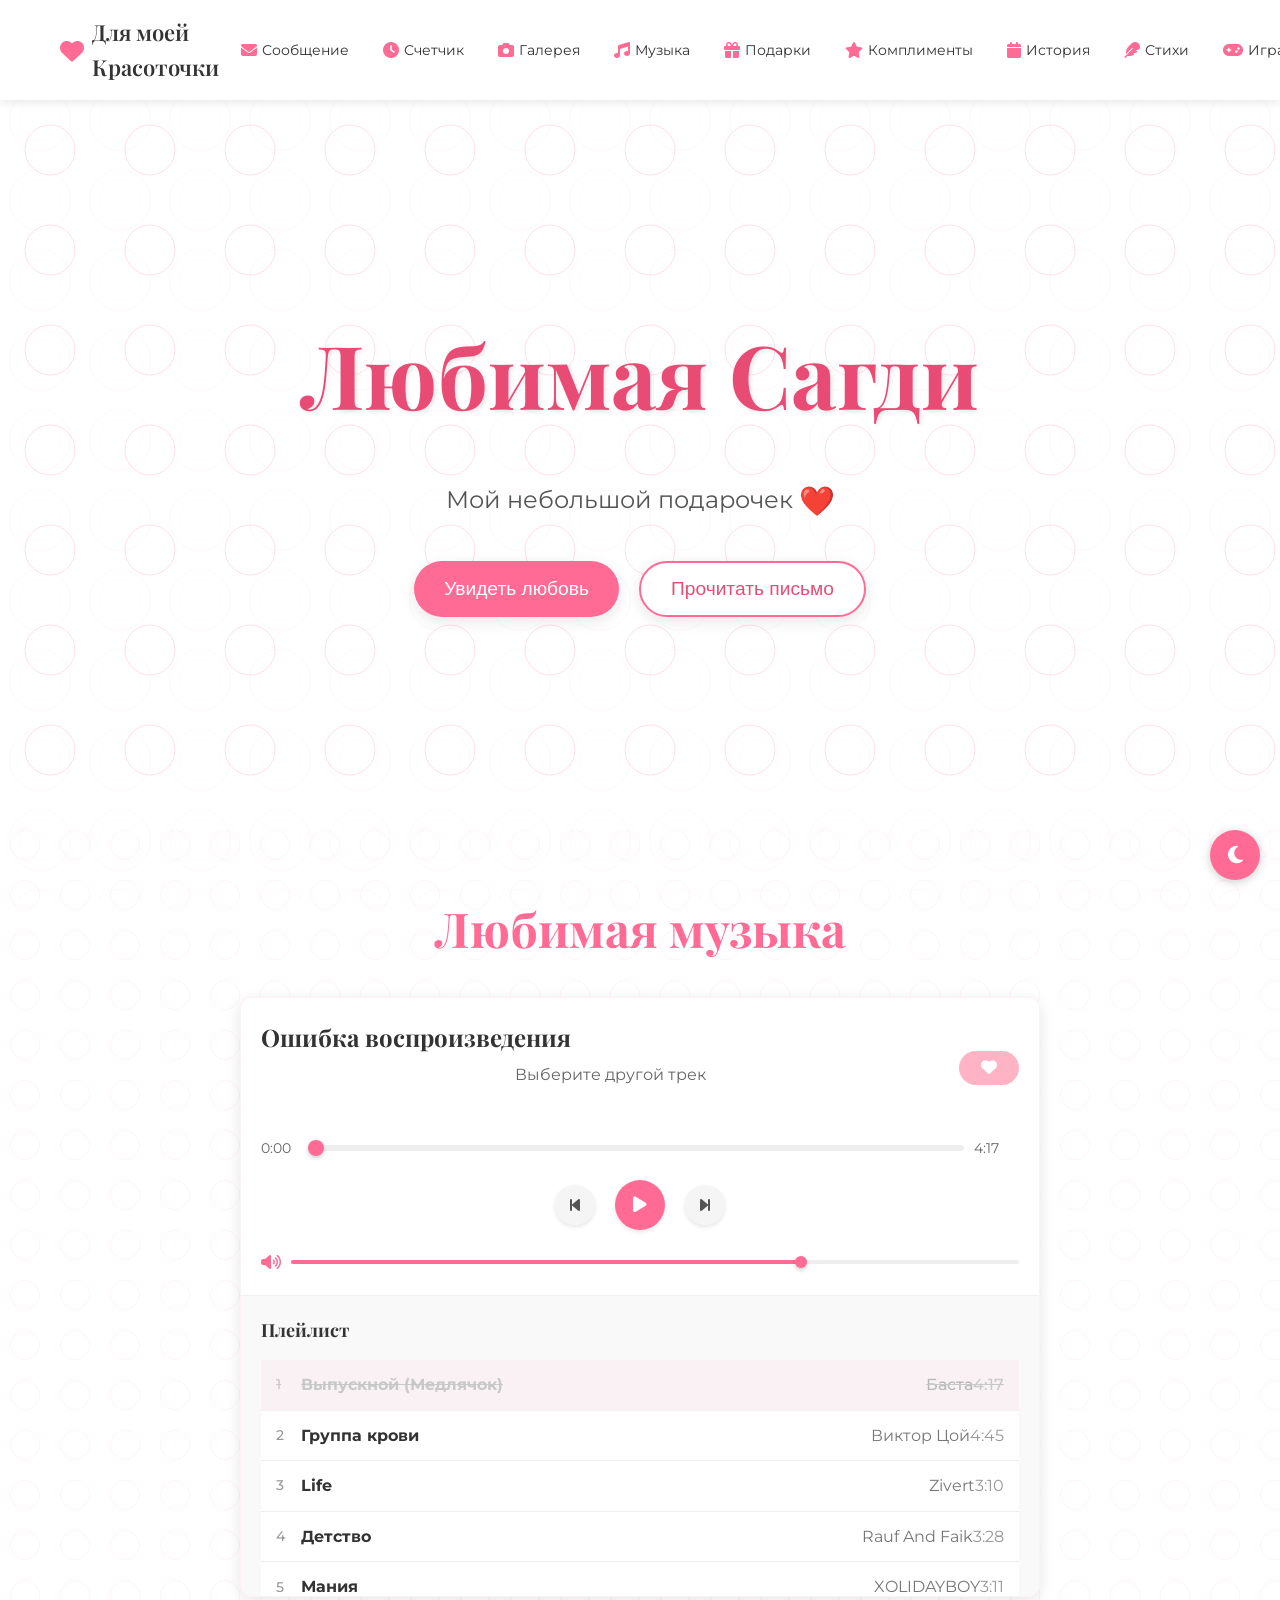
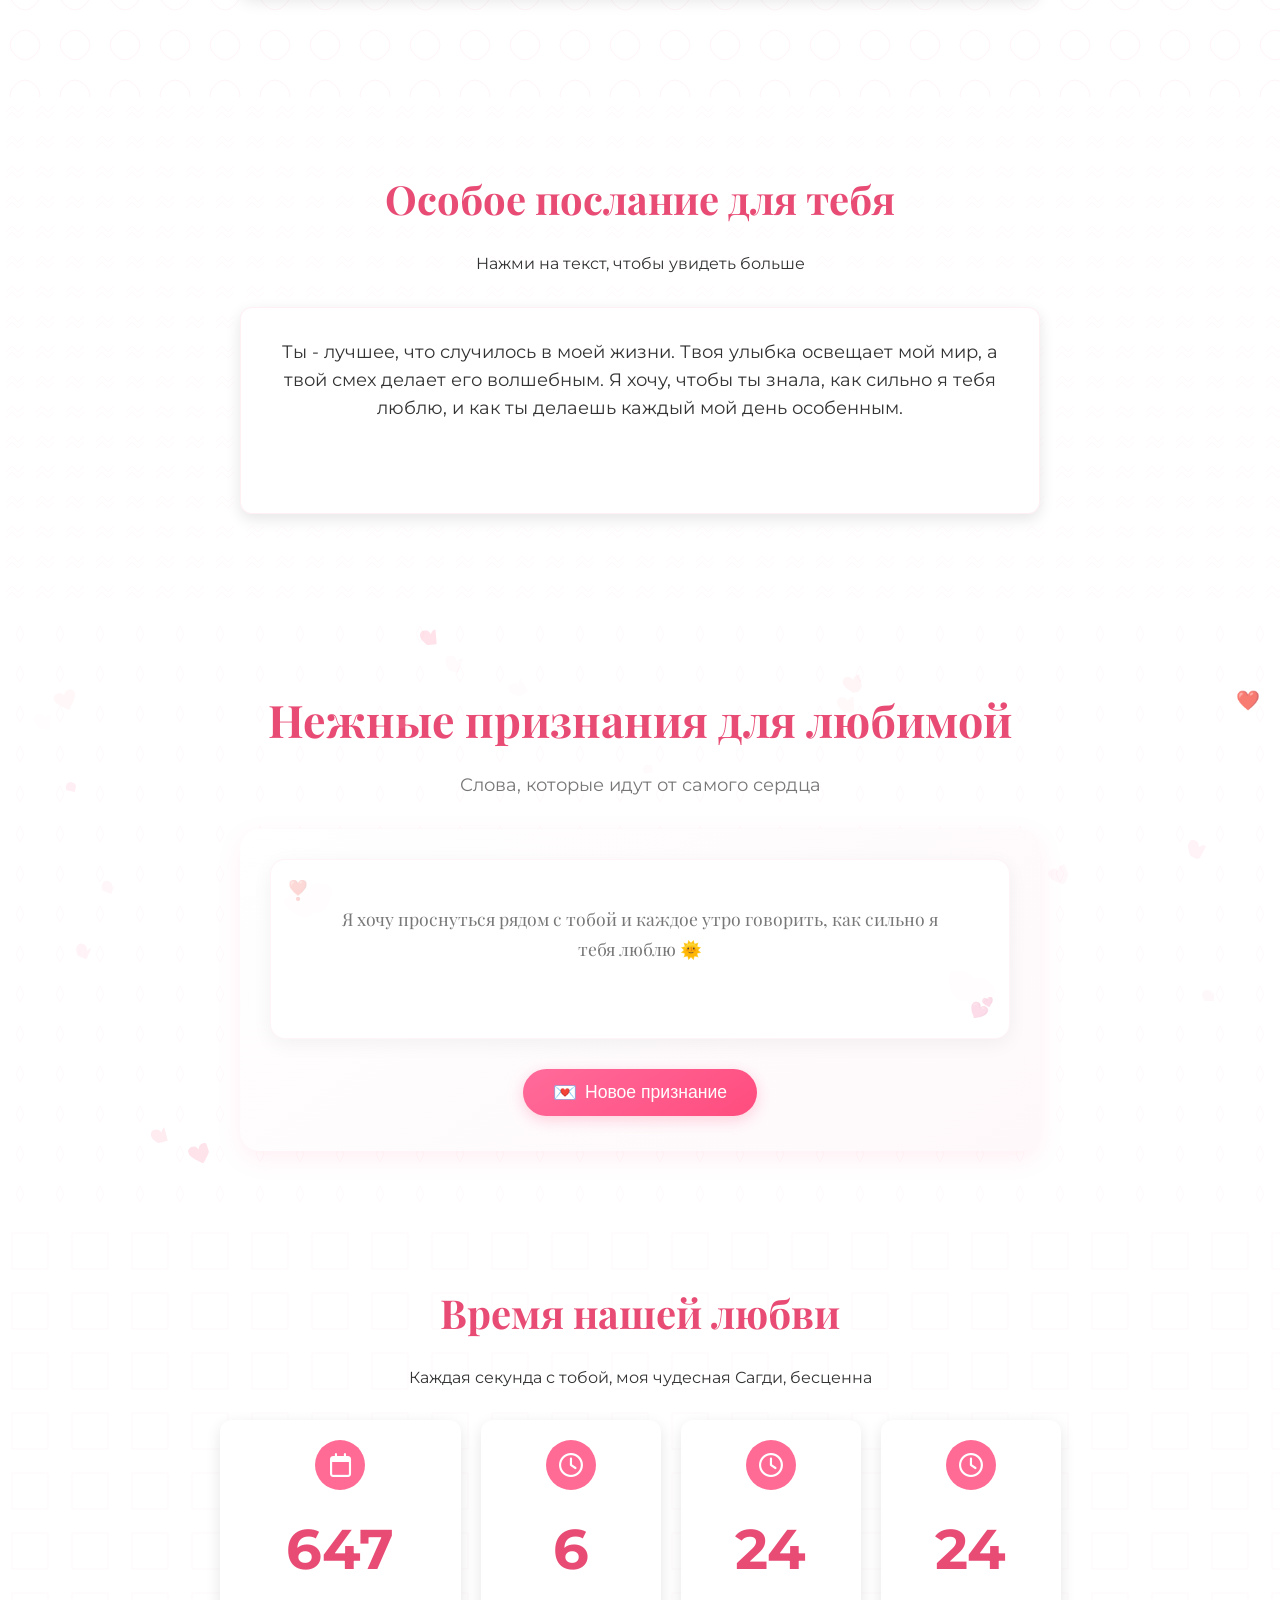
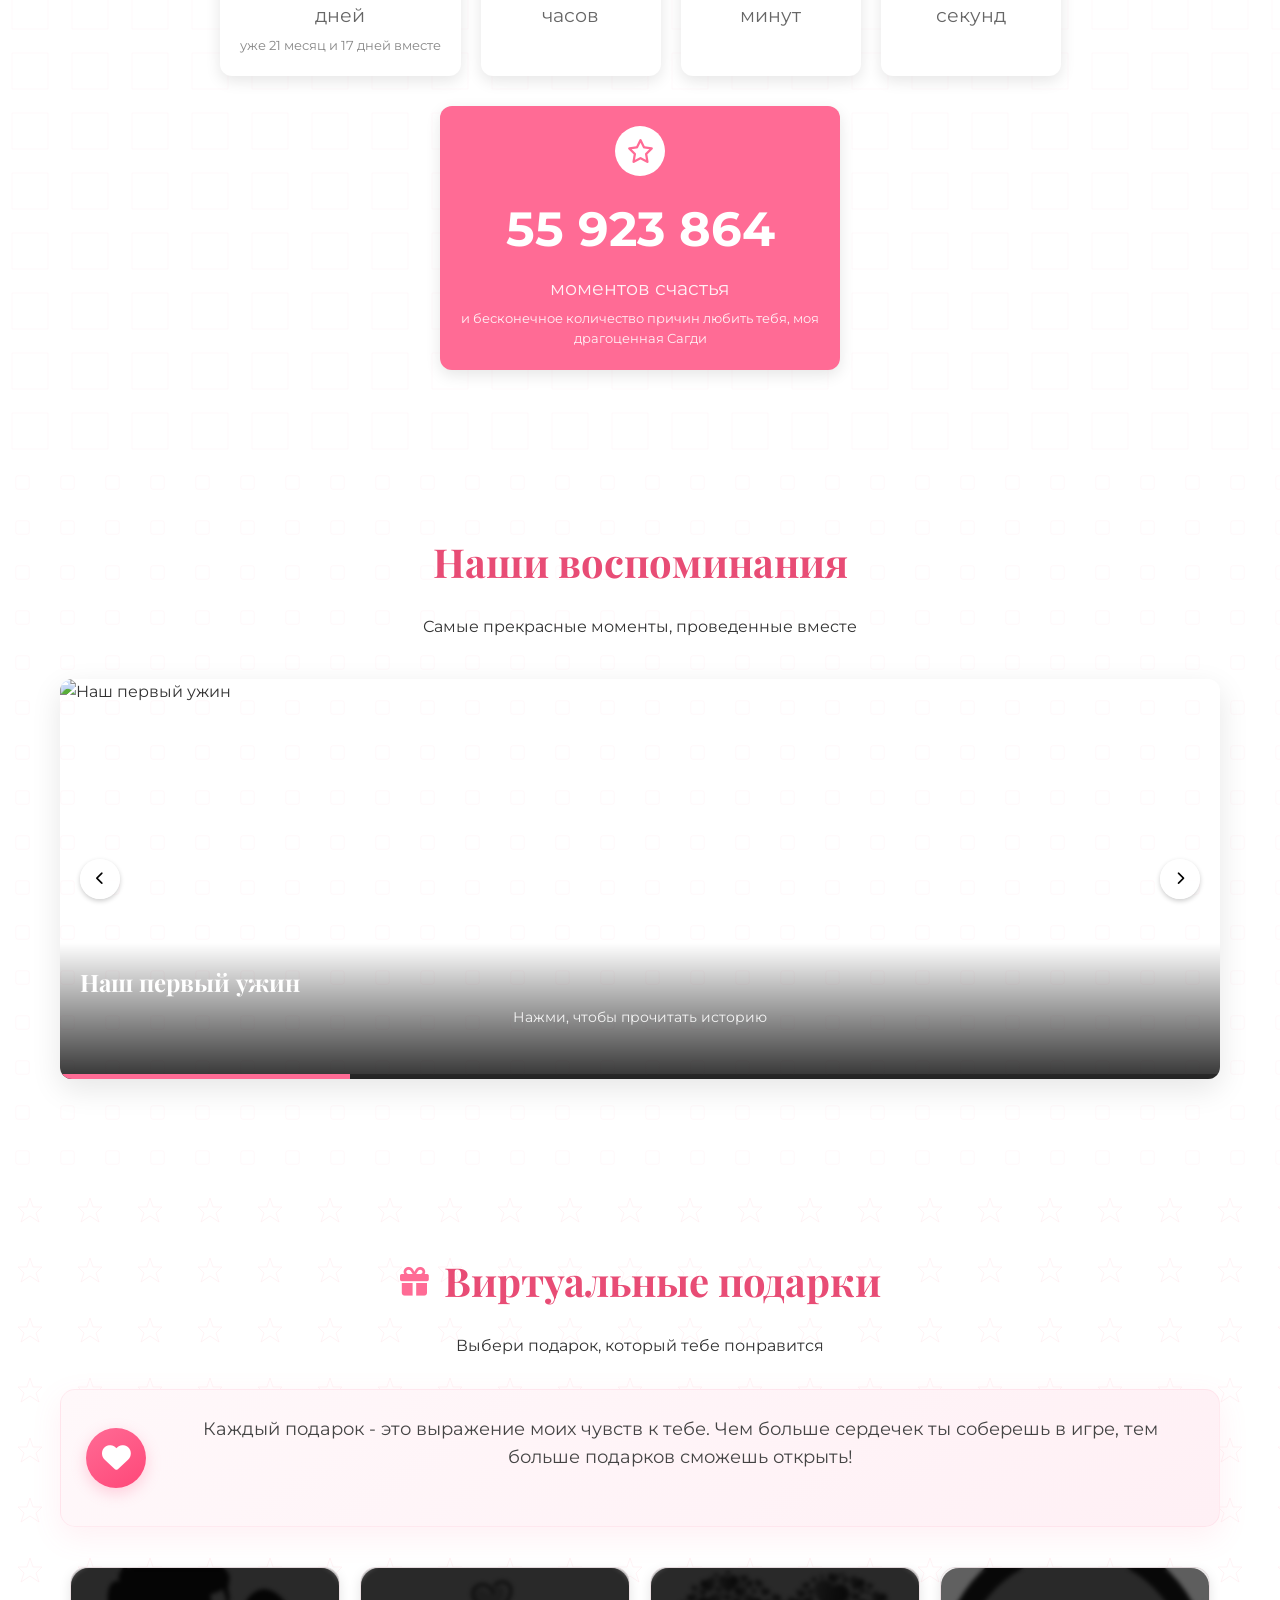
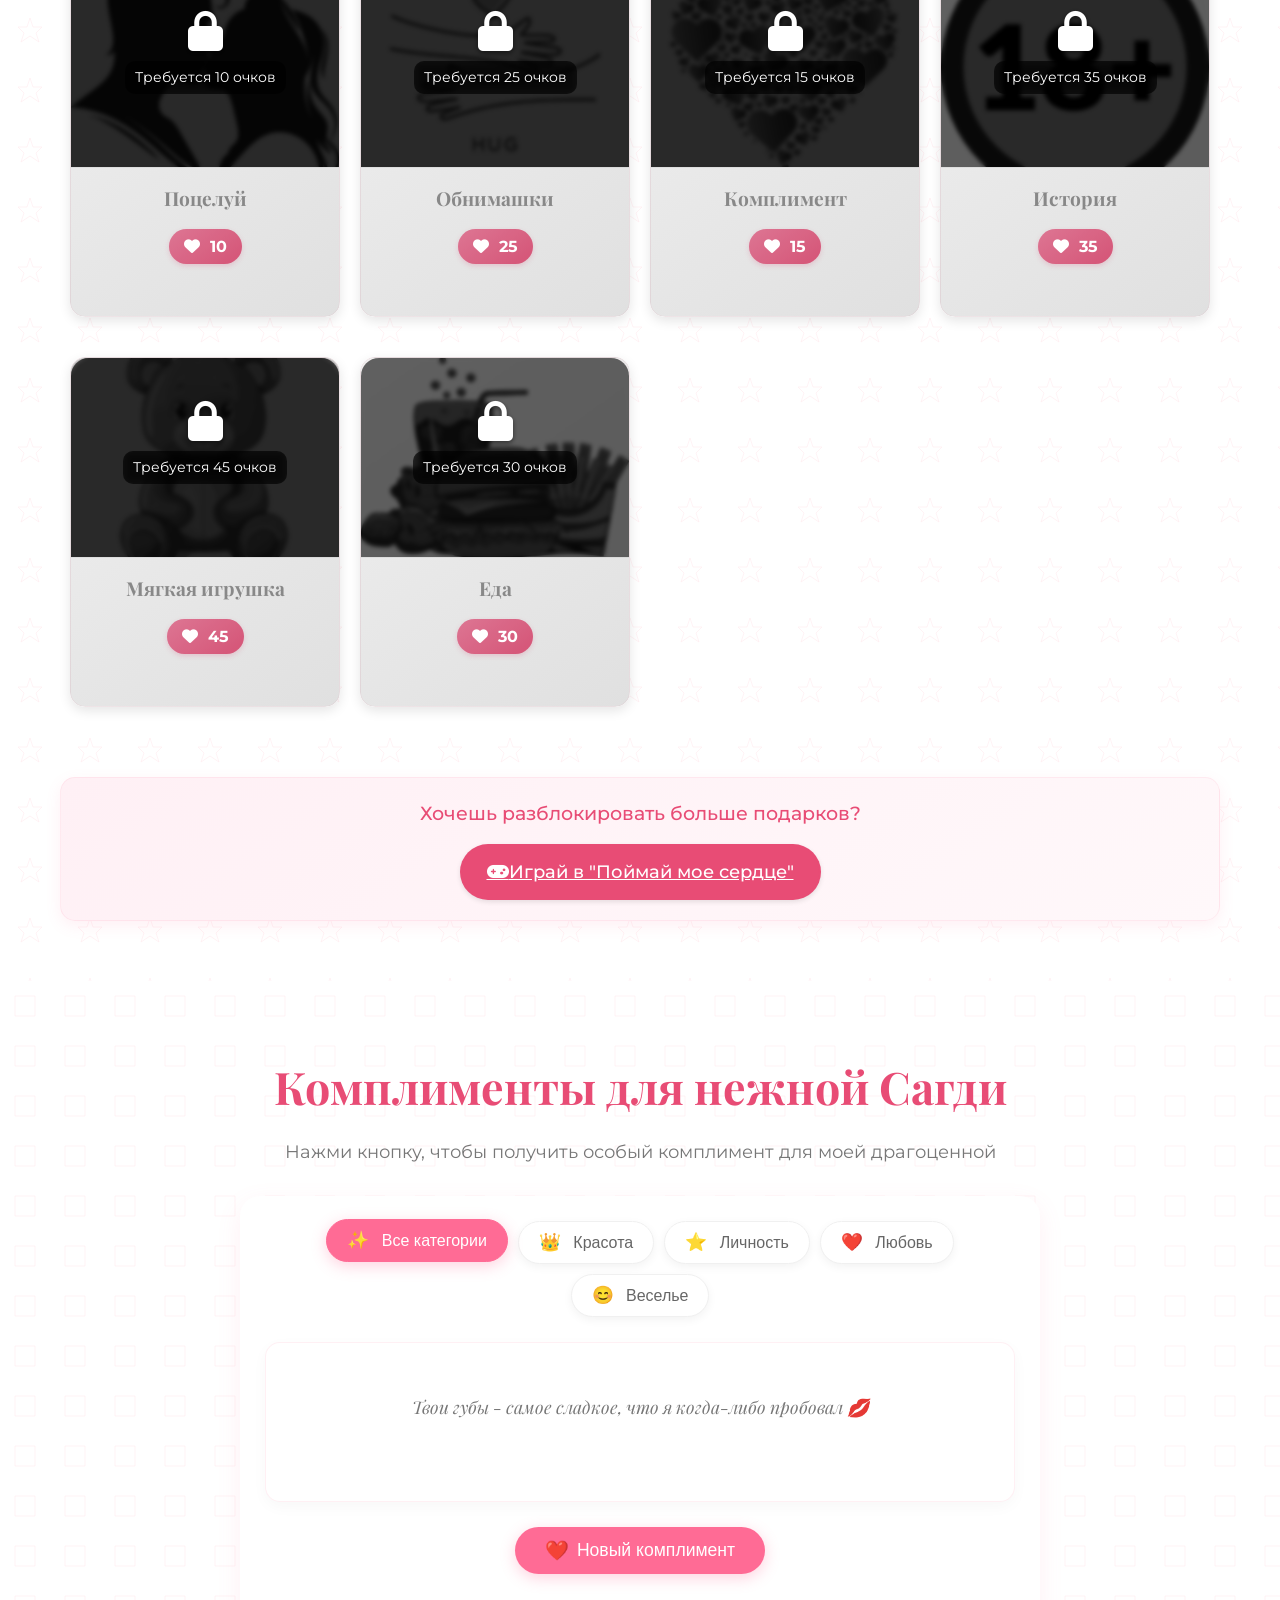
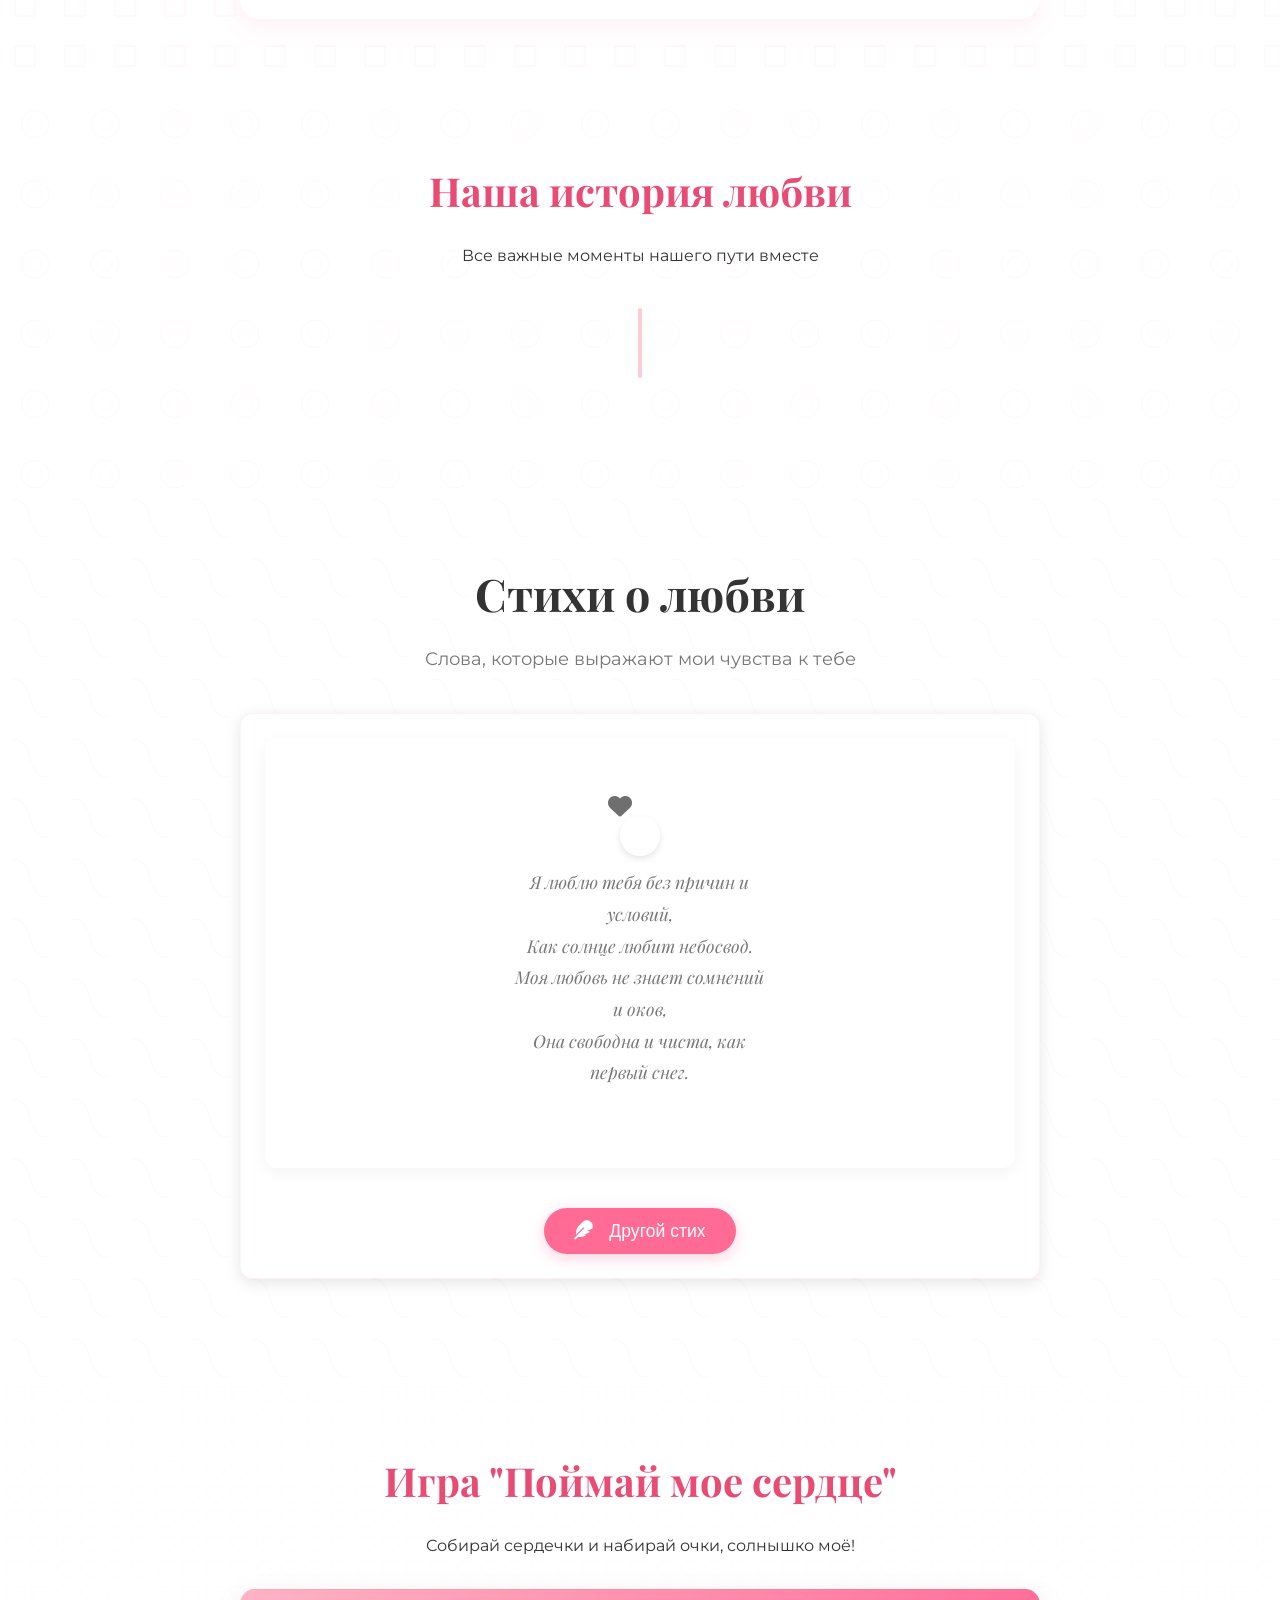
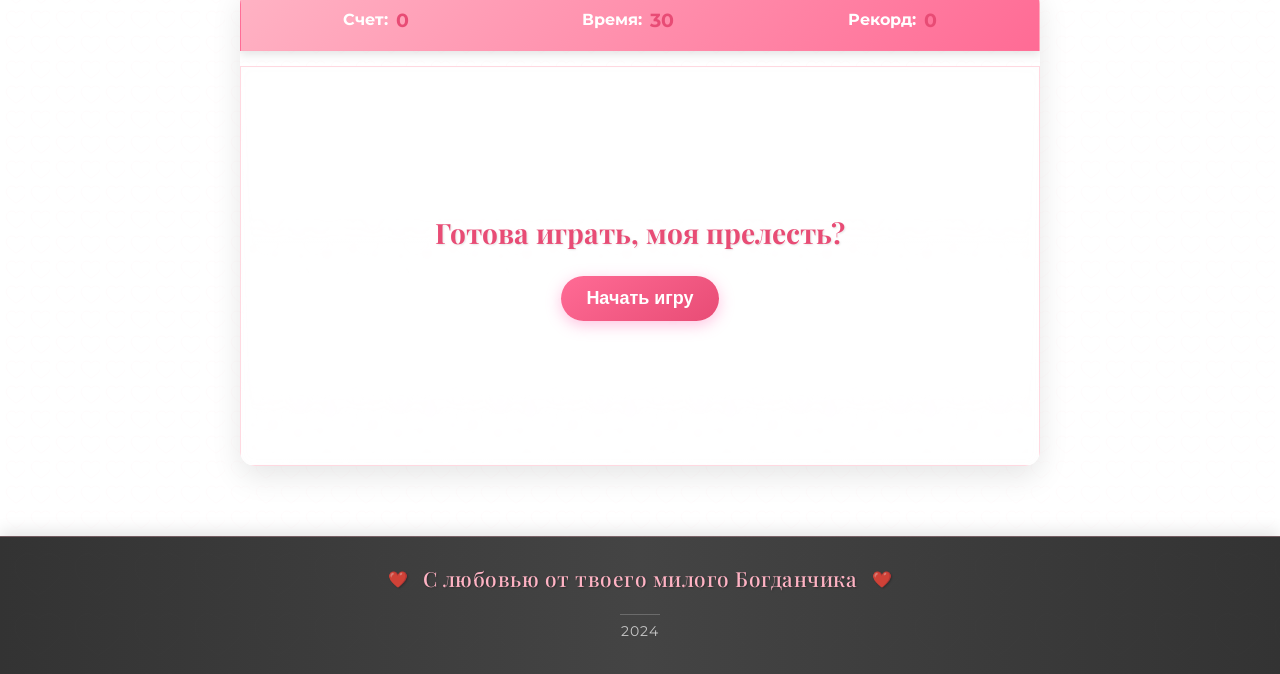
==== index.html @ 0696e30d "Add Site" ====
<!DOCTYPE html>
<html lang="ru">
<head>
  <meta charset="UTF-8">
  <meta name="viewport" content="width=device-width, initial-scale=1.0">
  <meta http-equiv="Cache-Control" content="no-cache, no-store, must-revalidate">
  <meta http-equiv="Pragma" content="no-cache">
  <meta http-equiv="Expires" content="0">
  <title>Для моей любимой Сагди</title>
  <link href="https://fonts.googleapis.com/css2?family=Montserrat:wght@400;500;600;700&family=Playfair+Display:wght@400;500;600;700&display=swap" rel="stylesheet">
  <link rel="stylesheet" href="https://cdnjs.cloudflare.com/ajax/libs/font-awesome/6.4.0/css/all.min.css">
  <link rel="stylesheet" href="styles.css">
  <script src="main.js" defer></script>
  <script src="game.js" defer></script>
  <script src="buttons.js" defer></script>
  <script src="debug.js" defer></script>
  <script src="relationship_counter.js" defer></script>
  <script src="love_messages.js" defer></script>
  <style>
    /* Стили для глобального контейнера сердечек */
    #global-hearts-container {
      pointer-events: none;
      position: fixed;
      top: 0;
      left: 0;
      width: 100%;
      height: 100%;
      z-index: -1; /* Позиционируем позади всего контента */
      overflow: hidden;
    }
    
    /* Стили для сердечек */
    #global-hearts-container .heart {
      position: absolute;
      color: #ff0000; /* Красный цвет как на обычном сердце */
      opacity: 0.7;
      transform-origin: center;
      font-size: 1.2em; /* Уменьшаем размер сердечек */
      text-shadow: 0 0 3px rgba(255, 0, 0, 0.3); /* Более легкое свечение */
      user-select: none;
      z-index: -1; /* Позиционируем позади всего контента */
      transition: opacity 0.8s ease-in-out; /* Более плавное исчезновение */
    }
    
    /* Анимации для сердечек */
    #global-hearts-container .heart-pulse {
      animation: heartPulse 8s ease-in-out infinite; /* Увеличиваем время для плавности */
    }
    
    #global-hearts-container .heart-fade {
      animation: heartFade 8s ease-in-out infinite; /* Увеличиваем время для плавности */
    }
    
    #global-hearts-container .heart-float {
      animation: heartFloat 10s ease-in-out infinite alternate; /* Более длительное плавное движение */
    }
    
    #global-hearts-container .heart-disappear {
      animation: heartDisappear 1.5s ease-out forwards; /* Более плавное исчезновение */
    }
    
    /* Анимация пульсации */
    @keyframes heartPulse {
      0% { transform: scale(1) rotate(var(--rotate, 0deg)); opacity: 0.5; }
      50% { transform: scale(1.08) rotate(var(--rotate, 0deg)); opacity: 0.8; } /* Уменьшаем размах пульсации */
      100% { transform: scale(1) rotate(var(--rotate, 0deg)); opacity: 0.5; }
    }
    
    /* Анимация появления/исчезновения */
    @keyframes heartFade {
      0% { opacity: 0.3; }
      50% { opacity: 0.7; }
      100% { opacity: 0.3; }
    }
    
    /* Анимация плавного движения */
    @keyframes heartFloat {
      0% { transform: translate(0, 0) rotate(var(--rotate, 0deg)); }
      100% { transform: translate(var(--float-x, 0), var(--float-y, -15px)) rotate(var(--rotate, 0deg)); } /* Уменьшаем амплитуду движения */
    }
    
    /* Анимация исчезновения */
    @keyframes heartDisappear {
      0% { opacity: 0.7; transform: translateY(0); }
      100% { opacity: 0; transform: translateY(-15px); }
    }
    
    /* Модификатор кнопки */
    #view-love-btn.active {
      background-color: #ff6666;
      box-shadow: 0 0 8px rgba(255, 102, 102, 0.6);
    }
    
    /* Стиль фона с сердечками */
    body.hearts-background {
      position: relative;
    }
    
    body.hearts-background:before {
      content: "";
      position: fixed;
      top: 0;
      left: 0;
      width: 100%;
      height: 100%;
      z-index: -10;
      pointer-events: none;
      background-color: rgba(255, 245, 245, 0.05); /* Очень легкий розовый фон */
    }

    /* Enhanced styles for the love message generator */
    #love-generator {
      position: relative;
      overflow: hidden;
    }

    #love-generator::before {
      content: '';
      background-image: url('data:image/svg+xml;utf8,<svg xmlns="http://www.w3.org/2000/svg" width="30" height="30" viewBox="0 0 100 100"><path d="M50,30 L60,50 L50,70 L40,50 Z" fill="none" stroke="%23ffb3c4" stroke-width="0.7"/></svg>');
      opacity: 0.3;
    }

    .love-message-card {
      border-radius: 20px;
      box-shadow: 0 10px 30px rgba(255, 105, 180, 0.15);
      transition: all 0.4s ease;
      background: linear-gradient(145deg, #ffffff, #fef8fa);
      border: 1px solid rgba(255, 182, 193, 0.2);
      padding: 30px;
    }

    .love-message-card:hover {
      box-shadow: 0 15px 40px rgba(255, 105, 180, 0.25);
      transform: translateY(-5px);
    }

    .love-message-display {
      background: #ffffff;
      min-height: 180px;
      border-radius: 15px;
      padding: 40px 35px;
      position: relative;
      margin-bottom: 30px;
      display: flex;
      align-items: center;
      justify-content: center;
      box-shadow: 0 5px 20px rgba(0, 0, 0, 0.05);
      border: 1px solid rgba(255, 182, 193, 0.15);
      overflow: hidden;
      transition: all 0.4s ease;
    }

    .love-message-display:before {
      content: "❣️";
      position: absolute;
      font-size: 1.2rem;
      opacity: 0.2;
      top: 15px;
      left: 15px;
      color: var(--pink);
    }

    .love-message-display:after {
      content: "💕";
      position: absolute;
      font-size: 1.2rem;
      opacity: 0.2;
      bottom: 15px;
      right: 15px;
      color: var(--pink);
    }

    .message-decoration {
      position: absolute;
      width: 50px;
      height: 50px;
      background-image: url('data:image/svg+xml;utf8,<svg xmlns="http://www.w3.org/2000/svg" viewBox="0 0 100 100"><path d="M50,20 Q70,5 90,20 T90,50 Q70,80 50,65 Q30,80 10,50 T10,20 Q30,5 50,20 Z" fill="%23ffb3c4" opacity="0.2"/></svg>');
      background-size: contain;
      background-repeat: no-repeat;
      opacity: 0.15;
    }

    .message-decoration.left {
      top: 20px;
      left: 15px;
      transform: rotate(-20deg);
    }

    .message-decoration.right {
      bottom: 20px;
      right: 15px;
      transform: rotate(20deg);
    }

    #love-message-text {
      font-size: 1.5rem;
      line-height: 1.7;
      color: #333;
      font-family: 'Playfair Display', serif;
      text-align: center;
      max-width: 90%;
      margin: 0 auto;
      transition: all 0.5s cubic-bezier(0.25, 0.46, 0.45, 0.94);
      position: relative;
      z-index: 5;
    }

    .love-btn {
      padding: 15px 30px;
      font-size: 1.1rem;
      background: linear-gradient(145deg, #ff6b9b, #ff4c7e);
      border: none;
      color: white;
      border-radius: 50px;
      box-shadow: 0 5px 20px rgba(255, 105, 180, 0.3);
      transition: all 0.3s ease;
      position: relative;
      overflow: hidden;
    }

    .love-btn:before {
      content: '';
      position: absolute;
      top: 0;
      left: -100%;
      width: 100%;
      height: 100%;
      background: linear-gradient(90deg, transparent, rgba(255,255,255,0.2), transparent);
      transition: all 0.4s ease;
    }

    .love-btn:hover {
      transform: translateY(-3px);
      box-shadow: 0 8px 25px rgba(255, 105, 180, 0.4);
      background: linear-gradient(145deg, #ff4c7e, #ff6b9b);
    }

    .love-btn:hover:before {
      left: 100%;
    }

    .love-btn:active {
      transform: translateY(0);
      box-shadow: 0 3px 10px rgba(255, 105, 180, 0.3);
    }

    .love-btn .icon {
      margin-right: 8px;
      font-size: 1.2rem;
      display: inline-block;
      vertical-align: middle;
      animation: subtle-pulse 2s infinite ease-in-out;
    }

    @keyframes subtle-pulse {
      0%, 100% { transform: scale(1); }
      50% { transform: scale(1.1); }
    }

    @keyframes fadeIn {
      from { opacity: 0; }
      to { opacity: 1; }
    }

    @keyframes fadeInDown {
      from { opacity: 0; transform: translateY(-20px); }
      to { opacity: 1; transform: translateY(0); }
    }

    .message-animation {
      animation: message-float 0.8s cubic-bezier(0.18, 0.89, 0.32, 1.28);
    }

    @keyframes message-float {
      0% { transform: translateY(15px) scale(0.98); opacity: 0; }
      70% { transform: translateY(-5px) scale(1.01); }
      100% { transform: translateY(0) scale(1); opacity: 1; }
    }

    #love-message-loader .loader-icon {
      font-size: 2.2rem;
      animation: loader-pulse 1.2s infinite ease-in-out;
    }

    @keyframes loader-pulse {
      0%, 100% { transform: scale(1); opacity: 0.7; }
      50% { transform: scale(1.3); opacity: 1; }
    }

    @media (max-width: 768px) {
      .love-message-display {
        padding: 30px 20px;
      }
      
      #love-message-text {
        font-size: 1.3rem;
      }
      
      .love-btn {
        padding: 12px 25px;
        font-size: 1rem;
      }
    }
  </style>
</head>
<body>
  <!-- Заставка для загрузки -->
  <div id="loading-screen" class="loading-screen">
    <div class="loading-content">
      <div class="loading-heart">
        <i class="fas fa-heart"></i>
      </div>
      <p>Загружаю нашу любовь...</p>
    </div>
  </div>
  
  <!-- Уведомление о режиме офлайн -->
  <div id="offline-notification" class="offline-notification hidden">
    <div class="offline-content">
      <i class="fas fa-wifi-slash"></i>
      <p>Нет подключения к интернету</p>
      <p class="offline-subtitle">Некоторые функции могут быть недоступны</p>
    </div>
  </div>

  <header>
    <div class="nav-container">
      <div class="logo">
        <a href="#"><span class="heart-icon"><i class="fas fa-heart"></i></span> Для моей Красоточки</a>
      </div>
      <nav>
        <ul class="nav-links" id="nav-links">
          <li><a href="#message-section"><i class="fas fa-envelope"></i> Сообщение</a></li>
          <li><a href="#relationship-counter"><i class="fas fa-clock"></i> Счетчик</a></li>
          <li><a href="#photo-gallery"><i class="fas fa-camera"></i> Галерея</a></li>
          <li><a href="#music-section"><i class="fas fa-music"></i> Музыка</a></li>
          <li><a href="#virtual-gifts"><i class="fas fa-gift"></i> Подарки</a></li>
          <li><a href="#compliment-generator"><i class="fas fa-star"></i> Комплименты</a></li>
          <li><a href="#relationship-timeline"><i class="fas fa-calendar"></i> История</a></li>
          <li><a href="#love-poems"><i class="fas fa-feather"></i> Стихи</a></li>
          <li><a href="#love-game"><i class="fas fa-gamepad"></i> Игра</a></li>
        </ul>
      </nav>
    </div>
  </header>

  <main>
    <!-- Приветственная секция -->
    <section id="hero-section" class="section">
      <div class="container">
        <div class="hero-content">
          <h1 class="hero-title">Любимая Сагди</h1>
          <p class="hero-description">Мой небольшой подарочек <span class="red-heart">❤️</span></p>
          
          <div class="hero-buttons">
            <button id="view-love-btn" class="btn-heart">Увидеть любовь</button>
            <button id="read-letter-btn" class="btn-letter">Прочитать письмо</button>
          </div>
        </div>
      </div>
      <div id="hearts-container" class="hearts-container"></div>
    </section>

    <!-- Любимая музыка -->
    <section id="music-section" class="section">
      <div class="container">
        <h2 class="music-title">Любимая музыка</h2>
        
        <div class="player-container">
          <div class="player-wrapper">
            <div class="current-track">
              <div class="track-info">
                <h3 id="track-title">Выберите песню</h3>
                <p id="track-artist"></p>
              </div>
              <div class="love-button">
                <span><i class="fas fa-heart"></i></span>
              </div>
            </div>
            
            <div class="progress-container">
              <span id="current-time">0:00</span>
              <div class="progress-bar">
                <div class="progress" id="progress"></div>
                <div class="progress-handle" id="progress-handle"></div>
              </div>
              <span id="duration">0:00</span>
            </div>
            
            <div class="player-controls">
              <button id="prev-track" class="control-btn">
                <span class="control-icon"><i class="fas fa-step-backward"></i></span>
              </button>
              <button id="play-pause" class="control-btn play-btn">
                <span class="control-icon"><i class="fas fa-play"></i></span>
              </button>
              <button id="next-track" class="control-btn">
                <span class="control-icon"><i class="fas fa-step-forward"></i></span>
              </button>
            </div>
            
            <div class="volume-container">
              <span class="volume-icon"><i class="fas fa-volume-up"></i></span>
              <div class="volume-bar">
                <div class="volume" id="volume"></div>
                <div class="volume-handle" id="volume-handle"></div>
              </div>
            </div>
          </div>
          
          <div class="playlist-section">
            <h4>Плейлист</h4>
            <ul id="track-list" class="track-list"></ul>
          </div>
        </div>
      </div>
    </section>

    <!-- Особое послание -->
    <section id="message-section" class="section">
      <div class="container">
        <h2>Особое послание для тебя</h2>
        <p>Нажми на текст, чтобы увидеть больше</p>
        
        <div class="special-message-container">
          <div id="special-message" class="special-message">
            <p>Ты - лучшее, что случилось в моей жизни. Твоя улыбка освещает мой мир, а твой смех делает его волшебным. Я хочу, чтобы ты знала, как сильно я тебя люблю, и как ты делаешь каждый мой день особенным.</p>
            <div class="signature">
              <span>Я твой навсегда</span> <span class="heart-emoji"><i class="fas fa-heart"></i></span>
            </div>
          </div>
        </div>
      </div>
    </section>

    <!-- Генератор любовных сообщений -->
    <section id="love-generator" class="section">
      <div class="container">
        <h2>Нежные признания для любимой</h2>
        <p>Слова, которые идут от самого сердца</p>
        
        <div class="card love-message-card">
          <div class="love-message-display">
            <div class="message-decoration left"></div>
            <div class="message-decoration right"></div>
            <p id="love-message-text"></p>
            <div id="love-message-loader" class="hidden">
              <span class="loader-icon">❤️</span>
            </div>
          </div>
          
          <div class="text-center">
            <button id="generate-love-message" class="btn-primary love-btn">
              <span class="icon">💌</span> Новое признание
            </button>
          </div>
        </div>
      </div>
    </section>

    <!-- Время нашей любви -->
    <section id="relationship-counter" class="section">
      <div class="container">
        <h2>Время нашей любви</h2>
        <p>Каждая секунда с тобой, моя чудесная Сагди, бесценна</p>
        
        <div class="counter-container">
          <div class="counter-item">
            <div class="counter-icon">
              <i class="far fa-calendar"></i>
            </div>
            <div class="counter" id="days-counter">775</div>
            <div class="counter-label">дней</div>
            <div class="counter-sublabel">примерно 25 месяцев и 1 дней</div>
          </div>
          <div class="counter-item">
            <div class="counter-icon">
              <i class="far fa-clock"></i>
            </div>
            <div class="counter" id="hours-counter">15</div>
            <div class="counter-label">часов</div>
          </div>
          <div class="counter-item">
            <div class="counter-icon">
              <i class="far fa-clock"></i>
            </div>
            <div class="counter" id="minutes-counter">46</div>
            <div class="counter-label">минут</div>
          </div>
          <div class="counter-item">
            <div class="counter-icon">
              <i class="far fa-clock"></i>
            </div>
            <div class="counter" id="seconds-counter">56</div>
            <div class="counter-label">секунд</div>
          </div>
        </div>
        
        <div class="counter-item moments-counter">
          <div class="counter-icon">
            <i class="far fa-star"></i>
          </div>
          <div class="counter" id="moments-counter">1 116 000</div>
          <div class="counter-label">моментов счастья</div>
          <div class="counter-sublabel">и бесконечное количество причин любить тебя, моя драгоценная Сагди</div>
        </div>
      </div>
    </section>
    
    <!-- Наши воспоминания -->
    <section id="photo-gallery" class="section pink-gradient">
      <div class="container">
        <h2>Наши воспоминания</h2>
        <p>Самые прекрасные моменты, проведенные вместе</p>
        
        <div class="memories-slider">
          <div class="memories-container">
            <div class="memory-slide">
              <img src="https://via.placeholder.com/500x300.png?text=Наш+первый+ужин" alt="Наш первый ужин">
              <div class="memory-caption">
                <h3>Наш первый ужин</h3>
                <p>Нажми, чтобы прочитать историю</p>
              </div>
            </div>
            
            <div class="memory-slide">
              <img src="https://via.placeholder.com/500x300.png?text=Весенний+парк" alt="Весенний парк">
              <div class="memory-caption">
                <h3>Весенний парк</h3>
                <p>Нажми, чтобы прочитать историю</p>
              </div>
            </div>
            
            <div class="memory-slide">
              <img src="https://via.placeholder.com/500x300.png?text=Наше+лето" alt="Наше лето">
              <div class="memory-caption">
                <h3>Наше лето</h3>
                <p>Нажми, чтобы прочитать историю</p>
              </div>
            </div>
            
            <div class="memory-slide">
              <img src="https://via.placeholder.com/500x300.png?text=Снежная+сказка" alt="Снежная сказка">
              <div class="memory-caption">
                <h3>Снежная сказка</h3>
                <p>Нажми, чтобы прочитать историю</p>
              </div>
            </div>
          </div>
          
          <button class="slider-nav prev-slide"><i class="fas fa-chevron-left"></i></button>
          <button class="slider-nav next-slide"><i class="fas fa-chevron-right"></i></button>
          
          <div class="slider-progress">
            <div class="slider-progress-bar"></div>
          </div>
        </div>
      </div>
    </section>

    <!-- Виртуальные подарки -->
    <section id="virtual-gifts" class="section">
      <div class="container">
        <h2><i class="fas fa-gift"></i> Виртуальные подарки</h2>
        <p>Выбери подарок, который тебе понравится</p>
        
        <div class="section-intro">
          <div class="gift-intro-icon">
            <i class="fas fa-heart"></i>
          </div>
          <p class="gift-intro-text">Каждый подарок - это выражение моих чувств к тебе. Чем больше сердечек ты соберешь в игре, тем больше подарков сможешь открыть!</p>
        </div>
        
        <div class="gifts-container">
          <!-- Подарки будут добавлены динамически через JavaScript -->
        </div>
        
        <div class="text-center gifts-game-link">
          <p>Хочешь разблокировать больше подарков?</p>
          <a href="#love-game" class="btn-primary">
            <i class="fas fa-gamepad"></i> Играй в "Поймай мое сердце"
          </a>
        </div>
      </div>
    </section>

    <!-- Комплименты для нежной Сагди -->
    <section id="compliment-generator" class="section pink-gradient">
      <div class="container">
        <h2>Комплименты для нежной Сагди</h2>
        <p>Нажми кнопку, чтобы получить особый комплимент для моей драгоценной</p>
        
        <div class="card">
          <div class="category-buttons">
            <button class="category-btn active" data-category="all">
              <span class="icon">✨</span> Все категории
            </button>
            <button class="category-btn" data-category="beauty">
              <span class="icon">👑</span> Красота
            </button>
            <button class="category-btn" data-category="personality">
              <span class="icon">⭐</span> Личность
            </button>
            <button class="category-btn" data-category="love">
              <span class="icon">❤️</span> Любовь
            </button>
            <button class="category-btn" data-category="fun">
              <span class="icon">😊</span> Веселье
            </button>
          </div>
          
          <div class="compliment-display">
            <p id="compliment-text">Нажми на кнопку ниже, чтобы получить случайный комплимент</p>
            <div id="compliment-loader" class="hidden">
              <span class="loader-icon">✨</span>
            </div>
          </div>
          
          <div class="text-center">
            <button id="generate-compliment" class="btn-primary">
              <span class="icon">❤️</span> Новый комплимент
            </button>
          </div>
        </div>
      </div>
    </section>

    <!-- История нашей любви -->
    <section id="relationship-timeline" class="section pink-gradient">
      <div class="container">
        <h2>Наша история любви</h2>
        <p>Все важные моменты нашего пути вместе</p>
        
        <div class="timeline-container">
          <div id="timeline-events" class="timeline-events"></div>
        </div>
      </div>
    </section>
    
    <!-- Стихи о любви -->
    <section id="love-poems" class="section">
      <div class="container">
        <h2>Стихи о любви</h2>
        <p>Слова, которые выражают мои чувства к тебе</p>
        
        <div class="card">
          <div id="poem-container" class="poem-container">
            <div id="poem-loader" class="poem-loader hidden">
              <span class="loader-icon"><i class="fas fa-feather"></i></span>
            </div>
            <div class="poem-content">
              <div class="poem-icon">
                <i class="fas fa-heart"></i>
              </div>
              <p id="poem-text" class="poem-text">
                Загрузка стиха...
              </p>
              <div class="poem-heart">
                <i class="fas fa-heart"></i>
              </div>
            </div>
          </div>
          
          <div class="text-center">
            <button id="generate-poem" class="btn-primary">
              <span class="icon"><i class="fas fa-feather"></i></span> Другой стих
            </button>
          </div>
        </div>
      </div>
    </section>
    
    <!-- Игра "Поймай мое сердце" -->
    <section id="love-game" class="section pink-gradient">
      <div class="container">
        <h2>Игра "Поймай мое сердце"</h2>
        <p>Собирай сердечки и набирай очки, солнышко моё!</p>
        
        <div class="game-container">
          <div class="game-stats">
            <div class="game-score">
              <span>Счет: </span>
              <span id="game-score">0</span>
            </div>
            <div class="game-time">
              <span>Время: </span>
              <span id="game-time">30</span>
            </div>
            <div class="game-record">
              <span>Рекорд: </span>
              <span id="game-record">0</span>
            </div>
          </div>
          
          <div id="game-area" class="game-area">
            <div id="game-start" class="game-overlay">
              <h3>Готова играть, моя прелесть?</h3>
              <button id="start-game" class="btn-primary" onclick="try { window.manualStartGame ? window.manualStartGame() : (window.startGame ? window.startGame() : (this.parentNode.classList.add('hidden'))); } catch(e) { console.error('Error starting game:', e); this.parentNode.classList.add('hidden'); }">Начать игру</button>
            </div>
            <div id="game-end" class="game-overlay hidden">
              <h3>Игра окончена!</h3>
              <p>Твой результат: <span id="final-score">0</span></p>
              <button id="restart-game" class="btn-primary">Играть снова</button>
            </div>
          </div>
        </div>
      </div>
    </section>
  </main>

  <footer>
    <div class="container">
      <p>С любовью от твоего милого Богданчика</p>
      <p>2024</p>
    </div>
  </footer>

  <!-- Модальное окно для временной линии -->
  <div id="timeline-modal" class="modal">
    <div class="modal-content">
      <span class="modal-close">&times;</span>
      <h3 id="modal-title"></h3>
      <p id="modal-date" class="modal-date"></p>
      <p id="modal-description"></p>
    </div>
  </div>
  
  <!-- Модальное окно для подарков -->
  <div id="gift-modal" class="modal">
    <div class="modal-content">
      <span id="close-gift" class="modal-close">&times;</span>
      <div class="gift-modal-header">
        <h3 id="gift-title"></h3>
      </div>
      <div class="gift-modal-body">
        <div class="gift-modal-image">
          <img id="gift-image" src="" alt="">
        </div>
        <p id="gift-message" class="gift-message"></p>
      </div>
      <div class="gift-modal-footer">
        <button id="send-gift-btn" class="btn-primary">Получить подарок</button>
      </div>
    </div>
  </div>
  
  <!-- Переключатель темы -->
  <div class="theme-toggle" id="theme-toggle">
    <i class="theme-icon fas fa-moon"></i>
  </div>

  <!-- Скрипты -->
  <script src="utils.js"></script>
  <script src="debug.js"></script>
  <script>
    // Перед загрузкой других скриптов добавляем отладочную функцию
    window.gameDebug = function(message) {
      console.log('%c[GAME DEBUG] ' + message, 'color: #ff69b4; font-weight: bold;');
    };
    
    // Глобальная функция для запуска игры (резервный вариант)
    window.manualStartGame = function() {
      gameDebug('Ручной запуск игры');
      const gameArea = document.getElementById('game-area');
      const startGameBtn = document.getElementById('start-game');
      const gameStart = document.getElementById('game-start');
      
      if (gameStart) {
        gameStart.classList.add('hidden');
      }
      
      if (typeof window.startGame === 'function') {
        window.startGame();
      } else if (typeof initLoveGame === 'function') {
        initLoveGame();
        setTimeout(function() {
          if (typeof window.startGame === 'function') {
            window.startGame();
          }
        }, 500);
      } else {
        alert('Функция запуска игры не найдена!');
      }
    };
    
    // Добавляем обработчик для кнопки начала игры после загрузки страницы
    window.addEventListener('load', function() {
      var startGameBtn = document.getElementById('start-game');
      if (startGameBtn) {
        gameDebug('Найдена кнопка "Начать игру", добавляем прямой обработчик');
        
        startGameBtn.onclick = function(e) {
          gameDebug('Клик по кнопке "Начать игру" через прямой onclick');
          e.preventDefault();
          window.manualStartGame();
          return false;
        };
      }
    });
  </script>
  <script src="letter.js"></script>
  <script src="poems.js"></script>
  <script src="gifts.js"></script>
  <script src="player.js"></script>
  <script src="compliments.js"></script>
  <script src="love_messages.js"></script>
  <script src="buttons.js"></script>
  <script src="relationship_counter.js"></script>
  <script src="game.js"></script>
  <script src="main.js"></script>
  
  <!-- Дополнительная инициализация для стихов -->
  <script>
    // Активирует функцию обработки стихов после загрузки DOM
    document.addEventListener('DOMContentLoaded', function() {
      console.log('Ручная инициализация стихов');
      
      // Деактивируем старые скрипты, чтобы они не конфликтовали
      // Теперь все управление стихами происходит в функции initLovePoems в poems.js
      
      // Проверяем работу кнопки начала игры
      setTimeout(function() {
        var startGameBtn = document.getElementById('start-game');
        if (startGameBtn) {
          gameDebug('Повторная проверка кнопки "Начать игру"');
          if (!startGameBtn.hasAttribute('data-initialized')) {
            gameDebug('Кнопка не инициализирована, добавляем резервный обработчик');
            startGameBtn.setAttribute('data-initialized', 'true');
            
            startGameBtn.addEventListener('click', function(e) {
              gameDebug('Клик по кнопке "Начать игру" через резервный обработчик');
              e.preventDefault();
              window.manualStartGame();
            });
          }
        }
      }, 1000);
    });
  </script>
  
  <!-- Скрытые полные стихи для работы переключателя -->
  <div style="display: none">
    <div class="full-poem">
      Я люблю тебя без причин и условий,<br>
      Как солнце любит небосвод.<br>
      Моя любовь не знает сомнений и оков,<br>
      Она свободна и чиста, как первый снег.
    </div>
    <div class="full-poem">
      Твои глаза как два озера,<br>
      В них утонуть готов любой.<br>
      Ты - вдохновение поэтов,<br>
      Я счастлив быть всегда с тобой.
    </div>
    <div class="full-poem">
      В мире, где судьбы сплетаются сложно,<br>
      Нашу любовь не измерить словами.<br>
      Я обещаю, что всё возможно,<br>
      Пока ты рядом, и пока мы вместе с тобой.
    </div>
    <div class="full-poem">
      Ты - мой свет в темноте ночи,<br>
      Мой маяк, что ведёт сквозь бури.<br>
      В твоих объятиях все невзгоды<br>
      Становятся легче и не страшны.
    </div>
    <div class="full-poem">
      Как сложно порой подобрать слова,<br>
      Чтоб выразить всю глубину чувств к тебе.<br>
      Но знай, что в сердце моём навсегда<br>
      Ты - главное сокровище в моей судьбе.
    </div>
  </div>
</body>
</html>
---- styles.css ----
/* Общие стили */
:root {
  --pink: #ff6b95;
  --pink-dark: #e84c75;
  --pink-light: #ffb3c4;
  --blue-light: #f0f9ff;
  --light-pink: #ffccd5;
  --card-shadow: 0 10px 20px rgba(255, 107, 149, 0.15);
  --card-hover-shadow: 0 15px 30px rgba(255, 107, 149, 0.25);
  --card-border-radius: 18px;
}

* {
  box-sizing: border-box;
  margin: 0;
  padding: 0;
}

body {
  font-family: 'Montserrat', sans-serif;
  line-height: 1.6;
  color: #333;
  background-color: #fff;
  position: relative;
}

/* Анимированный фон с узором для всего сайта */
body::before {
  content: "";
  position: fixed;
  top: 0;
  left: 0;
  width: 100%;
  height: 100%;
  z-index: -1;
  background-color: #fff;
  background-image: 
    url('data:image/svg+xml;utf8,<svg xmlns="http://www.w3.org/2000/svg" width="80" height="80" viewBox="0 0 100 100"><path d="M12,50a38,38 0 1,0 76,0a38,38 0 1,0 -76,0" fill="none" stroke="%23ffebf2" stroke-width="0.5"/><path d="M25,50a25,25 0 1,0 50,0a25,25 0 1,0 -50,0" fill="none" stroke="%23ffebf2" stroke-width="0.3"/></svg>');
  background-size: 80px 80px;
  animation: patternMove 30s linear infinite;
}

@keyframes patternMove {
  0% {
    background-position: 0 0;
  }
  50% {
    background-position: 40px 40px;
  }
  100% {
    background-position: 80px 80px;
  }
}

.container {
  max-width: 1200px;
  margin: 0 auto;
  padding: 0 20px;
}

h1, h2, h3, h4, h5, h6 {
  font-family: 'Playfair Display', serif;
  margin-bottom: 0.5em;
  color: #333;
}

h1 {
  font-size: 3rem;
}

h2 {
  font-size: 2.5rem;
  margin-bottom: 0.75rem;
  color: var(--pink-dark);
}

p {
  margin-bottom: 1rem;
}

.section {
  padding: 60px 0;
  position: relative;
  overflow: hidden;
}

/* Удаляем градиентный фон и заменяем на полупрозрачный базовый цвет */
.pink-gradient {
  background: rgba(255, 245, 248, 0.6);
  backdrop-filter: blur(5px);
  position: relative;
}

/* Добавляем дополнительные узоры для разных секций */
.section::before {
  content: "";
  position: absolute;
  top: 0;
  left: 0;
  width: 100%;
  height: 100%;
  z-index: -1;
  opacity: 0.4;
  pointer-events: none;
}

.section:nth-child(odd)::before {
  background-image: 
    url('data:image/svg+xml;utf8,<svg xmlns="http://www.w3.org/2000/svg" width="60" height="60" viewBox="0 0 100 100"><path d="M20,20 L80,20 L80,80 L20,80 Z" fill="none" stroke="%23ffccd5" stroke-width="0.5"/></svg>');
  background-size: 60px 60px;
  animation: patternRotate 30s linear infinite;
}

.section:nth-child(even)::before {
  background-image: 
    url('data:image/svg+xml;utf8,<svg xmlns="http://www.w3.org/2000/svg" width="40" height="40" viewBox="0 0 100 100"><circle cx="50" cy="50" r="10" fill="none" stroke="%23ffccd5" stroke-width="0.5"/></svg>');
  background-size: 40px 40px;
  animation: patternScale 25s ease-in-out infinite alternate;
}

@keyframes patternRotate {
  0% {
    transform: rotate(0deg);
  }
  100% {
    transform: rotate(360deg);
  }
}

@keyframes patternScale {
  0% {
    background-size: 40px 40px;
  }
  100% {
    background-size: 60px 60px;
  }
}

/* Для героя секции - стильный анимированный фон */
#hero-section {
  position: relative;
  overflow: hidden;
  background: rgba(255, 250, 252, 0.5);
  background-color: transparent;
  background-image: none;
}

#hero-section::before {
  content: "";
  position: absolute;
  top: 0;
  left: 0;
  width: 100%;
  height: 100%;
  z-index: -1;
  background-image: 
    url('data:image/svg+xml;utf8,<svg xmlns="http://www.w3.org/2000/svg" width="100" height="100" viewBox="0 0 100 100"><path d="M25,50a25,25 0 1,0 50,0a25,25 0 1,0 -50,0" fill="none" stroke="%23ffb3c4" stroke-width="0.7"/></svg>');
  background-size: 100px 100px;
  animation: heroPattern 30s linear infinite;
  opacity: 0.6;
}

@keyframes heroPattern {
  0% {
    background-position: 0 0;
    opacity: 0.4;
  }
  33% {
    opacity: 0.7;
  }
  66% {
    opacity: 0.5;
  }
  100% {
    background-position: 100px 100px;
    opacity: 0.4;
  }
}

.text-center {
  text-align: center;
}

.hidden {
  display: none !important;
}

/* Кнопки */
.btn-primary {
  background-color: var(--pink-dark);
  color: #fff;
  border: 2px solid rgba(232, 76, 117, 0.1);
  border-radius: 50px;
  padding: 10px 20px;
  font-weight: 500;
  cursor: pointer;
  transition: all 0.3s ease;
  display: inline-flex;
  align-items: center;
  justify-content: center;
  box-shadow: 0 2px 5px rgba(0,0,0,0.1);
}

.btn-primary:hover {
  background-color: rgba(232, 76, 117, 0.9);
  transform: scale(1.05);
  box-shadow: 0 4px 8px rgba(0,0,0,0.15);
}

.btn-primary .icon {
  margin-right: 8px;
}

/* Шапка */
header {
  background-color: white;
  box-shadow: 0 2px 10px rgba(0, 0, 0, 0.1);
  padding: 15px 0;
  position: sticky;
  top: 0;
  z-index: 1000;
}

.nav-container {
  display: flex;
  justify-content: space-between;
  align-items: center;
  max-width: 1200px;
  margin: 0 auto;
  padding: 0 20px;
}

.logo a {
  display: flex;
  align-items: center;
  font-family: 'Playfair Display', serif;
  font-size: 22px;
  font-weight: 600;
  color: #333;
  text-decoration: none;
}

.heart-icon {
  margin-right: 8px;
  font-size: 24px;
  color: var(--pink);
  animation: pulse-light 2s infinite;
}

@keyframes pulse-light {
  0% {
    transform: scale(1);
  }
  50% {
    transform: scale(1.1);
  }
  100% {
    transform: scale(1);
  }
}

.nav-links {
  display: flex;
  list-style: none;
  margin: 0;
  padding: 0;
}

.nav-links li {
  margin-left: 10px;
}

.nav-links a {
  display: flex;
  align-items: center;
  color: #333;
  text-decoration: none;
  padding: 8px 12px;
  border-radius: 4px;
  font-size: 14px;
  transition: all 0.2s ease;
}

.nav-links a:hover {
  background-color: #f7f7f7;
}

.nav-links a i {
  margin-right: 5px;
  font-size: 16px;
  color: var(--pink);
  transition: transform 0.2s ease;
}

.nav-links a:hover i {
  transform: scale(1.2);
}

/* Карточка */
.card {
  background-color: white;
  border-radius: 12px;
  box-shadow: 0 4px 16px rgba(0,0,0,0.1);
  padding: 24px;
  max-width: 800px;
  margin: 30px auto;
  border: 1px solid rgba(255, 179, 196, 0.2);
}

/* Счетчик отношений */
.counter-container {
  display: flex;
  justify-content: center;
  flex-wrap: wrap;
  gap: 20px;
  margin: 30px 0;
}

.counter-item {
  text-align: center;
  background-color: #fff;
  border-radius: 12px;
  padding: 20px;
  box-shadow: 0 5px 15px rgba(0,0,0,0.1);
  min-width: 180px;
  transition: transform 0.3s;
}

.counter-item:hover {
  transform: translateY(-5px);
}

.counter-icon {
  margin-bottom: 10px;
  font-size: 24px;
  color: #fff;
  width: 50px;
  height: 50px;
  border-radius: 50%;
  display: flex;
  align-items: center;
  justify-content: center;
  margin: 0 auto 15px auto;
  background-color: var(--pink);
}

.counter {
  font-size: 3.5rem;
  font-weight: bold;
  color: var(--pink-dark);
  margin-bottom: 5px;
}

.counter-label {
  font-size: 1.2rem;
  color: #666;
  margin-bottom: 5px;
}

.counter-sublabel {
  font-size: 0.8rem;
  color: #888;
  margin-top: 5px;
}

.moments-counter {
  width: 100%;
  max-width: 400px;
  margin: 30px auto;
  background-color: var(--pink);
  color: white;
}

.moments-counter .counter {
  color: white;
  font-size: 3rem;
}

.moments-counter .counter-label,
.moments-counter .counter-sublabel {
  color: rgba(255, 255, 255, 0.9);
}

.moments-counter .counter-icon {
  background-color: white;
  color: var(--pink);
}

/* Наши воспоминания */
.memories-slider {
  position: relative;
  margin: 40px 0;
  overflow: hidden;
  border-radius: 12px;
  box-shadow: 0 10px 30px rgba(0,0,0,0.1);
}

.memories-container {
  display: flex;
  transition: transform 0.5s ease;
}

.memory-slide {
  flex: 0 0 100%;
  position: relative;
  height: 400px;
  overflow: hidden;
}

.memory-slide img {
  width: 100%;
  height: 100%;
  object-fit: cover;
  transition: transform 0.5s ease;
}

.memory-slide:hover img {
  transform: scale(1.05);
}

.memory-caption {
  position: absolute;
  bottom: 0;
  left: 0;
  right: 0;
  background: linear-gradient(to top, rgba(0,0,0,0.8), transparent);
  padding: 20px;
  color: white;
  text-align: left;
}

.memory-caption h3 {
  font-size: 1.5rem;
  margin-bottom: 5px;
  color: white;
}

.memory-caption p {
  font-size: 0.9rem;
  opacity: 0.9;
  margin: 0;
}

.slider-nav {
  position: absolute;
  top: 50%;
  transform: translateY(-50%);
  width: 40px;
  height: 40px;
  border-radius: 50%;
  background-color: rgba(255, 255, 255, 0.8);
  border: none;
  display: flex;
  align-items: center;
  justify-content: center;
  cursor: pointer;
  z-index: 10;
  box-shadow: 0 2px 5px rgba(0,0,0,0.2);
  transition: all 0.3s ease;
}

.slider-nav:hover {
  background-color: white;
  transform: translateY(-50%) scale(1.1);
}

.prev-slide {
  left: 20px;
}

.next-slide {
  right: 20px;
}

.slider-progress {
  position: absolute;
  bottom: 0;
  left: 0;
  right: 0;
  height: 5px;
  background-color: rgba(0,0,0,0.3);
}

.slider-progress-bar {
  height: 100%;
  background-color: var(--pink);
  width: 25%; /* 1/4 for 4 slides */
}

/* Виртуальные подарки */
.gifts-container {
  display: flex;
  flex-wrap: wrap;
  justify-content: center;
  gap: 20px;
  margin-top: 30px;
}

.gift-card {
  width: 260px;
  background-color: white;
  border-radius: 8px;
  overflow: hidden;
  box-shadow: 0 3px 10px rgba(0,0,0,0.1);
  transition: transform 0.3s, box-shadow 0.3s;
  cursor: pointer;
}

.gift-card:hover {
  transform: translateY(-5px);
  box-shadow: 0 6px 14px rgba(0,0,0,0.15);
}

.gift-image {
  height: 180px;
  overflow: hidden;
  position: relative;
}

.gift-image img {
  width: 100%;
  height: 100%;
  object-fit: cover;
  transition: transform 0.3s;
}

.gift-title {
  padding: 15px 15px 5px;
  font-weight: 600;
  color: var(--pink-dark);
}

.gift-description {
  padding: 5px 15px 15px;
  font-size: 0.9rem;
  color: #555;
}

/* Стили для заблокированных подарков */
.gift-card.gift-locked {
  background-color: #f9f9f9;
  cursor: pointer;
}

.gift-locked .gift-image img {
  filter: blur(3px) grayscale(80%);
}

.gift-locked-overlay {
  position: absolute;
  top: 0;
  left: 0;
  width: 100%;
  height: 100%;
  background-color: rgba(0,0,0,0.3);
  display: flex;
  flex-direction: column;
  align-items: center;
  justify-content: center;
  z-index: 2;
  color: white;
  text-align: center;
  padding: 10px;
}

.gift-locked-overlay i {
  font-size: 32px;
  margin-bottom: 10px;
  text-shadow: 0 2px 4px rgba(0,0,0,0.3);
}

.gift-locked-overlay p {
  font-size: 0.9rem;
  margin: 0;
  background-color: rgba(0,0,0,0.5);
  padding: 5px 10px;
  border-radius: 4px;
}

.gift-locked .gift-title {
  color: #888;
}

/* Стили для уведомления о разблокировке */
.gift-unlock-hint {
  position: fixed;
  top: 20px;
  right: 20px;
  background-color: white;
  border-left: 4px solid var(--pink);
  box-shadow: 0 2px 8px rgba(0,0,0,0.2);
  padding: 15px 20px;
  border-radius: 4px;
  display: flex;
  align-items: center;
  max-width: 300px;
  z-index: 1000;
  transform: translateX(110%);
  transition: transform 0.3s ease-out;
}

.gift-unlock-hint.show {
  transform: translateX(0);
}

.gift-unlock-hint i {
  color: var(--pink);
  font-size: 20px;
  margin-right: 10px;
}

.gift-unlock-hint p {
  margin: 0;
  color: #333;
  font-size: 14px;
}

@media (max-width: 768px) {
  .counter-item {
    padding: 15px;
    min-width: 130px;
  }
  
  .counter {
    font-size: 2.5rem;
  }
  
  .counter-label {
    font-size: 1rem;
  }
  
  .moments-counter {
    margin: 20px auto;
  }
  
  .moments-counter .counter {
    font-size: 2.2rem;
  }
  
  .memory-slide {
    height: 300px;
  }
  
  .gift-card {
    max-width: 250px;
  }
  
  .gift-image {
    height: 150px;
  }
  
  .gift-title {
    font-size: 1.1rem;
    padding: 10px 15px 5px;
  }
  
  .gift-description {
    padding: 0 15px 15px;
    font-size: 0.8rem;
  }
}

/* Игра "Найди сердечко" */
.game-container {
  max-width: 800px;
  margin: 0 auto;
}

.game-stats {
  display: flex;
  justify-content: space-between;
  margin-bottom: 15px;
  padding: 12px 20px;
  background: linear-gradient(145deg, #ffffff, #f8f9fa);
  border-radius: 12px;
  box-shadow: 0 4px 15px rgba(255, 107, 149, 0.15);
  font-weight: 600;
  color: #333;
  position: relative;
  z-index: 10;
  border: 1px solid rgba(255, 107, 149, 0.1);
}

.game-score, .game-time, .game-record {
  display: flex;
  align-items: center;
  gap: 8px;
}

.game-score span:last-child, 
.game-time span:last-child, 
.game-record span:last-child {
  color: var(--pink-dark);
  font-size: 1.2rem;
}

.game-area {
  background: linear-gradient(145deg, #f0f9ff, #fff0f5);
  border-radius: 15px;
  height: 450px;
  position: relative;
  overflow: hidden;
  box-shadow: 0 10px 30px rgba(255, 107, 149, 0.2);
  border: 1px solid rgba(255, 179, 196, 0.5);
  transition: all 0.3s ease;
}

.game-area::before {
  content: "";
  position: absolute;
  top: 0;
  left: 0;
  width: 100%;
  height: 100%;
  background-image: url('data:image/svg+xml;utf8,<svg xmlns="http://www.w3.org/2000/svg" width="50" height="50" viewBox="0 0 100 100"><path d="M25,50a25,25 0 1,0 50,0a25,25 0 1,0 -50,0" fill="none" stroke="%23ffccd5" stroke-width="0.5"/></svg>');
  background-size: 50px 50px;
  opacity: 0.3;
  pointer-events: none;
  z-index: 1;
}

.game-overlay {
  position: absolute;
  top: 0;
  left: 0;
  width: 100%;
  height: 100%;
  background: rgba(255, 255, 255, 0.95);
  backdrop-filter: blur(5px);
  display: flex;
  flex-direction: column;
  align-items: center;
  justify-content: center;
  z-index: 20;
  text-align: center;
  padding: 30px;
  transition: all 0.5s cubic-bezier(0.175, 0.885, 0.32, 1.275);
}

.game-overlay h3 {
  margin-bottom: 25px;
  color: var(--pink-dark);
  font-size: 1.8rem;
  text-shadow: 0 2px 5px rgba(255, 107, 149, 0.2);
}

.game-overlay p {
  font-size: 1.2rem;
  margin-bottom: 20px;
  color: #444;
}

.game-overlay button {
  padding: 12px 25px;
  font-size: 1.1rem;
  box-shadow: 0 5px 15px rgba(255, 107, 149, 0.3);
  transition: all 0.3s ease;
}

.game-overlay button:hover {
  transform: translateY(-3px) scale(1.05);
  box-shadow: 0 8px 20px rgba(255, 107, 149, 0.4);
}

.heart {
  position: absolute;
  cursor: pointer;
  user-select: none;
  transition: transform 0.2s cubic-bezier(0.175, 0.885, 0.32, 1.275);
  z-index: 5;
}

.heart:hover {
  transform: scale(1.3);
}

/* Стили для игровых сердечек */
.game-heart {
  position: absolute;
  font-size: 28px;
  cursor: pointer;
  user-select: none;
  animation: fall linear forwards;
  z-index: 5;
  filter: drop-shadow(0 3px 5px rgba(0, 0, 0, 0.2));
  transition: transform 0.2s ease;
}

.game-heart:hover {
  transform: scale(1.2);
}

.game-heart.clicked {
  animation: pop 0.4s cubic-bezier(0.175, 0.885, 0.32, 1.275);
  opacity: 0;
}

.special-heart {
  filter: drop-shadow(0 0 8px gold);
  font-size: 36px;
  animation: pulsate 1s infinite alternate ease-in-out !important;
}

/* Пульсация для специальных сердец */
@keyframes pulsate {
  0% { transform: scale(1); }
  100% { transform: scale(1.2); }
}

/* Анимация падения сердечек */
@keyframes fall {
  0% { 
    transform: translateY(0) rotate(var(--rotation, 0deg)); 
    opacity: 1;
  }
  100% { 
    transform: translateY(calc(100vh)) rotate(var(--rotation, 0deg)); 
    opacity: 1;
  }
}

/* Анимация исчезновения при клике */
@keyframes pop {
  0% {
    transform: scale(1);
    opacity: 1;
  }
  50% {
    transform: scale(1.8);
    opacity: 0.8;
  }
  100% {
    transform: scale(3);
    opacity: 0;
  }
}

/* Стили для анимации очков */
.points-animation {
  position: absolute;
  color: var(--pink-dark);
  font-weight: bold;
  font-size: 18px;
  animation: points-float 1s ease-out forwards;
  z-index: 6;
  pointer-events: none;
  text-shadow: 0 0 5px white, 0 0 10px white;
}

@keyframes points-float {
  0% {
    transform: translateY(0) scale(1);
    opacity: 1;
  }
  100% {
    transform: translateY(-50px) scale(1.8);
    opacity: 0;
  }
}

/* Стили для уведомления о разблокировке подарка */
.gift-unlock-notification {
  position: fixed;
  top: 20px;
  right: 20px;
  background: linear-gradient(145deg, #ffffff, #fff8fa);
  border-left: 4px solid var(--pink);
  box-shadow: 0 5px 20px rgba(255, 107, 149, 0.25);
  padding: 15px 25px;
  border-radius: 10px;
  display: flex;
  align-items: center;
  max-width: 350px;
  z-index: 1000;
  transform: translateX(110%);
  transition: transform 0.5s cubic-bezier(0.175, 0.885, 0.32, 1.275);
}

.gift-unlock-notification.show {
  transform: translateX(0);
}

.gift-unlock-notification i {
  color: var(--pink);
  font-size: 24px;
  margin-right: 15px;
  animation: gift-bounce 2s infinite ease-in-out;
}

@keyframes gift-bounce {
  0%, 100% { transform: translateY(0); }
  50% { transform: translateY(-5px); }
}

.gift-unlock-notification p {
  margin: 0;
  color: #333;
  font-size: 16px;
  line-height: 1.4;
}

/* Стили для сообщения о доступных подарках */
.available-gifts-message {
  background: linear-gradient(145deg, #fff6f9, #ffebf1);
  border-radius: 15px;
  padding: 25px;
  margin-top: 25px;
  text-align: center;
  box-shadow: 0 10px 30px rgba(255, 107, 149, 0.2);
  animation: fadeIn 0.8s ease-out;
  border: 1px solid rgba(255, 107, 149, 0.1);
}

.available-gifts-message p {
  color: #333;
  margin-bottom: 15px;
  font-size: 1.1rem;
  line-height: 1.5;
}

.available-gifts-message strong {
  color: var(--pink-dark);
  font-weight: 600;
}

.available-gifts-message button {
  margin-top: 15px;
  padding: 12px 25px;
  font-size: 1.1rem;
  transition: all 0.3s ease;
}

.available-gifts-message button:hover {
  transform: translateY(-3px) scale(1.05);
  box-shadow: 0 8px 20px rgba(255, 107, 149, 0.3);
}

/* Адаптивность для мобильных устройств */
@media (max-width: 768px) {
  .game-stats {
    flex-direction: row;
    flex-wrap: wrap;
    padding: 10px 15px;
  }
  
  .game-score, .game-time, .game-record {
    flex: 1 0 30%;
    margin-bottom: 5px;
  }
  
  .game-area {
    height: 400px;
  }
  
  .game-overlay h3 {
    font-size: 1.5rem;
  }
  
  .game-overlay p {
    font-size: 1rem;
  }
  
  .game-overlay button {
    padding: 10px 20px;
    font-size: 1rem;
  }
  
  .available-gifts-message {
    padding: 20px;
  }
  
  .available-gifts-message p {
    font-size: 1rem;
  }
}

/* Музыкальный плеер */
.player-container {
  max-width: 800px;
  margin: 30px auto;
  background-color: white;
  border-radius: 12px;
  box-shadow: 0 4px 16px rgba(0,0,0,0.1);
  overflow: hidden;
  border: 1px solid rgba(255, 179, 196, 0.2);
}

.player-wrapper {
  padding: 20px;
  background-color: #fff;
  border-bottom: 1px solid #f0f0f0;
}

.current-track {
  display: flex;
  justify-content: space-between;
  align-items: center;
  margin-bottom: 20px;
}

.track-info {
  flex: 1;
}

.track-info h3 {
  margin-bottom: 5px;
  color: #333;
  font-size: 24px;
}

.track-info p {
  color: #666;
  margin: 0;
}

.love-button {
  width: 60px;
  height: 34px;
  border-radius: 17px;
  background-color: var(--pink-light);
  display: flex;
  align-items: center;
  justify-content: center;
  cursor: pointer;
  transition: all 0.2s ease;
}

.love-button:hover {
  background-color: var(--pink);
}

.love-button i {
  font-size: 16px;
  color: white;
}

.love-button.active {
  background-color: #ff2c62;
  transform: scale(1.05);
  animation: pulse 1.5s infinite;
}

@keyframes pulse {
  0% {
    box-shadow: 0 0 0 0 rgba(255, 44, 98, 0.5);
  }
  70% {
    box-shadow: 0 0 0 10px rgba(255, 44, 98, 0);
  }
  100% {
    box-shadow: 0 0 0 0 rgba(255, 44, 98, 0);
  }
}

.progress-container {
  display: flex;
  align-items: center;
  margin-bottom: 20px;
}

#current-time, #duration {
  font-size: 14px;
  color: #666;
  min-width: 45px;
}

.progress-bar {
  flex: 1;
  height: 6px;
  background-color: #eee;
  border-radius: 3px;
  margin: 0 10px;
  position: relative;
  cursor: pointer;
}

.progress {
  height: 100%;
  background-color: var(--pink);
  border-radius: 3px;
  width: 0%;
}

.progress-handle {
  width: 16px;
  height: 16px;
  background-color: var(--pink);
  border-radius: 50%;
  position: absolute;
  top: 50%;
  left: 0%;
  transform: translate(-50%, -50%);
  cursor: pointer;
  box-shadow: 0 2px 4px rgba(0,0,0,0.2);
}

.player-controls {
  display: flex;
  justify-content: center;
  align-items: center;
  gap: 20px;
  margin-bottom: 20px;
}

.control-btn {
  width: 40px;
  height: 40px;
  border-radius: 50%;
  border: none;
  background-color: #f5f5f5;
  display: flex;
  align-items: center;
  justify-content: center;
  cursor: pointer;
  transition: all 0.2s ease;
  box-shadow: 0 2px 4px rgba(0,0,0,0.1);
}

.control-btn:hover {
  background-color: #e8e8e8;
  transform: scale(1.1);
  box-shadow: 0 3px 6px rgba(0,0,0,0.15);
}

.play-btn {
  width: 50px;
  height: 50px;
  background-color: var(--pink);
  color: white;
}

.play-btn:hover {
  background-color: var(--pink-dark);
  transform: scale(1.1);
}

.control-icon {
  display: flex;
  align-items: center;
  justify-content: center;
  width: 100%;
  height: 100%;
}

.control-icon i {
  font-size: 16px;
  color: #555;
}

.play-btn .control-icon i {
  color: white;
  font-size: 18px;
}

.volume-container {
  display: flex;
  align-items: center;
}

.volume-icon {
  margin-right: 10px;
  color: #666;
  font-size: 16px;
}

.volume-icon i {
  color: var(--pink);
  transition: color 0.2s ease;
}

.volume-icon:hover i {
  color: var(--pink-dark);
}

.volume-bar {
  flex: 1;
  height: 4px;
  background-color: #eee;
  border-radius: 2px;
  position: relative;
  cursor: pointer;
}

.volume {
  height: 100%;
  background-color: var(--pink);
  border-radius: 2px;
  width: 70%;
}

.volume-handle {
  width: 12px;
  height: 12px;
  background-color: var(--pink);
  border-radius: 50%;
  position: absolute;
  top: 50%;
  left: 70%;
  transform: translate(-50%, -50%);
  cursor: pointer;
  box-shadow: 0 2px 4px rgba(0,0,0,0.2);
}

.playlist-section {
  padding: 20px;
  background-color: #f9f9f9;
  max-height: 300px;
  overflow-y: auto;
}

.playlist-section h4 {
  margin-bottom: 15px;
  color: #333;
  font-size: 18px;
}

.track-list {
  list-style: none;
  counter-reset: item;
}

.track-list li {
  padding: 12px 15px;
  border-bottom: 1px solid #eee;
  background-color: #fff;
  cursor: pointer;
  transition: background-color 0.2s;
  display: flex;
  align-items: center;
  position: relative;
  counter-increment: item;
}

.track-list li:before {
  content: counter(item);
  min-width: 25px;
  color: #999;
  font-weight: 500;
  font-size: 0.9em;
}

.track-list li strong {
  margin-right: 10px;
  flex: 1;
}

.track-list li span {
  color: #777;
}

.track-list li .track-duration {
  margin-left: auto;
  color: #999;
}

.track-list li:hover {
  background-color: #f5f5f5;
}

.track-list li.active {
  background-color: rgba(255, 107, 149, 0.1);
  color: var(--pink-dark);
  font-weight: 500;
}

/* Временная линия отношений */
.timeline-container {
  position: relative;
  max-width: 1000px;
  margin: 40px auto;
  position: relative;
  padding: 20px 0;
}

.timeline-container::before {
  content: '';
  position: absolute;
  width: 4px;
  background-color: var(--light-pink);
  top: 0;
  bottom: 0;
  left: 50%;
  margin-left: -2px;
  border-radius: 4px;
}

.timeline-events {
  position: relative;
  width: 100%;
  display: flex;
  flex-direction: column;
  margin-top: 30px;
}

.timeline-event {
  margin-bottom: 60px;
  position: relative;
  width: 50%;
  opacity: 0;
  transform: translateY(30px);
  transition: all 0.6s ease;
}

.timeline-event.visible {
  opacity: 1;
  transform: translateY(0);
}

.timeline-event.left-event {
  left: 0;
  padding-right: 40px;
  text-align: right;
}

.timeline-event.right-event {
  left: 50%;
  padding-left: 40px;
}

.timeline-event::before {
  content: '';
  position: absolute;
  width: 20px;
  height: 20px;
  background-color: white;
  border: 4px solid var(--pink);
  border-radius: 50%;
  top: 15px;
}

.timeline-event.left-event::before {
  right: -14px;
}

.timeline-event.right-event::before {
  left: -14px;
}

.timeline-content {
  background-color: #fff;
  padding: 20px;
  border-radius: 10px;
  box-shadow: 0 5px 15px rgba(0, 0, 0, 0.1);
  position: relative;
  transition: all 0.3s ease;
  border-top: 3px solid #ff6b95;
}

.timeline-content:hover {
  transform: translateY(-5px);
  box-shadow: 0 8px 20px rgba(0, 0, 0, 0.15);
}

.timeline-date {
  font-size: 0.9rem;
  color: #888;
  margin-bottom: 10px;
  font-weight: 500;
  display: flex;
  align-items: center;
}

.timeline-event.right-event .timeline-date {
  justify-content: flex-end;
}

.timeline-date i {
  margin-right: 5px;
  color: #ff6b95;
}

.timeline-event.right-event .timeline-date i {
  margin-right: 5px;
  margin-left: 0;
}

.timeline-title {
  margin-bottom: 10px;
  color: #333;
  font-weight: 600;
}

/* Стили для иконки события */
.timeline-icon {
  position: absolute;
  top: -15px;
  left: 20px;
  width: 40px;
  height: 40px;
  background-color: #ff6b95;
  border-radius: 50%;
  display: flex;
  align-items: center;
  justify-content: center;
  color: white;
  font-size: 1.2rem;
  box-shadow: 0 2px 10px rgba(255, 107, 149, 0.3);
  z-index: 1;
}

.timeline-event.right-event .timeline-icon {
  left: auto;
  right: 20px;
}

/* Стили для превью описания */
.timeline-preview {
  font-size: 0.9rem;
  color: #666;
  margin-bottom: 15px;
  line-height: 1.5;
}

/* Стили для кнопки "Читать подробнее" */
.timeline-read-more {
  background-color: transparent;
  border: none;
  color: #ff6b95;
  font-size: 0.9rem;
  font-weight: 600;
  cursor: pointer;
  display: flex;
  align-items: center;
  padding: 5px 0;
  transition: all 0.3s ease;
}

.timeline-read-more:hover {
  color: #e84c75;
  transform: translateX(5px);
}

.timeline-read-more i {
  margin-left: 5px;
  font-size: 0.8rem;
  transition: transform 0.3s ease;
}

.timeline-read-more:hover i {
  transform: translateX(3px);
}

/* Улучшенные стили для модального окна */
.modal-content {
  background-color: #fff;
  margin: auto;
  padding: 25px;
  border-radius: 15px;
  width: 80%;
  max-width: 600px;
  box-shadow: 0 10px 30px rgba(0, 0, 0, 0.2);
  transform: translateY(-30px);
  opacity: 0;
  transition: all 0.4s ease-out;
  position: relative;
  overflow: hidden;
}

.modal.active .modal-content {
  transform: translateY(0);
  opacity: 1;
}

.modal-title {
  font-size: 1.8rem;
  margin-bottom: 10px;
  color: #ff6b95;
  font-weight: 700;
}

.modal-date {
  font-size: 1rem;
  color: #666;
  padding-bottom: 10px;
  margin-bottom: 15px;
  border-bottom: 2px solid #ff6b95;
  font-weight: 500;
  display: inline-block;
}

#modal-description {
  font-size: 1rem;
  line-height: 1.6;
  color: #444;
  margin-top: 20px;
}

.modal-close {
  position: absolute;
  top: 15px;
  right: 15px;
  font-size: 1.5rem;
  color: #999;
  cursor: pointer;
  transition: color 0.3s ease;
}

.modal-close:hover {
  color: #ff6b95;
}

/* Медиа-запросы для модального окна на мобильных устройствах */
@media (max-width: 768px) {
  .modal-content {
    width: 90%;
    padding: 20px;
  }
  
  .modal-title {
    font-size: 1.5rem;
  }
}

/* Модальное окно для временной линии */
.modal {
  display: none;
  position: fixed;
  top: 0;
  left: 0;
  width: 100%;
  height: 100%;
  background-color: rgba(0,0,0,0.6);
  justify-content: center;
  align-items: center;
  z-index: 1001;
  opacity: 0;
  transition: opacity 0.3s ease;
}

.modal.active {
  opacity: 1;
}

.modal-content {
  background-color: white;
  border-radius: 12px;
  width: 90%;
  max-width: 500px;
  padding: 30px;
  position: relative;
  transform: translateY(20px);
  transition: transform 0.3s ease;
  box-shadow: 0 10px 30px rgba(0,0,0,0.2);
}

.modal.active .modal-content {
  transform: translateY(0);
}

.modal-close {
  position: absolute;
  top: 15px;
  right: 20px;
  font-size: 24px;
  cursor: pointer;
  color: #aaa;
  transition: color 0.2s;
}

.modal-close:hover {
  color: var(--pink-dark);
}

.modal-title {
  font-size: 1.8rem;
  color: var(--pink-dark);
  margin-bottom: 5px;
}

.modal-date {
  color: var(--pink);
  font-weight: 500;
  margin-bottom: 20px;
  display: inline-block;
  padding: 5px 10px;
  background-color: rgba(255, 107, 149, 0.1);
  border-radius: 20px;
  font-size: 0.9rem;
}

#modal-description {
  line-height: 1.6;
  color: #333;
  font-size: 1.1rem;
}

@media (max-width: 768px) {
  .timeline-container::before {
    left: 30px;
  }
  
  .timeline-event {
    width: 100%;
    padding-left: 70px !important;
    padding-right: 0 !important;
    text-align: left !important;
  }
  
  .timeline-event.left-event,
  .timeline-event.right-event {
    left: 0;
  }
  
  .timeline-event::before {
    left: 16px !important;
    right: auto !important;
  }
  
  .timeline-date {
    justify-content: flex-start !important;
  }
  
  .modal-content {
    width: 95%;
    padding: 20px;
  }
  
  .modal-title {
    font-size: 1.5rem;
  }
  
  #modal-description {
    font-size: 1rem;
  }
}

/* Подвал */
footer {
  background: linear-gradient(to right, #333, #444, #333);
  color: white;
  padding: 25px 0 15px; /* Уменьшен верхний и нижний отступ */
  text-align: center;
  position: relative;
  box-shadow: 0 -5px 15px rgba(0, 0, 0, 0.1);
  border-top: 1px solid rgba(255, 179, 196, 0.3);
  overflow: hidden;
}

footer::before {
  content: "";
  position: absolute;
  top: 0;
  left: 0;
  width: 100%;
  height: 100%;
  background-image: url('data:image/svg+xml;utf8,<svg xmlns="http://www.w3.org/2000/svg" width="60" height="60" viewBox="0 0 100 100"><path d="M25,50 C25,37.87 34.87,28 47,28 C54.27,28 60.7,31.5 64.5,37 C68.3,31.5 74.73,28 82,28 C94.13,28 104,37.87 104,50 C104,70 82,85 64.5,97 C47,85 25,70 25,50 Z" fill="none" stroke="%23555" stroke-width="0.5"/></svg>');
  background-size: 60px 60px;
  opacity: 0.1;
  z-index: 0;
}

footer .container {
  position: relative;
  z-index: 1;
  display: flex;
  flex-direction: column;
  align-items: center;
}

footer p:first-child {
  font-size: 1.3rem; /* Уменьшен размер шрифта */
  font-family: 'Playfair Display', serif;
  margin-bottom: 10px; /* Уменьшен отступ снизу */
  color: var(--pink-light);
  font-weight: 500;
  text-shadow: 1px 1px 2px rgba(0, 0, 0, 0.3);
  letter-spacing: 0.5px;
  position: relative;
  display: inline-block;
  padding: 0 10px;
}

footer p:first-child::before,
footer p:first-child::after {
  content: "❤️";
  font-size: 1rem;
  position: absolute;
  top: 50%;
  transform: translateY(-50%);
  opacity: 0.8;
}

footer p:first-child::before {
  left: -25px;
  animation: footer-heart-beat 1.5s infinite ease-in-out;
}

footer p:first-child::after {
  right: -25px;
  animation: footer-heart-beat 1.5s infinite ease-in-out 0.5s;
}

footer p:last-child {
  font-size: 0.9rem; /* Уменьшен размер шрифта */
  opacity: 0.7;
  margin-top: 3px; /* Уменьшен отступ сверху */
  letter-spacing: 1px;
  position: relative;
}

footer p:last-child::before {
  content: "";
  display: block;
  width: 40px; /* Уменьшена ширина разделителя */
  height: 1px;
  background: rgba(255, 255, 255, 0.3);
  margin: 5px auto; /* Уменьшен отступ у разделителя */
}

@keyframes footer-heart-beat {
  0%, 100% { transform: translateY(-50%) scale(1); }
  50% { transform: translateY(-50%) scale(1.2); }
}

/* Адаптивные стили для футера */
@media (max-width: 768px) {
  footer {
    padding: 30px 0 20px;
  }
  
  footer p:first-child {
    font-size: 1.3rem;
  }
  
  footer p:first-child::before,
  footer p:first-child::after {
    font-size: 0.8rem;
  }
}

@media (max-width: 480px) {
  footer p:first-child {
    font-size: 1.2rem;
  }
  
  footer p:first-child::before {
    left: -20px;
  }
  
  footer p:first-child::after {
    right: -20px;
  }
}

/* Адаптивные стили */
@media (max-width: 768px) {
  h1 {
    font-size: 2.5rem;
  }
  
  h2 {
    font-size: 2rem;
  }
  
  .section {
    padding: 40px 0;
  }
  
  .current-track {
    flex-direction: column;
    align-items: center;
    text-align: center;
  }
  
  .track-info {
    margin-bottom: 15px;
  }
  
  .timeline-container::before {
    left: 30px;
  }
  
  .timeline-event {
    width: 100%;
    padding-left: 70px;
    padding-right: 0;
    text-align: left;
  }
  
  .timeline-event:nth-child(odd) {
    left: 0;
    padding-right: 0;
    text-align: left;
  }
  
  .timeline-event:nth-child(even) {
    left: 0;
  }
  
  .timeline-event::before {
    left: 20px !important;
    right: auto !important;
  }
  
  /* Мобильная навигация */
  .nav-container {
    flex-direction: column;
    padding: 10px;
  }
  
  .logo {
    margin-bottom: 10px;
  }
  
  .nav-links {
    flex-wrap: wrap;
    justify-content: center;
  }
  
  .nav-links li {
    margin: 5px;
  }
  
  /* Адаптация для кнопок героя */
  .hero-buttons {
    flex-direction: column;
    gap: 15px;
  }
  
  .btn-heart, .btn-letter {
    width: 100%;
    max-width: 300px;
  }
  
  /* Улучшенный музыкальный плеер для мобильных */
  .player-controls {
    gap: 10px;
  }
  
  .control-btn {
    width: 36px;
    height: 36px;
  }
  
  .play-btn {
    width: 46px;
    height: 46px;
  }
  
  .track-list li {
    padding: 10px;
  }
  
  /* Адаптация конверта */
  .envelope {
    width: 90%;
    max-width: 350px;
    height: 200px;
  }
}

@media (max-width: 576px) {
  .counter-container {
    gap: 10px;
  }
  
  .counter-item {
    width: 80px;
  }
  
  .counter {
    font-size: 2rem;
  }
  
  .btn-primary, .category-btn {
    padding: 8px 16px;
    font-size: 0.9rem;
  }
  
  .game-stats {
    flex-direction: column;
    gap: 5px;
  }
  
  .game-area {
    height: 300px;
  }
  
  .hero-title {
    font-size: 3rem;
  }
  
  .hero-description {
    font-size: 1.2rem;
  }
  
  /* Улучшенные карточки */
  .card {
    padding: 15px;
  }
  
  /* Категории комплиментов */
  .category-buttons {
    justify-content: flex-start;
    overflow-x: auto;
    padding-bottom: 10px;
    flex-wrap: nowrap;
  }
  
  .category-btn {
    white-space: nowrap;
    flex-shrink: 0;
  }
  
  /* Стиль модального окна */
  .modal-content {
    width: 95%;
    padding: 15px;
  }
}

/* Добавляем стили для очень малых экранов */
@media (max-width: 375px) {
  .hero-title {
    font-size: 2.5rem;
  }
  
  .music-title {
    font-size: 2.2rem;
  }
  
  .counter-item {
    width: 70px;
  }
  
  .counter {
    font-size: 1.8rem;
  }
  
  .envelope {
    height: 180px;
  }
  
  .letter-text h3 {
    font-size: 1.2rem;
  }
  
  .letter-text p {
    font-size: 0.9rem;
  }
}

/* Новые стили для улучшения UI и добавления темной темы */
.dark-mode {
  --pink: #ff6b95;
  --pink-dark: #e84c75;
  --pink-light: #ffb3c4;
  --blue-light: #222;
  background-color: #121212;
  color: #f0f0f0;
}

.dark-mode .card, 
.dark-mode .player-container, 
.dark-mode header, 
.dark-mode .track-list li,
.dark-mode .envelope,
.dark-mode .envelope-content,
.dark-mode .timeline-content,
.dark-mode .modal-content {
  background-color: #222;
  border-color: rgba(255, 179, 196, 0.1);
  color: #f0f0f0;
}

.dark-mode h1, .dark-mode h2, .dark-mode h3, .dark-mode h4 {
  color: #f0f0f0;
}

.dark-mode .nav-links a {
  color: #f0f0f0;
}

.dark-mode .nav-links a:hover {
  background-color: #333;
}

.dark-mode #hero-section {
  background-color: #121212;
}

/* Переключатель темы */
.theme-toggle {
  position: fixed;
  bottom: 20px;
  right: 20px;
  width: 50px;
  height: 50px;
  border-radius: 50%;
  background-color: var(--pink);
  color: white;
  display: flex;
  align-items: center;
  justify-content: center;
  cursor: pointer;
  z-index: 1000;
  box-shadow: 0 2px 10px rgba(0, 0, 0, 0.2);
  transition: all 0.3s ease;
}

.theme-toggle:hover {
  transform: scale(1.1);
  background-color: var(--pink-dark);
}

.theme-icon {
  font-size: 20px;
}

/* Улучшение скроллбара */
::-webkit-scrollbar {
  width: 8px;
  height: 8px;
}

::-webkit-scrollbar-track {
  background: #f1f1f1;
}

::-webkit-scrollbar-thumb {
  background: var(--pink-light);
  border-radius: 4px;
}

::-webkit-scrollbar-thumb:hover {
  background: var(--pink);
}

.dark-mode ::-webkit-scrollbar-track {
  background: #333;
}

/* Улучшение доступности для интерактивных элементов */
button, .btn-primary, .control-btn, .category-btn, .game-area, .envelope {
  transition: transform 0.2s ease, box-shadow 0.2s ease;
}

button:focus, .btn-primary:focus, .control-btn:focus, .category-btn:focus {
  outline: 2px solid var(--pink);
  outline-offset: 2px;
}

/* Новая секция фотогалереи */
.gallery-container {
  display: grid;
  grid-template-columns: repeat(auto-fill, minmax(250px, 1fr));
  gap: 15px;
  margin-top: 30px;
}

.gallery-item {
  height: 250px;
  border-radius: 8px;
  overflow: hidden;
  position: relative;
  cursor: pointer;
  box-shadow: 0 4px 8px rgba(0,0,0,0.1);
  transition: transform 0.3s ease, box-shadow 0.3s ease;
}

.gallery-item:hover {
  transform: translateY(-5px);
  box-shadow: 0 8px 16px rgba(0,0,0,0.2);
}

.gallery-item img {
  width: 100%;
  height: 100%;
  object-fit: cover;
  transition: transform 0.5s ease;
}

.gallery-item:hover img {
  transform: scale(1.05);
}

.gallery-caption {
  position: absolute;
  bottom: 0;
  left: 0;
  right: 0;
  background: rgba(0,0,0,0.7);
  color: white;
  padding: 10px;
  transform: translateY(100%);
  transition: transform 0.3s ease;
}

.gallery-item:hover .gallery-caption {
  transform: translateY(0);
}

@media (max-width: 768px) {
  .gallery-container {
    grid-template-columns: repeat(auto-fill, minmax(150px, 1fr));
  }
  
  .gallery-item {
    height: 180px;
  }
}

/* Мобильное меню */
.mobile-menu-toggle {
  display: none;
  font-size: 24px;
  background: none;
  border: none;
  color: var(--pink);
  cursor: pointer;
}

@media (max-width: 768px) {
  .mobile-menu-toggle {
    display: block;
  }
  
  .nav-links {
    display: none;
    flex-direction: column;
    width: 100%;
    margin-top: 10px;
  }
  
  .nav-links.active {
    display: flex;
  }
  
  .nav-links li {
    margin: 5px 0;
    width: 100%;
  }
  
  .nav-links a {
    width: 100%;
    justify-content: center;
  }
}

/* Герой-секция */
#hero-section {
  min-height: 80vh;
  display: flex;
  align-items: center;
  justify-content: center;
  position: relative;
  background-image: none;
  background-size: auto;
  background-color: transparent;
  overflow: hidden;
}

.hero-content {
  text-align: center;
  max-width: 800px;
  position: relative;
  z-index: 2;
}

.hero-title {
  font-size: 5.5rem;
  margin-bottom: 30px;
  color: var(--pink-dark);
  font-family: 'Playfair Display', serif;
  text-shadow: 2px 2px 4px rgba(0, 0, 0, 0.1);
  animation: fadeInDown 1.2s ease-out;
}

@keyframes fadeInDown {
  0% { 
    opacity: 0;
    transform: translateY(-30px);
  }
  100% { 
    opacity: 1;
    transform: translateY(0);
  }
}

.hero-description {
  font-size: 1.5rem;
  margin-bottom: 40px;
  color: #555;
  line-height: 1.6;
}

.red-heart {
  color: var(--pink);
  font-size: 1.8rem;
  position: relative;
  top: 3px;
}

/* Музыка нашей любви */
#music-section {
  padding: 70px 0;
  position: relative;
  background-color: transparent;
}

#music-section::before {
  content: "";
  position: absolute;
  top: 0;
  left: 0;
  width: 100%;
  height: 100%;
  z-index: -1;
  opacity: 0.4;
  background-image: 
    url('data:image/svg+xml;utf8,<svg xmlns="http://www.w3.org/2000/svg" width="50" height="50" viewBox="0 0 100 100"><path d="M30,30 Q50,10 70,30 T70,70 Q50,90 30,70 T30,30" fill="none" stroke="%23ffb3c4" stroke-width="0.8"/></svg>');
  background-size: 50px 50px;
  animation: musicPattern 30s linear infinite;
}

@keyframes musicPattern {
  0% {
    background-position: 0 0;
  }
  100% {
    background-position: 50px 50px;
  }
}

.music-title {
  font-size: 3rem;
  font-family: 'Playfair Display', serif;
  color: var(--pink);
  text-align: center;
  margin-bottom: 40px;
}

/* Анимированные сердечки */
.hearts-container {
  position: absolute;
  top: 0;
  left: 0;
  width: 100%;
  height: 100%;
  z-index: 1;
  pointer-events: none;
  display: none;
  overflow: hidden;
  opacity: 1;
  transition: opacity 0.5s ease-in-out;
}

.hearts-background {
  background: linear-gradient(to bottom, #ffeff4, #fff9fa) !important;
  transition: background 0.5s ease-in-out;
}

.heart {
  position: absolute;
  width: 30px;
  height: 30px;
  display: flex;
  align-items: center;
  justify-content: center;
  color: #ff6b95;
  font-size: 30px;
  text-align: center;
  will-change: transform, opacity;
  transform-origin: center;
  transition: opacity 0.5s ease-in-out;
  opacity: 0; /* Начинаем с невидимого состояния */
}

.heart i {
  display: block;
  line-height: 1;
  font-size: 1em;
}

.heart svg {
  display: block;
  width: 100%;
  height: 100%;
}

@keyframes pulsate {
  0% { 
    transform: scale(1);
    opacity: 0;
  }
  50% { 
    transform: scale(1.2);
    opacity: 1;
  }
  100% { 
    transform: scale(1);
    opacity: 0;
  }
}

@keyframes slowFade {
  0% { opacity: 0; }
  25% { opacity: 0.7; }
  75% { opacity: 0.7; }
  100% { opacity: 0; }
}

@keyframes heartBeat {
  0% { 
    transform: scale(1);
    opacity: 0.2;
  }
  25% { 
    transform: scale(1.2);
    opacity: 0.8;
  }
  40% { 
    transform: scale(1);
    opacity: 0.6;
  }
  60% { 
    transform: scale(1.15);
    opacity: 0.9;
  }
  100% { 
    transform: scale(1);
    opacity: 0.2;
  }
}

/* Анимация исчезновения */
@keyframes disappear {
  from { opacity: 1; }
  to { opacity: 0; }
}

/* Классы для разных типов анимации */
.heart-pulse {
  animation: pulsate 4s ease-in-out;
}

.heart-fade {
  animation: slowFade 5s ease-in-out;
}

.heart-beat {
  animation: heartBeat 3s;
}

.heart-disappear {
  animation: disappear 0.5s forwards;
}

/* Эффект вращения для некоторых сердечек */
@keyframes spin {
  0% {
    transform: rotate(0deg);
  }
  100% {
    transform: rotate(360deg);
  }
}

/* Эффект зигзага для сердечек */
@keyframes zigzag {
  0% {
    transform: translateX(0);
  }
  25% {
    transform: translateX(20px);
  }
  50% {
    transform: translateX(0);
  }
  75% {
    transform: translateX(-20px);
  }
  100% {
    transform: translateX(0);
  }
}

/* Эффект свечения для сердечек */
@keyframes sparkle {
  0%, 100% {
    filter: drop-shadow(0 0 3px rgba(255, 255, 255, 0.7));
  }
  50% {
    filter: drop-shadow(0 0 8px rgba(255, 255, 255, 0.9));
  }
}

/* Комбинированные классы анимации */
.float-zigzag {
  animation: float 5s ease-in-out infinite, zigzag 3s ease-in-out infinite !important;
}

.float-spin {
  animation: float 6s ease-in-out infinite, spin 6s linear infinite !important;
}

.float-pulsate {
  animation: float 5s ease-in-out infinite, pulsate 1.5s ease-in-out infinite alternate !important;
}

.float-sparkle {
  animation: float 7s ease-in-out infinite, sparkle 2s ease-in-out infinite !important;
}

/* Особое послание */
#message-section {
  padding: 70px 0;
  position: relative;
  background-color: transparent;
}

#message-section::before {
  content: "";
  position: absolute;
  top: 0;
  left: 0;
  width: 100%;
  height: 100%;
  z-index: -1;
  opacity: 0.4;
  background-image: 
    url('data:image/svg+xml;utf8,<svg xmlns="http://www.w3.org/2000/svg" width="30" height="30" viewBox="0 0 100 100"><path d="M20,50 L40,30 L60,50 L80,30" fill="none" stroke="%23ffb3c4" stroke-width="0.7"/><path d="M20,70 L40,50 L60,70 L80,50" fill="none" stroke="%23ffb3c4" stroke-width="0.7"/></svg>');
  background-size: 30px 30px;
  animation: messagePattern 25s linear infinite;
}

@keyframes messagePattern {
  0% {
    background-position: 0 0;
  }
  100% {
    background-position: 30px 30px;
  }
}

.special-message-container {
  max-width: 800px;
  margin: 30px auto;
}

.special-message {
  background-color: white;
  border-radius: 12px;
  padding: 30px;
  box-shadow: 0 5px 15px rgba(0,0,0,0.1);
  position: relative;
  cursor: pointer;
  overflow: hidden;
  transition: transform 0.3s, box-shadow 0.3s;
  border: 1px solid rgba(255, 179, 196, 0.2);
}

.special-message:hover {
  transform: translateY(-5px);
  box-shadow: 0 8px 25px rgba(0,0,0,0.15);
}

.special-message p {
  font-size: 1.1rem;
  margin-bottom: 20px;
  position: relative;
  z-index: 1;
}

.signature {
  text-align: right;
  font-family: 'Playfair Display', serif;
  font-style: italic;
  font-size: 1.2rem;
  margin-top: 20px;
  opacity: 0;
  transition: opacity 0.5s ease, transform 0.5s ease;
  transform: translateY(20px);
}

.signature.visible {
  opacity: 1;
  transform: translateY(0);
}

.special-message.clicked p {
  animation: message-glow 1.5s ease;
}

.heart-emoji {
  display: inline-block;
  margin-left: 8px;
  color: var(--pink-dark);
  font-size: 1.2rem;
  animation: beat 1.2s infinite;
  width: 25px;
  height: 25px;
  background-color: rgba(255, 107, 149, 0.1);
  border-radius: 50%;
  display: inline-flex;
  align-items: center;
  justify-content: center;
}

.heart-emoji i {
  display: block;
}

@keyframes message-glow {
  0% {
    text-shadow: 0 0 0 rgba(0,0,0,0);
  }
  50% {
    text-shadow: 0 0 15px rgba(255, 107, 149, 0.7);
  }
  100% {
    text-shadow: 0 0 0 rgba(0,0,0,0);
  }
}

@keyframes beat {
  0% {
    transform: scale(1);
  }
  25% {
    transform: scale(1.3);
  }
  50% {
    transform: scale(1);
  }
  75% {
    transform: scale(1.3);
  }
  100% {
    transform: scale(1);
  }
}

.envelope-container {
  max-width: 500px;
  margin: 30px auto;
  text-align: center;
  perspective: 1000px;
}

.envelope {
  position: relative;
  width: 100%;
  max-width: 500px;
  background-color: #fff;
  border-radius: 10px;
  box-shadow: 0 10px 30px rgba(0,0,0,0.15);
  padding: 30px;
  cursor: pointer;
  transition: transform 0.5s ease, box-shadow 0.5s ease;
  transform-style: preserve-3d;
}

.envelope:before {
  content: '';
  position: absolute;
  top: 0;
  left: 0;
  width: 100%;
  height: 100%;
  background-color: var(--pink-light);
  border-radius: 10px;
  transform: translateZ(-1px);
  z-index: -1;
}

.envelope:after {
  content: '✉️';
  font-size: 40px;
  position: absolute;
  top: 50%;
  left: 50%;
  transform: translate(-50%, -50%);
  transition: opacity 0.3s ease;
}

.envelope-content {
  opacity: 0;
  transform: translateY(20px);
  transition: opacity 0.5s ease, transform 0.5s ease;
}

.envelope.opened .envelope-content {
  opacity: 1;
  transform: translateY(0);
}

.envelope.opened {
  transform: rotateY(180deg);
}

.letter-text {
  text-align: center;
  transform: rotateY(180deg);
}

.letter-text p {
  font-size: 1.2rem;
  line-height: 1.8;
  margin-bottom: 30px;
  color: #333;
}

.letter-signature {
  text-align: center;
  margin-top: 30px;
  font-size: 1.2rem;
  font-weight: 500;
  opacity: 0;
  transform: translateY(10px);
  transition: opacity 0.5s ease 0.3s, transform 0.5s ease 0.3s;
}

.letter-signature.visible {
  opacity: 1;
  transform: translateY(0);
}

.heart-emoji {
  color: var(--pink);
  font-size: 1.4rem;
  animation: pulse 1.5s infinite;
}

.hidden {
  display: none;
}

.hero-buttons {
  display: flex;
  justify-content: center;
  gap: 20px;
  margin-top: 40px;
}

.btn-heart, .btn-letter {
  padding: 15px 30px;
  font-size: 1.2rem;
  font-weight: 500;
  border: none;
  border-radius: 50px;
  cursor: pointer;
  transition: all 0.3s ease;
  box-shadow: 0 4px 15px rgba(0, 0, 0, 0.1);
}

.btn-heart {
  background-color: var(--pink);
  color: white;
}

.btn-heart:hover {
  background-color: var(--pink-dark);
  transform: translateY(-3px);
  box-shadow: 0 6px 20px rgba(232, 76, 117, 0.3);
}

.btn-letter {
  background-color: white;
  color: var(--pink-dark);
  border: 2px solid var(--pink);
}

.btn-letter:hover {
  background-color: var(--pink-light);
  transform: translateY(-3px);
  box-shadow: 0 6px 20px rgba(232, 76, 117, 0.2);
}

/* Стили для модального окна фотогалереи */
.photo-modal {
  position: fixed;
  top: 0;
  left: 0;
  width: 100%;
  height: 100%;
  background-color: rgba(0, 0, 0, 0.9);
  z-index: 2000;
  display: flex;
  flex-direction: column;
  align-items: center;
  justify-content: center;
  opacity: 0;
  transition: opacity 0.3s ease;
}

.photo-modal.active {
  opacity: 1;
}

.photo-modal-content {
  max-width: 90%;
  max-height: 80%;
  object-fit: contain;
  margin-bottom: 20px;
  box-shadow: 0 0 30px rgba(255, 255, 255, 0.1);
  transform: scale(0.9);
  transition: transform 0.3s ease;
}

.photo-modal.active .photo-modal-content {
  transform: scale(1);
}

.photo-modal-caption {
  color: white;
  font-size: 1.2rem;
  margin-top: 15px;
  text-align: center;
  max-width: 80%;
}

.photo-modal-close {
  position: absolute;
  top: 20px;
  right: 30px;
  color: white;
  font-size: 40px;
  font-weight: bold;
  cursor: pointer;
  transition: color 0.2s ease;
}

.photo-modal-close:hover {
  color: var(--pink);
}

@media (max-width: 768px) {
  .photo-modal-content {
    max-width: 95%;
    max-height: 70%;
  }
  
  .photo-modal-caption {
    font-size: 1rem;
  }
  
  .photo-modal-close {
    top: 15px;
    right: 15px;
    font-size: 30px;
  }
}

/* Раздел стихов о любви */
#love-poems {
  padding: 70px 0;
  position: relative;
  background-color: transparent;
}

#love-poems::before {
  content: "";
  position: absolute;
  top: 0;
  left: 0;
  width: 100%;
  height: 100%;
  z-index: -1;
  opacity: 0.3;
  background-image: 
    url('data:image/svg+xml;utf8,<svg xmlns="http://www.w3.org/2000/svg" width="60" height="60" viewBox="0 0 100 100"><path d="M20,20 C20,20 40,10 50,50 C60,90 80,80 80,80" fill="none" stroke="%23ffb3c4" stroke-width="0.6"/></svg>');
  background-size: 60px 60px;
  animation: poemsPattern 35s linear infinite alternate;
}

@keyframes poemsPattern {
  0% { background-position: 0 0; }
  100% { background-position: 60px 60px; }
}

#love-poems h2 {
  font-size: 2.8rem;
  color: #333;
  margin-bottom: 15px;
  font-family: 'Playfair Display', serif;
}

#love-poems p {
  color: #777;
  margin-bottom: 40px;
  font-size: 1.1rem;
}

.poem-container {
  position: relative;
  padding: 30px;
  text-align: center;
  margin-bottom: 20px;
  background: white;
  border-radius: 12px;
  box-shadow: 0 4px 15px rgba(0, 0, 0, 0.05);
  transition: all 0.3s ease;
  overflow: hidden;
}

.poem-container:hover {
  transform: translateY(-5px);
  box-shadow: 0 8px 25px rgba(0, 0, 0, 0.1);
}

.poem-text {
  font-size: 1.2rem;
  line-height: 1.8;
  color: #333;
  margin: 30px auto;
  max-width: 80%;
  opacity: 1;
  transition: all 0.5s ease;
  font-family: 'Playfair Display', serif;
  font-style: italic;
}

.poem-content {
  position: relative;
  padding: 20px;
  min-height: 200px;
  display: flex;
  flex-direction: column;
  justify-content: center;
}

.poem-icon {
  position: absolute;
  top: -20px;
  left: 50%;
  transform: translateX(-50%);
  width: 40px;
  height: 40px;
  background-color: var(--pink);
  color: white;
  border-radius: 50%;
  display: flex;
  align-items: center;
  justify-content: center;
  box-shadow: 0 3px 10px rgba(255, 107, 149, 0.3);
  z-index: 2;
  transition: all 0.3s ease;
}

.poem-icon:hover {
  transform: translateX(-50%) scale(1.1);
  box-shadow: 0 5px 15px rgba(255, 107, 149, 0.4);
}

.poem-heart {
  position: absolute;
  bottom: -15px;
  right: 20px;
  color: var(--pink);
  font-size: 24px;
  opacity: 0.7;
  transition: all 0.3s ease;
  cursor: pointer;
}

.poem-heart:hover {
  transform: scale(1.2);
  opacity: 1;
}

.poem-loader {
  display: flex;
  align-items: center;
  justify-content: center;
  height: 100%;
  width: 100%;
  position: absolute;
  top: 0;
  left: 0;
  z-index: 2;
  background-color: rgba(255, 255, 255, 0.9);
  border-radius: 12px;
  transition: all 0.3s ease;
}

.poem-loader .loader-icon {
  font-size: 30px;
  color: var(--pink);
  animation: rotate 2s linear infinite;
}

@keyframes rotate {
  0% { transform: rotate(0deg); }
  100% { transform: rotate(360deg); }
}

#generate-poem {
  margin-top: 20px;
  padding: 12px 30px;
  font-size: 1.1rem;
  background-color: var(--pink);
  color: white;
  border: none;
  border-radius: 50px;
  cursor: pointer;
  transition: all 0.3s ease;
  box-shadow: 0 4px 15px rgba(255, 107, 149, 0.3);
  display: inline-flex;
  align-items: center;
  gap: 8px;
}

#generate-poem:hover {
  background-color: var(--pink-dark);
  transform: translateY(-2px);
  box-shadow: 0 6px 20px rgba(255, 107, 149, 0.4);
}

#generate-poem .icon {
  font-size: 1.2rem;
}

.dark-mode .poem-container {
  background-color: #2a2a2a;
}

.dark-mode .poem-text {
  color: #f0f0f0;
}

@media (max-width: 768px) {
  .poem-text {
    font-size: 1.1rem;
    max-width: 95%;
  }
  
  .poem-container {
    padding: 20px;
  }
  
  #generate-poem {
    padding: 10px 20px;
    font-size: 1rem;
  }
}

/* Заставка для загрузки */
.loading-screen {
  position: fixed;
  top: 0;
  left: 0;
  width: 100%;
  height: 100%;
  background-color: white;
  display: flex;
  justify-content: center;
  align-items: center;
  z-index: 9999;
  transition: opacity 0.5s ease, visibility 0.5s ease;
}

.loading-content {
  text-align: center;
}

.loading-heart {
  font-size: 60px;
  color: var(--pink);
  margin-bottom: 20px;
  animation: pulse-loading 1.5s infinite;
}

.loading-content p {
  font-size: 18px;
  color: #333;
  font-family: 'Montserrat', sans-serif;
}

@keyframes pulse-loading {
  0% {
    transform: scale(1);
    opacity: 1;
  }
  50% {
    transform: scale(1.2);
    opacity: 0.8;
  }
  100% {
    transform: scale(1);
    opacity: 1;
  }
}

.loading-screen.hidden {
  opacity: 0;
  visibility: hidden;
}

/* Уведомление о режиме офлайн */
.offline-notification {
  position: fixed;
  top: 20px;
  left: 50%;
  transform: translateX(-50%);
  background-color: #333;
  color: white;
  padding: 15px 25px;
  border-radius: 8px;
  z-index: 9000;
  box-shadow: 0 4px 15px rgba(0, 0, 0, 0.2);
  text-align: center;
  opacity: 1;
  transition: opacity 0.3s ease, transform 0.3s ease;
}

.offline-content {
  display: flex;
  flex-direction: column;
  align-items: center;
}

.offline-notification i {
  font-size: 24px;
  margin-bottom: 10px;
  color: var(--pink-light);
}

.offline-notification p {
  margin: 5px 0;
}

.offline-subtitle {
  font-size: 12px;
  opacity: 0.8;
}

.offline-notification.hidden {
  opacity: 0;
  transform: translateX(-50%) translateY(-100%);
  pointer-events: none;
}

.dark-mode .loading-screen {
  background-color: #121212;
}

.dark-mode .loading-content p {
  color: #f0f0f0;
}

/* Генератор комплиментов */
#compliment-generator {
  padding: 70px 0;
  position: relative;
  background: transparent;
  background-image: none;
}

#compliment-generator::before {
  content: '';
  position: absolute;
  top: 0;
  left: 0;
  width: 100%;
  height: 100%;
  z-index: -1;
  opacity: 0.5;
  background-image: 
    url('data:image/svg+xml;utf8,<svg xmlns="http://www.w3.org/2000/svg" width="50" height="50" viewBox="0 0 100 100"><path d="M30,30 L70,30 L70,70 L30,70 Z" fill="none" stroke="%23ffb3c4" stroke-width="0.7"/></svg>');
  background-size: 50px 50px;
  animation: complimentPattern 30s linear infinite;
}

@keyframes complimentPattern {
  0% {
    background-position: 0 0;
  }
  100% {
    background-position: 50px 50px;
  }
}

#compliment-generator h2 {
  font-size: 2.8rem;
  color: var(--pink-dark);
  margin-bottom: 15px;
  font-family: 'Playfair Display', serif;
}

#compliment-generator p {
  color: #777;
  margin-bottom: 30px;
  font-size: 1.1rem;
}

#compliment-generator .card {
  max-width: 800px;
  margin: 0 auto;
  background-color: white;
  border-radius: 20px;
  overflow: hidden;
  border: none;
  box-shadow: 0 8px 25px rgba(255, 107, 149, 0.1);
  padding: 25px;
}

/* Кнопки категорий */
.category-buttons {
  display: flex;
  justify-content: center;
  flex-wrap: wrap;
  gap: 10px;
  margin-bottom: 25px;
}

.category-btn {
  background-color: white;
  color: #666;
  border: 1px solid #f0f0f0;
  border-radius: 50px;
  padding: 10px 20px;
  font-size: 1rem;
  cursor: pointer;
  transition: all 0.3s ease;
  box-shadow: 0 3px 10px rgba(0, 0, 0, 0.05);
}

.category-btn .icon {
  margin-right: 8px;
  font-size: 1.1rem;
}

.category-btn:hover {
  transform: translateY(-2px);
  box-shadow: 0 5px 15px rgba(0, 0, 0, 0.1);
}

.category-btn.active {
  background-color: var(--pink);
  color: white;
  border-color: var(--pink);
  box-shadow: 0 5px 15px rgba(255, 107, 149, 0.2);
}

/* Дисплей комплимента */
.compliment-display {
  background: #fff;
  border-radius: 15px;
  padding: 40px 30px;
  min-height: 160px;
  display: flex;
  align-items: center;
  justify-content: center;
  text-align: center;
  position: relative;
  margin-bottom: 25px;
  border: 1px solid rgba(255, 107, 149, 0.1);
  box-shadow: 0 5px 15px rgba(0, 0, 0, 0.03);
}

#compliment-text {
  font-size: 1.4rem;
  color: #333;
  font-family: 'Playfair Display', serif;
  font-style: italic;
  line-height: 1.6;
  max-width: 95%;
  margin: 0 auto;
}

#compliment-loader {
  position: absolute;
  top: 0;
  left: 0;
  width: 100%;
  height: 100%;
  display: flex;
  align-items: center;
  justify-content: center;
  background-color: rgba(255, 255, 255, 0.7);
  border-radius: 8px;
  z-index: 2;
}

#compliment-loader .loader-icon {
  font-size: 2rem;
  animation: spin 1.5s infinite linear;
  display: block;
}

#generate-compliment {
  background-color: var(--pink);
  color: white;
  border: none;
  border-radius: 50px;
  padding: 12px 30px;
  font-size: 1.1rem;
  cursor: pointer;
  transition: all 0.3s ease;
  margin-bottom: 20px;
  box-shadow: 0 4px 15px rgba(255, 107, 149, 0.3);
  display: inline-flex;
  align-items: center;
  font-weight: 500;
}

#generate-compliment:hover {
  background-color: var(--pink-dark);
  transform: translateY(-3px);
  box-shadow: 0 6px 20px rgba(255, 107, 149, 0.4);
}

#generate-compliment .icon {
  margin-right: 8px;
  font-size: 1.2rem;
}

.compliment-footer {
  margin-top: 20px;
  color: #888;
  font-size: 0.9rem;
  font-style: italic;
}

/* Генератор любовных сообщений */
#love-generator {
  padding: 70px 0;
  position: relative;
  background: transparent;
  background-image: none;
}

#love-generator::before {
  content: '';
  position: absolute;
  top: 0;
  left: 0;
  width: 100%;
  height: 100%;
  z-index: -1;
  opacity: 0.5;
  background-image: 
    url('data:image/svg+xml;utf8,<svg xmlns="http://www.w3.org/2000/svg" width="40" height="40" viewBox="0 0 100 100"><path d="M50,30 L60,50 L50,70 L40,50 Z" fill="none" stroke="%23ffb3c4" stroke-width="0.7"/></svg>');
  background-size: 40px 40px;
  animation: loveGenPattern 25s linear infinite;
}

@keyframes loveGenPattern {
  0% {
    background-position: 0 0;
  }
  100% {
    background-position: 40px 40px;
  }
}

#love-generator h2 {
  font-size: 2.8rem;
  color: var(--pink-dark);
  margin-bottom: 15px;
  font-family: 'Playfair Display', serif;
  position: relative;
  animation: fadeInDown 0.8s ease-out;
}

#love-generator h2::after {
  content: "❤️";
  position: absolute;
  font-size: 1.2rem;
  opacity: 0.7;
  animation: floatHeart 3s ease-in-out infinite;
  right: -40px;
  top: 0;
}

@keyframes floatHeart {
  0%, 100% { transform: translateY(0) rotate(0); }
  50% { transform: translateY(-15px) rotate(10deg); }
}

#love-generator p {
  color: #777;
  margin-bottom: 30px;
  font-size: 1.1rem;
  animation: fadeIn 1s ease-out;
}

#love-generator .card {
  max-width: 800px;
  margin: 0 auto;
  background-color: white;
  border-radius: 20px;
  overflow: hidden;
  border: none;
  box-shadow: 0 8px 25px rgba(255, 107, 149, 0.1);
  padding: 30px;
  transform: translateY(0);
  transition: transform 0.4s ease, box-shadow 0.4s ease;
  animation: cardAppear 1s ease-out;
  position: relative;
  z-index: 1;
}

#love-generator .card:hover {
  transform: translateY(-5px);
  box-shadow: 0 15px 35px rgba(255, 107, 149, 0.15);
}

@keyframes cardAppear {
  0% { transform: translateY(30px); opacity: 0; }
  100% { transform: translateY(0); opacity: 1; }
}

#love-generator .compliment-display {
  background: #fff;
  border-radius: 15px;
  padding: 40px 30px;
  min-height: 160px;
  display: flex;
  align-items: center;
  justify-content: center;
  text-align: center;
  position: relative;
  margin-bottom: 25px;
  border: 1px solid rgba(255, 107, 149, 0.1);
  box-shadow: 0 5px 15px rgba(0, 0, 0, 0.03);
  font-style: italic;
  overflow: hidden;
  transition: all 0.3s ease;
}

#love-generator .compliment-display::before,
#love-generator .compliment-display::after {
  content: "❤️";
  font-size: 1.5rem;
  position: absolute;
  opacity: 0.1;
  color: var(--pink);
}

#love-generator .compliment-display::before {
  top: 15px;
  left: 15px;
}

#love-generator .compliment-display::after {
  bottom: 15px;
  right: 15px;
}

#love-message-text {
  font-size: 1.4rem;
  color: #333;
  font-family: 'Playfair Display', serif;
  line-height: 1.6;
  max-width: 95%;
  margin: 0 auto;
  transition: opacity 0.3s ease, transform 0.5s ease;
}

.message-animation {
  animation: messageAppear 0.7s ease-out;
}

@keyframes messageAppear {
  0% { transform: translateY(20px); opacity: 0; }
  100% { transform: translateY(0); opacity: 1; }
}

#love-message-loader {
  position: absolute;
  top: 0;
  left: 0;
  width: 100%;
  height: 100%;
  display: flex;
  align-items: center;
  justify-content: center;
  background-color: rgba(255, 255, 255, 0.7);
  border-radius: 8px;
  z-index: 2;
}

#love-message-loader .loader-icon {
  font-size: 2rem;
  color: var(--pink);
  animation: heartbeat 1.5s infinite ease-in-out;
  display: block;
}

@keyframes heartbeat {
  0%, 100% { transform: scale(1); }
  20% { transform: scale(1.3); }
  40% { transform: scale(1); }
  60% { transform: scale(1.2); }
  80% { transform: scale(1); }
}

#generate-love-message {
  background-color: var(--pink);
  color: white;
  border: none;
  border-radius: 50px;
  padding: 12px 30px;
  font-size: 1.1rem;
  cursor: pointer;
  transition: all 0.3s ease;
  margin-bottom: 5px;
  box-shadow: 0 4px 15px rgba(255, 107, 149, 0.3);
  display: inline-flex;
  align-items: center;
  font-weight: 500;
  position: relative;
  overflow: hidden;
}

#generate-love-message::before {
  content: "";
  position: absolute;
  top: 0;
  left: -100%;
  width: 100%;
  height: 100%;
  background: linear-gradient(
    90deg, 
    rgba(255, 255, 255, 0) 0%, 
    rgba(255, 255, 255, 0.2) 50%, 
    rgba(255, 255, 255, 0) 100%
  );
  transition: left 0.7s ease;
}

#generate-love-message:hover::before {
  left: 100%;
}

#generate-love-message:hover {
  background-color: var(--pink-dark);
  transform: translateY(-3px) scale(1.03);
  box-shadow: 0 6px 20px rgba(255, 107, 149, 0.4);
}

#generate-love-message:active {
  transform: translateY(1px) scale(0.98);
  box-shadow: 0 2px 10px rgba(255, 107, 149, 0.3);
}

#generate-love-message .icon {
  margin-right: 8px;
  font-size: 1.2rem;
  animation: subtle-pulse 2s infinite;
}

@keyframes subtle-pulse {
  0% { transform: scale(1); }
  50% { transform: scale(1.1); }
  100% { transform: scale(1); }
}

@keyframes fadeIn {
  0% { opacity: 0; }
  100% { opacity: 1; }
}

@keyframes fadeInDown {
  0% { opacity: 0; transform: translateY(-20px); }
  100% { opacity: 1; transform: translateY(0); }
}

.floating-heart {
  position: absolute;
  font-size: 1.5rem;
  pointer-events: none;
  user-select: none;
  z-index: 10;
  animation: float-up 4s ease-out forwards;
}

@keyframes float-up {
  0% { 
    transform: translateY(0) scale(0.3) rotate(0deg); 
    opacity: 0; 
  }
  10% { 
    opacity: 1; 
  }
  50% {
    transform: translateY(-100px) scale(0.9) rotate(10deg);
  }
  90% { 
    opacity: 1; 
  }
  100% { 
    transform: translateY(-200px) scale(1.2) rotate(25deg); 
    opacity: 0;
  }
}

#relationship-timeline {
  padding: 70px 0;
  position: relative;
  background: transparent;
}

#relationship-timeline::before {
  content: "";
  position: absolute;
  top: 0;
  left: 0;
  width: 100%;
  height: 100%;
  z-index: -1;
  opacity: 0.3;
  background-image: 
    url('data:image/svg+xml;utf8,<svg xmlns="http://www.w3.org/2000/svg" width="70" height="70" viewBox="0 0 100 100"><circle cx="50" cy="50" r="20" fill="none" stroke="%23ffb3c4" stroke-width="0.5"/><circle cx="50" cy="50" r="10" fill="none" stroke="%23ffb3c4" stroke-width="0.3"/></svg>');
  background-size: 70px 70px;
  animation: timelinePattern 40s linear infinite;
}

@keyframes timelinePattern {
  0% {
    background-position: 0 0;
    transform: rotate(0deg);
  }
  100% {
    background-position: 70px 70px;
    transform: rotate(360deg);
  }
}

#love-game {
  padding: 70px 0;
  position: relative;
  background: transparent;
}

#love-game::before {
  content: "";
  position: absolute;
  top: 0;
  left: 0;
  width: 100%;
  height: 100%;
  z-index: -1;
  opacity: 0.4;
  background-image: 
    url('data:image/svg+xml;utf8,<svg xmlns="http://www.w3.org/2000/svg" width="25" height="25" viewBox="0 0 100 100"><path d="M25,50 C25,37.87 34.87,28 47,28 C54.27,28 60.7,31.5 64.5,37 C68.3,31.5 74.73,28 82,28 C94.13,28 104,37.87 104,50 C104,70 82,85 64.5,97 C47,85 25,70 25,50 Z" fill="none" stroke="%23ffb3c4" stroke-width="0.5"/></svg>');
  background-size: 25px 25px;
  animation: gamePattern 20s linear infinite;
}

@keyframes gamePattern {
  0% {
    background-position: 0 0;
  }
  100% {
    background-position: 25px 25px;
  }
}

#photo-gallery {
  padding: 70px 0;
  position: relative;
  background: transparent;
}

#photo-gallery::before {
  content: "";
  position: absolute;
  top: 0;
  left: 0;
  width: 100%;
  height: 100%;
  z-index: -1;
  opacity: 0.3;
  background-image: 
    url('data:image/svg+xml;utf8,<svg xmlns="http://www.w3.org/2000/svg" width="45" height="45" viewBox="0 0 100 100"><rect x="35" y="35" width="30" height="30" rx="5" ry="5" fill="none" stroke="%23ffb3c4" stroke-width="0.7"/></svg>');
  background-size: 45px 45px;
  animation: galleryPattern 30s linear infinite;
}

@keyframes galleryPattern {
  0% {
    background-position: 0 0;
  }
  100% {
    background-position: 45px 45px;
  }
}

/* Section Headings */
.section h2 {
  text-align: center;
  margin-bottom: 20px;
}

.section p {
  text-align: center;
  margin-bottom: 30px;
}

/* Ссылка на игру в разделе подарков */
.gifts-game-link {
  margin-top: 30px;
  padding: 20px;
  background-color: rgba(255, 192, 203, 0.1);
  border-radius: 8px;
  border: 1px dashed var(--pink-light);
}

.gifts-game-link p {
  margin-bottom: 10px;
  font-weight: 500;
}

/* Стили для модальных окон */
.modal {
  position: fixed;
  top: 0;
  left: 0;
  width: 100%;
  height: 100%;
  background-color: rgba(0, 0, 0, 0.5);
  display: none;
  align-items: center;
  justify-content: center;
  z-index: 1000;
  opacity: 0;
  transition: opacity 0.3s;
}

.modal.active {
  display: flex;
  opacity: 1;
}

.modal-content {
  background-color: white;
  border-radius: 8px;
  box-shadow: 0 10px 30px rgba(0, 0, 0, 0.2);
  width: 90%;
  max-width: 500px;
  max-height: 85vh;
  overflow-y: auto;
  position: relative;
}

.modal-close {
  position: absolute;
  top: 15px;
  right: 15px;
  font-size: 24px;
  color: #999;
  cursor: pointer;
  transition: color 0.2s;
}

.modal-close:hover {
  color: #333;
}

/* Стили для модального окна подарков */
.gift-modal-header {
  padding: 20px 20px 10px;
  text-align: center;
  border-bottom: 1px solid #f0f0f0;
}

.gift-modal-header h3 {
  margin: 0;
  color: var(--pink-dark);
  font-size: 1.5rem;
}

.gift-modal-body {
  padding: 20px;
}

.gift-modal-image {
  width: 100%;
  height: 250px;
  overflow: hidden;
  border-radius: 8px;
  margin-bottom: 20px;
  box-shadow: 0 4px 10px rgba(0,0,0,0.1);
}

.gift-modal-image img {
  width: 100%;
  height: 100%;
  object-fit: cover;
}

.gift-message {
  text-align: center;
  font-size: 1.1rem;
  color: #555;
  line-height: 1.5;
  font-style: italic;
}

.gift-modal-footer {
  padding: 10px 20px 20px;
  text-align: center;
}

/* Стили для временной линии (уже существующие) */
.modal-date {
  color: #666;
  font-style: italic;
  margin-bottom: 15px;
}

/* Стили для раздела стихов */
.poem-container {
  position: relative;
  padding: 20px;
  text-align: center;
  margin-bottom: 20px;
}

.poem-text {
  font-size: 1.1rem;
  line-height: 1.8;
  color: var(--text-color);
  margin: 20px auto;
  max-width: 80%;
  opacity: 1;
  transition: opacity 0.3s ease;
  font-style: italic;
}

.poem-content {
  position: relative;
  padding: 20px;
}

.poem-icon {
  position: absolute;
  top: -10px;
  left: 50%;
  transform: translateX(-50%);
  width: 40px;
  height: 40px;
  background-color: var(--primary-color);
  color: white;
  border-radius: 50%;
  display: flex;
  align-items: center;
  justify-content: center;
  box-shadow: 0 3px 6px rgba(0, 0, 0, 0.1);
}

.poem-heart {
  position: absolute;
  bottom: -15px;
  right: 20px;
  color: var(--accent-color);
  font-size: 24px;
  opacity: 0.7;
  animation: pulse 2s infinite;
}

.poem-loader {
  display: flex;
  align-items: center;
  justify-content: center;
  height: 150px;
  width: 100%;
  position: absolute;
  top: 0;
  left: 0;
  z-index: 2;
  background-color: var(--background-color);
}

.poem-loader .loader-icon {
  font-size: 30px;
  color: var(--primary-color);
  animation: rotate 2s linear infinite;
}

@keyframes rotate {
  0% {
    transform: rotate(0deg);
  }
  100% {
    transform: rotate(360deg);
  }
}

/* Скрываем индикатор загрузки */
.hidden {
  display: none !important;
}

/* Стиль для выделения секции при скроллинге */
.highlight-section {
  animation: highlight-pulse 2s ease-in-out;
}

/* Анимация пульсации выделения */
@keyframes highlight-pulse {
  0% {
    box-shadow: 0 0 0 0 rgba(255, 107, 149, 0);
  }
  25% {
    box-shadow: 0 0 0 15px rgba(255, 107, 149, 0.3);
  }
  50% {
    box-shadow: 0 0 0 20px rgba(255, 107, 149, 0.2);
  }
  75% {
    box-shadow: 0 0 0 15px rgba(255, 107, 149, 0.1);
  }
  100% {
    box-shadow: 0 0 0 0 rgba(255, 107, 149, 0);
  }
}

/* Улучшение стилей для секции с особым сообщением */
#message-section {
  position: relative;
  transition: all 0.5s ease;
}

#message-section.highlight-section .special-message {
  transform: scale(1.03);
}

/* Стили для усиленной пульсации сердечка */
.heart-pulse-strong {
  animation: heartPulseStrong 1s ease-in-out infinite;
}

@keyframes heartPulseStrong {
  0% { transform: scale(1); }
  50% { transform: scale(1.3); }
  100% { transform: scale(1); }
}

.floating-heart {
  position: absolute;
  font-size: 24px;
  pointer-events: none;
  animation: float-up 2s ease-out forwards;
  opacity: 0;
}

@keyframes float-up {
  0% {
    transform: translate(0, 0) scale(0.5);
    opacity: 0;
  }
  10% {
    opacity: 1;
  }
  100% {
    transform: translate(var(--float-x, 0), var(--float-y, -100px)) scale(1);
    opacity: 0;
  }
}

/* Стили для особого послания */
.special-message {
  position: relative;
  overflow: visible;
}

.special-message-container {
  position: relative;
  overflow: visible;
}

.message-clicked {
  animation: messageClick 0.3s ease-out;
}

@keyframes messageClick {
  0% { transform: scale(1); }
  50% { transform: scale(0.95); }
  100% { transform: scale(1); }
}

/* Стили для фона с сердечками */
.hearts-background {
  position: relative;
}

.heart {
  position: absolute;
  font-size: 24px;
  color: #ff6b95;
  opacity: 0.7;
  pointer-events: none;
  transition: opacity 0.5s ease-out;
}

.heart-pulse {
  animation: heartPulse 3s ease-in-out infinite;
}

.heart-fade {
  animation: heartFade 4s ease-in-out infinite;
}

.heart-beat {
  animation: heartBeat 5s ease-in-out infinite;
}

.heart-disappear {
  animation: heartDisappear 0.5s ease-out forwards;
}

@keyframes heartPulse {
  0%, 100% { transform: scale(1); opacity: 0.7; }
  50% { transform: scale(1.2); opacity: 1; }
}

@keyframes heartFade {
  0%, 100% { opacity: 0.7; }
  50% { opacity: 0.3; }
}

@keyframes heartBeat {
  0%, 100% { transform: scale(1); }
  25% { transform: scale(1.1); }
  50% { transform: scale(1); }
  75% { transform: scale(1.2); }
}

@keyframes heartDisappear {
  to {
    opacity: 0;
    transform: scale(0.5);
  }
}

/* Стили для мобильного меню */
.mobile-menu-toggle {
  display: none;
  cursor: pointer;
  padding: 10px;
}

@media (max-width: 768px) {
  .mobile-menu-toggle {
    display: block;
  }
  
  .nav-links {
    display: none;
    position: absolute;
    top: 100%;
    left: 0;
    width: 100%;
    background: #fff;
    box-shadow: 0 2px 5px rgba(0,0,0,0.1);
  }
  
  .nav-links.active {
    display: block;
  }
  
  .nav-links li {
    display: block;
    margin: 0;
    padding: 10px 20px;
    border-bottom: 1px solid #eee;
  }
}

/* Стили для темной темы */
.dark-mode {
  background-color: #1a1a1a;
  color: #fff;
}

.dark-mode .nav-links {
  background: #2a2a2a;
}

.dark-mode .nav-links li {
  border-color: #3a3a3a;
}

.dark-mode .card {
  background: #2a2a2a;
  box-shadow: 0 2px 5px rgba(0,0,0,0.2);
}

.dark-mode .btn-primary {
  background: #ff6b95;
  color: #fff;
}

.dark-mode .modal-content {
  background: #2a2a2a;
}

/* Стили для подсветки секции */
.highlight-section {
  animation: highlightSection 2s ease-out;
}

@keyframes highlightSection {
  0% { background-color: transparent; }
  50% { background-color: rgba(255, 107, 149, 0.1); }
  100% { background-color: transparent; }
}

/* Стили для виртуальных подарков */
#virtual-gifts {
  position: relative;
  overflow: hidden;
}

#virtual-gifts::before {
  content: "";
  position: absolute;
  top: 0;
  left: 0;
  width: 100%;
  height: 100%;
  z-index: -1;
  background-image: url('data:image/svg+xml;utf8,<svg xmlns="http://www.w3.org/2000/svg" width="40" height="40" viewBox="0 0 100 100"><path d="M50,15 L55,30 L70,30 L60,40 L65,55 L50,45 L35,55 L40,40 L30,30 L45,30 Z" fill="none" stroke="%23ffccd5" stroke-width="0.8"/></svg>');
  background-size: 60px 60px;
  animation: giftsPattern 25s linear infinite;
  opacity: 0.5;
}

@keyframes giftsPattern {
  0% {
    background-position: 0 0;
  }
  100% {
    background-position: 60px 60px;
  }
}

.gifts-container {
  display: grid;
  grid-template-columns: repeat(auto-fill, minmax(280px, 1fr));
  gap: 30px;
  margin-top: 40px;
  padding: 10px;
}

.flip-card {
  perspective: 1000px;
  height: 380px;
  cursor: pointer;
  transition: all 0.4s cubic-bezier(0.175, 0.885, 0.32, 1.275);
  border-radius: var(--card-border-radius);
  box-shadow: var(--card-shadow);
  background: transparent;
}

.flip-card:hover {
  transform: translateY(-10px) scale(1.02);
  box-shadow: var(--card-hover-shadow);
}

.flip-card-inner {
  position: relative;
  width: 100%;
  height: 100%;
  text-align: center;
  transition: transform 0.8s cubic-bezier(0.175, 0.885, 0.32, 1.275);
  transform-style: preserve-3d;
  border-radius: var(--card-border-radius);
}

.flip-card.flipped .flip-card-inner {
  transform: rotateY(180deg);
}

.flip-card-front, .flip-card-back {
  position: absolute;
  width: 100%;
  height: 100%;
  -webkit-backface-visibility: hidden;
  backface-visibility: hidden;
  border-radius: var(--card-border-radius);
  overflow: hidden;
}

.flip-card-front {
  background: linear-gradient(145deg, #ffffff, #f9f5f7);
  display: flex;
  flex-direction: column;
  border: 1px solid rgba(255, 107, 149, 0.1);
}

.flip-card-back {
  background: linear-gradient(145deg, #ff6b95, #ff4778);
  color: white;
  transform: rotateY(180deg);
  display: flex;
  align-items: center;
  justify-content: center;
  padding: 25px;
  border: 1px solid rgba(255, 255, 255, 0.2);
}

.gift-image {
  height: 220px;
  width: 100%;
  overflow: hidden;
  position: relative;
  border-top-left-radius: var(--card-border-radius);
  border-top-right-radius: var(--card-border-radius);
}

.gift-image img {
  width: 100%;
  height: 100%;
  object-fit: cover;
  transition: transform 0.5s ease;
}

.flip-card:hover .gift-image img {
  transform: scale(1.1);
}

.gift-title {
  padding: 18px 0 8px;
  font-size: 1.4rem;
  font-weight: 700;
  color: var(--pink-dark);
  font-family: 'Playfair Display', serif;
}

.gift-price {
  display: inline-flex;
  align-items: center;
  background: linear-gradient(145deg, #ff6b95, #ff4778);
  color: white;
  padding: 8px 18px;
  border-radius: 50px;
  margin: 10px auto;
  font-weight: bold;
  box-shadow: 0 4px 10px rgba(255, 107, 149, 0.3);
  transition: transform 0.3s ease, box-shadow 0.3s ease;
}

.flip-card:hover .gift-price {
  transform: scale(1.05);
  box-shadow: 0 6px 12px rgba(255, 107, 149, 0.4);
}

.gift-price i {
  margin-right: 8px;
  animation: heartbeat 1.5s ease-in-out infinite;
}

@keyframes heartbeat {
  0% { transform: scale(1); }
  15% { transform: scale(1.2); }
  30% { transform: scale(1); }
  45% { transform: scale(1.1); }
  60% { transform: scale(1); }
  100% { transform: scale(1); }
}

.gift-view-more {
  margin-top: auto;
  padding: 12px;
  color: #888;
  font-size: 0.95rem;
  font-style: italic;
  background-color: rgba(255, 245, 248, 0.7);
  border-bottom-left-radius: var(--card-border-radius);
  border-bottom-right-radius: var(--card-border-radius);
}

.gift-details {
  padding: 25px;
}

.gift-details h3 {
  margin-bottom: 15px;
  font-size: 1.7rem;
  text-shadow: 0 2px 4px rgba(0, 0, 0, 0.1);
}

.gift-details p {
  margin-bottom: 25px;
  line-height: 1.6;
  font-size: 1.1rem;
}

.gift-locked .flip-card-front {
  background: linear-gradient(145deg, #f0f0f0, #e6e6e6);
  filter: grayscale(30%);
}

.gift-locked-overlay {
  position: absolute;
  top: 0;
  left: 0;
  width: 100%;
  height: 100%;
  background: rgba(0, 0, 0, 0.5);
  backdrop-filter: blur(2px);
  display: flex;
  flex-direction: column;
  align-items: center;
  justify-content: center;
  z-index: 1;
}

.gift-locked-overlay i {
  font-size: 3rem;
  color: white;
  margin-bottom: 15px;
  animation: lockShake 2s ease-in-out infinite;
}

@keyframes lockShake {
  0% { transform: rotate(0); }
  10% { transform: rotate(-10deg); }
  20% { transform: rotate(10deg); }
  30% { transform: rotate(0); }
  100% { transform: rotate(0); }
}

.gift-locked-overlay p {
  color: white;
  max-width: 80%;
  text-align: center;
  font-size: 1rem;
  background: rgba(0, 0, 0, 0.3);
  padding: 10px 15px;
  border-radius: 8px;
  backdrop-filter: blur(4px);
}

.send-gift-btn {
  padding: 12px 24px;
  border-radius: 50px;
  border: none;
  background: white;
  color: var(--pink-dark);
  font-weight: bold;
  font-size: 1.1rem;
  cursor: pointer;
  transition: all 0.3s;
  box-shadow: 0 4px 10px rgba(0, 0, 0, 0.1);
  margin-top: 10px;
}

.send-gift-btn:hover {
  background: #fff0f3;
  transform: translateY(-3px) scale(1.05);
  box-shadow: 0 6px 15px rgba(0, 0, 0, 0.15);
}

.unlock-info {
  background: rgba(255, 255, 255, 0.15);
  padding: 15px;
  border-radius: 10px;
  font-size: 1rem;
  backdrop-filter: blur(2px);
  box-shadow: 0 4px 10px rgba(0, 0, 0, 0.1);
  border: 1px solid rgba(255, 255, 255, 0.2);
}

/* Стили для подсказки о разблокировке */
.gift-unlock-hint {
  position: fixed;
  bottom: 30px;
  left: 50%;
  transform: translateX(-50%) translateY(100px);
  background: linear-gradient(145deg, #ff6b95, #ff4778);
  color: white;
  padding: 15px 25px;
  border-radius: 10px;
  box-shadow: 0 5px 20px rgba(255, 107, 149, 0.3);
  display: flex;
  align-items: center;
  z-index: 9999;
  transition: transform 0.5s cubic-bezier(0.175, 0.885, 0.32, 1.275);
  max-width: 90%;
  backdrop-filter: blur(5px);
  border: 1px solid rgba(255, 255, 255, 0.2);
}

.gift-unlock-hint.show {
  transform: translateX(-50%) translateY(0);
}

.gift-unlock-hint i {
  font-size: 1.5rem;
  margin-right: 15px;
}

.gift-unlock-hint p {
  margin: 0;
  font-size: 1rem;
}

/* Адаптивность для мобильных устройств */
@media (max-width: 768px) {
  .gifts-container {
    grid-template-columns: repeat(auto-fill, minmax(250px, 1fr));
    gap: 20px;
  }
  
  .flip-card {
    height: 340px;
  }
  
  .gift-image {
    height: 180px;
  }
  
  .gift-title {
    font-size: 1.2rem;
    padding: 15px 0 5px;
  }
  
  .gift-details h3 {
    font-size: 1.4rem;
  }
  
  .gift-details p {
    font-size: 1rem;
  }
  
  .send-gift-btn {
    padding: 10px 20px;
    font-size: 1rem;
  }
}

@media (max-width: 480px) {
  .gifts-container {
    grid-template-columns: 1fr;
  }
  
  .flip-card {
    height: 320px;
  }
  
  .gift-unlock-hint {
    flex-direction: column;
    text-align: center;
    padding: 15px;
  }
  
  .gift-unlock-hint i {
    margin-right: 0;
    margin-bottom: 10px;
  }
}

/* Стили для заголовка секции подарков */
#virtual-gifts h2 {
  display: flex;
  align-items: center;
  justify-content: center;
  gap: 15px;
}

#virtual-gifts h2 i {
  font-size: 1.8rem;
  color: var(--pink);
  animation: giftBounce 3s ease-in-out infinite;
}

@keyframes giftBounce {
  0%, 100% { transform: translateY(0); }
  50% { transform: translateY(-10px) rotate(5deg); }
}

/* Стили для вводного текста */
.section-intro {
  background: linear-gradient(145deg, #fff8fa, #fff0f5);
  border-radius: 15px;
  padding: 25px;
  margin: 30px 0;
  display: flex;
  align-items: center;
  gap: 20px;
  box-shadow: 0 10px 30px rgba(255, 107, 149, 0.1);
  border: 1px solid rgba(255, 107, 149, 0.1);
  transition: transform 0.3s ease, box-shadow 0.3s ease;
}

.section-intro:hover {
  transform: translateY(-5px);
  box-shadow: 0 15px 40px rgba(255, 107, 149, 0.15);
}

.gift-intro-icon {
  flex-shrink: 0;
  width: 60px;
  height: 60px;
  background: linear-gradient(145deg, #ff6b95, #ff4778);
  border-radius: 50%;
  display: flex;
  align-items: center;
  justify-content: center;
  box-shadow: 0 5px 15px rgba(255, 107, 149, 0.3);
}

.gift-intro-icon i {
  font-size: 1.8rem;
  color: white;
  animation: heartPulse 1.5s ease-in-out infinite;
}

@keyframes heartPulse {
  0% { transform: scale(1); }
  50% { transform: scale(1.2); }
  100% { transform: scale(1); }
}

.gift-intro-text {
  font-size: 1.1rem;
  line-height: 1.6;
  color: #444;
  margin: 0;
}

/* Стили для ссылки на игру */
.gifts-game-link {
  margin-top: 40px;
  padding: 20px;
  background: linear-gradient(145deg, #fff0f5, #fff8fa);
  border-radius: 15px;
  box-shadow: 0 5px 15px rgba(255, 107, 149, 0.1);
  border: 1px solid rgba(255, 107, 149, 0.1);
  transition: transform 0.3s ease;
}

.gifts-game-link:hover {
  transform: translateY(-5px);
}

.gifts-game-link p {
  font-size: 1.2rem;
  color: var(--pink-dark);
  margin-bottom: 15px;
  font-weight: 500;
}

.gifts-game-link .btn-primary {
  padding: 12px 25px;
  font-size: 1.1rem;
  transition: all 0.3s ease;
}

.gifts-game-link .btn-primary:hover {
  transform: scale(1.05);
  box-shadow: 0 10px 20px rgba(255, 107, 149, 0.2);
}

/* Адаптивность для вводного блока */
@media (max-width: 768px) {
  .section-intro {
    flex-direction: column;
    text-align: center;
    padding: 20px;
  }
  
  .gift-intro-text {
    font-size: 1rem;
  }
  
  .gifts-game-link p {
    font-size: 1.1rem;
  }
  
  .gifts-game-link .btn-primary {
    padding: 10px 20px;
    font-size: 1rem;
  }
}

/* Game Button Styles */
.button-click {
  transform: scale(0.95);
  box-shadow: 0 2px 5px rgba(0, 0, 0, 0.2) !important;
  transition: all 0.1s ease !important;
}

#start-game, #restart-game {
  background: linear-gradient(145deg, var(--pink), var(--pink-dark));
  color: white;
  border: none;
  padding: 12px 25px;
  border-radius: 30px;
  font-size: 18px;
  font-weight: bold;
  box-shadow: 0 4px 15px rgba(255, 105, 180, 0.4);
  transition: all 0.3s ease;
  position: relative;
  overflow: hidden;
  z-index: 1;
}

#start-game:before, #restart-game:before {
  content: '';
  position: absolute;
  top: 0;
  left: -100%;
  width: 100%;
  height: 100%;
  background: linear-gradient(90deg, rgba(255,255,255,0.1), rgba(255,255,255,0.4), rgba(255,255,255,0.1));
  transition: all 0.4s ease;
  z-index: -1;
}

#start-game:hover, #restart-game:hover {
  transform: translateY(-3px);
  box-shadow: 0 7px 20px rgba(255, 105, 180, 0.5);
}

#start-game:hover:before, #restart-game:hover:before {
  left: 100%;
}

/* Enhanced Game Heart Styles */
.game-heart {
  position: absolute;
  cursor: pointer;
  font-size: 2em;
  transition: transform 0.2s ease;
  animation: fall linear forwards, pulsate 1s infinite alternate;
  will-change: transform;
  backface-visibility: hidden;
  transform-style: preserve-3d;
  z-index: 10;
}

.game-heart:hover {
  transform: scale(1.2) rotate(var(--rotation, 0deg)) !important;
  filter: brightness(1.2);
}

.game-heart.clicked {
  animation: pop 0.3s forwards !important;
}

.special-heart {
  font-size: 2.5em;
  text-shadow: 0 0 10px gold, 0 0 15px white;
  filter: drop-shadow(0 0 5px rgba(255, 215, 0, 0.7));
  animation: fall linear forwards, pulsateSpecial 1.2s infinite alternate;
}

@keyframes pulsateSpecial {
  0% { transform: scale(1) rotate(var(--rotation, 0deg)); filter: brightness(1); }
  100% { transform: scale(1.1) rotate(calc(var(--rotation, 0deg) + 10deg)); filter: brightness(1.3); }
}

@keyframes pulsate {
  0% { transform: scale(1) rotate(var(--rotation, 0deg)); }
  100% { transform: scale(1.1) rotate(calc(var(--rotation, 0deg) + 5deg)); }
}

@keyframes fall {
  0% { 
    transform: translateY(0) rotate(var(--rotation, 0deg)); 
    opacity: 1;
  }
  100% { 
    transform: translateY(calc(100vh)) rotate(var(--rotation, 0deg)); 
    opacity: 1;
  }
}

@keyframes pop {
  0% { transform: scale(1); opacity: 1; }
  50% { transform: scale(1.5); opacity: 0.7; }
  100% { transform: scale(0); opacity: 0; }
}

/* Points Animation */
.points-animation {
  position: absolute;
  color: white;
  font-weight: bold;
  font-size: 18px;
  text-shadow: 0 0 5px rgba(0, 0, 0, 0.5);
  pointer-events: none;
  animation: floatUp 1s ease-out forwards;
  z-index: 12;
}

@keyframes floatUp {
  0% { transform: translateY(0); opacity: 1; }
  100% { transform: translateY(-40px); opacity: 0; }
}

/* Game Container Enhanced Styles */
.game-container {
  position: relative;
  max-width: 800px;
  margin: 0 auto;
  border-radius: 15px;
  box-shadow: 0 10px 30px rgba(0, 0, 0, 0.1);
  overflow: hidden;
}

.game-stats {
  display: flex;
  justify-content: space-around;
  padding: 15px;
  background: linear-gradient(135deg, var(--pink-light), var(--pink));
  color: white;
  font-weight: bold;
  border-radius: 10px 10px 0 0;
  box-shadow: 0 4px 10px rgba(0, 0, 0, 0.1);
}

.game-area {
  position: relative;
  height: 400px;
  background: linear-gradient(180deg, rgba(255,255,255,0.9), rgba(255,255,255,0.7)), 
              url("data:image/svg+xml,%3Csvg width='100' height='100' viewBox='0 0 100 100' xmlns='http://www.w3.org/2000/svg'%3E%3Cpath d='M11 18c3.866 0 7-3.134 7-7s-3.134-7-7-7-7 3.134-7 7 3.134 7 7 7zm48 25c3.866 0 7-3.134 7-7s-3.134-7-7-7-7 3.134-7 7 3.134 7 7 7zm-43-7c1.657 0 3-1.343 3-3s-1.343-3-3-3-3 1.343-3 3 1.343 3 3 3zm63 31c1.657 0 3-1.343 3-3s-1.343-3-3-3-3 1.343-3 3 1.343 3 3 3zM34 90c1.657 0 3-1.343 3-3s-1.343-3-3-3-3 1.343-3 3 1.343 3 3 3zm56-76c1.657 0 3-1.343 3-3s-1.343-3-3-3-3 1.343-3 3 1.343 3 3 3zM12 86c2.21 0 4-1.79 4-4s-1.79-4-4-4-4 1.79-4 4 1.79 4 4 4zm28-65c2.21 0 4-1.79 4-4s-1.79-4-4-4-4 1.79-4 4 1.79 4 4 4zm23-11c2.76 0 5-2.24 5-5s-2.24-5-5-5-5 2.24-5 5 2.24 5 5 5zm-6 60c2.21 0 4-1.79 4-4s-1.79-4-4-4-4 1.79-4 4 1.79 4 4 4zm29 22c2.76 0 5-2.24 5-5s-2.24-5-5-5-5 2.24-5 5 2.24 5 5 5zM32 63c2.76 0 5-2.24 5-5s-2.24-5-5-5-5 2.24-5 5 2.24 5 5 5zm57-13c2.76 0 5-2.24 5-5s-2.24-5-5-5-5 2.24-5 5 2.24 5 5 5zm-9-21c1.105 0 2-.895 2-2s-.895-2-2-2-2 .895-2 2 .895 2 2 2zM60 91c1.105 0 2-.895 2-2s-.895-2-2-2-2 .895-2 2 .895 2 2 2zM35 41c1.105 0 2-.895 2-2s-.895-2-2-2-2 .895-2 2 .895 2 2 2zM12 60c1.105 0 2-.895 2-2s-.895-2-2-2-2 .895-2 2 .895 2 2 2z' fill='%23ff69b4' fill-opacity='0.1' fill-rule='evenodd'/%3E%3C/svg%3E");
  border-radius: 0 0 10px 10px;
  box-shadow: inset 0 2px 10px rgba(0, 0, 0, 0.05);
  overflow: hidden;
}

.game-overlay {
  position: absolute;
  top: 0;
  left: 0;
  width: 100%;
  height: 100%;
  display: flex;
  flex-direction: column;
  justify-content: center;
  align-items: center;
  background-color: rgba(255, 255, 255, 0.9);
  backdrop-filter: blur(5px);
  padding: 30px;
  text-align: center;
  z-index: 20;
}

.game-overlay h3 {
  color: var(--pink-dark);
  font-size: 28px;
  margin-bottom: 20px;
  text-shadow: 1px 1px 2px rgba(0,0,0,0.1);
}

.game-overlay p {
  margin-bottom: 25px;
  font-size: 18px;
  line-height: 1.6;
  color: #666;
}

.gift-unlock-notification {
  position: fixed;
  bottom: 30px;
  right: 30px;
  background: linear-gradient(135deg, var(--pink), var(--pink-dark));
  color: white;
  padding: 15px 20px;
  border-radius: 10px;
  box-shadow: 0 5px 15px rgba(255, 105, 180, 0.4);
  display: flex;
  align-items: center;
  gap: 15px;
  z-index: 9999;
  transform: translateY(100px);
  opacity: 0;
  transition: all 0.5s cubic-bezier(0.175, 0.885, 0.32, 1.275);
}

.gift-unlock-notification.show {
  transform: translateY(0);
  opacity: 1;
}

.gift-unlock-notification i {
  font-size: 24px;
  animation: bounce 0.6s infinite alternate;
}

@keyframes bounce {
  from { transform: translateY(0); }
  to { transform: translateY(-5px); }
}

/* Responsive adjustments for mobile */
@media (max-width: 768px) {
  .game-area {
    height: 350px;
  }
  
  .game-heart {
    font-size: 1.8em;
  }
  
  .special-heart {
    font-size: 2.2em;
  }
  
  .game-stats {
    padding: 10px;
    font-size: 14px;
  }
  
  .gift-unlock-notification {
    bottom: 20px;
    right: 20px;
    padding: 10px 15px;
  }
}

/* Highlight section effect */
.highlight-section {
  animation: highlight 2s ease-in-out;
}

@keyframes highlight {
  0%, 100% { box-shadow: none; }
  50% { box-shadow: 0 0 30px var(--pink), 0 0 60px rgba(255, 105, 180, 0.3); }
}
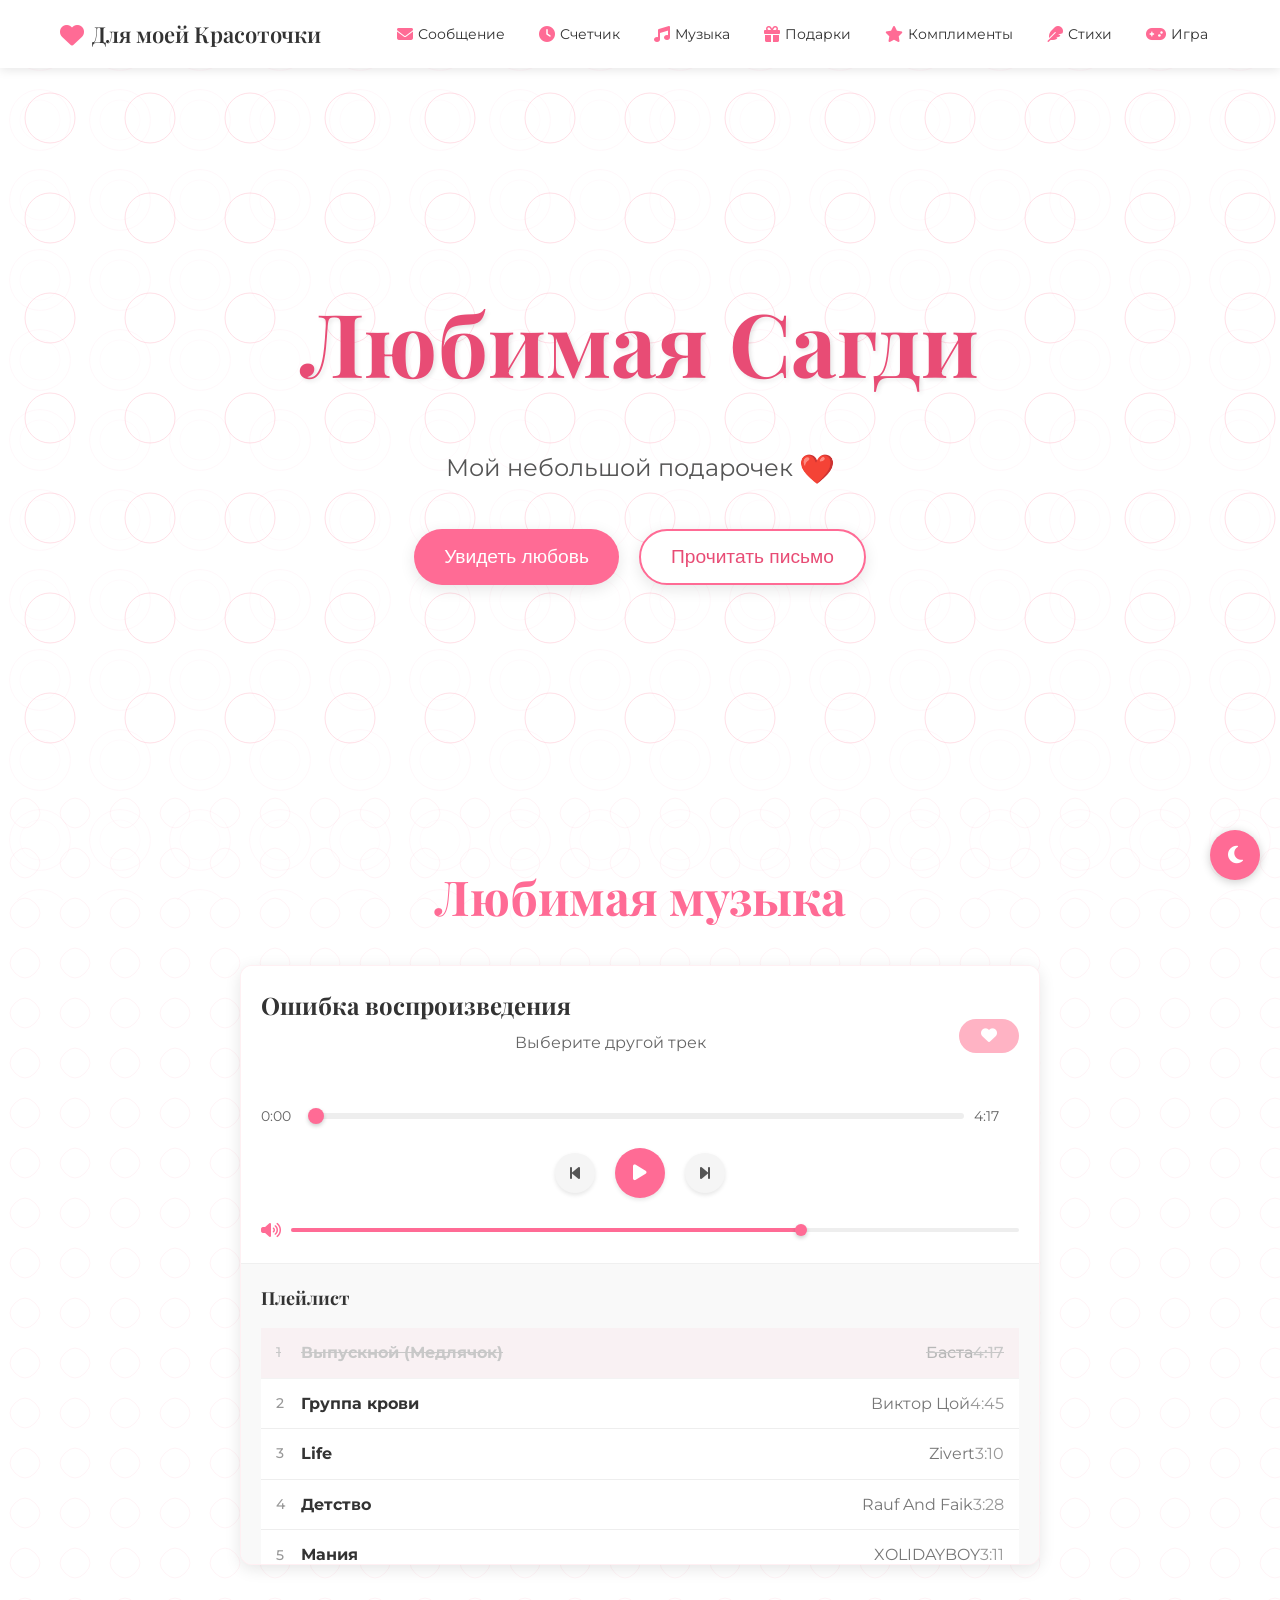
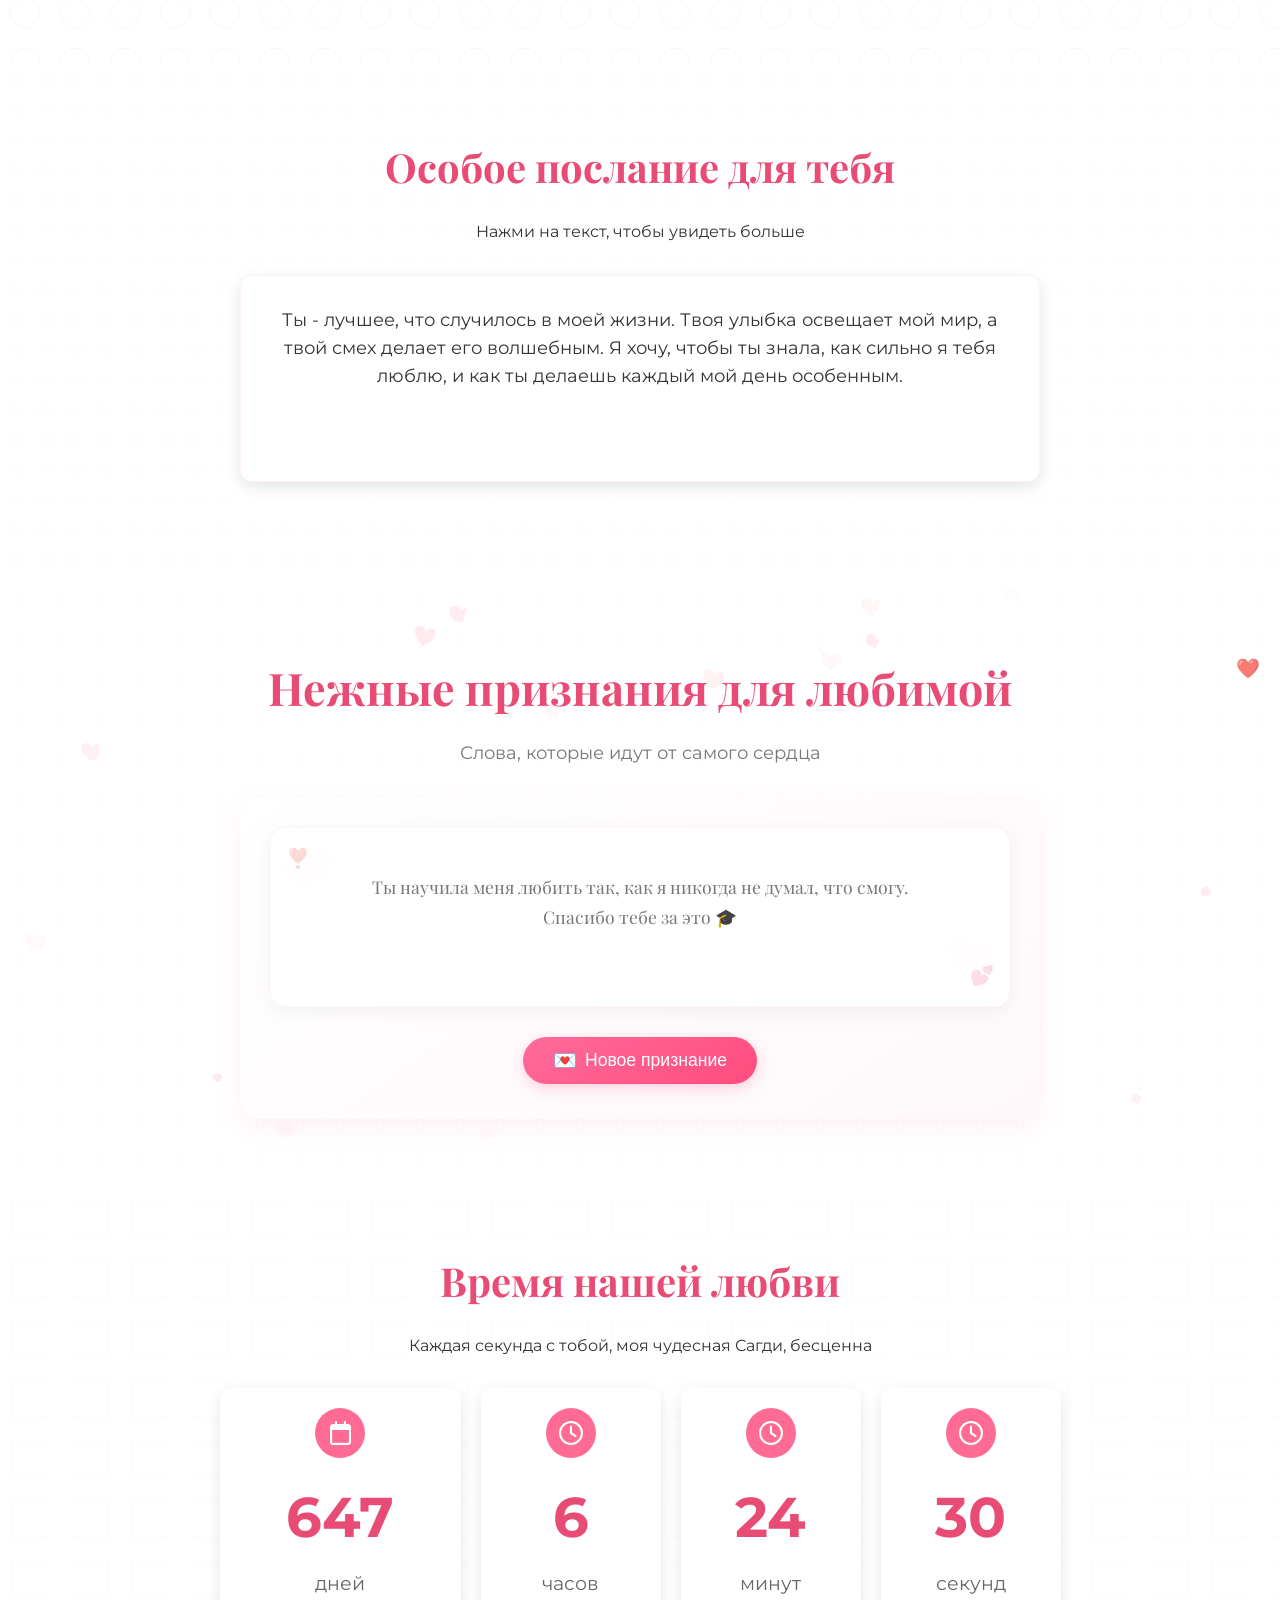
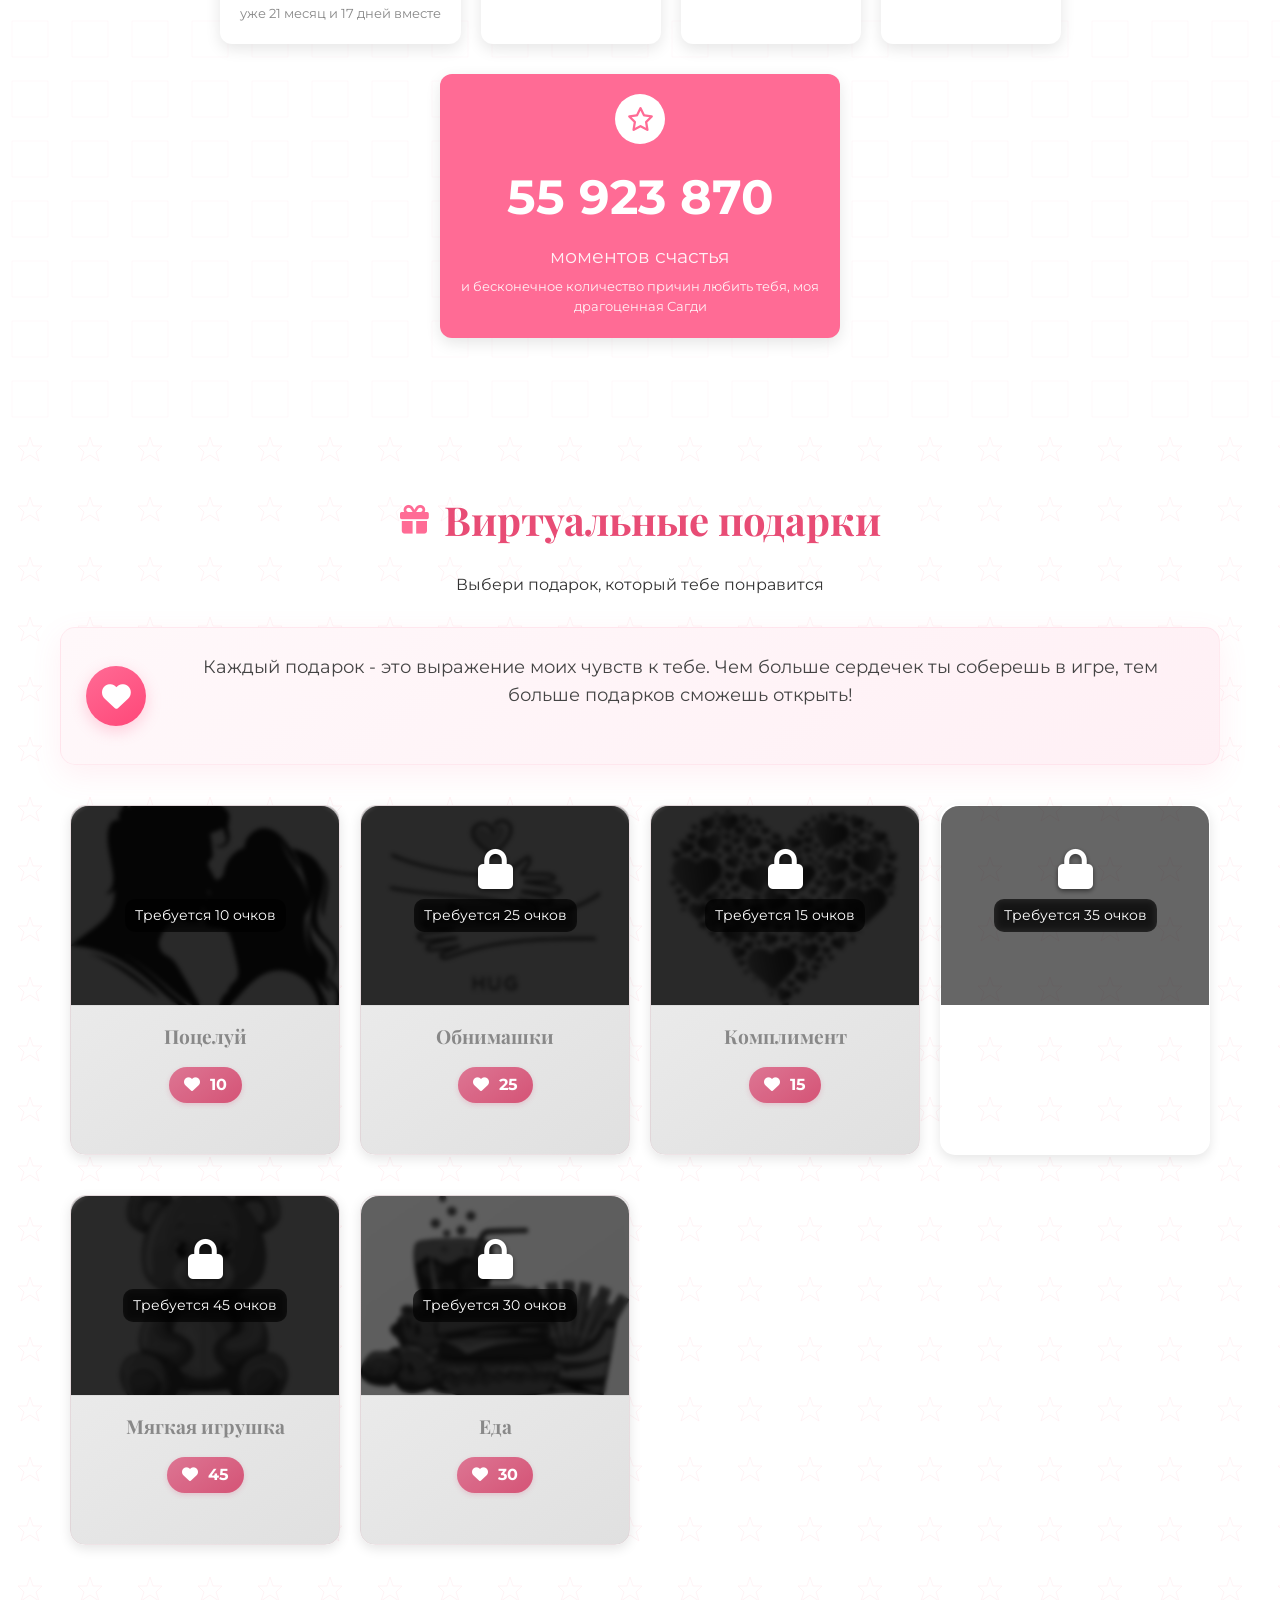
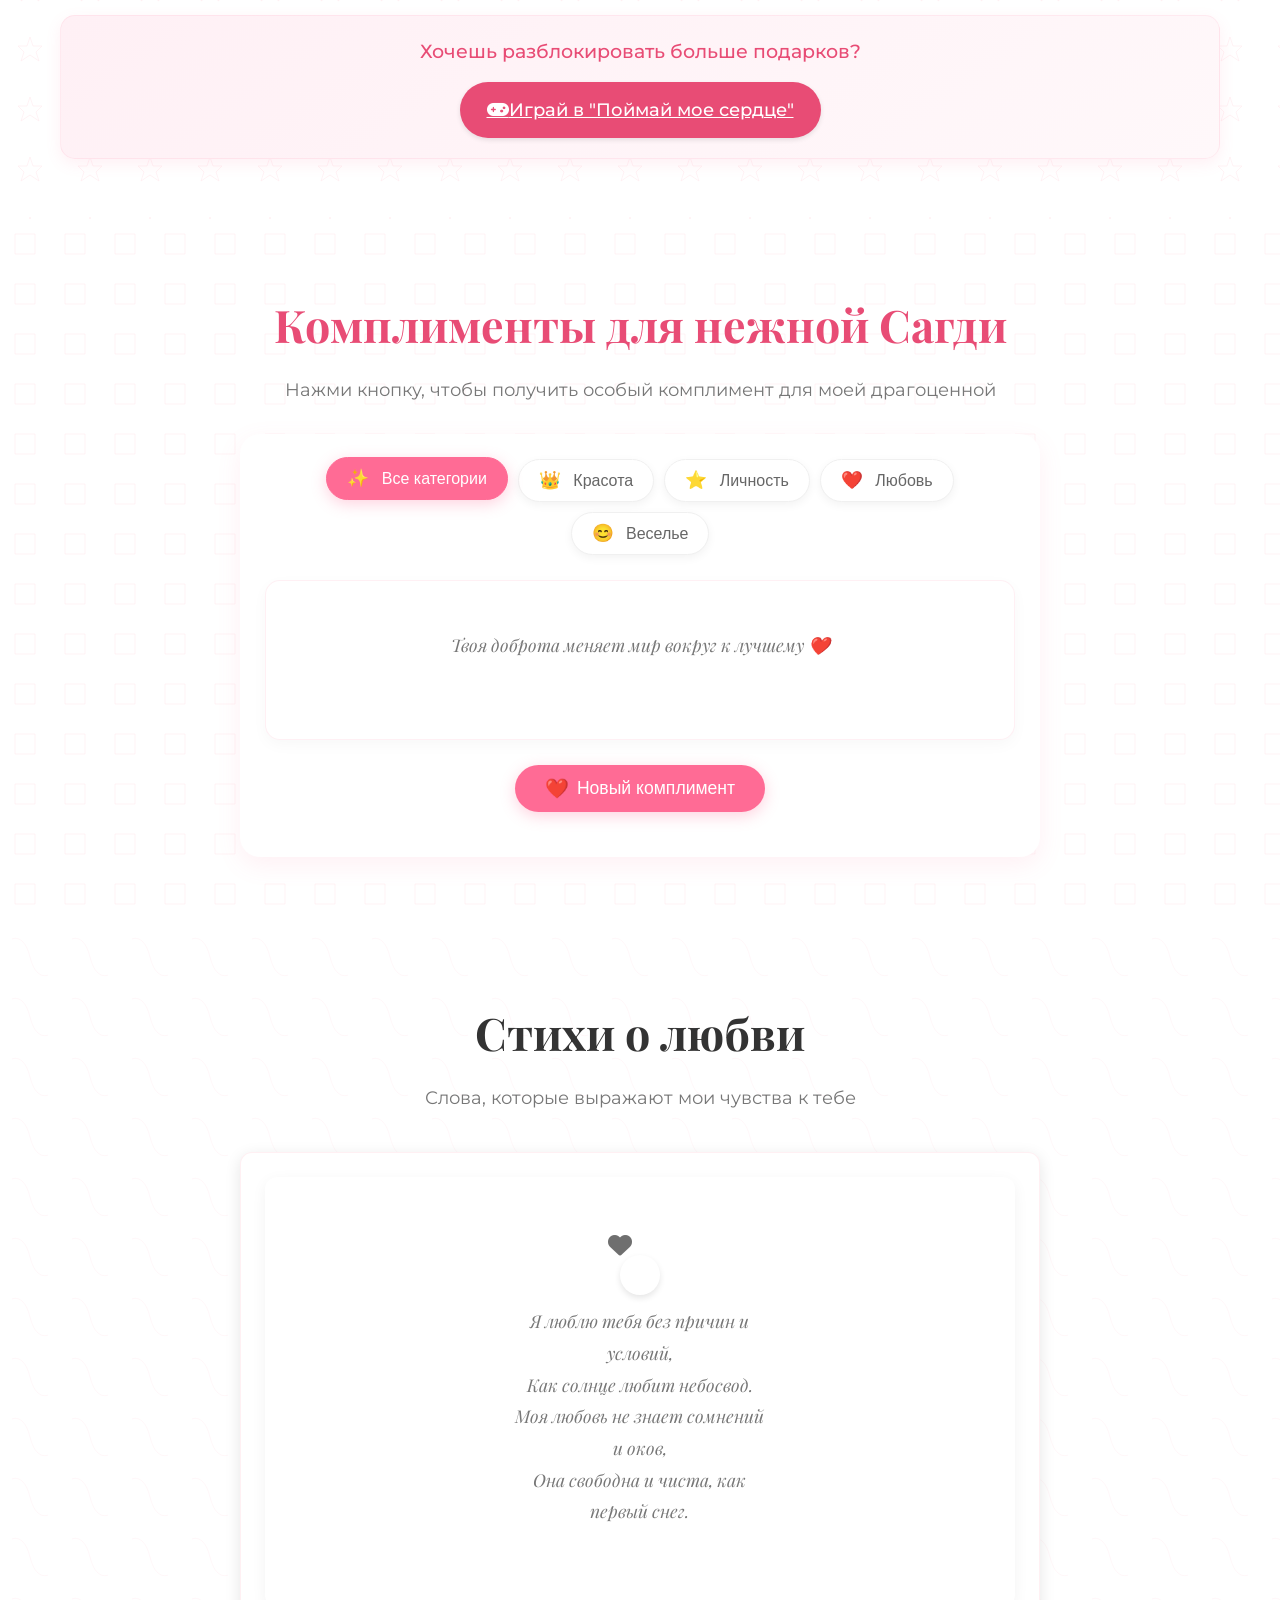
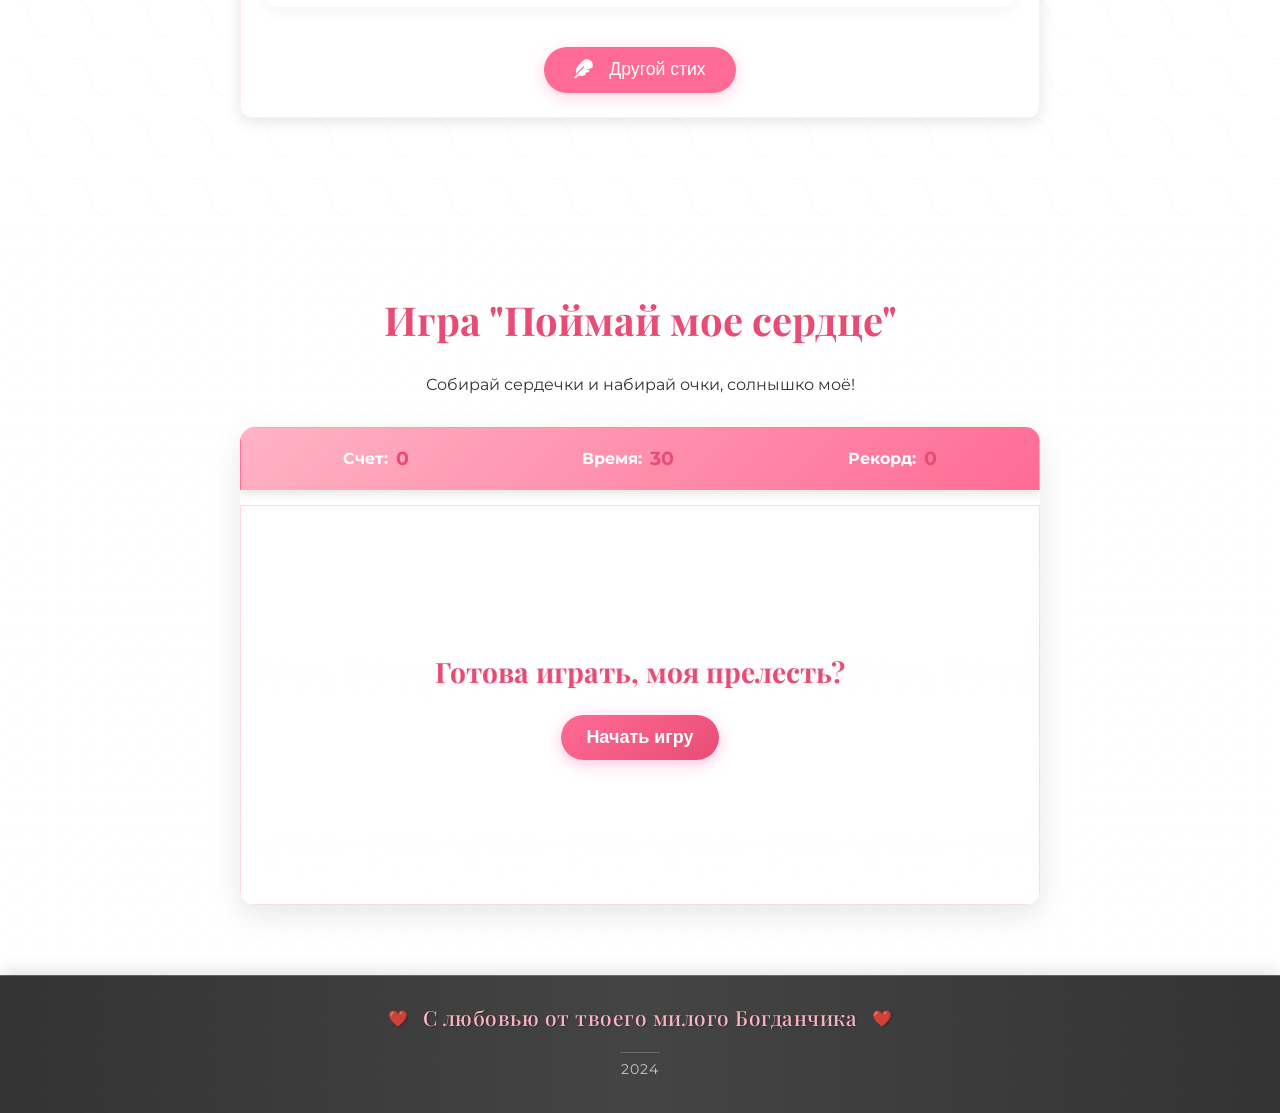
==== commit 46be01c2: "delete 2 sections" ====
--- a/index.html
+++ b/index.html
@@ -332,11 +332,9 @@
         <ul class="nav-links" id="nav-links">
           <li><a href="#message-section"><i class="fas fa-envelope"></i> Сообщение</a></li>
           <li><a href="#relationship-counter"><i class="fas fa-clock"></i> Счетчик</a></li>
-          <li><a href="#photo-gallery"><i class="fas fa-camera"></i> Галерея</a></li>
           <li><a href="#music-section"><i class="fas fa-music"></i> Музыка</a></li>
           <li><a href="#virtual-gifts"><i class="fas fa-gift"></i> Подарки</a></li>
           <li><a href="#compliment-generator"><i class="fas fa-star"></i> Комплименты</a></li>
-          <li><a href="#relationship-timeline"><i class="fas fa-calendar"></i> История</a></li>
           <li><a href="#love-poems"><i class="fas fa-feather"></i> Стихи</a></li>
           <li><a href="#love-game"><i class="fas fa-gamepad"></i> Игра</a></li>
         </ul>
@@ -507,57 +505,6 @@
       </div>
     </section>
     
-    <!-- Наши воспоминания -->
-    <section id="photo-gallery" class="section pink-gradient">
-      <div class="container">
-        <h2>Наши воспоминания</h2>
-        <p>Самые прекрасные моменты, проведенные вместе</p>
-        
-        <div class="memories-slider">
-          <div class="memories-container">
-            <div class="memory-slide">
-              <img src="https://via.placeholder.com/500x300.png?text=Наш+первый+ужин" alt="Наш первый ужин">
-              <div class="memory-caption">
-                <h3>Наш первый ужин</h3>
-                <p>Нажми, чтобы прочитать историю</p>
-              </div>
-            </div>
-            
-            <div class="memory-slide">
-              <img src="https://via.placeholder.com/500x300.png?text=Весенний+парк" alt="Весенний парк">
-              <div class="memory-caption">
-                <h3>Весенний парк</h3>
-                <p>Нажми, чтобы прочитать историю</p>
-              </div>
-            </div>
-            
-            <div class="memory-slide">
-              <img src="https://via.placeholder.com/500x300.png?text=Наше+лето" alt="Наше лето">
-              <div class="memory-caption">
-                <h3>Наше лето</h3>
-                <p>Нажми, чтобы прочитать историю</p>
-              </div>
-            </div>
-            
-            <div class="memory-slide">
-              <img src="https://via.placeholder.com/500x300.png?text=Снежная+сказка" alt="Снежная сказка">
-              <div class="memory-caption">
-                <h3>Снежная сказка</h3>
-                <p>Нажми, чтобы прочитать историю</p>
-              </div>
-            </div>
-          </div>
-          
-          <button class="slider-nav prev-slide"><i class="fas fa-chevron-left"></i></button>
-          <button class="slider-nav next-slide"><i class="fas fa-chevron-right"></i></button>
-          
-          <div class="slider-progress">
-            <div class="slider-progress-bar"></div>
-          </div>
-        </div>
-      </div>
-    </section>
-
     <!-- Виртуальные подарки -->
     <section id="virtual-gifts" class="section">
       <div class="container">
@@ -621,18 +568,6 @@
               <span class="icon">❤️</span> Новый комплимент
             </button>
           </div>
-        </div>
-      </div>
-    </section>
-
-    <!-- История нашей любви -->
-    <section id="relationship-timeline" class="section pink-gradient">
-      <div class="container">
-        <h2>Наша история любви</h2>
-        <p>Все важные моменты нашего пути вместе</p>
-        
-        <div class="timeline-container">
-          <div id="timeline-events" class="timeline-events"></div>
         </div>
       </div>
     </section>
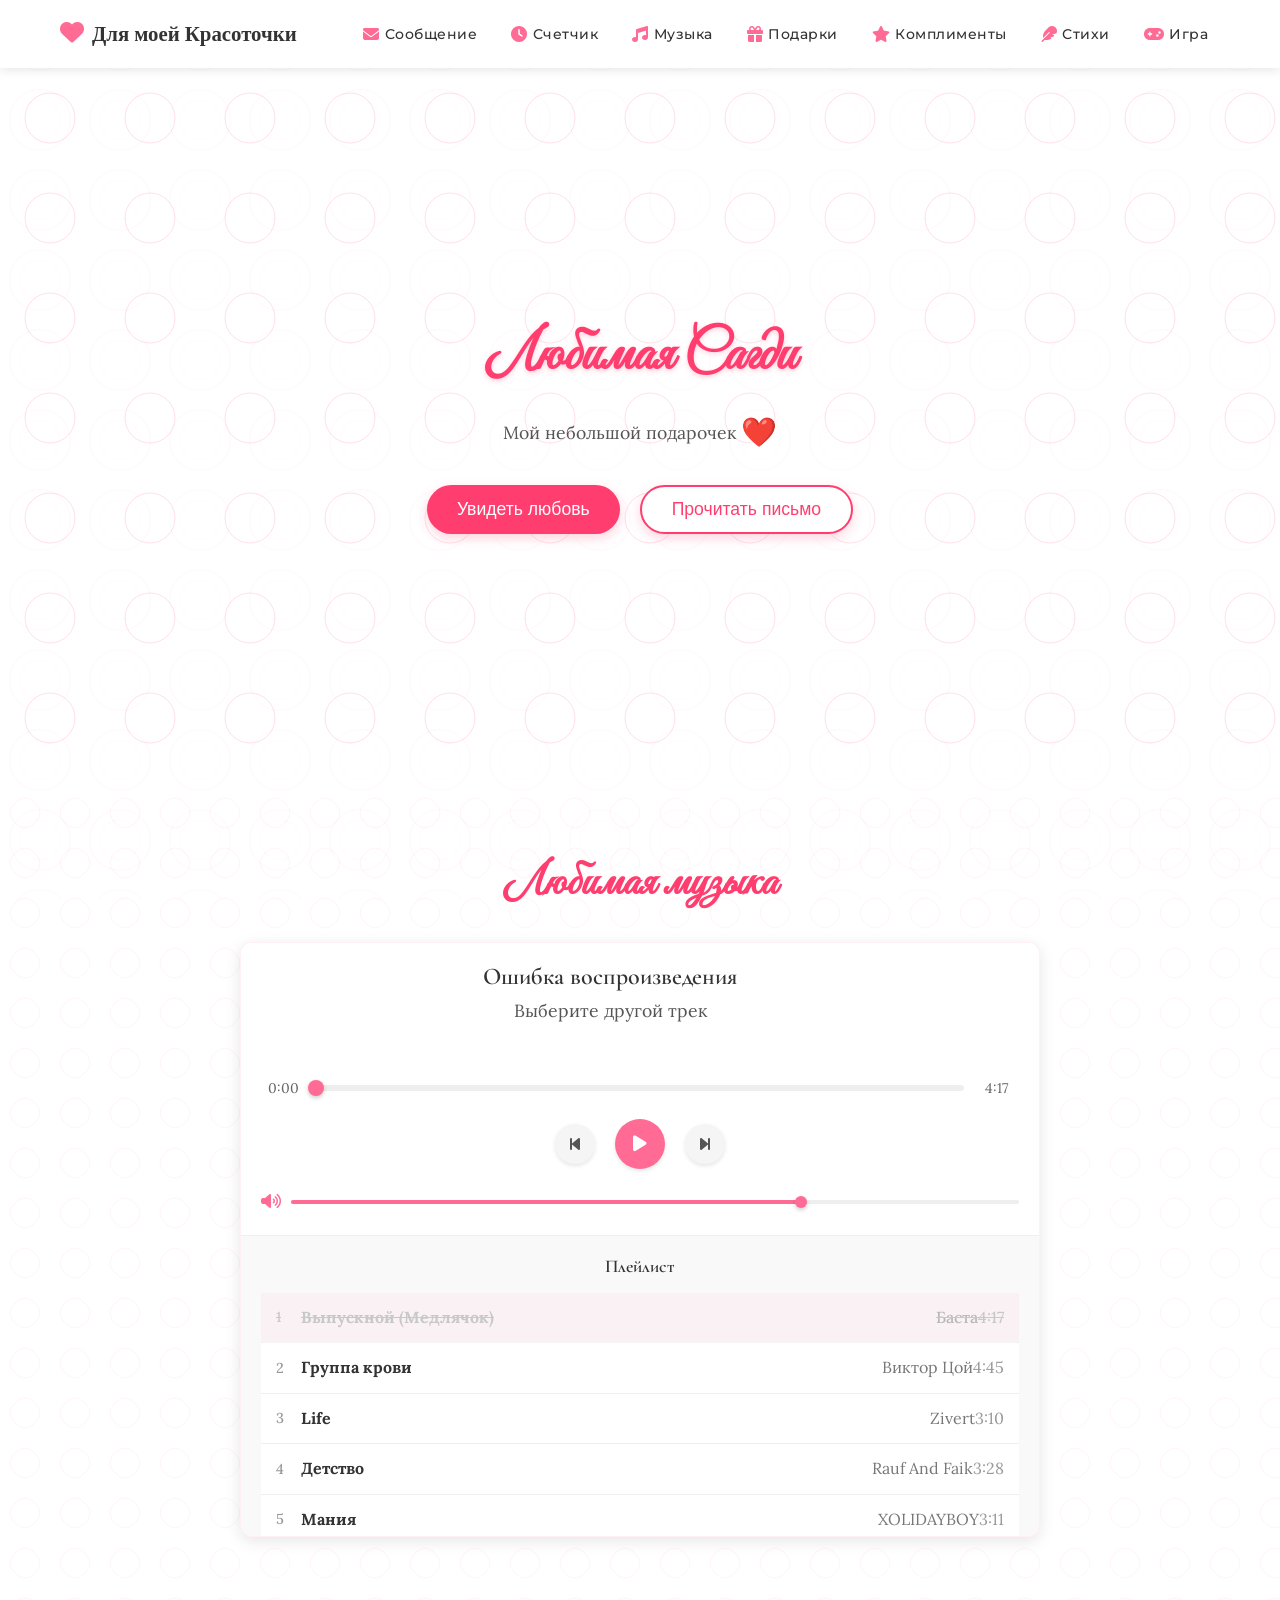
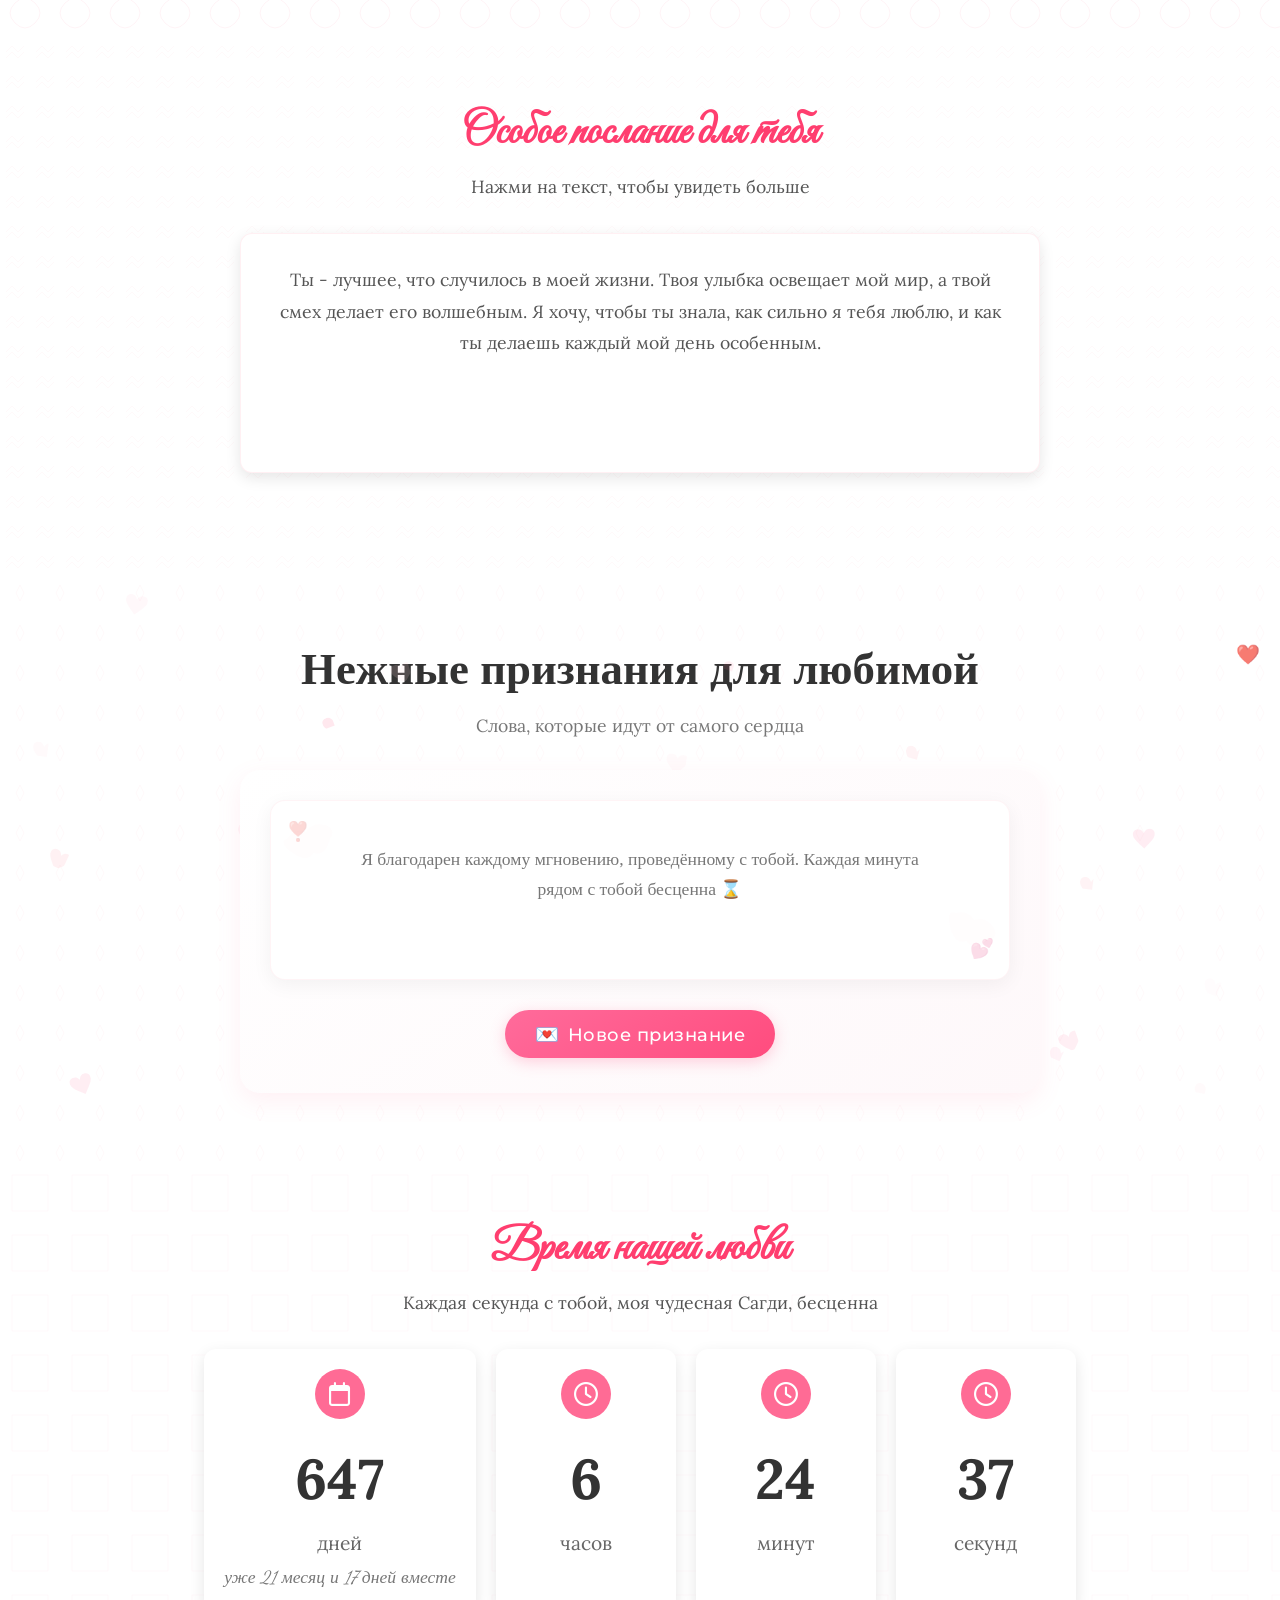
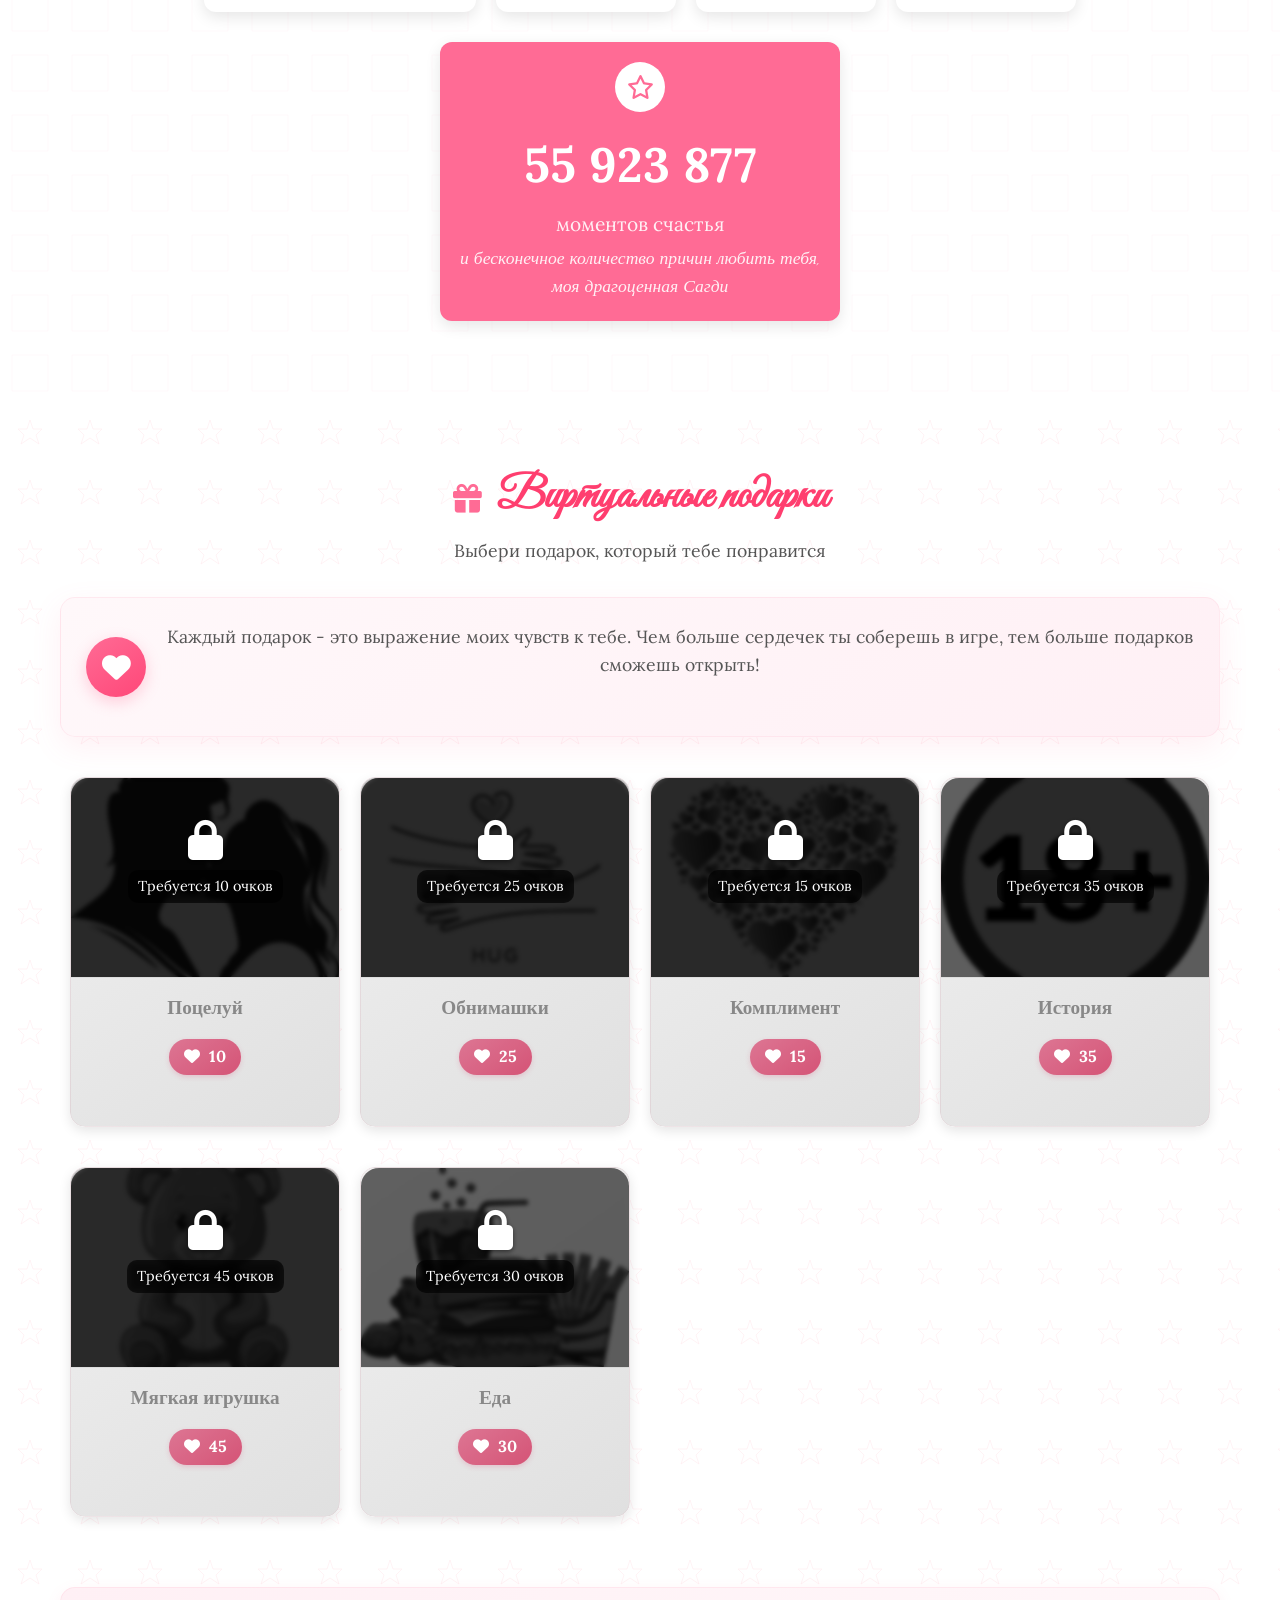
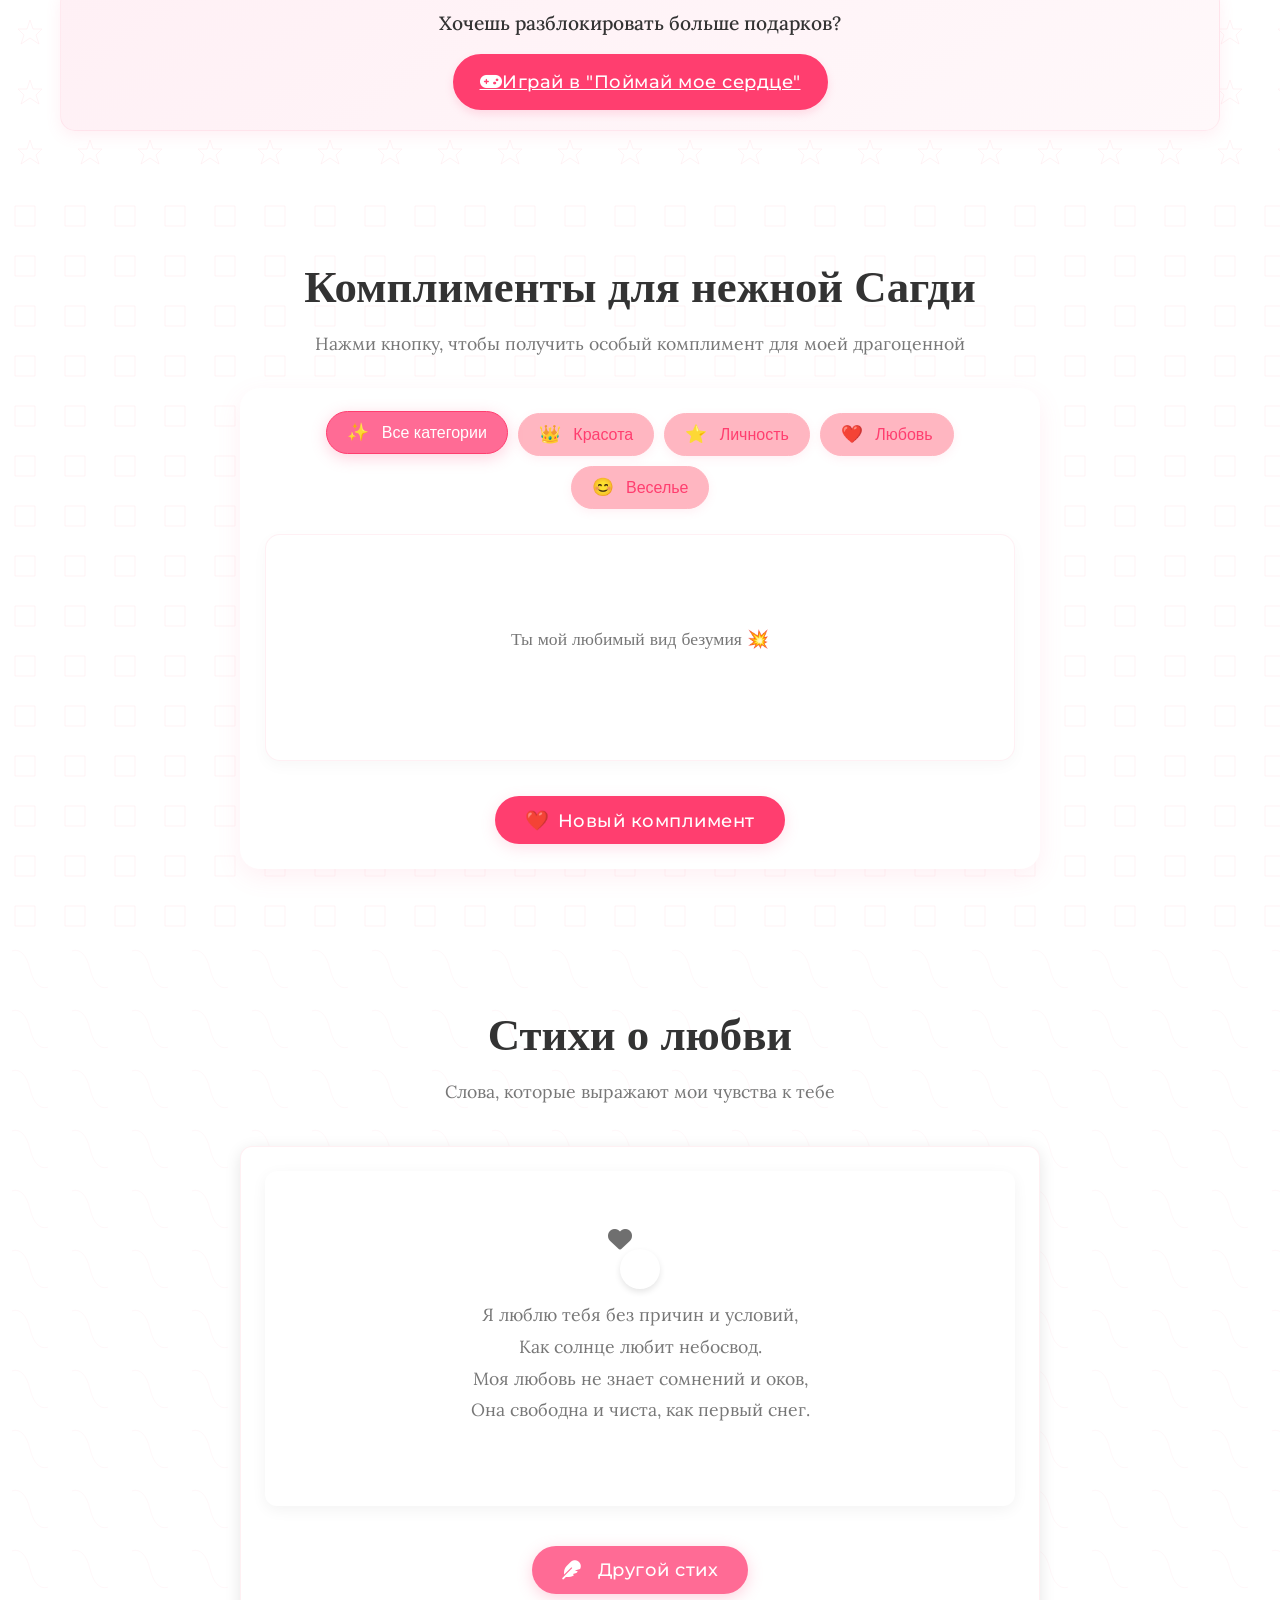
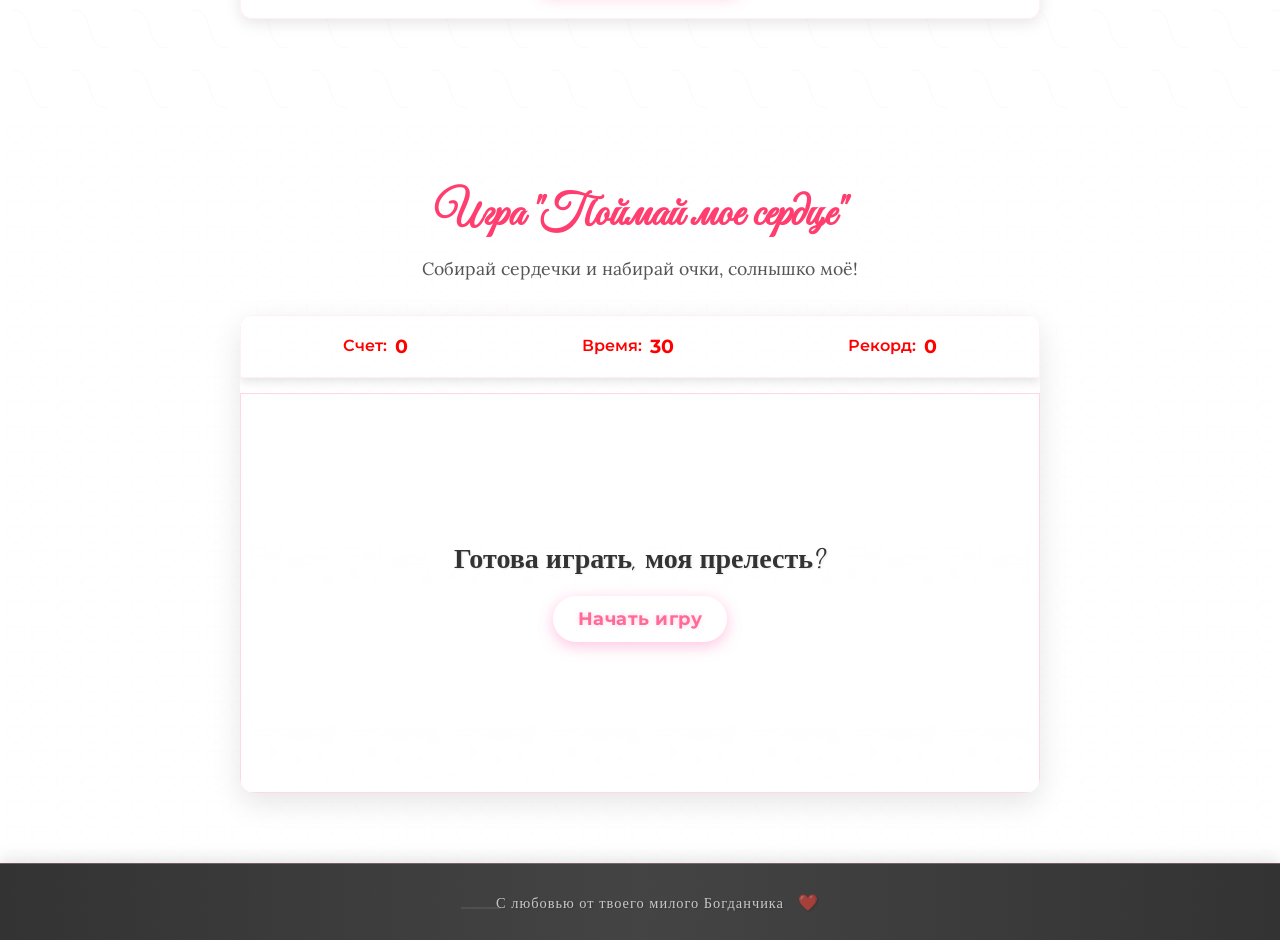
==== commit c3f7365a: "Update Game & UI" ====
--- a/index.html
+++ b/index.html
@@ -7,7 +7,7 @@
   <meta http-equiv="Pragma" content="no-cache">
   <meta http-equiv="Expires" content="0">
   <title>Для моей любимой Сагди</title>
-  <link href="https://fonts.googleapis.com/css2?family=Montserrat:wght@400;500;600;700&family=Playfair+Display:wght@400;500;600;700&display=swap" rel="stylesheet">
+  <link href="https://fonts.googleapis.com/css2?family=Dancing+Script:wght@400;600;700&family=Great+Vibes&family=Cormorant+Garamond:wght@400;500;600;700&family=Lora:wght@400;500;600;700&family=Montserrat:wght@300;400;500;600;700&family=Parisienne&display=swap" rel="stylesheet">
   <link rel="stylesheet" href="https://cdnjs.cloudflare.com/ajax/libs/font-awesome/6.4.0/css/all.min.css">
   <link rel="stylesheet" href="styles.css">
   <script src="main.js" defer></script>
@@ -630,11 +630,11 @@
           <div id="game-area" class="game-area">
             <div id="game-start" class="game-overlay">
               <h3>Готова играть, моя прелесть?</h3>
-              <button id="start-game" class="btn-primary" onclick="try { window.manualStartGame ? window.manualStartGame() : (window.startGame ? window.startGame() : (this.parentNode.classList.add('hidden'))); } catch(e) { console.error('Error starting game:', e); this.parentNode.classList.add('hidden'); }">Начать игру</button>
+              <button id="start-game" class="btn-primary">Начать игру</button>
             </div>
             <div id="game-end" class="game-overlay hidden">
               <h3>Игра окончена!</h3>
-              <p>Твой результат: <span id="final-score">0</span></p>
+              <p>Твой результат: <span id="final-score" class="red-score">0</span></p>
               <button id="restart-game" class="btn-primary">Играть снова</button>
             </div>
           </div>
@@ -646,7 +646,6 @@
   <footer>
     <div class="container">
       <p>С любовью от твоего милого Богданчика</p>
-      <p>2024</p>
     </div>
   </footer>
 
@@ -680,9 +679,7 @@
   </div>
   
   <!-- Переключатель темы -->
-  <div class="theme-toggle" id="theme-toggle">
-    <i class="theme-icon fas fa-moon"></i>
-  </div>
+  
 
   <!-- Скрипты -->
   <script src="utils.js"></script>
--- a/styles.css
+++ b/styles.css
@@ -1,10 +1,19 @@
 /* Общие стили */
 :root {
   --pink: #ff6b95;
-  --pink-dark: #e84c75;
-  --pink-light: #ffb3c4;
-  --blue-light: #f0f9ff;
-  --light-pink: #ffccd5;
+  --light-pink: #ffb6c1;
+  --dark-pink: #ff3e6f;
+  --light-gray: #f8f9fa;
+  --gray: #6c757d;
+  --dark-gray: #343a40;
+  --purple: #9b59b6;
+  --blue: #3498db;
+  --primary-font: 'Montserrat', sans-serif;
+  --heading-font: 'Cormorant Garamond', serif;
+  --script-font: 'Dancing Script', cursive;
+  --elegant-font: 'Great Vibes', cursive;
+  --special-font: 'Parisienne', cursive;
+  --body-font: 'Lora', serif;
   --card-shadow: 0 10px 20px rgba(255, 107, 149, 0.15);
   --card-hover-shadow: 0 15px 30px rgba(255, 107, 149, 0.25);
   --card-border-radius: 18px;
@@ -17,11 +26,13 @@
 }
 
 body {
-  font-family: 'Montserrat', sans-serif;
+  font-family: var(--body-font);
+  font-size: 16px;
   line-height: 1.6;
   color: #333;
   background-color: #fff;
   position: relative;
+  overflow-x: hidden;
 }
 
 /* Анимированный фон с узором для всего сайта */
@@ -59,19 +70,24 @@
 }
 
 h1, h2, h3, h4, h5, h6 {
-  font-family: 'Playfair Display', serif;
+  font-weight: 600;
+  line-height: 1.2;
+  font-family: var(--heading-font);
+  color: #333;
   margin-bottom: 0.5em;
-  color: #333;
 }
 
 h1 {
-  font-size: 3rem;
+  font-size: 2.5rem;
+  font-family: var(--elegant-font);
 }
 
 h2 {
-  font-size: 2.5rem;
-  margin-bottom: 0.75rem;
-  color: var(--pink-dark);
+  font-size: 2rem;
+  margin-bottom: 1rem;
+  position: relative;
+  display: inline-block;
+  font-family: var(--heading-font);
 }
 
 p {
@@ -187,9 +203,9 @@
 
 /* Кнопки */
 .btn-primary {
-  background-color: var(--pink-dark);
+  background-color: var(--dark-pink);
   color: #fff;
-  border: 2px solid rgba(232, 76, 117, 0.1);
+  border: 2px solid var(--dark-pink);
   border-radius: 50px;
   padding: 10px 20px;
   font-weight: 500;
@@ -198,13 +214,14 @@
   display: inline-flex;
   align-items: center;
   justify-content: center;
-  box-shadow: 0 2px 5px rgba(0,0,0,0.1);
+  box-shadow: 0 4px 8px rgba(255, 107, 149, 0.2);
+  font-family: var(--primary-font);
+  letter-spacing: 0.5px;
 }
 
 .btn-primary:hover {
-  background-color: rgba(232, 76, 117, 0.9);
-  transform: scale(1.05);
-  box-shadow: 0 4px 8px rgba(0,0,0,0.15);
+  transform: translateY(-3px);
+  box-shadow: 0 6px 12px rgba(255, 107, 149, 0.3);
 }
 
 .btn-primary .icon {
@@ -233,8 +250,8 @@
 .logo a {
   display: flex;
   align-items: center;
-  font-family: 'Playfair Display', serif;
-  font-size: 22px;
+  font-family: var(--script-font);
+  font-size: 1.3rem;
   font-weight: 600;
   color: #333;
   text-decoration: none;
@@ -279,6 +296,9 @@
   border-radius: 4px;
   font-size: 14px;
   transition: all 0.2s ease;
+  font-family: var(--primary-font);
+  font-weight: 500;
+  letter-spacing: 0.5px;
 }
 
 .nav-links a:hover {
@@ -358,9 +378,11 @@
 }
 
 .counter-sublabel {
-  font-size: 0.8rem;
-  color: #888;
+  font-size: 1.1rem;
+  color: #777;
+  font-style: italic;
   margin-top: 5px;
+  font-family: var(--script-font);
 }
 
 .moments-counter {
@@ -685,13 +707,17 @@
   display: flex;
   align-items: center;
   gap: 8px;
+  font-family: var(--primary-font);
+  font-weight: 600;
+  color: red;
 }
 
 .game-score span:last-child, 
 .game-time span:last-child, 
 .game-record span:last-child {
-  color: var(--pink-dark);
+  color: red;
   font-size: 1.2rem;
+  font-weight: bold;
 }
 
 .game-area {
@@ -742,15 +768,26 @@
   color: var(--pink-dark);
   font-size: 1.8rem;
   text-shadow: 0 2px 5px rgba(255, 107, 149, 0.2);
+  font-family: var(--script-font);
 }
 
 .game-overlay p {
   font-size: 1.2rem;
   margin-bottom: 20px;
-  color: #444;
+  color: #333;
+  font-family: var(--body-font);
+}
+
+.game-overlay p span {
+  color: red;
+  font-weight: bold;
 }
 
 .game-overlay button {
+  background-color: var(--dark-pink);
+  color: white;
+  border: none;
+  border-radius: 50px;
   padding: 12px 25px;
   font-size: 1.1rem;
   box-shadow: 0 5px 15px rgba(255, 107, 149, 0.3);
@@ -758,7 +795,7 @@
 }
 
 .game-overlay button:hover {
-  transform: translateY(-3px) scale(1.05);
+  transform: translateY(-3px);
   box-shadow: 0 8px 20px rgba(255, 107, 149, 0.4);
 }
 
@@ -1229,6 +1266,7 @@
   align-items: center;
   position: relative;
   counter-increment: item;
+  text-align: left;
 }
 
 .track-list li:before {
@@ -1242,6 +1280,7 @@
 .track-list li strong {
   margin-right: 10px;
   flex: 1;
+  text-align: left;
 }
 
 .track-list li span {
@@ -2158,12 +2197,12 @@
 }
 
 .hero-title {
-  font-size: 5.5rem;
-  margin-bottom: 30px;
-  color: var(--pink-dark);
-  font-family: 'Playfair Display', serif;
-  text-shadow: 2px 2px 4px rgba(0, 0, 0, 0.1);
-  animation: fadeInDown 1.2s ease-out;
+  font-family: var(--elegant-font);
+  font-size: 3.5rem;
+  color: #ff3e6f;
+  margin-bottom: 1rem;
+  text-shadow: 0 2px 5px rgba(255, 107, 149, 0.3);
+  animation: fadeInDown 1s ease-out;
 }
 
 @keyframes fadeInDown {
@@ -2178,10 +2217,23 @@
 }
 
 .hero-description {
-  font-size: 1.5rem;
-  margin-bottom: 40px;
-  color: #555;
-  line-height: 1.6;
+  font-family: var(--script-font);
+  font-size: 1.8rem;
+  color: #333;
+  margin-bottom: 2rem;
+  animation: fadeInDown 1s ease-out 0.3s forwards;
+  opacity: 0;
+}
+
+@keyframes fadeInDown {
+  0% { 
+    opacity: 0;
+    transform: translateY(-30px);
+  }
+  100% { 
+    opacity: 1;
+    transform: translateY(0);
+  }
 }
 
 .red-heart {
@@ -2456,21 +2508,23 @@
 }
 
 .special-message p {
-  font-size: 1.1rem;
+  font-family: var(--script-font);
+  font-size: 1.5rem;
+  line-height: 1.8;
   margin-bottom: 20px;
-  position: relative;
-  z-index: 1;
+  text-align: center;
+  transition: all 0.3s ease;
 }
 
 .signature {
-  text-align: right;
-  font-family: 'Playfair Display', serif;
-  font-style: italic;
-  font-size: 1.2rem;
+  font-family: var(--special-font);
+  font-size: 2rem;
   margin-top: 20px;
   opacity: 0;
-  transition: opacity 0.5s ease, transform 0.5s ease;
   transform: translateY(20px);
+  transition: all 0.5s ease;
+  text-align: right;
+  color: var(--dark-pink);
 }
 
 .signature.visible {
@@ -2630,41 +2684,64 @@
   display: flex;
   justify-content: center;
   gap: 20px;
-  margin-top: 40px;
+  margin-top: 30px;
 }
 
 .btn-heart, .btn-letter {
-  padding: 15px 30px;
-  font-size: 1.2rem;
-  font-weight: 500;
-  border: none;
+  padding: 12px 30px;
+  font-size: 1.1rem;
   border-radius: 50px;
   cursor: pointer;
   transition: all 0.3s ease;
-  box-shadow: 0 4px 15px rgba(0, 0, 0, 0.1);
+  outline: none;
+  position: relative;
+  overflow: hidden;
+  display: inline-flex;
+  align-items: center;
+  justify-content: center;
+  box-shadow: 0 4px 12px rgba(255, 107, 149, 0.3);
 }
 
 .btn-heart {
-  background-color: var(--pink);
+  background-color: var(--dark-pink);
   color: white;
-}
-
-.btn-heart:hover {
-  background-color: var(--pink-dark);
-  transform: translateY(-3px);
-  box-shadow: 0 6px 20px rgba(232, 76, 117, 0.3);
+  border: none;
 }
 
 .btn-letter {
   background-color: white;
-  color: var(--pink-dark);
-  border: 2px solid var(--pink);
-}
-
-.btn-letter:hover {
-  background-color: var(--pink-light);
+  color: var(--dark-pink);
+  border: 2px solid var(--dark-pink);
+}
+
+.btn-heart:hover, .btn-letter:hover {
   transform: translateY(-3px);
-  box-shadow: 0 6px 20px rgba(232, 76, 117, 0.2);
+  box-shadow: 0 6px 18px rgba(255, 107, 149, 0.4);
+}
+
+/* Generate poem button */
+#generate-poem {
+  background-color: var(--dark-pink);
+  color: white;
+  border: none;
+  border-radius: 50px;
+  padding: 12px 30px;
+  font-size: 1.1rem;
+  cursor: pointer;
+  transition: all 0.3s ease;
+  margin-top: 10px;
+  box-shadow: 0 4px 15px rgba(255, 107, 149, 0.2);
+  display: inline-flex;
+  align-items: center;
+}
+
+#generate-poem:hover {
+  transform: translateY(-3px);
+  box-shadow: 0 6px 20px rgba(255, 107, 149, 0.3);
+}
+
+#generate-poem .icon {
+  margin-right: 8px;
 }
 
 /* Стили для модального окна фотогалереи */
@@ -2800,24 +2877,18 @@
 }
 
 .poem-text {
-  font-size: 1.2rem;
+  font-family: var(--script-font);
+  font-size: 1.6rem;
   line-height: 1.8;
+  margin: 20px 0;
+  text-align: center;
   color: #333;
-  margin: 30px auto;
-  max-width: 80%;
-  opacity: 1;
-  transition: all 0.5s ease;
-  font-family: 'Playfair Display', serif;
-  font-style: italic;
+  transition: all 0.3s ease;
 }
 
 .poem-content {
   position: relative;
   padding: 20px;
-  min-height: 200px;
-  display: flex;
-  flex-direction: column;
-  justify-content: center;
 }
 
 .poem-icon {
@@ -3105,15 +3176,15 @@
 }
 
 .category-btn {
-  background-color: white;
-  color: #666;
-  border: 1px solid #f0f0f0;
+  background-color: var(--light-pink);
+  color: var(--dark-pink);
+  border: 1px solid var(--light-pink);
   border-radius: 50px;
   padding: 10px 20px;
   font-size: 1rem;
   cursor: pointer;
   transition: all 0.3s ease;
-  box-shadow: 0 3px 10px rgba(0, 0, 0, 0.05);
+  box-shadow: 0 3px 10px rgba(255, 107, 149, 0.1);
 }
 
 .category-btn .icon {
@@ -3123,13 +3194,13 @@
 
 .category-btn:hover {
   transform: translateY(-2px);
-  box-shadow: 0 5px 15px rgba(0, 0, 0, 0.1);
+  box-shadow: 0 5px 15px rgba(255, 107, 149, 0.15);
 }
 
 .category-btn.active {
-  background-color: var(--pink);
+  background-color: var(--dark-pink);
   color: white;
-  border-color: var(--pink);
+  border-color: var(--dark-pink);
   box-shadow: 0 5px 15px rgba(255, 107, 149, 0.2);
 }
 
@@ -3150,13 +3221,16 @@
 }
 
 #compliment-text {
-  font-size: 1.4rem;
+  font-family: var(--script-font);
+  font-size: 1.6rem;
+  line-height: 1.7;
+  margin: 15px 0;
+  text-align: center;
   color: #333;
-  font-family: 'Playfair Display', serif;
-  font-style: italic;
-  line-height: 1.6;
-  max-width: 95%;
-  margin: 0 auto;
+  min-height: 100px;
+  display: flex;
+  align-items: center;
+  justify-content: center;
 }
 
 #compliment-loader {
@@ -3180,7 +3254,7 @@
 }
 
 #generate-compliment {
-  background-color: var(--pink);
+  background-color: var(--dark-pink);
   color: white;
   border: none;
   border-radius: 50px;
@@ -3188,17 +3262,15 @@
   font-size: 1.1rem;
   cursor: pointer;
   transition: all 0.3s ease;
-  margin-bottom: 20px;
-  box-shadow: 0 4px 15px rgba(255, 107, 149, 0.3);
+  margin-top: 10px;
+  box-shadow: 0 4px 15px rgba(255, 107, 149, 0.2);
   display: inline-flex;
   align-items: center;
-  font-weight: 500;
 }
 
 #generate-compliment:hover {
-  background-color: var(--pink-dark);
   transform: translateY(-3px);
-  box-shadow: 0 6px 20px rgba(255, 107, 149, 0.4);
+  box-shadow: 0 6px 20px rgba(255, 107, 149, 0.3);
 }
 
 #generate-compliment .icon {
@@ -3340,13 +3412,12 @@
 }
 
 #love-message-text {
-  font-size: 1.4rem;
+  font-family: var(--script-font);
+  font-size: 1.8rem;
+  line-height: 1.8;
   color: #333;
-  font-family: 'Playfair Display', serif;
-  line-height: 1.6;
-  max-width: 95%;
-  margin: 0 auto;
-  transition: opacity 0.3s ease, transform 0.5s ease;
+  text-align: center;
+  font-weight: 400;
 }
 
 .message-animation {
@@ -3388,7 +3459,7 @@
 }
 
 #generate-love-message {
-  background-color: var(--pink);
+  background-color: var(--dark-pink);
   color: white;
   border: none;
   border-radius: 50px;
@@ -3581,13 +3652,26 @@
 
 /* Section Headings */
 .section h2 {
+  font-family: var(--elegant-font);
+  font-size: 2.8rem;
+  color: var(--dark-pink);
+  margin-bottom: 0.75rem;
+  position: relative;
+  display: block;
   text-align: center;
-  margin-bottom: 20px;
+  width: 100%;
 }
 
 .section p {
+  font-family: var(--body-font);
+  font-size: 1.1rem;
+  color: #555;
+  margin-bottom: 2rem;
   text-align: center;
-  margin-bottom: 30px;
+}
+
+.section .container {
+  text-align: center;
 }
 
 /* Ссылка на игру в разделе подарков */
@@ -3711,14 +3795,13 @@
 }
 
 .poem-text {
-  font-size: 1.1rem;
+  font-family: var(--script-font);
+  font-size: 1.6rem;
   line-height: 1.8;
-  color: var(--text-color);
-  margin: 20px auto;
-  max-width: 80%;
-  opacity: 1;
-  transition: opacity 0.3s ease;
-  font-style: italic;
+  margin: 20px 0;
+  text-align: center;
+  color: #333;
+  transition: all 0.3s ease;
 }
 
 .poem-content {
@@ -4507,6 +4590,8 @@
 #start-game:hover, #restart-game:hover {
   transform: translateY(-3px);
   box-shadow: 0 7px 20px rgba(255, 105, 180, 0.5);
+  color: white; /* Text becomes white on hover */
+  background: linear-gradient(145deg, var(--pink), var(--pink-dark)); /* Background becomes pink gradient on hover */
 }
 
 #start-game:hover:before, #restart-game:hover:before {
@@ -4715,4 +4800,26 @@
 @keyframes highlight {
   0%, 100% { box-shadow: none; }
   50% { box-shadow: 0 0 30px var(--pink), 0 0 60px rgba(255, 105, 180, 0.3); }
+}
+
+.red-score {
+  color: red;
+  font-weight: bold;
+  font-size: 1.5rem;
+  text-shadow: 0 0 8px rgba(255, 0, 0, 0.5);
+  display: inline-block;
+  animation: pulse-red 1.5s infinite alternate;
+}
+
+@keyframes pulse-red {
+  0% { text-shadow: 0 0 8px rgba(255, 0, 0, 0.5); }
+  100% { text-shadow: 0 0 15px rgba(255, 0, 0, 0.8); transform: scale(1.1); }
+}
+
+/* Add specific style to make the button text pink */
+#start-game, #restart-game {
+  color: #ff6b95; /* Pink text color */
+  background: white; /* White background to contrast with pink text */
+  border: 2px solid var(--pink-dark); /* Add border for better visibility */
+  text-shadow: 0 0 5px rgba(255, 105, 180, 0.3); /* Slight glow effect */
 }
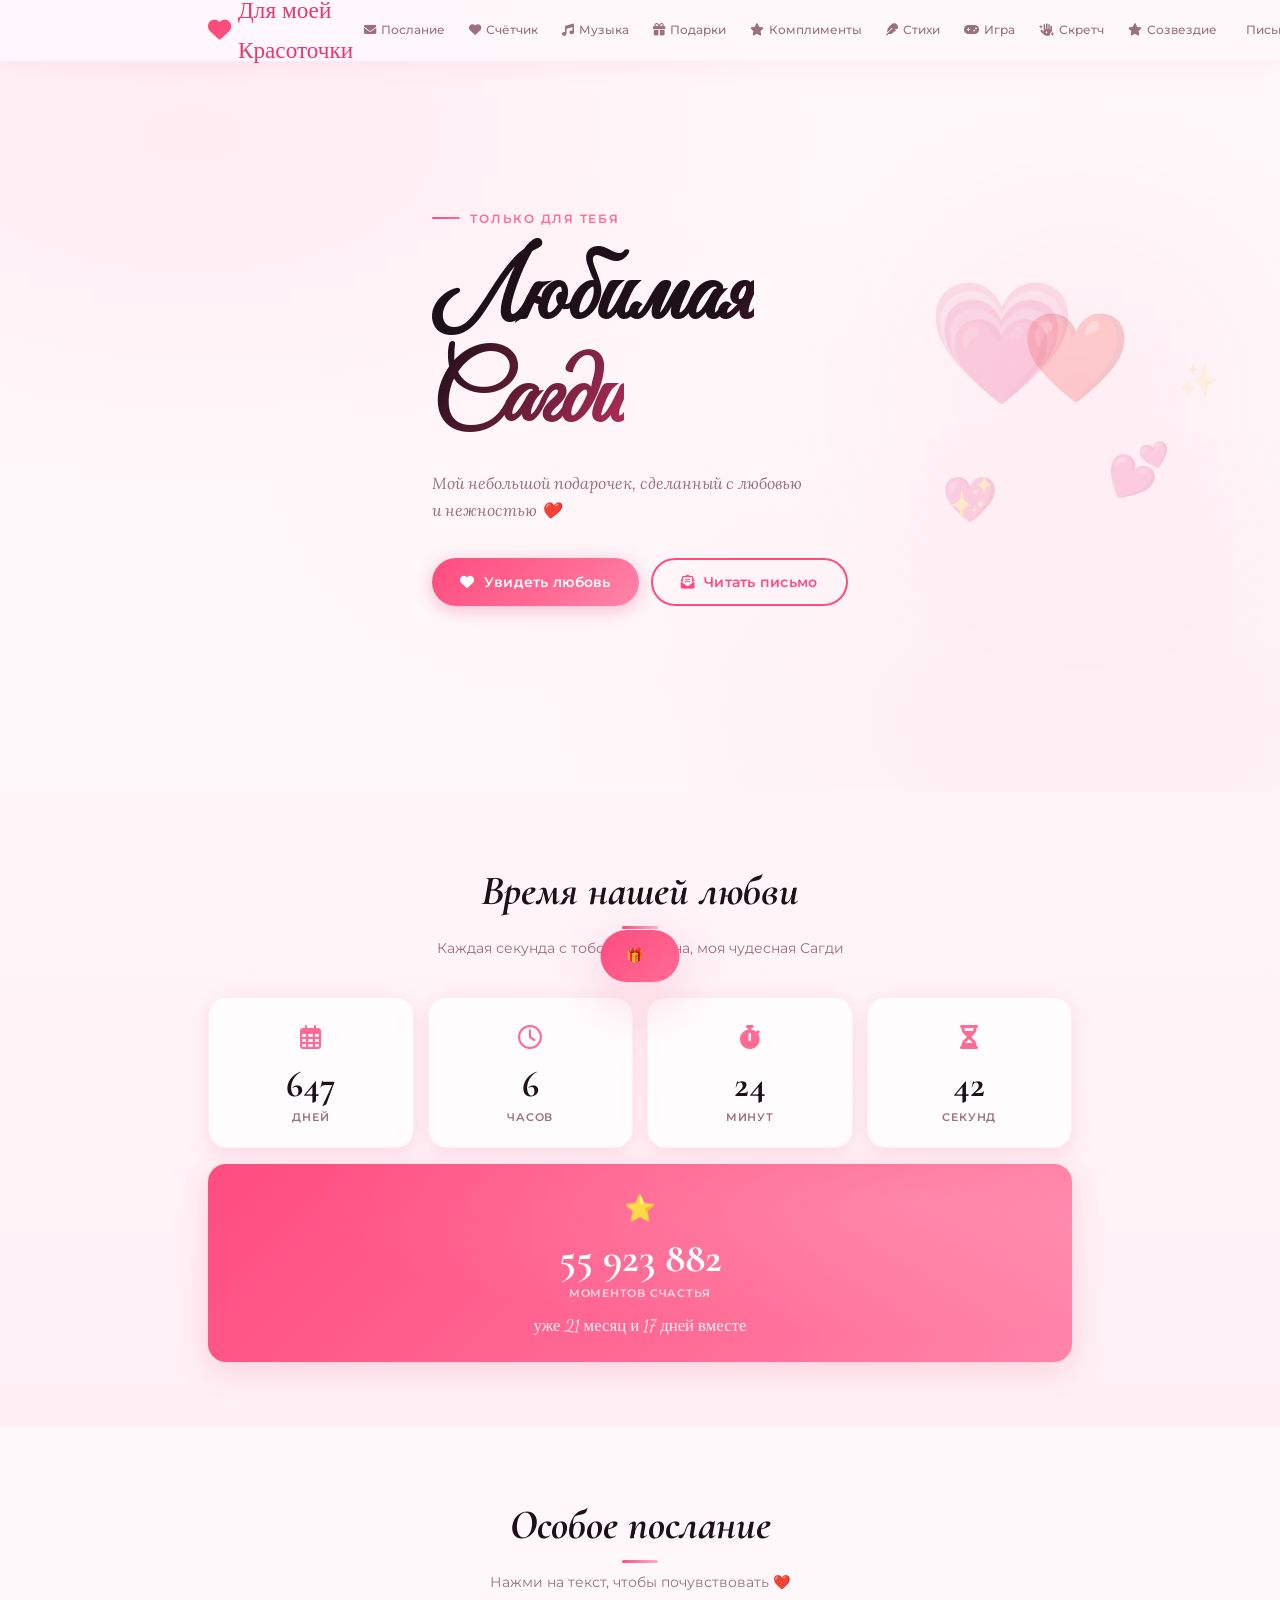
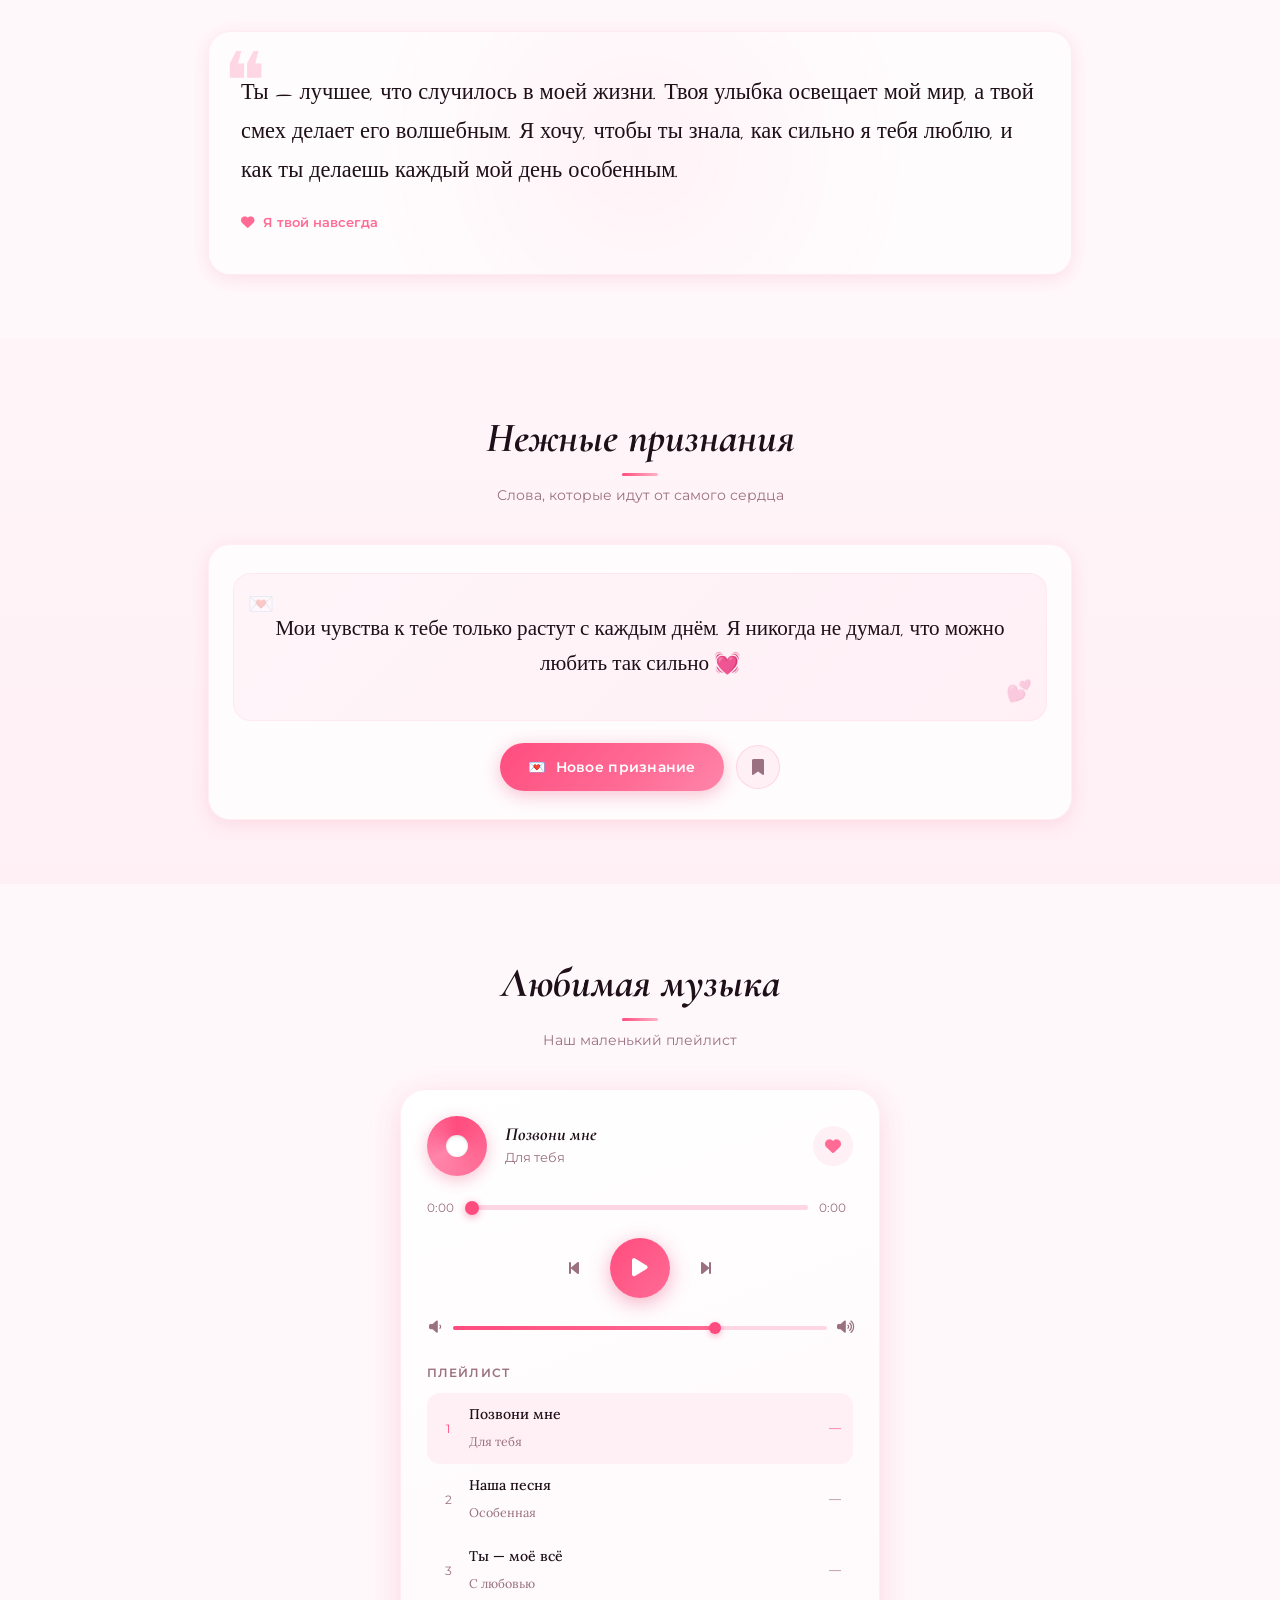
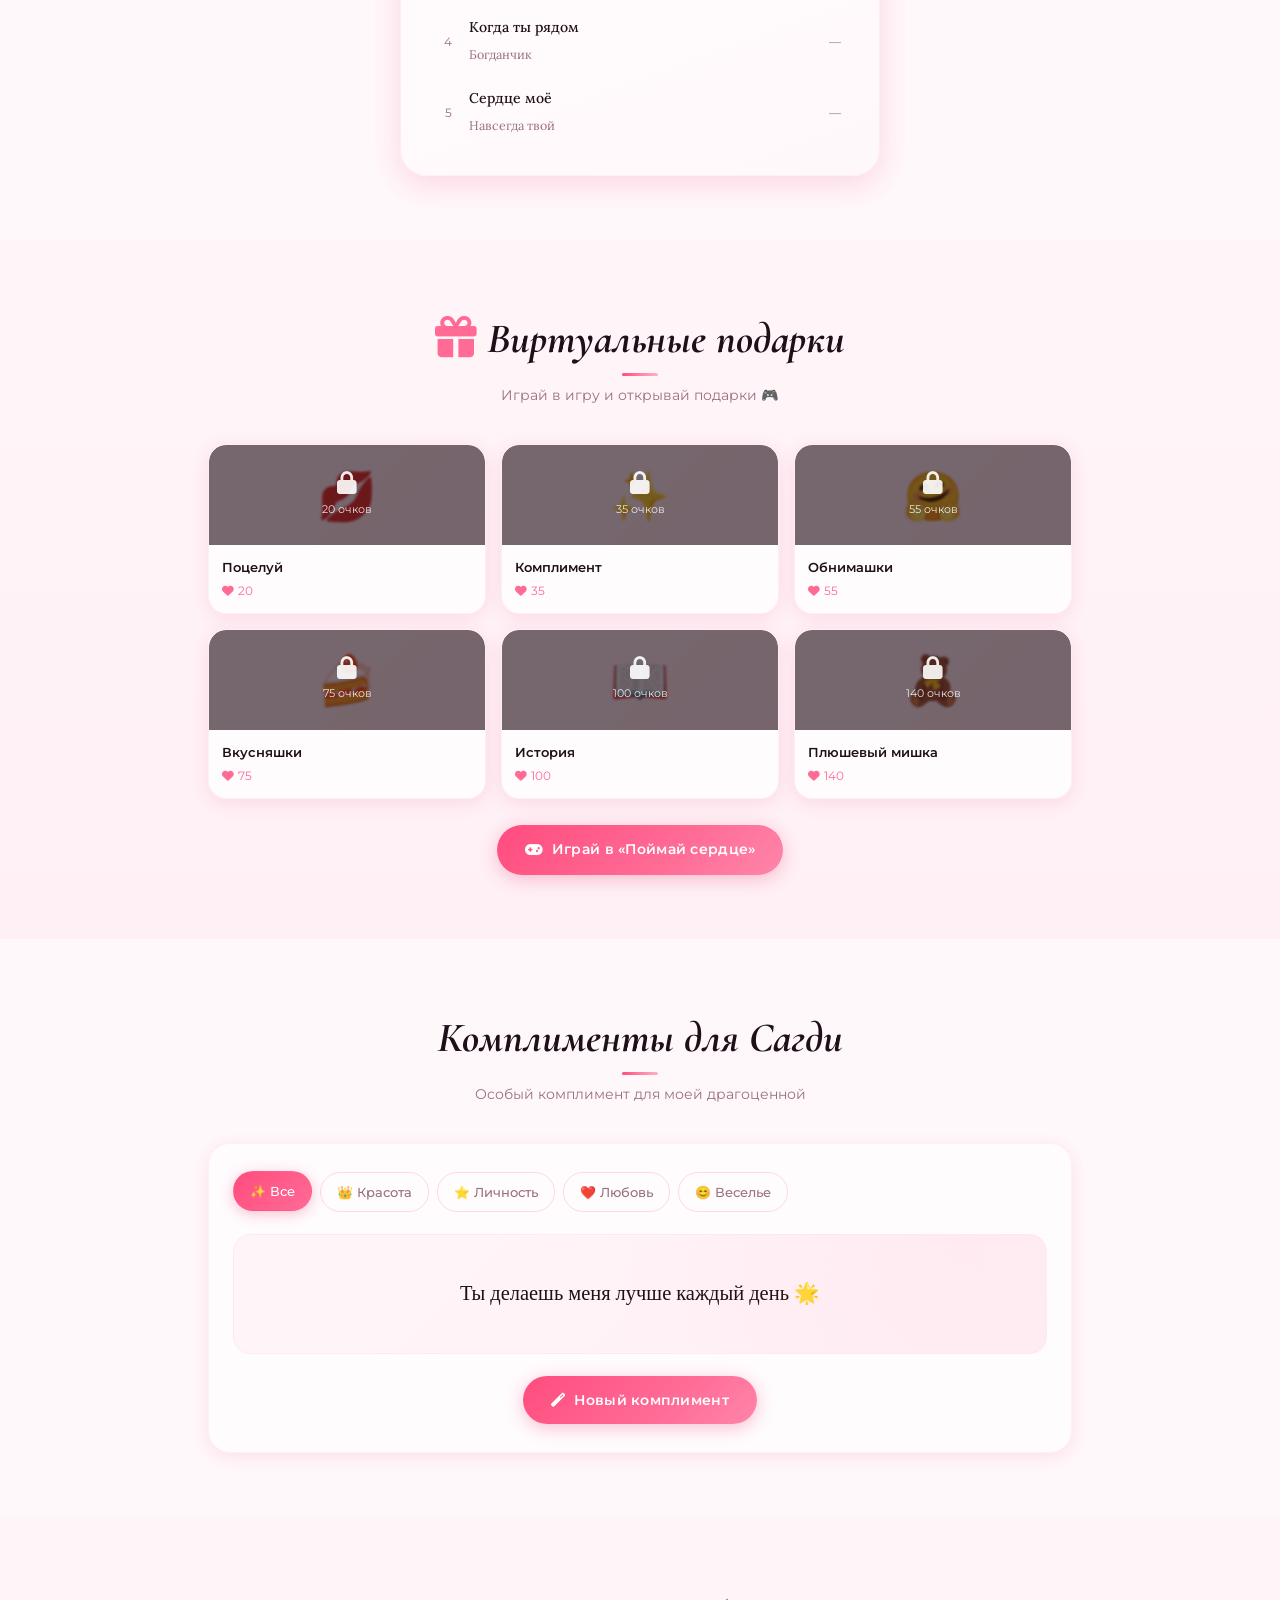
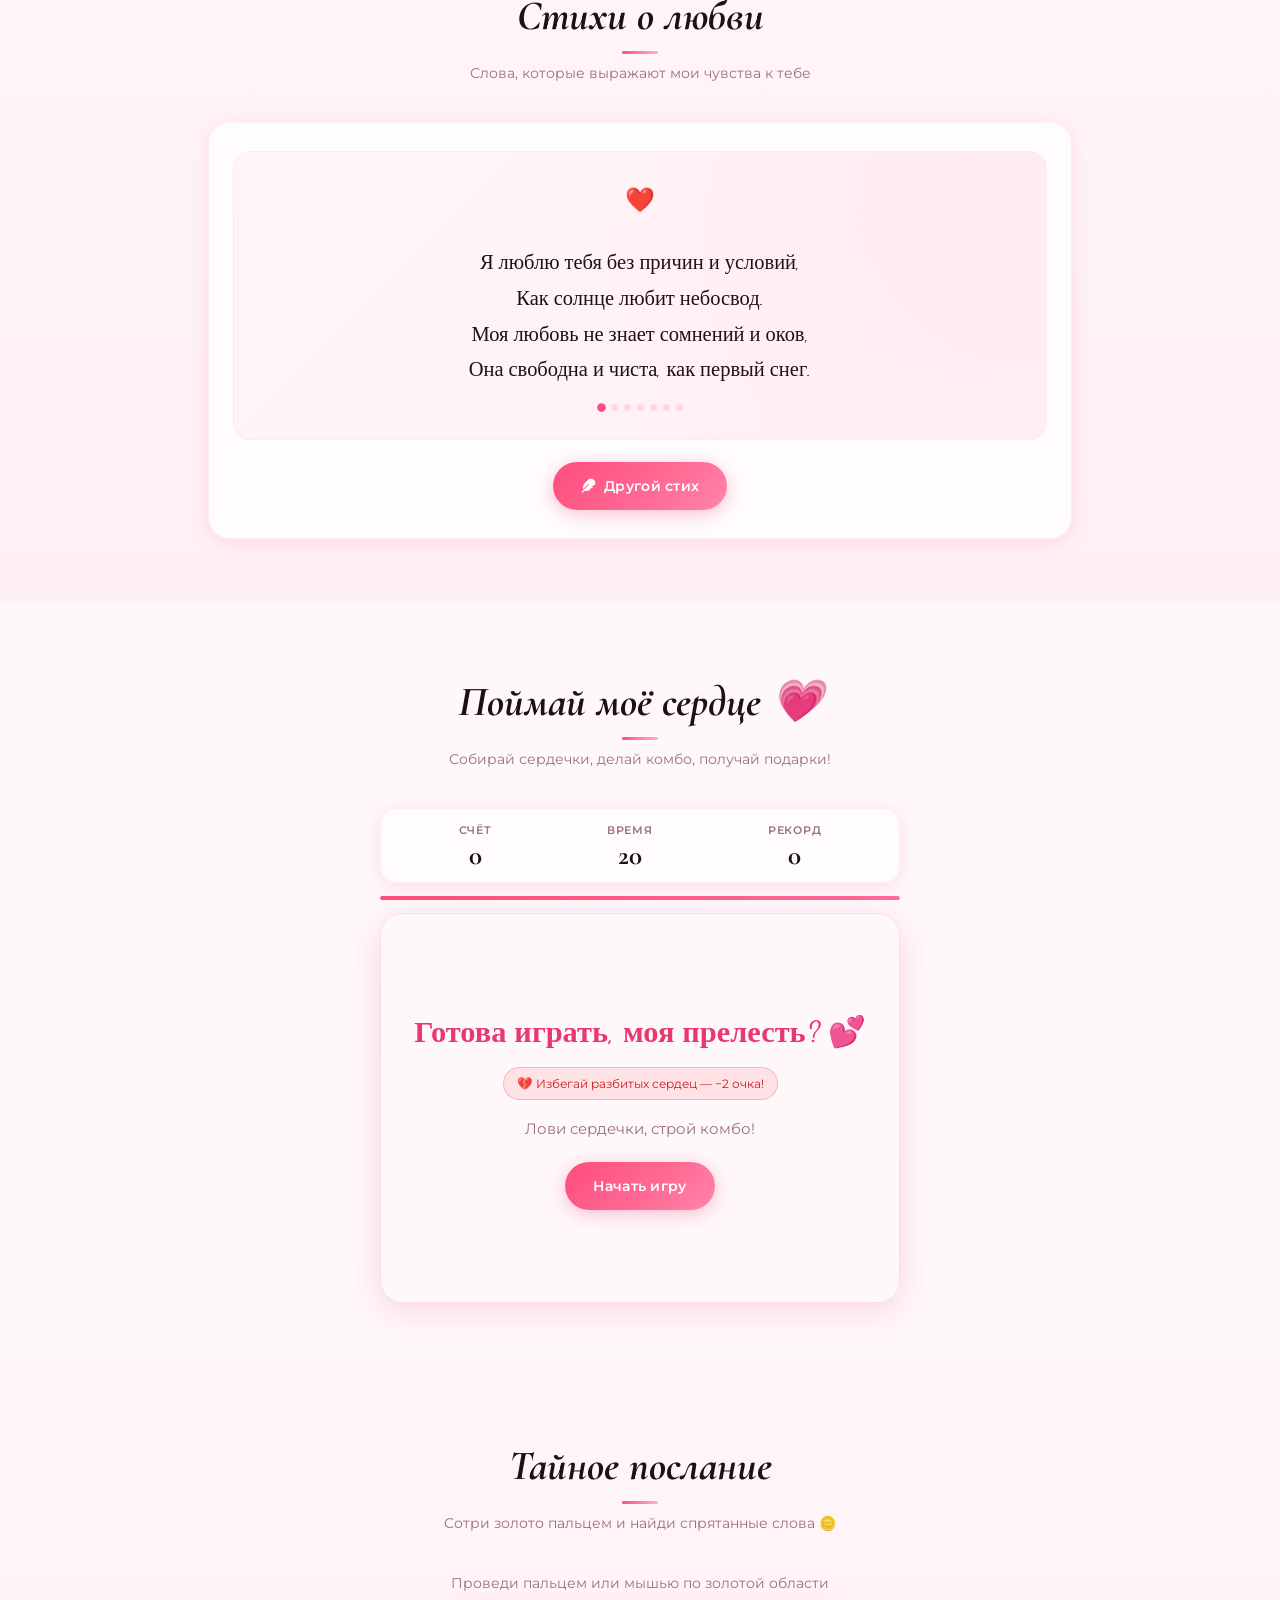
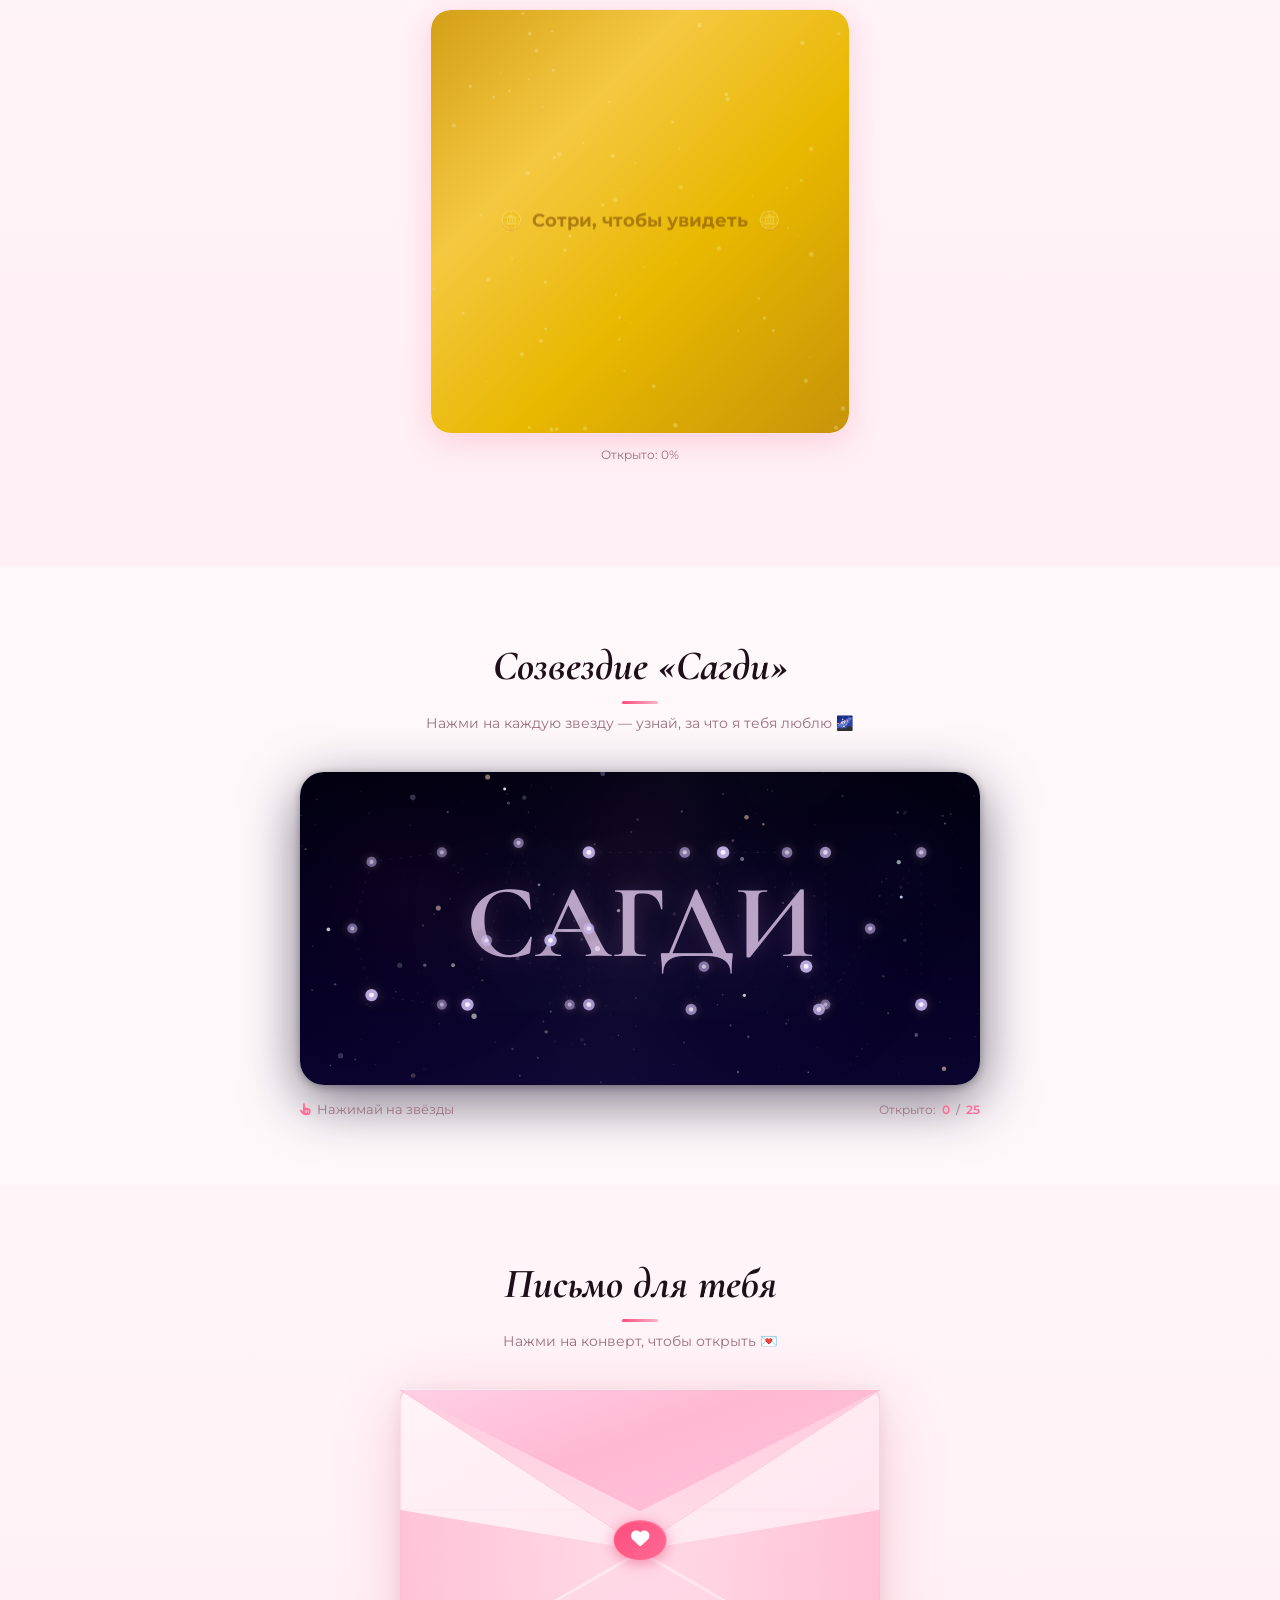
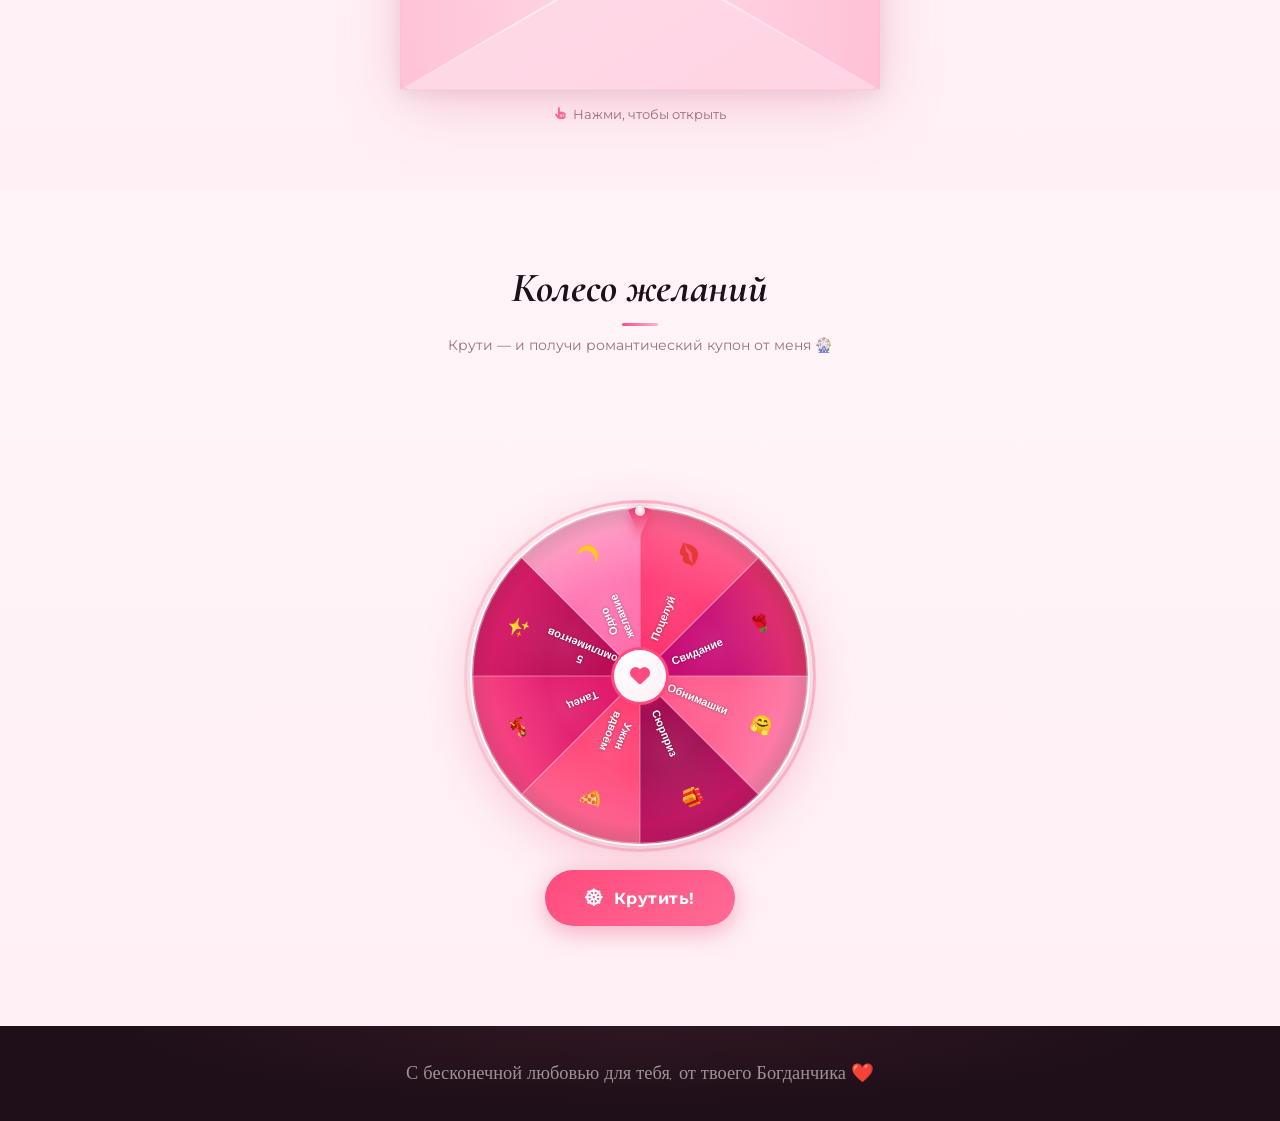
==== commit 7c1f541f: "Rename love (4).html to index.html" ====
--- a/index.html
+++ b/index.html
@@ -2,806 +2,3669 @@
 <html lang="ru">
 <head>
   <meta charset="UTF-8">
-  <meta name="viewport" content="width=device-width, initial-scale=1.0">
-  <meta http-equiv="Cache-Control" content="no-cache, no-store, must-revalidate">
-  <meta http-equiv="Pragma" content="no-cache">
-  <meta http-equiv="Expires" content="0">
-  <title>Для моей любимой Сагди</title>
-  <link href="https://fonts.googleapis.com/css2?family=Dancing+Script:wght@400;600;700&family=Great+Vibes&family=Cormorant+Garamond:wght@400;500;600;700&family=Lora:wght@400;500;600;700&family=Montserrat:wght@300;400;500;600;700&family=Parisienne&display=swap" rel="stylesheet">
+  <meta name="viewport" content="width=device-width, initial-scale=1.0, maximum-scale=1.0, user-scalable=no">
+  <meta name="theme-color" content="#fff0f5">
+  <title>Для моей любимой Сагди 💗</title>
+  <link rel="preconnect" href="https://fonts.googleapis.com">
+  <link rel="preconnect" href="https://fonts.gstatic.com" crossorigin>
+  <link href="https://fonts.googleapis.com/css2?family=Cormorant+Garamond:ital,wght@0,400;0,600;0,700;1,400&family=Dancing+Script:wght@400;700&family=Great+Vibes&family=Lora:ital,wght@0,400;0,500;1,400&family=Montserrat:wght@300;400;500;600&display=swap" rel="stylesheet">
   <link rel="stylesheet" href="https://cdnjs.cloudflare.com/ajax/libs/font-awesome/6.4.0/css/all.min.css">
-  <link rel="stylesheet" href="styles.css">
-  <script src="main.js" defer></script>
-  <script src="game.js" defer></script>
-  <script src="buttons.js" defer></script>
-  <script src="debug.js" defer></script>
-  <script src="relationship_counter.js" defer></script>
-  <script src="love_messages.js" defer></script>
   <style>
-    /* Стили для глобального контейнера сердечек */
-    #global-hearts-container {
-      pointer-events: none;
-      position: fixed;
-      top: 0;
-      left: 0;
-      width: 100%;
-      height: 100%;
-      z-index: -1; /* Позиционируем позади всего контента */
-      overflow: hidden;
-    }
-    
-    /* Стили для сердечек */
-    #global-hearts-container .heart {
-      position: absolute;
-      color: #ff0000; /* Красный цвет как на обычном сердце */
-      opacity: 0.7;
-      transform-origin: center;
-      font-size: 1.2em; /* Уменьшаем размер сердечек */
-      text-shadow: 0 0 3px rgba(255, 0, 0, 0.3); /* Более легкое свечение */
-      user-select: none;
-      z-index: -1; /* Позиционируем позади всего контента */
-      transition: opacity 0.8s ease-in-out; /* Более плавное исчезновение */
-    }
-    
-    /* Анимации для сердечек */
-    #global-hearts-container .heart-pulse {
-      animation: heartPulse 8s ease-in-out infinite; /* Увеличиваем время для плавности */
-    }
-    
-    #global-hearts-container .heart-fade {
-      animation: heartFade 8s ease-in-out infinite; /* Увеличиваем время для плавности */
-    }
-    
-    #global-hearts-container .heart-float {
-      animation: heartFloat 10s ease-in-out infinite alternate; /* Более длительное плавное движение */
-    }
-    
-    #global-hearts-container .heart-disappear {
-      animation: heartDisappear 1.5s ease-out forwards; /* Более плавное исчезновение */
-    }
-    
-    /* Анимация пульсации */
-    @keyframes heartPulse {
-      0% { transform: scale(1) rotate(var(--rotate, 0deg)); opacity: 0.5; }
-      50% { transform: scale(1.08) rotate(var(--rotate, 0deg)); opacity: 0.8; } /* Уменьшаем размах пульсации */
-      100% { transform: scale(1) rotate(var(--rotate, 0deg)); opacity: 0.5; }
-    }
-    
-    /* Анимация появления/исчезновения */
-    @keyframes heartFade {
-      0% { opacity: 0.3; }
-      50% { opacity: 0.7; }
-      100% { opacity: 0.3; }
-    }
-    
-    /* Анимация плавного движения */
-    @keyframes heartFloat {
-      0% { transform: translate(0, 0) rotate(var(--rotate, 0deg)); }
-      100% { transform: translate(var(--float-x, 0), var(--float-y, -15px)) rotate(var(--rotate, 0deg)); } /* Уменьшаем амплитуду движения */
-    }
-    
-    /* Анимация исчезновения */
-    @keyframes heartDisappear {
-      0% { opacity: 0.7; transform: translateY(0); }
-      100% { opacity: 0; transform: translateY(-15px); }
-    }
-    
-    /* Модификатор кнопки */
-    #view-love-btn.active {
-      background-color: #ff6666;
-      box-shadow: 0 0 8px rgba(255, 102, 102, 0.6);
-    }
-    
-    /* Стиль фона с сердечками */
-    body.hearts-background {
-      position: relative;
-    }
-    
-    body.hearts-background:before {
-      content: "";
-      position: fixed;
-      top: 0;
-      left: 0;
-      width: 100%;
-      height: 100%;
-      z-index: -10;
-      pointer-events: none;
-      background-color: rgba(255, 245, 245, 0.05); /* Очень легкий розовый фон */
-    }
-
-    /* Enhanced styles for the love message generator */
-    #love-generator {
-      position: relative;
-      overflow: hidden;
-    }
-
-    #love-generator::before {
-      content: '';
-      background-image: url('data:image/svg+xml;utf8,<svg xmlns="http://www.w3.org/2000/svg" width="30" height="30" viewBox="0 0 100 100"><path d="M50,30 L60,50 L50,70 L40,50 Z" fill="none" stroke="%23ffb3c4" stroke-width="0.7"/></svg>');
-      opacity: 0.3;
-    }
-
-    .love-message-card {
-      border-radius: 20px;
-      box-shadow: 0 10px 30px rgba(255, 105, 180, 0.15);
-      transition: all 0.4s ease;
-      background: linear-gradient(145deg, #ffffff, #fef8fa);
-      border: 1px solid rgba(255, 182, 193, 0.2);
-      padding: 30px;
-    }
-
-    .love-message-card:hover {
-      box-shadow: 0 15px 40px rgba(255, 105, 180, 0.25);
-      transform: translateY(-5px);
-    }
-
-    .love-message-display {
-      background: #ffffff;
-      min-height: 180px;
-      border-radius: 15px;
-      padding: 40px 35px;
-      position: relative;
-      margin-bottom: 30px;
-      display: flex;
-      align-items: center;
-      justify-content: center;
-      box-shadow: 0 5px 20px rgba(0, 0, 0, 0.05);
-      border: 1px solid rgba(255, 182, 193, 0.15);
-      overflow: hidden;
-      transition: all 0.4s ease;
-    }
-
-    .love-message-display:before {
-      content: "❣️";
-      position: absolute;
-      font-size: 1.2rem;
-      opacity: 0.2;
-      top: 15px;
-      left: 15px;
-      color: var(--pink);
-    }
-
-    .love-message-display:after {
-      content: "💕";
-      position: absolute;
-      font-size: 1.2rem;
-      opacity: 0.2;
-      bottom: 15px;
-      right: 15px;
-      color: var(--pink);
-    }
-
-    .message-decoration {
-      position: absolute;
-      width: 50px;
-      height: 50px;
-      background-image: url('data:image/svg+xml;utf8,<svg xmlns="http://www.w3.org/2000/svg" viewBox="0 0 100 100"><path d="M50,20 Q70,5 90,20 T90,50 Q70,80 50,65 Q30,80 10,50 T10,20 Q30,5 50,20 Z" fill="%23ffb3c4" opacity="0.2"/></svg>');
-      background-size: contain;
-      background-repeat: no-repeat;
-      opacity: 0.15;
-    }
-
-    .message-decoration.left {
-      top: 20px;
-      left: 15px;
-      transform: rotate(-20deg);
-    }
-
-    .message-decoration.right {
-      bottom: 20px;
-      right: 15px;
-      transform: rotate(20deg);
-    }
-
-    #love-message-text {
-      font-size: 1.5rem;
-      line-height: 1.7;
-      color: #333;
-      font-family: 'Playfair Display', serif;
-      text-align: center;
-      max-width: 90%;
-      margin: 0 auto;
-      transition: all 0.5s cubic-bezier(0.25, 0.46, 0.45, 0.94);
-      position: relative;
-      z-index: 5;
-    }
-
-    .love-btn {
-      padding: 15px 30px;
-      font-size: 1.1rem;
-      background: linear-gradient(145deg, #ff6b9b, #ff4c7e);
-      border: none;
-      color: white;
-      border-radius: 50px;
-      box-shadow: 0 5px 20px rgba(255, 105, 180, 0.3);
-      transition: all 0.3s ease;
-      position: relative;
-      overflow: hidden;
-    }
-
-    .love-btn:before {
-      content: '';
-      position: absolute;
-      top: 0;
-      left: -100%;
-      width: 100%;
-      height: 100%;
-      background: linear-gradient(90deg, transparent, rgba(255,255,255,0.2), transparent);
-      transition: all 0.4s ease;
-    }
-
-    .love-btn:hover {
-      transform: translateY(-3px);
-      box-shadow: 0 8px 25px rgba(255, 105, 180, 0.4);
-      background: linear-gradient(145deg, #ff4c7e, #ff6b9b);
-    }
-
-    .love-btn:hover:before {
-      left: 100%;
-    }
-
-    .love-btn:active {
-      transform: translateY(0);
-      box-shadow: 0 3px 10px rgba(255, 105, 180, 0.3);
-    }
-
-    .love-btn .icon {
-      margin-right: 8px;
-      font-size: 1.2rem;
-      display: inline-block;
-      vertical-align: middle;
-      animation: subtle-pulse 2s infinite ease-in-out;
-    }
-
-    @keyframes subtle-pulse {
-      0%, 100% { transform: scale(1); }
-      50% { transform: scale(1.1); }
-    }
-
-    @keyframes fadeIn {
-      from { opacity: 0; }
-      to { opacity: 1; }
-    }
-
-    @keyframes fadeInDown {
-      from { opacity: 0; transform: translateY(-20px); }
-      to { opacity: 1; transform: translateY(0); }
-    }
-
-    .message-animation {
-      animation: message-float 0.8s cubic-bezier(0.18, 0.89, 0.32, 1.28);
-    }
-
-    @keyframes message-float {
-      0% { transform: translateY(15px) scale(0.98); opacity: 0; }
-      70% { transform: translateY(-5px) scale(1.01); }
-      100% { transform: translateY(0) scale(1); opacity: 1; }
-    }
-
-    #love-message-loader .loader-icon {
-      font-size: 2.2rem;
-      animation: loader-pulse 1.2s infinite ease-in-out;
-    }
-
-    @keyframes loader-pulse {
-      0%, 100% { transform: scale(1); opacity: 0.7; }
-      50% { transform: scale(1.3); opacity: 1; }
-    }
-
-    @media (max-width: 768px) {
-      .love-message-display {
-        padding: 30px 20px;
-      }
-      
-      #love-message-text {
-        font-size: 1.3rem;
-      }
-      
-      .love-btn {
-        padding: 12px 25px;
-        font-size: 1rem;
-      }
-    }
+/* ================================================================
+   DESIGN TOKENS
+================================================================ */
+:root {
+  --pink:        #ff6b95;
+  --pink-deep:   #e8386d;
+  --pink-light:  #ffd6e4;
+  --pink-pale:   #fff0f5;
+  --rose:        #ff4c7e;
+  --blush:       #ffb3c8;
+  --gold:        #f5c842;
+  --gold-pale:   #fff9e6;
+  --white:       #ffffff;
+  --dark:        #1e0f18;
+  --text:        #3d2030;
+  --muted:       #9b7080;
+  --card-bg:     #fffcfd;
+  --nav-h:       62px;
+  --r-card:      22px;
+  --r-btn:       50px;
+  --shadow-xs:   0 2px 8px rgba(232,56,109,.08);
+  --shadow-sm:   0 4px 18px rgba(232,56,109,.13);
+  --shadow-md:   0 8px 32px rgba(232,56,109,.18);
+  --shadow-lg:   0 18px 56px rgba(232,56,109,.22);
+  --font-body:   'Lora', serif;
+  --font-ui:     'Montserrat', sans-serif;
+  --font-head:   'Cormorant Garamond', serif;
+  --font-script: 'Dancing Script', cursive;
+  --font-fancy:  'Great Vibes', cursive;
+  --ease:        cubic-bezier(.4,0,.2,1);
+  --ease-spring: cubic-bezier(.34,1.56,.64,1);
+}
+
+/* ================================================================
+   RESET
+================================================================ */
+*,*::before,*::after{box-sizing:border-box;margin:0;padding:0}
+html{scroll-behavior:smooth;-webkit-text-size-adjust:100%}
+body{
+  font-family:var(--font-body);font-size:16px;line-height:1.7;
+  color:var(--text);background:#fff8fb;overflow-x:hidden;
+  -webkit-font-smoothing:antialiased;
+}
+img{max-width:100%;height:auto;display:block}
+button{cursor:pointer;font-family:var(--font-ui);border:none;outline:none;background:none}
+ul{list-style:none}
+a{text-decoration:none;color:inherit}
+.container{max-width:900px;margin:0 auto;padding:0 18px}
+.text-center{text-align:center}
+.hidden{display:none!important}
+
+/* Ambient background */
+body::before{
+  content:'';position:fixed;inset:0;z-index:-2;pointer-events:none;
+  background:
+    radial-gradient(ellipse 70% 55% at 15% 15%, rgba(255,107,149,.09) 0%, transparent 70%),
+    radial-gradient(ellipse 60% 50% at 85% 80%, rgba(232,56,109,.06) 0%, transparent 70%),
+    radial-gradient(ellipse 40% 40% at 50% 50%, rgba(255,182,204,.04) 0%, transparent 80%),
+    #fff8fb;
+}
+
+/* ================================================================
+   LOADING
+================================================================ */
+#loading-screen{
+  position:fixed;inset:0;z-index:9999;
+  background:linear-gradient(145deg,#fff0f5,#ffe0ec);
+  display:flex;align-items:center;justify-content:center;
+  flex-direction:column;gap:20px;
+  transition:opacity .6s var(--ease),visibility .6s;
+}
+#loading-screen.hidden{opacity:0;visibility:hidden;pointer-events:none}
+.loading-heart{font-size:3.5rem;animation:hbeat 1.1s infinite}
+.loading-bar{
+  width:160px;height:3px;background:rgba(255,107,149,.2);
+  border-radius:2px;overflow:hidden;
+}
+.loading-bar-fill{
+  height:100%;width:0;background:linear-gradient(90deg,var(--rose),var(--pink));
+  border-radius:2px;animation:loadFill 1.2s var(--ease) forwards;
+}
+@keyframes loadFill{to{width:100%}}
+#loading-screen p{
+  font-family:var(--font-script);font-size:1.5rem;
+  color:var(--pink-deep);opacity:0;animation:fadeIn .6s .3s forwards;
+}
+@keyframes fadeIn{to{opacity:1}}
+@keyframes hbeat{
+  0%,100%{transform:scale(1)}
+  15%{transform:scale(1.28)}
+  30%{transform:scale(1)}
+  45%{transform:scale(1.14)}
+}
+
+/* ================================================================
+   HEADER / NAV
+================================================================ */
+header{
+  position:fixed;top:0;left:0;right:0;height:var(--nav-h);
+  background:rgba(255,248,251,.93);
+  backdrop-filter:blur(16px);-webkit-backdrop-filter:blur(16px);
+  border-bottom:1px solid rgba(255,107,149,.1);
+  z-index:1000;
+  box-shadow:0 2px 24px rgba(232,56,109,.07);
+  transition:box-shadow .3s;
+}
+header.scrolled{box-shadow:0 4px 32px rgba(232,56,109,.13)}
+.nav-container{
+  max-width:900px;margin:0 auto;padding:0 18px;
+  height:100%;display:flex;align-items:center;justify-content:space-between;
+}
+.logo a{
+  font-family:var(--font-script);font-size:1.45rem;
+  color:var(--pink-deep);display:flex;align-items:center;gap:7px;
+}
+.logo .hico{color:var(--rose);animation:hbeat 2s infinite}
+
+/* Hamburger */
+.hamburger{
+  display:none;width:44px;height:44px;background:transparent;border:none;
+  flex-direction:column;justify-content:center;align-items:center;gap:5px;z-index:1010;
+}
+.hamburger span{
+  display:block;width:22px;height:2px;
+  background:var(--pink-deep);border-radius:2px;
+  transition:transform .3s var(--ease),opacity .3s;
+}
+.hamburger.open span:nth-child(1){transform:translateY(7px) rotate(45deg)}
+.hamburger.open span:nth-child(2){opacity:0}
+.hamburger.open span:nth-child(3){transform:translateY(-7px) rotate(-45deg)}
+
+/* Nav links */
+.nav-links{display:flex;align-items:center;gap:2px}
+.nav-links a{
+  display:flex;align-items:center;gap:5px;padding:7px 11px;
+  border-radius:22px;font-family:var(--font-ui);font-size:.77rem;
+  font-weight:500;color:var(--muted);
+  transition:color .2s,background .2s,transform .15s;white-space:nowrap;
+}
+.nav-links a:hover{color:var(--pink-deep);background:var(--pink-pale);transform:translateY(-1px)}
+.nav-links a.active{color:var(--rose);background:var(--pink-pale);font-weight:600}
+
+/* ================================================================
+   SECTIONS
+================================================================ */
+.section{padding:76px 0 64px;position:relative}
+.section-alt{background:linear-gradient(180deg,#fff5f9,#fff0f5)}
+#hero-section{padding-top:calc(var(--nav-h) + 24px)}
+
+.section h2{
+  font-family:var(--font-head);
+  font-size:clamp(1.7rem,4vw,2.6rem);
+  font-weight:700;color:var(--dark);
+  margin-bottom:8px;line-height:1.15;
+  font-style:italic;
+}
+.section h2::after{
+  content:'';display:block;
+  width:36px;height:3px;
+  background:linear-gradient(90deg,var(--rose),var(--blush));
+  border-radius:2px;margin-top:10px;
+  transition:width .4s var(--ease);
+}
+.section h2:hover::after{width:60px}
+.text-center h2::after{margin-left:auto;margin-right:auto}
+.subtitle{
+  color:var(--muted);font-family:var(--font-ui);
+  font-size:.88rem;margin-bottom:36px;margin-top:6px;
+}
+
+/* ================================================================
+   CARDS
+================================================================ */
+.card{
+  background:var(--card-bg);border-radius:var(--r-card);
+  box-shadow:var(--shadow-sm);
+  border:1px solid rgba(255,107,149,.09);
+  padding:28px 24px;
+  transition:box-shadow .3s var(--ease),transform .3s var(--ease);
+}
+.card:hover{box-shadow:var(--shadow-md)}
+
+/* ================================================================
+   BUTTONS
+================================================================ */
+.btn{
+  display:inline-flex;align-items:center;justify-content:center;gap:9px;
+  padding:13px 28px;border-radius:var(--r-btn);
+  font-family:var(--font-ui);font-size:.88rem;font-weight:600;
+  transition:transform .2s var(--ease-spring),box-shadow .2s var(--ease),opacity .2s;
+  min-height:48px;-webkit-tap-highlight-color:transparent;touch-action:manipulation;
+  letter-spacing:.02em;
+}
+.btn-primary{
+  background:linear-gradient(135deg,var(--rose) 0%,var(--pink) 60%,#ff85aa 100%);
+  color:#fff;box-shadow:0 4px 18px rgba(232,56,109,.3);
+}
+.btn-primary:hover{transform:translateY(-2px) scale(1.02);box-shadow:0 8px 28px rgba(232,56,109,.42)}
+.btn-primary:active{transform:scale(.96);box-shadow:0 2px 8px rgba(232,56,109,.2)}
+.btn-outline{
+  background:transparent;color:var(--rose);
+  border:2px solid var(--rose);
+}
+.btn-outline:hover{background:var(--pink-pale);transform:translateY(-2px)}
+.btn-outline:active{transform:scale(.96)}
+
+/* ================================================================
+   HERO
+================================================================ */
+#hero-section{
+  min-height:88svh;display:flex;align-items:center;
+  position:relative;overflow:hidden;
+}
+/* Ambient radial ring */
+#hero-section::before{
+  content:'';position:absolute;
+  width:600px;height:600px;border-radius:50%;
+  background:radial-gradient(circle,rgba(255,107,149,.07) 0%,transparent 70%);
+  top:50%;right:-100px;transform:translateY(-50%);
+  pointer-events:none;animation:pulse-ring 4s ease-in-out infinite;
+}
+@keyframes pulse-ring{
+  0%,100%{transform:translateY(-50%) scale(1);opacity:.6}
+  50%{transform:translateY(-50%) scale(1.12);opacity:1}
+}
+
+.hero-content{max-width:540px;position:relative;z-index:1}
+.hero-eyebrow{
+  font-family:var(--font-ui);font-size:.78rem;font-weight:600;
+  letter-spacing:.14em;text-transform:uppercase;color:var(--pink);
+  margin-bottom:16px;display:flex;align-items:center;gap:10px;
+}
+.hero-eyebrow::before{
+  content:'';display:inline-block;width:28px;height:2px;
+  background:linear-gradient(90deg,var(--rose),var(--pink));border-radius:1px;
+}
+.hero-title{
+  font-family:var(--font-fancy);
+  font-size:clamp(3.2rem,11vw,6rem);
+  color:var(--dark);line-height:1.08;margin-bottom:18px;
+}
+/* Gradient shimmer on title */
+.hero-title span{
+  background:linear-gradient(120deg,var(--dark) 30%,var(--pink-deep) 60%,var(--dark) 90%);
+  background-size:200% auto;
+  -webkit-background-clip:text;-webkit-text-fill-color:transparent;
+  background-clip:text;
+  animation:shimmer 4s linear infinite;
+}
+@keyframes shimmer{to{background-position:200% center}}
+.hero-sub{
+  font-family:var(--font-body);font-size:1rem;color:var(--muted);
+  margin-bottom:34px;max-width:380px;line-height:1.7;
+  font-style:italic;
+}
+.hero-buttons{display:flex;flex-wrap:wrap;gap:12px}
+
+/* Hero decoration */
+.hero-deco{
+  position:absolute;right:0;top:50%;transform:translateY(-50%);
+  width:360px;height:360px;pointer-events:none;
+}
+.hd{position:absolute;will-change:transform;opacity:.22}
+.hd.h1{font-size:5.5rem;top:18%;left:28%;animation:hf 4.2s ease-in-out infinite}
+.hd.h2{font-size:3.2rem;top:58%;left:52%;animation:hf 5s ease-in-out infinite .9s}
+.hd.h3{font-size:7.5rem;top:6%;left:2%;animation:hf 6.1s ease-in-out infinite .4s}
+.hd.h4{font-size:2.8rem;top:68%;left:6%;animation:hf 4.7s ease-in-out infinite 1.3s}
+.hd.h5{font-size:2rem;top:38%;left:72%;animation:hf 5.5s ease-in-out infinite .6s;opacity:.14}
+@keyframes hf{
+  0%,100%{transform:translateY(0) scale(1) rotate(0deg)}
+  50%{transform:translateY(-20px) scale(1.07) rotate(3deg)}
+}
+
+/* Hearts canvas */
+#hearts-canvas{
+  position:fixed;inset:0;pointer-events:none;z-index:0;overflow:hidden;
+}
+.fly-heart{
+  position:absolute;opacity:0;will-change:transform,opacity;
+  animation:flyUp var(--dur,6s) var(--delay,0s) ease-in-out forwards;
+}
+@keyframes flyUp{
+  0%  {transform:translateY(0) scale(.5) rotate(var(--r,0deg));opacity:0}
+  8%  {opacity:.8}
+  75% {opacity:.5}
+  100%{transform:translateY(-115vh) scale(1.3) rotate(calc(var(--r,0deg)+25deg));opacity:0}
+}
+
+/* ================================================================
+   RELATIONSHIP COUNTER
+================================================================ */
+.counter-grid{
+  display:grid;grid-template-columns:repeat(4,1fr);gap:14px;margin-bottom:16px;
+}
+.counter-item{
+  background:var(--card-bg);border-radius:18px;padding:20px 12px;
+  text-align:center;box-shadow:var(--shadow-sm);
+  border:1px solid rgba(255,107,149,.09);
+  transition:transform .25s var(--ease-spring),box-shadow .25s var(--ease);
+}
+.counter-item:hover{transform:translateY(-3px);box-shadow:var(--shadow-md)}
+.counter-icon{font-size:1.5rem;color:var(--pink);margin-bottom:8px}
+.counter-value{
+  font-family:var(--font-head);font-size:2.3rem;
+  font-weight:700;color:var(--dark);line-height:1;
+  transition:transform .2s var(--ease-spring);
+}
+.counter-value.tick{animation:tickNum .22s var(--ease-spring)}
+@keyframes tickNum{0%{transform:scale(1.25) translateY(-3px)}100%{transform:scale(1) translateY(0)}}
+.counter-label{
+  font-family:var(--font-ui);font-size:.7rem;font-weight:600;
+  text-transform:uppercase;letter-spacing:.07em;color:var(--muted);margin-top:5px;
+}
+.counter-moments{
+  background:linear-gradient(135deg,var(--rose) 0%,var(--pink) 60%,#ff85aa 100%);
+  border-radius:18px;padding:22px 28px;color:#fff;text-align:center;
+  box-shadow:var(--shadow-md);position:relative;overflow:hidden;
+}
+.counter-moments::before{
+  content:'';position:absolute;inset:0;
+  background:radial-gradient(ellipse at 80% 20%,rgba(255,255,255,.15) 0%,transparent 60%);
+  pointer-events:none;
+}
+.counter-moments .counter-value{color:#fff;font-size:2.6rem}
+.counter-moments .counter-label{color:rgba(255,255,255,.75)}
+.counter-sublabel{
+  font-family:var(--font-script);font-size:1.05rem;
+  color:rgba(255,255,255,.9);margin-top:8px;
+}
+
+/* ================================================================
+   SPECIAL MESSAGE
+================================================================ */
+.special-message-box{
+  background:var(--card-bg);border-radius:var(--r-card);
+  padding:40px 32px;box-shadow:var(--shadow-sm);
+  border:1px solid rgba(255,107,149,.11);
+  cursor:pointer;position:relative;overflow:hidden;
+  transition:box-shadow .35s var(--ease),transform .35s var(--ease);
+}
+.special-message-box::before{
+  content:'❝';position:absolute;top:10px;left:14px;
+  font-size:5rem;color:var(--pink-light);line-height:1;
+  font-family:Georgia,serif;pointer-events:none;
+}
+.special-message-box::after{
+  content:'';position:absolute;inset:0;
+  background:radial-gradient(circle at var(--mx,50%) var(--my,50%),rgba(255,107,149,.06) 0%,transparent 60%);
+  pointer-events:none;transition:background .3s;
+}
+.special-message-box:hover{box-shadow:var(--shadow-md);transform:translateY(-3px)}
+.special-message-box p{
+  font-family:var(--font-script);font-size:1.4rem;
+  line-height:1.75;color:var(--dark);margin-bottom:22px;
+  position:relative;z-index:1;
+}
+.message-signature{
+  display:flex;align-items:center;gap:9px;
+  font-family:var(--font-ui);font-size:.84rem;
+  color:var(--pink);font-weight:600;z-index:1;position:relative;
+}
+
+/* Click burst */
+.burst{
+  position:absolute;pointer-events:none;z-index:10;
+  font-size:1.4rem;animation:burst .7s ease-out forwards;
+}
+@keyframes burst{
+  0%{transform:translate(-50%,-50%) scale(0) rotate(0deg);opacity:1}
+  100%{transform:translate(calc(-50% + var(--bx)),calc(-50% + var(--by))) scale(1) rotate(var(--br));opacity:0}
+}
+
+/* ================================================================
+   LOVE MESSAGE GENERATOR
+================================================================ */
+.msg-display{
+  min-height:148px;display:flex;align-items:center;justify-content:center;
+  padding:30px 22px;
+  background:linear-gradient(135deg,#fff5f9,#fff0f6);
+  border-radius:18px;margin-bottom:22px;position:relative;overflow:hidden;
+  border:1px solid rgba(255,107,149,.08);
+}
+.msg-display::before{content:'💌';position:absolute;top:12px;left:14px;font-size:1.3rem;opacity:.25}
+.msg-display::after{content:'💕';position:absolute;bottom:12px;right:14px;font-size:1.3rem;opacity:.25}
+#love-message-text{
+  font-family:var(--font-script);font-size:1.32rem;line-height:1.65;
+  color:var(--dark);text-align:center;
+  transition:opacity .35s var(--ease),transform .35s var(--ease);
+}
+#love-message-text.fade-out{opacity:0;transform:translateY(6px)}
+
+/* Fav button */
+.msg-actions{display:flex;align-items:center;justify-content:center;gap:12px;margin-top:0}
+.btn-fav{
+  width:44px;height:44px;border-radius:50%;
+  background:var(--pink-pale);color:var(--muted);
+  display:flex;align-items:center;justify-content:center;
+  font-size:1rem;transition:all .25s var(--ease-spring);
+  border:1.5px solid rgba(255,107,149,.2);
+}
+.btn-fav:hover{background:var(--pink-light);color:var(--rose);transform:scale(1.1)}
+.btn-fav.active{background:var(--rose);color:#fff;border-color:var(--rose);transform:scale(1.15)}
+
+/* ================================================================
+   MUSIC PLAYER
+================================================================ */
+.player-wrap{max-width:480px;margin:0 auto}
+.player-card{
+  background:linear-gradient(160deg,#fff 0%,#fff8fb 100%);
+  border-radius:26px;padding:26px;
+  box-shadow:var(--shadow-md);border:1px solid rgba(255,107,149,.1);
+}
+/* Disc / visualizer */
+.player-disc-row{
+  display:flex;align-items:center;gap:18px;margin-bottom:22px;
+}
+.disc{
+  width:60px;height:60px;border-radius:50%;flex-shrink:0;
+  background:conic-gradient(from 0deg,var(--rose),var(--pink),#ff85aa,var(--rose));
+  display:flex;align-items:center;justify-content:center;
+  position:relative;box-shadow:0 4px 16px rgba(232,56,109,.3);
+  transition:animation-play-state .2s;
+}
+.disc::after{
+  content:'';width:22px;height:22px;border-radius:50%;
+  background:#fff;position:absolute;
+  box-shadow:inset 0 1px 3px rgba(0,0,0,.15);
+}
+.disc.spinning{animation:spin 3s linear infinite}
+.disc.paused{animation:spin 3s linear infinite paused}
+@keyframes spin{to{transform:rotate(360deg)}}
+
+.track-info{flex:1}
+.track-info h3{
+  font-family:var(--font-head);font-size:1.15rem;font-style:italic;
+  color:var(--dark);margin-bottom:2px;line-height:1.2;
+}
+.track-info p{font-family:var(--font-ui);font-size:.8rem;color:var(--muted)}
+
+.love-btn-player{
+  width:40px;height:40px;background:var(--pink-pale);border-radius:50%;
+  display:flex;align-items:center;justify-content:center;color:var(--pink);
+  font-size:1rem;cursor:pointer;border:none;
+  transition:background .2s,color .2s,transform .2s var(--ease-spring);flex-shrink:0;
+}
+.love-btn-player.active{background:var(--rose);color:#fff;transform:scale(1.12)}
+
+/* Progress */
+.progress-row{display:flex;align-items:center;gap:11px;margin-bottom:20px}
+.time-display{font-family:var(--font-ui);font-size:.74rem;color:var(--muted);min-width:34px}
+.progress-track{
+  flex:1;height:5px;background:var(--pink-light);border-radius:3px;
+  position:relative;cursor:pointer;touch-action:none;
+}
+.progress-fill{
+  height:100%;background:linear-gradient(90deg,var(--rose),var(--pink));
+  border-radius:3px;width:0%;pointer-events:none;
+  transition:width .05s linear;
+}
+.progress-thumb{
+  position:absolute;top:50%;transform:translate(0,-50%);
+  width:14px;height:14px;background:var(--rose);border-radius:50%;
+  box-shadow:0 2px 8px rgba(232,56,109,.45);pointer-events:none;left:-7px;
+  transition:transform .1s var(--ease-spring);
+}
+.progress-track:hover .progress-thumb{transform:translate(0,-50%) scale(1.3)}
+
+/* Controls */
+.player-controls{
+  display:flex;align-items:center;justify-content:center;gap:14px;margin-bottom:18px;
+}
+.ctrl-btn{
+  width:44px;height:44px;background:transparent;border:none;border-radius:50%;
+  display:flex;align-items:center;justify-content:center;
+  color:var(--muted);font-size:1rem;
+  transition:background .2s,color .2s,transform .15s var(--ease-spring);
+  touch-action:manipulation;
+}
+.ctrl-btn:hover{background:var(--pink-pale);color:var(--pink-deep)}
+.ctrl-btn:active{transform:scale(.87)}
+.ctrl-play{
+  width:60px;height:60px;
+  background:linear-gradient(135deg,var(--rose),var(--pink));
+  color:#fff;font-size:1.3rem;
+  box-shadow:0 5px 20px rgba(232,56,109,.38);
+}
+.ctrl-play:hover{transform:scale(1.07);box-shadow:0 8px 28px rgba(232,56,109,.48)}
+
+/* Volume */
+.volume-row{display:flex;align-items:center;gap:10px}
+.volume-icon{color:var(--muted);font-size:.88rem;width:16px;text-align:center}
+.volume-track{
+  flex:1;height:4px;background:var(--pink-light);border-radius:2px;
+  position:relative;cursor:pointer;touch-action:none;
+}
+.volume-fill{
+  height:100%;background:linear-gradient(90deg,var(--rose),var(--pink));
+  border-radius:2px;width:70%;pointer-events:none;
+}
+.volume-thumb{
+  position:absolute;top:50%;transform:translate(0,-50%);
+  width:12px;height:12px;background:var(--rose);border-radius:50%;
+  box-shadow:0 2px 6px rgba(232,56,109,.4);pointer-events:none;
+  left:calc(70% - 6px);
+}
+
+/* Playlist */
+.playlist{margin-top:22px}
+.playlist h4{
+  font-family:var(--font-ui);font-size:.78rem;font-weight:600;
+  text-transform:uppercase;letter-spacing:.09em;color:var(--muted);margin-bottom:10px;
+}
+.track-item{
+  display:flex;align-items:center;gap:12px;padding:10px 12px;
+  border-radius:13px;cursor:pointer;transition:background .2s;min-height:48px;
+}
+.track-item:hover{background:var(--pink-pale)}
+.track-item.active{background:var(--pink-pale)}
+.track-num{font-family:var(--font-ui);font-size:.74rem;color:var(--muted);width:18px;text-align:center}
+.track-item.active .track-num{color:var(--rose)}
+.track-name{flex:1}
+.track-name strong{display:block;font-size:.88rem;color:var(--dark);font-weight:500}
+.track-name span{font-size:.78rem;color:var(--muted)}
+.track-dur{font-family:var(--font-ui);font-size:.76rem;color:var(--muted)}
+.track-item.active .track-dur{color:var(--rose)}
+
+/* ================================================================
+   COMPLIMENTS & POEMS
+================================================================ */
+.category-pills{display:flex;flex-wrap:wrap;gap:8px;margin-bottom:22px}
+.cat-btn{
+  padding:8px 16px;border-radius:22px;
+  border:1.5px solid rgba(255,107,149,.25);background:transparent;
+  font-family:var(--font-ui);font-size:.8rem;font-weight:500;color:var(--muted);
+  cursor:pointer;transition:all .2s var(--ease);min-height:40px;touch-action:manipulation;
+}
+.cat-btn.active,.cat-btn:hover{
+  background:linear-gradient(135deg,var(--rose),var(--pink));
+  color:#fff;border-color:transparent;box-shadow:0 3px 14px rgba(232,56,109,.3);
+  transform:translateY(-1px);
+}
+.cat-btn:active{transform:scale(.96)}
+
+.content-display{
+  min-height:120px;display:flex;align-items:center;justify-content:center;
+  flex-direction:column;gap:12px;
+  padding:28px 22px;
+  background:linear-gradient(135deg,#fff5f9,#fff0f6);
+  border-radius:18px;margin-bottom:22px;text-align:center;
+  position:relative;overflow:hidden;
+  border:1px solid rgba(255,107,149,.07);
+}
+.content-display::before{
+  content:'';position:absolute;inset:0;
+  background:radial-gradient(circle at 90% 10%,rgba(255,107,149,.05) 0%,transparent 50%);
+  pointer-events:none;
+}
+#compliment-text,#poem-text{
+  font-family:var(--font-script);font-size:1.28rem;
+  line-height:1.75;color:var(--dark);
+  transition:opacity .3s var(--ease),transform .3s var(--ease);
+}
+#compliment-text.out,#poem-text.out{opacity:0;transform:translateY(8px)}
+
+/* Poem pagination */
+.poem-dots{
+  display:flex;gap:6px;justify-content:center;margin-top:4px;
+}
+.poem-dot{
+  width:7px;height:7px;border-radius:50%;background:var(--pink-light);
+  cursor:pointer;transition:all .25s var(--ease);
+}
+.poem-dot.active{background:var(--rose);transform:scale(1.25)}
+
+/* ================================================================
+   GIFTS
+================================================================ */
+.gifts-grid{
+  display:grid;grid-template-columns:repeat(3,1fr);
+  gap:15px;margin-bottom:26px;
+}
+.gift-card{
+  border-radius:18px;overflow:hidden;box-shadow:var(--shadow-sm);
+  border:1px solid rgba(255,107,149,.09);background:var(--card-bg);
+  cursor:pointer;
+  transition:transform .25s var(--ease-spring),box-shadow .25s var(--ease);
+  touch-action:manipulation;
+}
+.gift-card:hover{transform:translateY(-5px) scale(1.02);box-shadow:var(--shadow-md)}
+.gift-card:active{transform:scale(.96)}
+.gift-card.locked{cursor:default}
+.gift-card.locked:hover{transform:none;box-shadow:var(--shadow-sm)}
+.gift-card.locked:hover{animation:shake .4s var(--ease)}
+@keyframes shake{
+  0%,100%{transform:translateX(0)}
+  25%{transform:translateX(-5px)}
+  75%{transform:translateX(5px)}
+}
+.gift-img{
+  height:100px;background:linear-gradient(135deg,#fff5f9,#fff0f5);
+  display:flex;align-items:center;justify-content:center;
+  font-size:3rem;position:relative;overflow:hidden;
+  transition:background .25s;
+}
+.gift-card:not(.locked):hover .gift-img{background:linear-gradient(135deg,#ffe0ec,#ffd6e4)}
+.gift-locked-overlay{
+  position:absolute;inset:0;
+  background:rgba(20,0,10,.58);
+  display:flex;flex-direction:column;align-items:center;justify-content:center;
+  color:#fff;z-index:2;
+  backdrop-filter:blur(1px);
+}
+.gift-locked-overlay i{font-size:1.4rem;margin-bottom:5px;opacity:.9}
+.gift-locked-overlay p{font-size:.68rem;font-family:var(--font-ui);opacity:.85}
+.gift-card-body{padding:11px 13px}
+.gift-card-title{font-family:var(--font-ui);font-size:.84rem;font-weight:600;color:var(--dark);margin-bottom:3px}
+.gift-card-score{font-family:var(--font-ui);font-size:.73rem;color:var(--pink);display:flex;align-items:center;gap:4px}
+.gift-card.unlocked .gift-img::after{
+  content:'✓';position:absolute;top:7px;right:7px;
+  width:22px;height:22px;background:var(--rose);color:#fff;
+  border-radius:50%;display:flex;align-items:center;justify-content:center;
+  font-size:.72rem;font-family:var(--font-ui);font-weight:700;z-index:3;
+}
+
+/* ================================================================
+   GIFT MODAL
+================================================================ */
+.modal-overlay{
+  display:none;position:fixed;inset:0;
+  background:rgba(20,0,10,.5);backdrop-filter:blur(6px);
+  z-index:2000;align-items:center;justify-content:center;padding:16px;
+}
+.modal-overlay.open{display:flex;animation:modalBg .3s var(--ease)}
+@keyframes modalBg{from{opacity:0}to{opacity:1}}
+.modal-box{
+  background:#fff;border-radius:26px;max-width:400px;width:100%;
+  box-shadow:var(--shadow-lg);overflow:hidden;
+  animation:modalIn .4s var(--ease-spring);
+}
+@keyframes modalIn{
+  from{transform:scale(.82) translateY(24px);opacity:0}
+  to{transform:scale(1) translateY(0);opacity:1}
+}
+.modal-header{
+  padding:22px 22px 0;display:flex;align-items:center;justify-content:space-between;
+}
+.modal-header h3{font-family:var(--font-head);font-size:1.45rem;font-style:italic;color:var(--dark)}
+.modal-close{
+  width:36px;height:36px;background:var(--pink-pale);border-radius:50%;
+  display:flex;align-items:center;justify-content:center;
+  font-size:1rem;color:var(--muted);cursor:pointer;border:none;
+  transition:background .2s,transform .2s var(--ease-spring);
+}
+.modal-close:hover{background:var(--pink-light);color:var(--rose);transform:rotate(90deg) scale(1.1)}
+.modal-emoji{font-size:4.5rem;text-align:center;padding:20px 20px 8px}
+.modal-message{
+  padding:0 26px 18px;font-family:var(--font-script);font-size:1.22rem;
+  line-height:1.7;color:var(--dark);text-align:center;
+}
+.modal-footer{padding:14px 24px 26px}
+
+/* ================================================================
+   GAME
+================================================================ */
+.game-wrap{max-width:520px;margin:0 auto}
+.game-stats-bar{
+  display:flex;justify-content:space-around;
+  padding:13px 20px;background:var(--card-bg);border-radius:16px;
+  box-shadow:var(--shadow-sm);margin-bottom:13px;
+  border:1px solid rgba(255,107,149,.09);
+}
+.stat-item{display:flex;flex-direction:column;align-items:center;gap:2px}
+.stat-label{
+  font-family:var(--font-ui);font-size:.67rem;font-weight:600;
+  text-transform:uppercase;letter-spacing:.07em;color:var(--muted);
+}
+.stat-value{
+  font-family:var(--font-head);font-size:1.7rem;font-weight:700;
+  color:var(--dark);line-height:1;
+}
+.stat-value.warn{color:var(--rose);animation:warntick .38s infinite alternate}
+@keyframes warntick{from{transform:scale(1)}to{transform:scale(1.18)}}
+
+/* Timer bar */
+.game-timer-bar{
+  height:4px;background:var(--pink-light);border-radius:2px;
+  margin-bottom:13px;overflow:hidden;
+}
+.game-timer-fill{
+  height:100%;width:100%;
+  background:linear-gradient(90deg,var(--rose),var(--pink));
+  border-radius:2px;transform-origin:left;
+  transition:width 1s linear,background .3s;
+}
+.game-timer-fill.low{background:linear-gradient(90deg,#ff2020,#ff5e5e)}
+
+#game-area{
+  position:relative;width:100%;height:390px;
+  background:linear-gradient(160deg,#fff8fb 0%,#f3f0ff 50%,#f0f8ff 100%);
+  border-radius:22px;overflow:hidden;
+  box-shadow:var(--shadow-md);
+  border:1px solid rgba(255,179,196,.35);
+  touch-action:none;user-select:none;-webkit-user-select:none;
+}
+/* Subtle dot grid */
+#game-area::before{
+  content:'';position:absolute;inset:0;
+  background-image:radial-gradient(circle,rgba(255,107,149,.12) 1px,transparent 1px);
+  background-size:32px 32px;pointer-events:none;z-index:0;
+}
+
+.combo-display{
+  position:absolute;top:12px;right:14px;
+  font-family:var(--font-head);font-size:1.1rem;font-weight:700;
+  color:var(--rose);z-index:15;pointer-events:none;
+  opacity:0;transform:scale(.8);
+  transition:opacity .3s,transform .3s var(--ease-spring);
+}
+.combo-display.show{opacity:1;transform:scale(1)}
+
+.game-overlay{
+  position:absolute;inset:0;
+  background:rgba(255,248,251,.96);backdrop-filter:blur(8px);
+  display:flex;flex-direction:column;align-items:center;justify-content:center;
+  z-index:20;text-align:center;padding:28px;
+  transition:opacity .3s var(--ease);
+}
+.game-overlay.hidden{display:none}
+.game-overlay h3{
+  font-family:var(--font-script);font-size:1.9rem;
+  color:var(--pink-deep);margin-bottom:8px;
+}
+.game-overlay p{font-family:var(--font-ui);font-size:.95rem;color:var(--muted);margin-bottom:20px}
+.game-final-score{
+  font-family:var(--font-head);font-size:3.5rem;
+  font-weight:700;color:var(--rose);line-height:1;margin-bottom:4px;
+}
+.new-record-badge{
+  display:inline-flex;align-items:center;gap:5px;
+  background:linear-gradient(135deg,#f5c842,#ffdc65);color:#5a3a00;
+  border-radius:20px;padding:4px 12px;font-family:var(--font-ui);
+  font-size:.78rem;font-weight:700;margin-bottom:14px;
+  animation:badgeIn .4s var(--ease-spring);
+}
+@keyframes badgeIn{from{transform:scale(0) rotate(-10deg)}to{transform:scale(1) rotate(0deg)}}
+
+/* Game hearts */
+.game-heart{
+  position:absolute;cursor:pointer;
+  -webkit-tap-highlight-color:transparent;touch-action:none;
+  z-index:10;will-change:transform;user-select:none;-webkit-user-select:none;
+  min-width:44px;min-height:44px;
+  display:flex;align-items:center;justify-content:center;
+  font-size:2rem;line-height:1;top:0;
+}
+.game-heart.special{
+  font-size:2.6rem;
+  filter:drop-shadow(0 0 10px rgba(245,200,66,.8)) drop-shadow(0 0 4px gold);
+  animation:pulseSp 1s ease-in-out infinite alternate;
+}
+.game-heart.quick{
+  font-size:1.6rem;
+  filter:drop-shadow(0 0 6px rgba(0,255,170,.7));
+}
+@keyframes pulseSp{0%{transform:scale(1)}100%{transform:scale(1.15)}}
+
+@keyframes fall{
+  from{transform:translateY(-80px);opacity:1}
+  to{transform:translateY(var(--fall-dist,500px));opacity:1}
+}
+@keyframes pop{
+  0%  {transform:scale(1);opacity:1}
+  45% {transform:scale(1.95);opacity:.85}
+  100%{transform:scale(3.4);opacity:0}
+}
+.game-heart.clicked{
+  animation:pop .45s ease-out forwards!important;pointer-events:none;
+}
+
+.pts-anim{
+  position:absolute;font-family:var(--font-ui);font-weight:700;
+  pointer-events:none;z-index:30;animation:ptsUp .9s ease-out forwards;
+}
+.pts-anim.regular{font-size:1.1rem;color:var(--pink);text-shadow:0 0 6px #fff}
+.pts-anim.special{font-size:1.5rem;color:var(--gold);text-shadow:0 0 10px rgba(245,200,66,.7)}
+.pts-anim.quick{font-size:1.25rem;color:#00ffaa;text-shadow:0 0 8px rgba(0,255,170,.6)}
+.pts-anim.combo{font-size:1.4rem;color:var(--rose);text-shadow:0 0 10px rgba(232,56,109,.6)}
+@keyframes ptsUp{
+  0%  {transform:translateY(0) scale(1);opacity:1}
+  100%{transform:translateY(-60px) scale(1.7);opacity:0}
+}
+
+/* Toast */
+.gift-toast{
+  position:fixed;bottom:28px;left:50%;
+  transform:translateX(-50%) translateY(110px);
+  background:linear-gradient(135deg,var(--rose),var(--pink));
+  color:#fff;padding:14px 26px;border-radius:50px;
+  font-family:var(--font-ui);font-size:.88rem;font-weight:600;
+  box-shadow:var(--shadow-lg);z-index:3000;
+  transition:transform .4s var(--ease-spring);
+  display:flex;align-items:center;gap:9px;white-space:nowrap;
+  max-width:calc(100vw - 32px);
+}
+.gift-toast.show{transform:translateX(-50%) translateY(0)}
+
+/* ================================================================
+   FOOTER
+================================================================ */
+footer{
+  background:var(--dark);color:rgba(255,255,255,.55);
+  text-align:center;padding:32px 18px;
+  font-family:var(--font-script);font-size:1.15rem;
+  position:relative;overflow:hidden;
+}
+footer::before{
+  content:'';position:absolute;inset:0;
+  background:radial-gradient(ellipse at 50% 0%,rgba(255,107,149,.08) 0%,transparent 60%);
+  pointer-events:none;
+}
+footer span{color:var(--pink)}
+
+/* ================================================================
+   RESPONSIVE
+================================================================ */
+@media(max-width:640px){
+  .hamburger{display:flex}
+  .nav-links{
+    position:fixed;top:var(--nav-h);left:0;right:0;
+    background:rgba(255,248,251,.97);backdrop-filter:blur(16px);
+    flex-direction:column;align-items:stretch;
+    padding:12px 8px 22px;
+    border-bottom:1px solid rgba(255,107,149,.1);
+    box-shadow:0 10px 40px rgba(0,0,0,.1);
+    transform:translateY(-110%);
+    transition:transform .36s var(--ease);gap:2px;z-index:999;
+  }
+  .nav-links.open{transform:translateY(0)}
+  .nav-links a{padding:13px 16px;font-size:.88rem;border-radius:12px}
+  #hero-section{min-height:80svh}
+  .hero-deco{display:none}
+  .hero-title{font-size:clamp(2.9rem,13vw,4.2rem)}
+  .counter-grid{grid-template-columns:repeat(2,1fr)}
+  .counter-value{font-size:2rem}
+  .gifts-grid{grid-template-columns:repeat(2,1fr)}
+  #game-area{height:340px}
+  .category-pills{gap:6px}
+  .cat-btn{padding:7px 12px;font-size:.77rem}
+  .special-message-box p{font-size:1.2rem}
+}
+@media(max-width:380px){
+  #game-area{height:300px}
+  .gifts-grid{grid-template-columns:repeat(2,1fr)}
+  .counter-grid{grid-template-columns:repeat(2,1fr)}
+}
+
+/* ================================================================
+   MOTION & UTILITIES
+================================================================ */
+@media(prefers-reduced-motion:reduce){
+  *,*::before,*::after{animation-duration:.001ms!important;transition-duration:.001ms!important}
+}
+.fade-up{opacity:0;transform:translateY(26px);transition:opacity .65s var(--ease),transform .65s var(--ease)}
+.fade-up.visible{opacity:1;transform:translateY(0)}
+.fade-up:nth-child(2){transition-delay:.1s}
+.fade-up:nth-child(3){transition-delay:.2s}
+
+@keyframes scorePulse{
+  0%{transform:scale(1)}
+  40%{transform:scale(1.45);color:var(--rose)}
+  100%{transform:scale(1)}
+}
+.score-pulse{animation:scorePulse .32s ease-out}
+
+/* ── BOMB HEARTS ─────────────────────────── */
+.game-heart.bomb{
+  filter:drop-shadow(0 0 8px rgba(255,40,40,.75)) drop-shadow(0 0 3px #ff0000);
+}
+/* combined fall + side-wobble for bomb */
+@keyframes fall-bomb{
+  0%  {transform:translateY(-80px) rotate(-6deg);opacity:1}
+  25% {transform:translateY(calc(var(--fall-dist)*.25)) rotate(6deg);opacity:1}
+  50% {transform:translateY(calc(var(--fall-dist)*.5)) rotate(-6deg);opacity:1}
+  75% {transform:translateY(calc(var(--fall-dist)*.75)) rotate(6deg);opacity:1}
+  100%{transform:translateY(var(--fall-dist)) rotate(-5deg);opacity:1}
+}
+/* ── FADING regular/quick hearts ─────────── */
+@keyframes fade-heart{
+  0%,60%{opacity:1}
+  78%   {opacity:.35}
+  88%   {opacity:0}
+  100%  {opacity:0}
+}
+/* ── POINTS: bomb ────────────────────────── */
+.pts-anim.bomb{
+  font-size:1.35rem;color:#ff2020;
+  text-shadow:0 0 10px rgba(255,0,0,.7);
+}
+/* ── SCREEN SHAKE ────────────────────────── */
+@keyframes shake-area{
+  0%,100%{transform:translateX(0)}
+  18%   {transform:translateX(-8px)}
+  36%   {transform:translateX(8px)}
+  54%   {transform:translateX(-5px)}
+  72%   {transform:translateX(5px)}
+}
+#game-area.shake{animation:shake-area .38s ease-out forwards}
+/* ── BOMB BADGE on overlay ───────────────── */
+.bomb-hint{
+  display:inline-flex;align-items:center;gap:6px;
+  background:rgba(255,40,40,.1);border:1px solid rgba(255,40,40,.25);
+  border-radius:20px;padding:5px 13px;
+  font-family:var(--font-ui);font-size:.78rem;color:#cc2020;
+  margin-bottom:16px;
+}
+
+/* ================================================================
+   SCRATCH CARD
+================================================================ */
+.scratch-wrap{max-width:420px;margin:0 auto;text-align:center}
+.scratch-hint{font-family:var(--font-ui);font-size:.85rem;color:var(--muted);margin-bottom:14px}
+.scratch-container{
+  position:relative;border-radius:20px;overflow:hidden;
+  box-shadow:var(--shadow-md);cursor:crosshair;
+  border:1px solid rgba(255,107,149,.15);touch-action:none;
+  user-select:none;-webkit-user-select:none;
+}
+.scratch-message{
+  background:linear-gradient(135deg,#fff0f5,#ffe4ef);
+  padding:36px 28px 32px;min-height:200px;
+  display:flex;flex-direction:column;align-items:center;justify-content:center;gap:12px;
+}
+.scratch-message h3{
+  font-family:var(--font-fancy);font-size:2rem;color:var(--dark);line-height:1.2;
+}
+.scratch-message p{font-family:var(--font-script);font-size:1.3rem;color:var(--pink-deep);line-height:1.6}
+.scratch-message .s-icon{font-size:2.5rem;animation:hbeat 1.5s infinite}
+#scratch-canvas{
+  position:absolute;inset:0;width:100%;height:100%;
+  border-radius:20px;display:block;
+}
+.scratch-pct{
+  font-family:var(--font-ui);font-size:.78rem;color:var(--muted);
+  margin-top:10px;
+}
+.scratch-done-label{
+  font-family:var(--font-script);font-size:1.1rem;color:var(--pink);
+  margin-top:8px;opacity:0;transition:opacity .5s;
+}
+.scratch-done-label.show{opacity:1}
+
+/* ================================================================
+   CONSTELLATION
+================================================================ */
+.constellation-wrap{position:relative;max-width:680px;margin:0 auto}
+#constellation-canvas{
+  display:block;width:100%;
+  border-radius:24px;
+  box-shadow:0 16px 56px rgba(5,0,30,.55), 0 2px 8px rgba(0,0,0,.3);
+  cursor:pointer;touch-action:manipulation;
+  /* crisp pixel rendering on hi-dpi */
+  image-rendering:-webkit-optimize-contrast;
+}
+/* Tooltip — absolute inside .constellation-wrap so it never clips viewport */
+.star-tooltip{
+  position:absolute;
+  background:rgba(8,3,22,.92);
+  backdrop-filter:blur(10px);-webkit-backdrop-filter:blur(10px);
+  color:#fff;border-radius:16px;padding:11px 18px;
+  font-family:var(--font-script);font-size:1.08rem;line-height:1.5;
+  pointer-events:none;z-index:50;
+  box-shadow:0 6px 28px rgba(0,0,0,.5),0 0 0 1px rgba(255,130,180,.25);
+  max-width:200px;text-align:center;
+  opacity:0;transform:translateY(8px) scale(.9);
+  transition:opacity .22s,transform .22s var(--ease-spring);
+  white-space:normal;
+}
+.star-tooltip.show{opacity:1;transform:translateY(0) scale(1)}
+.star-tooltip::after{
+  content:'';position:absolute;bottom:-7px;left:50%;transform:translateX(-50%);
+  border:7px solid transparent;border-top-color:rgba(8,3,22,.92);
+  border-bottom:none;
+}
+.constellation-footer{
+  display:flex;align-items:center;justify-content:space-between;
+  margin-top:14px;
+}
+.constellation-hint{
+  font-family:var(--font-ui);font-size:.8rem;color:var(--muted);
+  display:flex;align-items:center;gap:6px;
+}
+.constellation-hint i{color:var(--pink);font-size:.75rem}
+.constellation-progress{
+  font-family:var(--font-ui);font-size:.78rem;color:var(--muted);
+  display:flex;align-items:center;gap:6px;
+}
+.constellation-progress span{color:var(--pink);font-weight:600}
+
+/* ================================================================
+   3D ENVELOPE / LETTER
+================================================================ */
+.envelope-scene{
+  max-width:480px;margin:0 auto;
+  display:flex;flex-direction:column;align-items:center;
+}
+
+/* ── Envelope body ──────────────────────────────────────────────── */
+.env-outer{
+  width:100%;position:relative;cursor:pointer;
+  -webkit-tap-highlight-color:transparent;touch-action:manipulation;
+  filter:drop-shadow(0 12px 32px rgba(232,56,109,.22)) drop-shadow(0 4px 8px rgba(0,0,0,.08));
+  transition:filter .3s,transform .3s var(--ease-spring);
+}
+.env-outer:hover{
+  filter:drop-shadow(0 18px 42px rgba(232,56,109,.32)) drop-shadow(0 6px 12px rgba(0,0,0,.1));
+  transform:translateY(-3px);
+}
+.env-outer:active{transform:scale(.98)}
+
+/* SVG envelope scales perfectly on any screen */
+.env-svg{ display:block;width:100%;height:auto }
+
+/* Seal button over the SVG */
+.env-seal{
+  position:absolute;top:50%;left:50%;
+  transform:translate(-50%,-50%);
+  width:clamp(40px,11%,56px);height:clamp(40px,11%,56px);
+  background:linear-gradient(135deg,var(--rose),var(--pink));
+  border-radius:50%;
+  display:flex;align-items:center;justify-content:center;
+  color:#fff;font-size:clamp(.9rem,2.5vw,1.15rem);
+  box-shadow:0 3px 14px rgba(232,56,109,.5),inset 0 1px 2px rgba(255,255,255,.3);
+  transition:opacity .4s,transform .4s var(--ease-spring);
+  z-index:5;
+}
+.env-seal.gone{opacity:0;transform:translate(-50%,-50%) scale(0) rotate(45deg)}
+
+/* Flap — CSS 3D flip */
+.env-flap-wrap{
+  position:absolute;top:0;left:0;right:0;
+  /* height is 52% of envelope — matches SVG proportions */
+  height:52%;
+  transform-style:preserve-3d;
+  transform-origin:top center;
+  transition:transform .75s cubic-bezier(.4,0,.2,1);
+  z-index:4;
+  pointer-events:none;
+}
+.env-flap-wrap.open{transform:perspective(900px) rotateX(-175deg)}
+.env-flap-face{
+  position:absolute;inset:0;
+  /* Diamond/chevron flap shape */
+  clip-path:polygon(0 0, 50% 78%, 100% 0);
+  background:linear-gradient(160deg,#ffd0e4 0%,#ffb8d2 40%,#ffc4db 100%);
+}
+/* Inside of flap (visible when open) */
+.env-flap-face::after{
+  content:'';position:absolute;inset:0;
+  clip-path:polygon(0 0, 50% 78%, 100% 0);
+  background:linear-gradient(160deg,#fff0f5 0%,#ffe8f0 100%);
+  transform:scaleY(-1);transform-origin:top;
+  opacity:.9;
+}
+
+/* Hint */
+.env-hint{
+  font-family:var(--font-ui);font-size:.8rem;color:var(--muted);
+  margin-top:14px;display:flex;align-items:center;gap:7px;
+  transition:opacity .4s;
+}
+.env-hint i{color:var(--pink);font-size:.75rem}
+
+/* ── Letter ────────────────────────────────────────────────────── */
+.letter-reveal{
+  width:100%;
+  overflow:hidden;
+  max-height:0;
+  opacity:0;
+  transform:translateY(-24px);
+  transition:
+    max-height .9s cubic-bezier(.4,0,.2,1),
+    opacity    .6s .35s,
+    transform  .6s .35s var(--ease-spring);
+}
+.letter-reveal.open{
+  max-height:900px;
+  opacity:1;
+  transform:translateY(0);
+}
+
+.letter-paper{
+  position:relative;
+  background:#fefcf4;
+  border-radius:0 0 16px 16px;
+  /* Ruled lines */
+  background-image:
+    repeating-linear-gradient(
+      transparent 0px, transparent 29px,
+      rgba(180,155,120,.13) 29px, rgba(180,155,120,.13) 30px
+    );
+  background-position:0 48px;
+  padding:28px 26px 28px 54px;
+  box-shadow:0 8px 36px rgba(0,0,0,.1),inset 0 1px 0 rgba(255,255,255,.8);
+  border:1px solid rgba(220,190,140,.3);
+  border-top:none;
+}
+/* Red margin line */
+.letter-paper::before{
+  content:'';
+  position:absolute;left:42px;top:0;bottom:0;width:1.5px;
+  background:rgba(255,107,149,.18);
+  pointer-events:none;
+}
+/* Top torn-edge illusion */
+.letter-paper::after{
+  content:'';
+  position:absolute;top:-1px;left:0;right:0;height:4px;
+  background:linear-gradient(90deg,
+    #fefcf4 0%,#fef8ea 10%,#fefcf4 20%,#fef6e8 32%,
+    #fefcf4 45%,#fef8ec 58%,#fefcf4 70%,#fef6e8 82%,#fefcf4 100%);
+  pointer-events:none;
+}
+
+/* Paper texture overlay */
+.letter-texture{
+  position:absolute;inset:0;border-radius:0 0 16px 16px;
+  background-image:url("data:image/svg+xml,%3Csvg xmlns='http://www.w3.org/2000/svg' width='200' height='200'%3E%3Cfilter id='n'%3E%3CfeTurbulence type='fractalNoise' baseFrequency='0.65' numOctaves='3' stitchTiles='stitch'/%3E%3C/filter%3E%3Crect width='200' height='200' filter='url(%23n)' opacity='0.03'/%3E%3C/svg%3E");
+  pointer-events:none;opacity:.6;
+}
+
+/* Date */
+.letter-date{
+  font-family:var(--font-ui);font-size:.75rem;
+  color:var(--muted);text-align:right;
+  margin-bottom:20px;letter-spacing:.04em;
+}
+/* Salutation */
+.letter-salutation{
+  font-family:var(--font-script);font-size:1.35rem;
+  color:var(--pink-deep);margin-bottom:14px;
+  display:block;
+}
+/* Body paragraphs */
+.letter-body{
+  font-family:var(--font-body);font-size:.96rem;
+  line-height:1.95;color:#3a2830;
+  font-style:italic;
+}
+.letter-body p{margin-bottom:14px}
+.letter-body p:last-child{margin-bottom:0}
+/* Closing */
+.letter-closing{
+  margin-top:22px;
+  font-family:var(--font-script);font-size:1.15rem;
+  color:var(--muted);display:block;
+}
+/* Signature */
+.letter-sign{
+  font-family:var(--font-fancy);font-size:2rem;
+  color:var(--rose);display:block;
+  margin-top:6px;
+  text-shadow:0 1px 8px rgba(232,56,109,.2);
+}
+/* Small wax seal decoration at bottom */
+.letter-wax{
+  display:flex;justify-content:center;margin-top:20px;
+}
+.letter-wax-dot{
+  width:36px;height:36px;
+  background:linear-gradient(135deg,var(--rose),var(--pink));
+  border-radius:50%;
+  display:flex;align-items:center;justify-content:center;
+  color:#fff;font-size:.85rem;
+  box-shadow:0 3px 10px rgba(232,56,109,.35),inset 0 1px 2px rgba(255,255,255,.25);
+}
+
+/* ================================================================
+   WISH WHEEL
+================================================================ */
+.wheel-section-inner{max-width:520px;margin:0 auto}
+
+/* Prize card — shown above wheel */
+.wheel-result{
+  min-height:88px;border-radius:22px;
+  background:linear-gradient(135deg,var(--rose) 0%,#ff85aa 60%,var(--pink) 100%);
+  color:#fff;padding:20px 28px;margin-bottom:24px;
+  display:flex;align-items:center;gap:18px;
+  box-shadow:0 8px 32px rgba(232,56,109,.35);
+  opacity:0;transform:translateY(12px) scale(.97);
+  transition:opacity .5s var(--ease-spring),transform .5s var(--ease-spring);
+  position:relative;overflow:hidden;
+}
+.wheel-result::before{
+  content:'';position:absolute;inset:0;
+  background:radial-gradient(ellipse at 80% 20%,rgba(255,255,255,.18) 0%,transparent 60%);
+  pointer-events:none;
+}
+.wheel-result.show{opacity:1;transform:translateY(0) scale(1)}
+.wr-emoji{font-size:3rem;line-height:1;flex-shrink:0;animation:hbeat 1.5s infinite}
+.wr-body{flex:1}
+.wr-title{font-family:var(--font-head);font-size:1.35rem;font-style:italic;margin-bottom:3px}
+.wr-text{font-family:var(--font-ui);font-size:.84rem;opacity:.92;line-height:1.45}
+.wr-coupon{
+  position:absolute;top:10px;right:12px;
+  background:rgba(255,255,255,.2);border-radius:20px;
+  padding:3px 10px;font-family:var(--font-ui);font-size:.68rem;font-weight:600;
+  letter-spacing:.05em;text-transform:uppercase;
+}
+
+/* Wheel stage */
+.wheel-stage{
+  position:relative;display:flex;flex-direction:column;align-items:center;
+}
+.wheel-ring{
+  position:relative;
+  width:min(340px, 90vw);height:min(340px, 90vw);
+  margin-bottom:24px;
+}
+/* Decorative outer glow ring */
+.wheel-ring::before{
+  content:'';position:absolute;inset:-6px;border-radius:50%;
+  background:conic-gradient(from 0deg,var(--rose),var(--pink),#ff85aa,var(--blush),var(--rose));
+  opacity:.35;z-index:0;
+  animation:spin-glow 8s linear infinite;
+}
+.wheel-ring::after{
+  content:'';position:absolute;inset:-3px;border-radius:50%;
+  background:#fff8fb;z-index:1;
+}
+@keyframes spin-glow{to{transform:rotate(360deg)}}
+
+#wish-canvas{
+  display:block;position:relative;z-index:2;
+  width:100%;height:100%;border-radius:50%;
+  box-shadow:0 12px 48px rgba(232,56,109,.25),0 2px 8px rgba(0,0,0,.08);
+}
+
+/* Pointer — centered above canvas */
+.wheel-pointer-wrap{
+  position:absolute;top:-2px;left:50%;transform:translateX(-50%);
+  z-index:10;display:flex;flex-direction:column;align-items:center;
+}
+.wheel-pointer-svg{
+  width:28px;filter:drop-shadow(0 3px 6px rgba(232,56,109,.6));
+}
+
+/* Center hub */
+.wheel-hub{
+  position:absolute;top:50%;left:50%;transform:translate(-50%,-50%);
+  width:52px;height:52px;z-index:10;
+  background:linear-gradient(135deg,#fff 0%,#fff0f5 100%);
+  border-radius:50%;
+  display:flex;align-items:center;justify-content:center;
+  box-shadow:0 0 0 3px var(--rose),0 4px 16px rgba(232,56,109,.4),inset 0 1px 3px rgba(255,255,255,.8);
+}
+.wheel-hub i{color:var(--rose);font-size:1.25rem;animation:hbeat 2s infinite}
+
+/* Spin button */
+.wheel-spin-btn{
+  display:inline-flex;align-items:center;gap:10px;
+  padding:16px 40px;border-radius:50px;
+  background:linear-gradient(135deg,var(--rose),var(--pink));
+  color:#fff;font-family:var(--font-ui);font-size:1rem;font-weight:700;
+  letter-spacing:.03em;
+  box-shadow:0 6px 24px rgba(232,56,109,.38);
+  transition:transform .2s var(--ease-spring),box-shadow .2s,opacity .2s;
+  border:none;cursor:pointer;touch-action:manipulation;
+  -webkit-tap-highlight-color:transparent;
+  min-height:56px;
+}
+.wheel-spin-btn:hover{transform:translateY(-2px) scale(1.03);box-shadow:0 10px 32px rgba(232,56,109,.48)}
+.wheel-spin-btn:active{transform:scale(.96)}
+.wheel-spin-btn:disabled{opacity:.6;cursor:not-allowed;transform:none}
+.wheel-spin-btn .spin-icon{transition:transform .3s;font-size:1.1rem}
+.wheel-spin-btn.spinning .spin-icon{animation:spinIcon .6s linear infinite}
+@keyframes spinIcon{to{transform:rotate(360deg)}}
+
+/* History */
+.wheel-history{
+  margin-top:22px;display:flex;flex-wrap:wrap;gap:8px;justify-content:center;
+  min-height:0;transition:min-height .3s;
+}
+.wheel-history-item{
+  background:var(--pink-pale);border:1px solid rgba(255,107,149,.15);
+  border-radius:20px;padding:5px 14px;
+  font-family:var(--font-ui);font-size:.77rem;color:var(--pink-deep);
+  display:flex;align-items:center;gap:5px;
+  animation:badgeIn .35s var(--ease-spring);
+}
+.wheel-spins-left{
+  font-family:var(--font-ui);font-size:.78rem;color:var(--muted);
+  margin-top:14px;
+}
+
+/* Confetti */
+.confetti-piece{
+  position:fixed;pointer-events:none;z-index:4000;
+  width:9px;height:9px;border-radius:2px;
+  animation:confettiFall var(--cdur,1.6s) var(--cdel,0s) ease-in forwards;
+  will-change:transform,opacity;
+}
+@keyframes confettiFall{
+  0%  {transform:translate(0,0) rotate(0deg) scale(1);opacity:1}
+  80% {opacity:1}
+  100%{transform:translate(var(--cx,0px),var(--cy,120px)) rotate(var(--cr,360deg)) scale(.5);opacity:0}
+}
   </style>
 </head>
 <body>
-  <!-- Заставка для загрузки -->
-  <div id="loading-screen" class="loading-screen">
-    <div class="loading-content">
-      <div class="loading-heart">
-        <i class="fas fa-heart"></i>
-      </div>
-      <p>Загружаю нашу любовь...</p>
-    </div>
+
+  <!-- Loading -->
+  <div id="loading-screen">
+    <div class="loading-heart">💗</div>
+    <div class="loading-bar"><div class="loading-bar-fill"></div></div>
+    <p>Загружаю нашу любовь...</p>
   </div>
-  
-  <!-- Уведомление о режиме офлайн -->
-  <div id="offline-notification" class="offline-notification hidden">
-    <div class="offline-content">
-      <i class="fas fa-wifi-slash"></i>
-      <p>Нет подключения к интернету</p>
-      <p class="offline-subtitle">Некоторые функции могут быть недоступны</p>
-    </div>
-  </div>
-
-  <header>
+
+  <!-- Hearts canvas -->
+  <div id="hearts-canvas" aria-hidden="true"></div>
+
+  <!-- Toast -->
+  <div id="gift-toast" class="gift-toast" role="status" aria-live="polite">🎁 <span id="toast-text"></span></div>
+
+  <!-- HEADER -->
+  <header id="site-header">
     <div class="nav-container">
       <div class="logo">
-        <a href="#"><span class="heart-icon"><i class="fas fa-heart"></i></span> Для моей Красоточки</a>
+        <a href="#hero-section">
+          <span class="hico"><i class="fas fa-heart"></i></span>
+          Для моей Красоточки
+        </a>
       </div>
-      <nav>
+      <button class="hamburger" id="hamburger" aria-label="Меню" aria-expanded="false">
+        <span></span><span></span><span></span>
+      </button>
+      <nav aria-label="Навигация">
         <ul class="nav-links" id="nav-links">
-          <li><a href="#message-section"><i class="fas fa-envelope"></i> Сообщение</a></li>
-          <li><a href="#relationship-counter"><i class="fas fa-clock"></i> Счетчик</a></li>
+          <li><a href="#message-section"><i class="fas fa-envelope"></i> Послание</a></li>
+          <li><a href="#relationship-counter"><i class="fas fa-heart"></i> Счётчик</a></li>
           <li><a href="#music-section"><i class="fas fa-music"></i> Музыка</a></li>
           <li><a href="#virtual-gifts"><i class="fas fa-gift"></i> Подарки</a></li>
           <li><a href="#compliment-generator"><i class="fas fa-star"></i> Комплименты</a></li>
           <li><a href="#love-poems"><i class="fas fa-feather"></i> Стихи</a></li>
           <li><a href="#love-game"><i class="fas fa-gamepad"></i> Игра</a></li>
+          <li><a href="#scratch-card"><i class="fas fa-hand-sparkles"></i> Скретч</a></li>
+          <li><a href="#constellation"><i class="fas fa-star"></i> Созвездие</a></li>
+          <li><a href="#love-envelope"><i class="fas fa-envelope-heart"></i> Письмо</a></li>
+          <li><a href="#wish-wheel"><i class="fas fa-dharmachakra"></i> Желания</a></li>
         </ul>
       </nav>
     </div>
   </header>
 
   <main>
-    <!-- Приветственная секция -->
+    <!-- HERO -->
     <section id="hero-section" class="section">
       <div class="container">
-        <div class="hero-content">
-          <h1 class="hero-title">Любимая Сагди</h1>
-          <p class="hero-description">Мой небольшой подарочек <span class="red-heart">❤️</span></p>
-          
+        <div class="hero-content fade-up">
+          <div class="hero-eyebrow">Только для тебя</div>
+          <h1 class="hero-title"><span>Любимая<br>Сагди</span></h1>
+          <p class="hero-sub">Мой небольшой подарочек, сделанный с любовью и нежностью ❤️</p>
           <div class="hero-buttons">
-            <button id="view-love-btn" class="btn-heart">Увидеть любовь</button>
-            <button id="read-letter-btn" class="btn-letter">Прочитать письмо</button>
+            <button id="view-love-btn" class="btn btn-primary" aria-pressed="false">
+              <i class="fas fa-heart"></i> Увидеть любовь
+            </button>
+            <button id="read-letter-btn" class="btn btn-outline">
+              <i class="fas fa-envelope-open-text"></i> Читать письмо
+            </button>
           </div>
         </div>
       </div>
-      <div id="hearts-container" class="hearts-container"></div>
+      <div class="hero-deco" aria-hidden="true">
+        <span class="hd h1">❤️</span>
+        <span class="hd h2">💕</span>
+        <span class="hd h3">💗</span>
+        <span class="hd h4">💖</span>
+        <span class="hd h5">✨</span>
+      </div>
     </section>
 
-    <!-- Любимая музыка -->
-    <section id="music-section" class="section">
+    <!-- COUNTER -->
+    <section id="relationship-counter" class="section section-alt">
       <div class="container">
-        <h2 class="music-title">Любимая музыка</h2>
-        
-        <div class="player-container">
-          <div class="player-wrapper">
-            <div class="current-track">
-              <div class="track-info">
-                <h3 id="track-title">Выберите песню</h3>
-                <p id="track-artist"></p>
-              </div>
-              <div class="love-button">
-                <span><i class="fas fa-heart"></i></span>
-              </div>
-            </div>
-            
-            <div class="progress-container">
-              <span id="current-time">0:00</span>
-              <div class="progress-bar">
-                <div class="progress" id="progress"></div>
-                <div class="progress-handle" id="progress-handle"></div>
-              </div>
-              <span id="duration">0:00</span>
-            </div>
-            
-            <div class="player-controls">
-              <button id="prev-track" class="control-btn">
-                <span class="control-icon"><i class="fas fa-step-backward"></i></span>
-              </button>
-              <button id="play-pause" class="control-btn play-btn">
-                <span class="control-icon"><i class="fas fa-play"></i></span>
-              </button>
-              <button id="next-track" class="control-btn">
-                <span class="control-icon"><i class="fas fa-step-forward"></i></span>
-              </button>
-            </div>
-            
-            <div class="volume-container">
-              <span class="volume-icon"><i class="fas fa-volume-up"></i></span>
-              <div class="volume-bar">
-                <div class="volume" id="volume"></div>
-                <div class="volume-handle" id="volume-handle"></div>
-              </div>
-            </div>
+        <div class="text-center fade-up">
+          <h2>Время нашей любви</h2>
+          <p class="subtitle">Каждая секунда с тобой бесценна, моя чудесная Сагди</p>
+        </div>
+        <div class="counter-grid fade-up">
+          <div class="counter-item">
+            <div class="counter-icon"><i class="far fa-calendar-alt"></i></div>
+            <div class="counter-value" id="days-counter">0</div>
+            <div class="counter-label">дней</div>
           </div>
-          
-          <div class="playlist-section">
-            <h4>Плейлист</h4>
-            <ul id="track-list" class="track-list"></ul>
+          <div class="counter-item">
+            <div class="counter-icon"><i class="far fa-clock"></i></div>
+            <div class="counter-value" id="hours-counter">0</div>
+            <div class="counter-label">часов</div>
+          </div>
+          <div class="counter-item">
+            <div class="counter-icon"><i class="fas fa-stopwatch"></i></div>
+            <div class="counter-value" id="minutes-counter">0</div>
+            <div class="counter-label">минут</div>
+          </div>
+          <div class="counter-item">
+            <div class="counter-icon"><i class="fas fa-hourglass-half"></i></div>
+            <div class="counter-value" id="seconds-counter">0</div>
+            <div class="counter-label">секунд</div>
+          </div>
+        </div>
+        <div class="counter-moments fade-up">
+          <div class="counter-icon" style="font-size:1.6rem">⭐</div>
+          <div class="counter-value" id="moments-counter">0</div>
+          <div class="counter-label" style="color:rgba(255,255,255,.75)">моментов счастья</div>
+          <div class="counter-sublabel" id="counter-sublabel">и бесконечное количество причин любить тебя</div>
+        </div>
+      </div>
+    </section>
+
+    <!-- SPECIAL MESSAGE -->
+    <section id="message-section" class="section">
+      <div class="container">
+        <div class="text-center fade-up">
+          <h2>Особое послание</h2>
+          <p class="subtitle">Нажми на текст, чтобы почувствовать ❤️</p>
+        </div>
+        <div class="special-message-box fade-up" id="special-message" role="button" tabindex="0" aria-label="Особое послание">
+          <p>Ты — лучшее, что случилось в моей жизни. Твоя улыбка освещает мой мир, а твой смех делает его волшебным. Я хочу, чтобы ты знала, как сильно я тебя люблю, и как ты делаешь каждый мой день особенным.</p>
+          <div class="message-signature">
+            <i class="fas fa-heart"></i>
+            <span>Я твой навсегда</span>
           </div>
         </div>
       </div>
     </section>
 
-    <!-- Особое послание -->
-    <section id="message-section" class="section">
+    <!-- LOVE MESSAGE GENERATOR -->
+    <section id="love-generator" class="section section-alt">
       <div class="container">
-        <h2>Особое послание для тебя</h2>
-        <p>Нажми на текст, чтобы увидеть больше</p>
-        
-        <div class="special-message-container">
-          <div id="special-message" class="special-message">
-            <p>Ты - лучшее, что случилось в моей жизни. Твоя улыбка освещает мой мир, а твой смех делает его волшебным. Я хочу, чтобы ты знала, как сильно я тебя люблю, и как ты делаешь каждый мой день особенным.</p>
-            <div class="signature">
-              <span>Я твой навсегда</span> <span class="heart-emoji"><i class="fas fa-heart"></i></span>
+        <div class="text-center fade-up">
+          <h2>Нежные признания</h2>
+          <p class="subtitle">Слова, которые идут от самого сердца</p>
+        </div>
+        <div class="card fade-up">
+          <div class="msg-display">
+            <p id="love-message-text">Нажми кнопку, чтобы получить признание ❤️</p>
+          </div>
+          <div class="msg-actions text-center">
+            <button id="generate-love-message" class="btn btn-primary">
+              <span>💌</span> Новое признание
+            </button>
+            <button id="fav-msg-btn" class="btn-fav" title="Сохранить в избранное" aria-pressed="false">
+              <i class="fas fa-bookmark"></i>
+            </button>
+          </div>
+        </div>
+      </div>
+    </section>
+
+    <!-- MUSIC PLAYER -->
+    <section id="music-section" class="section">
+      <div class="container">
+        <div class="text-center fade-up">
+          <h2>Любимая музыка</h2>
+          <p class="subtitle">Наш маленький плейлист</p>
+        </div>
+        <div class="player-wrap fade-up">
+          <div class="player-card">
+            <div class="player-disc-row">
+              <div class="disc paused" id="player-disc"></div>
+              <div class="track-info" style="flex:1">
+                <h3 id="track-title">Выберите песню</h3>
+                <p id="track-artist"></p>
+              </div>
+              <button class="love-btn-player" id="love-track-btn" title="Нравится">
+                <i class="fas fa-heart"></i>
+              </button>
+            </div>
+            <div class="progress-row">
+              <span class="time-display" id="current-time">0:00</span>
+              <div class="progress-track" id="progress-track">
+                <div class="progress-fill" id="progress-fill"></div>
+                <div class="progress-thumb" id="progress-thumb"></div>
+              </div>
+              <span class="time-display" id="duration">0:00</span>
+            </div>
+            <div class="player-controls">
+              <button class="ctrl-btn" id="prev-track" title="Назад"><i class="fas fa-step-backward"></i></button>
+              <button class="ctrl-btn ctrl-play" id="play-pause" title="Играть/Пауза">
+                <i class="fas fa-play" id="play-icon"></i>
+              </button>
+              <button class="ctrl-btn" id="next-track" title="Вперёд"><i class="fas fa-step-forward"></i></button>
+            </div>
+            <div class="volume-row">
+              <span class="volume-icon"><i class="fas fa-volume-down"></i></span>
+              <div class="volume-track" id="vol-track">
+                <div class="volume-fill" id="vol-fill"></div>
+                <div class="volume-thumb" id="vol-thumb"></div>
+              </div>
+              <span class="volume-icon"><i class="fas fa-volume-up"></i></span>
+            </div>
+            <div class="playlist">
+              <h4>Плейлист</h4>
+              <ul id="track-list"></ul>
             </div>
           </div>
         </div>
       </div>
     </section>
 
-    <!-- Генератор любовных сообщений -->
-    <section id="love-generator" class="section">
+    <!-- VIRTUAL GIFTS -->
+    <section id="virtual-gifts" class="section section-alt">
       <div class="container">
-        <h2>Нежные признания для любимой</h2>
-        <p>Слова, которые идут от самого сердца</p>
-        
-        <div class="card love-message-card">
-          <div class="love-message-display">
-            <div class="message-decoration left"></div>
-            <div class="message-decoration right"></div>
-            <p id="love-message-text"></p>
-            <div id="love-message-loader" class="hidden">
-              <span class="loader-icon">❤️</span>
-            </div>
+        <div class="text-center fade-up">
+          <h2><i class="fas fa-gift" style="color:var(--pink);font-style:normal"></i> Виртуальные подарки</h2>
+          <p class="subtitle">Играй в игру и открывай подарки 🎮</p>
+        </div>
+        <div class="gifts-grid fade-up" id="gifts-grid"></div>
+        <div class="text-center fade-up">
+          <a href="#love-game" class="btn btn-primary">
+            <i class="fas fa-gamepad"></i> Играй в «Поймай сердце»
+          </a>
+        </div>
+      </div>
+    </section>
+
+    <!-- COMPLIMENTS -->
+    <section id="compliment-generator" class="section">
+      <div class="container">
+        <div class="text-center fade-up">
+          <h2>Комплименты для Сагди</h2>
+          <p class="subtitle">Особый комплимент для моей драгоценной</p>
+        </div>
+        <div class="card fade-up">
+          <div class="category-pills">
+            <button class="cat-btn active" data-cat="all">✨ Все</button>
+            <button class="cat-btn" data-cat="beauty">👑 Красота</button>
+            <button class="cat-btn" data-cat="personality">⭐ Личность</button>
+            <button class="cat-btn" data-cat="love">❤️ Любовь</button>
+            <button class="cat-btn" data-cat="fun">😊 Веселье</button>
           </div>
-          
+          <div class="content-display">
+            <p id="compliment-text">Нажми кнопку для комплимента ✨</p>
+          </div>
           <div class="text-center">
-            <button id="generate-love-message" class="btn-primary love-btn">
-              <span class="icon">💌</span> Новое признание
+            <button id="generate-compliment" class="btn btn-primary">
+              <i class="fas fa-magic"></i> Новый комплимент
             </button>
           </div>
         </div>
       </div>
     </section>
 
-    <!-- Время нашей любви -->
-    <section id="relationship-counter" class="section">
+    <!-- POEMS -->
+    <section id="love-poems" class="section section-alt">
       <div class="container">
-        <h2>Время нашей любви</h2>
-        <p>Каждая секунда с тобой, моя чудесная Сагди, бесценна</p>
-        
-        <div class="counter-container">
-          <div class="counter-item">
-            <div class="counter-icon">
-              <i class="far fa-calendar"></i>
-            </div>
-            <div class="counter" id="days-counter">775</div>
-            <div class="counter-label">дней</div>
-            <div class="counter-sublabel">примерно 25 месяцев и 1 дней</div>
+        <div class="text-center fade-up">
+          <h2>Стихи о любви</h2>
+          <p class="subtitle">Слова, которые выражают мои чувства к тебе</p>
+        </div>
+        <div class="card fade-up">
+          <div class="content-display" style="min-height:180px">
+            <div style="font-size:1.5rem;color:var(--pink);margin-bottom:12px;animation:hbeat 2s infinite">❤️</div>
+            <p id="poem-text">Загрузка стиха...</p>
+            <div class="poem-dots" id="poem-dots"></div>
           </div>
-          <div class="counter-item">
-            <div class="counter-icon">
-              <i class="far fa-clock"></i>
-            </div>
-            <div class="counter" id="hours-counter">15</div>
-            <div class="counter-label">часов</div>
-          </div>
-          <div class="counter-item">
-            <div class="counter-icon">
-              <i class="far fa-clock"></i>
-            </div>
-            <div class="counter" id="minutes-counter">46</div>
-            <div class="counter-label">минут</div>
-          </div>
-          <div class="counter-item">
-            <div class="counter-icon">
-              <i class="far fa-clock"></i>
-            </div>
-            <div class="counter" id="seconds-counter">56</div>
-            <div class="counter-label">секунд</div>
-          </div>
-        </div>
-        
-        <div class="counter-item moments-counter">
-          <div class="counter-icon">
-            <i class="far fa-star"></i>
-          </div>
-          <div class="counter" id="moments-counter">1 116 000</div>
-          <div class="counter-label">моментов счастья</div>
-          <div class="counter-sublabel">и бесконечное количество причин любить тебя, моя драгоценная Сагди</div>
-        </div>
-      </div>
-    </section>
-    
-    <!-- Виртуальные подарки -->
-    <section id="virtual-gifts" class="section">
-      <div class="container">
-        <h2><i class="fas fa-gift"></i> Виртуальные подарки</h2>
-        <p>Выбери подарок, который тебе понравится</p>
-        
-        <div class="section-intro">
-          <div class="gift-intro-icon">
-            <i class="fas fa-heart"></i>
-          </div>
-          <p class="gift-intro-text">Каждый подарок - это выражение моих чувств к тебе. Чем больше сердечек ты соберешь в игре, тем больше подарков сможешь открыть!</p>
-        </div>
-        
-        <div class="gifts-container">
-          <!-- Подарки будут добавлены динамически через JavaScript -->
-        </div>
-        
-        <div class="text-center gifts-game-link">
-          <p>Хочешь разблокировать больше подарков?</p>
-          <a href="#love-game" class="btn-primary">
-            <i class="fas fa-gamepad"></i> Играй в "Поймай мое сердце"
-          </a>
-        </div>
-      </div>
-    </section>
-
-    <!-- Комплименты для нежной Сагди -->
-    <section id="compliment-generator" class="section pink-gradient">
-      <div class="container">
-        <h2>Комплименты для нежной Сагди</h2>
-        <p>Нажми кнопку, чтобы получить особый комплимент для моей драгоценной</p>
-        
-        <div class="card">
-          <div class="category-buttons">
-            <button class="category-btn active" data-category="all">
-              <span class="icon">✨</span> Все категории
-            </button>
-            <button class="category-btn" data-category="beauty">
-              <span class="icon">👑</span> Красота
-            </button>
-            <button class="category-btn" data-category="personality">
-              <span class="icon">⭐</span> Личность
-            </button>
-            <button class="category-btn" data-category="love">
-              <span class="icon">❤️</span> Любовь
-            </button>
-            <button class="category-btn" data-category="fun">
-              <span class="icon">😊</span> Веселье
-            </button>
-          </div>
-          
-          <div class="compliment-display">
-            <p id="compliment-text">Нажми на кнопку ниже, чтобы получить случайный комплимент</p>
-            <div id="compliment-loader" class="hidden">
-              <span class="loader-icon">✨</span>
-            </div>
-          </div>
-          
           <div class="text-center">
-            <button id="generate-compliment" class="btn-primary">
-              <span class="icon">❤️</span> Новый комплимент
+            <button id="generate-poem" class="btn btn-primary">
+              <i class="fas fa-feather"></i> Другой стих
             </button>
           </div>
         </div>
       </div>
     </section>
-    
-    <!-- Стихи о любви -->
-    <section id="love-poems" class="section">
+
+    <!-- GAME -->
+    <section id="love-game" class="section">
       <div class="container">
-        <h2>Стихи о любви</h2>
-        <p>Слова, которые выражают мои чувства к тебе</p>
-        
-        <div class="card">
-          <div id="poem-container" class="poem-container">
-            <div id="poem-loader" class="poem-loader hidden">
-              <span class="loader-icon"><i class="fas fa-feather"></i></span>
+        <div class="text-center fade-up">
+          <h2>Поймай моё сердце 💗</h2>
+          <p class="subtitle">Собирай сердечки, делай комбо, получай подарки!</p>
+        </div>
+        <div class="game-wrap fade-up">
+          <div class="game-stats-bar">
+            <div class="stat-item">
+              <span class="stat-label">Счёт</span>
+              <span class="stat-value" id="game-score">0</span>
             </div>
-            <div class="poem-content">
-              <div class="poem-icon">
-                <i class="fas fa-heart"></i>
-              </div>
-              <p id="poem-text" class="poem-text">
-                Загрузка стиха...
-              </p>
-              <div class="poem-heart">
-                <i class="fas fa-heart"></i>
-              </div>
+            <div class="stat-item">
+              <span class="stat-label">Время</span>
+              <span class="stat-value" id="game-time">20</span>
+            </div>
+            <div class="stat-item">
+              <span class="stat-label">Рекорд</span>
+              <span class="stat-value" id="game-record">0</span>
             </div>
           </div>
-          
-          <div class="text-center">
-            <button id="generate-poem" class="btn-primary">
-              <span class="icon"><i class="fas fa-feather"></i></span> Другой стих
-            </button>
+          <div class="game-timer-bar">
+            <div class="game-timer-fill" id="game-timer-fill"></div>
           </div>
-        </div>
-      </div>
-    </section>
-    
-    <!-- Игра "Поймай мое сердце" -->
-    <section id="love-game" class="section pink-gradient">
-      <div class="container">
-        <h2>Игра "Поймай мое сердце"</h2>
-        <p>Собирай сердечки и набирай очки, солнышко моё!</p>
-        
-        <div class="game-container">
-          <div class="game-stats">
-            <div class="game-score">
-              <span>Счет: </span>
-              <span id="game-score">0</span>
+          <div id="game-area">
+            <div class="combo-display" id="combo-display"></div>
+            <div class="game-overlay" id="game-start-overlay">
+              <h3>Готова играть, моя прелесть? 💕</h3>
+              <div class="bomb-hint">💔 Избегай разбитых сердец — −2 очка!</div>
+              <p>Лови сердечки, строй комбо!</p>
+              <button class="btn btn-primary" id="start-game">Начать игру</button>
             </div>
-            <div class="game-time">
-              <span>Время: </span>
-              <span id="game-time">30</span>
-            </div>
-            <div class="game-record">
-              <span>Рекорд: </span>
-              <span id="game-record">0</span>
-            </div>
-          </div>
-          
-          <div id="game-area" class="game-area">
-            <div id="game-start" class="game-overlay">
-              <h3>Готова играть, моя прелесть?</h3>
-              <button id="start-game" class="btn-primary">Начать игру</button>
-            </div>
-            <div id="game-end" class="game-overlay hidden">
-              <h3>Игра окончена!</h3>
-              <p>Твой результат: <span id="final-score" class="red-score">0</span></p>
-              <button id="restart-game" class="btn-primary">Играть снова</button>
+            <div class="game-overlay hidden" id="game-end-overlay">
+              <h3>Игра окончена! 🎉</h3>
+              <div class="game-final-score" id="final-score">0</div>
+              <p style="margin-bottom:8px">очков набрано</p>
+              <div id="new-record-badge" class="new-record-badge hidden">🏆 Новый рекорд!</div>
+              <div id="end-game-gifts" style="margin-bottom:18px;font-family:var(--font-ui);font-size:.86rem;color:var(--muted);"></div>
+              <button class="btn btn-primary" id="restart-game">Играть снова</button>
             </div>
           </div>
         </div>
       </div>
     </section>
+
+    <!-- SCRATCH CARD -->
+    <section id="scratch-card" class="section section-alt">
+      <div class="container">
+        <div class="text-center fade-up">
+          <h2>Тайное послание</h2>
+          <p class="subtitle">Сотри золото пальцем и найди спрятанные слова 🪙</p>
+        </div>
+        <div class="scratch-wrap fade-up">
+          <div class="scratch-hint">Проведи пальцем или мышью по золотой области</div>
+          <div class="scratch-container" id="scratch-container">
+            <div class="scratch-message" id="scratch-message">
+              <div class="s-icon">💗</div>
+              <h3>Ты — моё чудо</h3>
+              <p>Каждый день с тобой — это подарок, который я не заслужил, но бесконечно ценю. Ты делаешь меня лучше просто своим присутствием. Я люблю тебя сильнее, чем слова могут выразить.</p>
+              <p style="font-family:var(--font-fancy);font-size:1.8rem;color:var(--rose)">— Твой Богданчик ❤️</p>
+            </div>
+            <canvas id="scratch-canvas"></canvas>
+          </div>
+          <div class="scratch-pct">Открыто: <span id="scratch-pct-val">0</span>%</div>
+          <div class="scratch-done-label" id="scratch-done">✨ Ты нашла моё послание! ✨</div>
+        </div>
+      </div>
+    </section>
+
+    <!-- CONSTELLATION -->
+    <section id="constellation" class="section">
+      <div class="container">
+        <div class="text-center fade-up">
+          <h2>Созвездие «Сагди»</h2>
+          <p class="subtitle">Нажми на каждую звезду — узнай, за что я тебя люблю 🌌</p>
+        </div>
+        <div class="constellation-wrap fade-up">
+          <canvas id="constellation-canvas"></canvas>
+          <div class="star-tooltip" id="star-tooltip"></div>
+          <div class="constellation-footer">
+            <div class="constellation-hint">
+              <i class="fas fa-hand-pointer"></i> Нажимай на звёзды
+            </div>
+            <div class="constellation-progress">
+              Открыто: <span id="const-progress">0</span> / <span id="const-total">0</span>
+            </div>
+          </div>
+        </div>
+      </div>
+    </section>
+
+    <!-- 3D ENVELOPE -->
+    <section id="love-envelope" class="section section-alt">
+      <div class="container">
+        <div class="text-center fade-up">
+          <h2>Письмо для тебя</h2>
+          <p class="subtitle">Нажми на конверт, чтобы открыть 💌</p>
+        </div>
+        <div class="envelope-scene fade-up">
+
+          <!-- Envelope (SVG-based, fully responsive) -->
+          <div class="env-outer" id="env-outer">
+            <svg class="env-svg" viewBox="0 0 480 300" xmlns="http://www.w3.org/2000/svg">
+              <defs>
+                <linearGradient id="envBg" x1="0" y1="0" x2="1" y2="1">
+                  <stop offset="0%" stop-color="#fff4f8"/>
+                  <stop offset="100%" stop-color="#ffe0ec"/>
+                </linearGradient>
+                <linearGradient id="envLeft" x1="0" y1="0" x2="1" y2="0">
+                  <stop offset="0%" stop-color="#ffb8d0"/>
+                  <stop offset="100%" stop-color="#ffd6e4"/>
+                </linearGradient>
+                <linearGradient id="envRight" x1="1" y1="0" x2="0" y2="0">
+                  <stop offset="0%" stop-color="#ffb8d0"/>
+                  <stop offset="100%" stop-color="#ffd6e4"/>
+                </linearGradient>
+                <linearGradient id="envFlap" x1="0" y1="0" x2="0" y2="1">
+                  <stop offset="0%" stop-color="#ffcbde"/>
+                  <stop offset="100%" stop-color="#ffdee9"/>
+                </linearGradient>
+              </defs>
+              <rect x="0" y="0" width="480" height="300" rx="10" ry="10" fill="url(#envBg)" stroke="rgba(255,107,149,.22)" stroke-width="1.5"/>
+              <polygon points="0,300 240,160 0,120" fill="url(#envLeft)" opacity=".8"/>
+              <polygon points="480,300 240,160 480,120" fill="url(#envRight)" opacity=".8"/>
+              <polygon points="0,300 240,164 480,300" fill="#ffc8db" opacity=".5"/>
+              <line x1="0" y1="120" x2="480" y2="120" stroke="rgba(255,150,180,.1)" stroke-width="1"/>
+              <!-- Static flap shape visible before open -->
+              <polygon id="env-flap-svg" points="0,0 240,156 480,0" fill="url(#envFlap)" stroke="rgba(255,107,149,.18)" stroke-width="1"/>
+            </svg>
+            <!-- Animated CSS flap -->
+            <div class="env-flap-wrap" id="env-flap-wrap">
+              <div class="env-flap-face"></div>
+            </div>
+            <!-- Wax seal -->
+            <div class="env-seal" id="env-seal"><i class="fas fa-heart"></i></div>
+          </div>
+
+          <div class="env-hint" id="env-hint">
+            <i class="fas fa-hand-pointer"></i> Нажми, чтобы открыть
+          </div>
+
+          <!-- Letter slides out below envelope -->
+          <div class="letter-reveal" id="letter-reveal">
+            <div class="letter-paper">
+              <div class="letter-texture"></div>
+              <div class="letter-date" id="letter-date"></div>
+              <span class="letter-salutation">Моя дорогая Сагди,</span>
+              <div class="letter-body">
+                <p>Я пишу тебе это письмо, чтобы ты знала: ты — самое важное, что есть в моей жизни. Не существует дня, когда я не думаю о тебе. Твоя улыбка — это то, ради чего я просыпаюсь каждое утро.</p>
+                <p>Ты не просто моя девушка. Ты мой лучший друг, моя поддержка, мой домашний очаг. Рядом с тобой я чувствую себя собой — и это самый большой подарок, который только можно получить.</p>
+                <p>Я обещаю тебе: всегда быть рядом, всегда заботиться и никогда не переставать удивлять тебя. Потому что ты этого заслуживаешь — и даже гораздо больше.</p>
+              </div>
+              <span class="letter-closing">С бесконечной любовью,</span>
+              <span class="letter-sign">Богданчик ❤️</span>
+              <div class="letter-wax">
+                <div class="letter-wax-dot"><i class="fas fa-heart"></i></div>
+              </div>
+            </div>
+          </div>
+
+        </div>
+      </div>
+    </section>
+
+    <!-- WISH WHEEL -->
+    <section id="wish-wheel" class="section section-alt">
+      <div class="container">
+        <div class="text-center fade-up">
+          <h2>Колесо желаний</h2>
+          <p class="subtitle">Крути — и получи романтический купон от меня 🎡</p>
+        </div>
+        <div class="wheel-section-inner fade-up">
+
+          <!-- Prize result card -->
+          <div class="wheel-result" id="wheel-result">
+            <div class="wr-emoji" id="wr-emoji">💗</div>
+            <div class="wr-body">
+              <div class="wr-title" id="wr-title">Выпало!</div>
+              <div class="wr-text"  id="wr-text"></div>
+            </div>
+            <div class="wr-coupon">Купон</div>
+          </div>
+
+          <!-- Wheel stage -->
+          <div class="wheel-stage">
+            <div class="wheel-ring">
+              <!-- SVG pointer -->
+              <div class="wheel-pointer-wrap">
+                <svg class="wheel-pointer-svg" viewBox="0 0 28 32" fill="none" xmlns="http://www.w3.org/2000/svg">
+                  <path d="M14 32 L2 6 Q14 0 26 6 Z" fill="url(#pg)"/>
+                  <circle cx="14" cy="7" r="5" fill="url(#pg2)"/>
+                  <defs>
+                    <linearGradient id="pg" x1="14" y1="0" x2="14" y2="32" gradientUnits="userSpaceOnUse">
+                      <stop offset="0%" stop-color="#e8386d"/>
+                      <stop offset="100%" stop-color="#ff85aa"/>
+                    </linearGradient>
+                    <radialGradient id="pg2" cx="50%" cy="30%">
+                      <stop offset="0%" stop-color="#fff"/>
+                      <stop offset="100%" stop-color="#ffd6e4"/>
+                    </radialGradient>
+                  </defs>
+                </svg>
+              </div>
+              <canvas id="wish-canvas"></canvas>
+              <div class="wheel-hub"><i class="fas fa-heart"></i></div>
+            </div>
+
+            <button class="wheel-spin-btn" id="spin-btn">
+              <i class="fas fa-dharmachakra spin-icon"></i>
+              <span id="spin-btn-text">Крутить!</span>
+            </button>
+
+            <div class="wheel-spins-left" id="wheel-spins-left"></div>
+            <div class="wheel-history" id="wheel-history"></div>
+          </div>
+
+        </div>
+      </div>
+    </section>
   </main>
 
-  <footer>
-    <div class="container">
-      <p>С любовью от твоего милого Богданчика</p>
-    </div>
-  </footer>
-
-  <!-- Модальное окно для временной линии -->
-  <div id="timeline-modal" class="modal">
-    <div class="modal-content">
-      <span class="modal-close">&times;</span>
-      <h3 id="modal-title"></h3>
-      <p id="modal-date" class="modal-date"></p>
-      <p id="modal-description"></p>
-    </div>
-  </div>
-  
-  <!-- Модальное окно для подарков -->
-  <div id="gift-modal" class="modal">
-    <div class="modal-content">
-      <span id="close-gift" class="modal-close">&times;</span>
-      <div class="gift-modal-header">
-        <h3 id="gift-title"></h3>
+  <!-- Gift modal -->
+  <div class="modal-overlay" id="gift-modal" role="dialog" aria-modal="true" aria-labelledby="gift-modal-title">
+    <div class="modal-box">
+      <div class="modal-header">
+        <h3 id="gift-modal-title">Подарок</h3>
+        <button class="modal-close" id="close-gift" aria-label="Закрыть">✕</button>
       </div>
-      <div class="gift-modal-body">
-        <div class="gift-modal-image">
-          <img id="gift-image" src="" alt="">
-        </div>
-        <p id="gift-message" class="gift-message"></p>
-      </div>
-      <div class="gift-modal-footer">
-        <button id="send-gift-btn" class="btn-primary">Получить подарок</button>
+      <div class="modal-emoji" id="gift-modal-emoji" aria-hidden="true">🎁</div>
+      <p class="modal-message" id="gift-modal-message"></p>
+      <div class="modal-footer text-center">
+        <button class="btn btn-primary" id="gift-modal-ok" style="width:100%">
+          💖 Получить подарок
+        </button>
       </div>
     </div>
   </div>
-  
-  <!-- Переключатель темы -->
-  
-
-  <!-- Скрипты -->
-  <script src="utils.js"></script>
-  <script src="debug.js"></script>
-  <script>
-    // Перед загрузкой других скриптов добавляем отладочную функцию
-    window.gameDebug = function(message) {
-      console.log('%c[GAME DEBUG] ' + message, 'color: #ff69b4; font-weight: bold;');
-    };
-    
-    // Глобальная функция для запуска игры (резервный вариант)
-    window.manualStartGame = function() {
-      gameDebug('Ручной запуск игры');
-      const gameArea = document.getElementById('game-area');
-      const startGameBtn = document.getElementById('start-game');
-      const gameStart = document.getElementById('game-start');
-      
-      if (gameStart) {
-        gameStart.classList.add('hidden');
-      }
-      
-      if (typeof window.startGame === 'function') {
-        window.startGame();
-      } else if (typeof initLoveGame === 'function') {
-        initLoveGame();
-        setTimeout(function() {
-          if (typeof window.startGame === 'function') {
-            window.startGame();
-          }
-        }, 500);
-      } else {
-        alert('Функция запуска игры не найдена!');
-      }
-    };
-    
-    // Добавляем обработчик для кнопки начала игры после загрузки страницы
-    window.addEventListener('load', function() {
-      var startGameBtn = document.getElementById('start-game');
-      if (startGameBtn) {
-        gameDebug('Найдена кнопка "Начать игру", добавляем прямой обработчик');
-        
-        startGameBtn.onclick = function(e) {
-          gameDebug('Клик по кнопке "Начать игру" через прямой onclick');
-          e.preventDefault();
-          window.manualStartGame();
-          return false;
-        };
+
+  <footer>
+    <p>С бесконечной любовью для тебя, от твоего Богданчика <span>❤️</span></p>
+  </footer>
+
+<script>
+'use strict';
+
+// ──────────────────────────── LOADING ────────────────────────────
+window.addEventListener('load', function() {
+  setTimeout(function() {
+    document.getElementById('loading-screen').classList.add('hidden');
+  }, 900);
+});
+
+// ──────────────────────────── HEADER SCROLL ────────────────────────────
+(function() {
+  var hdr = document.getElementById('site-header');
+  window.addEventListener('scroll', function() {
+    hdr.classList.toggle('scrolled', window.scrollY > 30);
+  }, { passive: true });
+})();
+
+// ──────────────────────────── ACTIVE NAV ────────────────────────────
+(function() {
+  var sections = document.querySelectorAll('section[id]');
+  var links    = document.querySelectorAll('.nav-links a');
+  var io = new IntersectionObserver(function(entries) {
+    entries.forEach(function(e) {
+      if (e.isIntersecting) {
+        var id = e.target.id;
+        links.forEach(function(a) {
+          a.classList.toggle('active', a.getAttribute('href') === '#' + id);
+        });
       }
     });
-  </script>
-  <script src="letter.js"></script>
-  <script src="poems.js"></script>
-  <script src="gifts.js"></script>
-  <script src="player.js"></script>
-  <script src="compliments.js"></script>
-  <script src="love_messages.js"></script>
-  <script src="buttons.js"></script>
-  <script src="relationship_counter.js"></script>
-  <script src="game.js"></script>
-  <script src="main.js"></script>
-  
-  <!-- Дополнительная инициализация для стихов -->
-  <script>
-    // Активирует функцию обработки стихов после загрузки DOM
-    document.addEventListener('DOMContentLoaded', function() {
-      console.log('Ручная инициализация стихов');
-      
-      // Деактивируем старые скрипты, чтобы они не конфликтовали
-      // Теперь все управление стихами происходит в функции initLovePoems в poems.js
-      
-      // Проверяем работу кнопки начала игры
+  }, { rootMargin: '-40% 0px -55% 0px' });
+  sections.forEach(function(s) { io.observe(s); });
+})();
+
+// ──────────────────────────── MOBILE NAV ────────────────────────────
+var hamburger = document.getElementById('hamburger');
+var navLinks  = document.getElementById('nav-links');
+
+hamburger.addEventListener('click', function() {
+  var open = navLinks.classList.toggle('open');
+  hamburger.classList.toggle('open', open);
+  hamburger.setAttribute('aria-expanded', open);
+});
+navLinks.querySelectorAll('a').forEach(function(a) {
+  a.addEventListener('click', function() {
+    navLinks.classList.remove('open');
+    hamburger.classList.remove('open');
+    hamburger.setAttribute('aria-expanded', false);
+  });
+});
+
+// ──────────────────────────── FADE-UP OBSERVER ────────────────────────────
+(function() {
+  var io = new IntersectionObserver(function(entries) {
+    entries.forEach(function(e) {
+      if (e.isIntersecting) { e.target.classList.add('visible'); io.unobserve(e.target); }
+    });
+  }, { threshold: .1 });
+  document.querySelectorAll('.fade-up').forEach(function(el) { io.observe(el); });
+})();
+
+// ──────────────────────────── SMOOTH SCROLL ────────────────────────────
+document.querySelectorAll('a[href^="#"]').forEach(function(a) {
+  a.addEventListener('click', function(e) {
+    e.preventDefault();
+    var t = document.querySelector(a.getAttribute('href'));
+    if (t) t.scrollIntoView({ behavior: 'smooth', block: 'start' });
+  });
+});
+
+// ──────────────────────────── RELATIONSHIP COUNTER ────────────────────────────
+(function() {
+  var start   = new Date(2025, 1, 27, 0, 0, 0);
+  var daysEl  = document.getElementById('days-counter');
+  var hoursEl = document.getElementById('hours-counter');
+  var minsEl  = document.getElementById('minutes-counter');
+  var secsEl  = document.getElementById('seconds-counter');
+  var momEl   = document.getElementById('moments-counter');
+  var subEl   = document.getElementById('counter-sublabel');
+  var prevSec = -1;
+
+  function plural(n, one, few, many) {
+    var mod10 = n % 10, mod100 = n % 100;
+    if (mod10 === 1 && mod100 !== 11) return one;
+    if (mod10 >= 2 && mod10 <= 4 && (mod100 < 10 || mod100 >= 20)) return few;
+    return many;
+  }
+
+  function tick() {
+    var now  = new Date();
+    var diff = now - start;
+    if (diff < 0) return;
+    var totalSec = Math.floor(diff / 1000);
+    var days     = Math.floor(diff / 86400000);
+    var hours    = Math.floor((diff % 86400000) / 3600000);
+    var mins     = Math.floor((diff % 3600000)  / 60000);
+    var secs     = Math.floor((diff % 60000)    / 1000);
+
+    if (secs !== prevSec) {
+      prevSec = secs;
+      function setVal(el, v) {
+        if (el.textContent !== String(v)) {
+          el.textContent = v;
+          el.classList.remove('tick');
+          void el.offsetWidth;
+          el.classList.add('tick');
+          setTimeout(function() { el.classList.remove('tick'); }, 300);
+        }
+      }
+      setVal(daysEl, days);
+      setVal(hoursEl, hours);
+      setVal(minsEl, mins);
+      setVal(secsEl, secs);
+      momEl.textContent = new Intl.NumberFormat('ru-RU').format(totalSec);
+    }
+
+    var months  = Math.floor(days / 30);
+    var remDays = days % 30;
+    var mLabel  = plural(months, 'месяц', 'месяца', 'месяцев');
+    var dLabel  = plural(remDays, 'день', 'дня', 'дней');
+    if (subEl) subEl.textContent = 'уже ' + months + ' ' + mLabel + ' и ' + remDays + ' ' + dLabel + ' вместе';
+  }
+  tick();
+  setInterval(tick, 500);
+})();
+
+// ──────────────────────────── HEARTS (view love) ────────────────────────────
+(function() {
+  var btn    = document.getElementById('view-love-btn');
+  var canvas = document.getElementById('hearts-canvas');
+  var emojis = ['❤️','💕','💗','💖','💓','💞','🌸','✨'];
+  var active = false;
+  var timer  = null;
+
+  function spawn() {
+    var h = document.createElement('div');
+    h.className   = 'fly-heart';
+    h.textContent = emojis[Math.floor(Math.random() * emojis.length)];
+    var size  = 10 + Math.random() * 16;
+    var left  = 4 + Math.random() * 92;
+    var dur   = 5 + Math.random() * 4;
+    var delay = Math.random() * 1.5;
+    var rot   = Math.random() * 50 - 25;
+    h.style.cssText = 'left:' + left + '%;bottom:0;font-size:' + size + 'px;--dur:' + dur + 's;--delay:' + delay + 's;--r:' + rot + 'deg';
+    canvas.appendChild(h);
+    setTimeout(function() { h.remove(); }, (dur + delay + .3) * 1000);
+  }
+
+  btn.addEventListener('click', function() {
+    active = !active;
+    btn.setAttribute('aria-pressed', active);
+    if (active) {
+      btn.innerHTML = '<i class="fas fa-heart-broken"></i> Скрыть сердечки';
+      for (var i = 0; i < 14; i++) setTimeout(spawn, i * 80);
+      timer = setInterval(function() { spawn(); spawn(); }, 1100);
+    } else {
+      btn.innerHTML = '<i class="fas fa-heart"></i> Увидеть любовь';
+      clearInterval(timer);
+      canvas.querySelectorAll('.fly-heart').forEach(function(h) {
+        h.style.transition = 'opacity .8s';
+        h.style.opacity = '0';
+        setTimeout(function() { h.remove(); }, 900);
+      });
+    }
+  });
+})();
+
+// ──────────────────────────── SPECIAL MESSAGE ────────────────────────────
+(function() {
+  var box  = document.getElementById('special-message');
+  var emojis = ['💕','❤️','💗','✨','💖','🌸'];
+
+  function burst(cx, cy) {
+    for (var i = 0; i < 8; i++) {
+      var b = document.createElement('div');
+      b.className   = 'burst';
+      b.textContent = emojis[Math.floor(Math.random() * emojis.length)];
+      var angle = (i / 8) * Math.PI * 2;
+      var dist  = 40 + Math.random() * 50;
+      b.style.cssText = 'left:' + cx + 'px;top:' + cy + 'px;--bx:' + Math.cos(angle) * dist + 'px;--by:' + Math.sin(angle) * dist + 'px;--br:' + (Math.random() * 60 - 30) + 'deg';
+      box.appendChild(b);
+      setTimeout(function() { b.remove(); }, 800);
+    }
+  }
+
+  function handleInteract(e) {
+    var r  = box.getBoundingClientRect();
+    var cx = (e.touches ? e.touches[0].clientX : e.clientX) - r.left;
+    var cy = (e.touches ? e.touches[0].clientY : e.clientY) - r.top;
+    burst(cx, cy);
+  }
+
+  box.addEventListener('click', handleInteract);
+  box.addEventListener('keydown', function(e) {
+    if (e.key === 'Enter' || e.key === ' ') { e.preventDefault(); burst(box.offsetWidth / 2, box.offsetHeight / 2); }
+  });
+
+  // Spotlight effect
+  box.addEventListener('mousemove', function(e) {
+    var r  = box.getBoundingClientRect();
+    box.style.setProperty('--mx', ((e.clientX - r.left) / r.width * 100) + '%');
+    box.style.setProperty('--my', ((e.clientY - r.top)  / r.height * 100) + '%');
+  });
+})();
+
+document.getElementById('read-letter-btn').addEventListener('click', function() {
+  document.getElementById('message-section').scrollIntoView({ behavior: 'smooth' });
+});
+
+// ──────────────────────────── LOVE MESSAGES ────────────────────────────
+(function() {
+  var messages = [
+    "Ты моё солнце в пасмурный день и моя звезда в тёмную ночь. Люблю тебя бесконечно ❤️",
+    "Каждый момент с тобой для меня драгоценен. Я благодарен судьбе за то, что ты у меня есть 💕",
+    "Ты заполняешь мою жизнь радостью и смыслом. С тобой я обрёл настоящее счастье 💘",
+    "Когда я рядом с тобой, время останавливается, и весь мир исчезает. Ты — моя вселенная 🌌",
+    "Мои чувства к тебе только растут с каждым днём. Я никогда не думал, что можно любить так сильно 💓",
+    "Твоя улыбка — моё любимое зрелище, твой смех — моя любимая мелодия. Ты — моё всё ✨",
+    "Я так благодарен за твою любовь и заботу. Ты делаешь меня лучше каждый день 🙏",
+    "Моё сердце принадлежит тебе навсегда. Ты — лучшее, что когда-либо случалось со мной 💖",
+    "С тобой я обрёл смысл жизни. Ты мой якорь и мой парус одновременно 🌊",
+    "Ты зажигаешь огонь в моей душе. Спасибо, что любишь меня таким, какой я есть 🔥",
+    "Мечтаю о том дне, когда я смогу назвать тебя своей навсегда. Ты — моя судьба 💫",
+    "Твоя любовь делает меня самым счастливым человеком на земле 💗",
+    "Ты не просто человек в моей жизни, ты — моя жизнь. Дышу тобой, живу для тебя 💞",
+    "Я готов подарить тебе весь мир, лишь бы видеть твою улыбку каждый день 🌍",
+    "Встретить тебя было судьбой, полюбить тебя — выбором, а быть с тобой — благословением 🙌",
+    "В каждом биении моего сердца звучит твоё имя. Ты — мой ритм жизни 💓",
+    "Твоя любовь подобна звёздам — даже в самую тёмную ночь освещает мой путь ✨",
+    "Хотел бы я быть поэтом, чтобы найти слова, достойные описать мою любовь к тебе 📝",
+    "Ты словно первый луч солнца, который пробуждает во мне самые светлые чувства 🌅",
+    "Люблю тебя — это значит, что ты мой целый мир в одном человеке 🌸",
+  ];
+
+  var el   = document.getElementById('love-message-text');
+  var btn  = document.getElementById('generate-love-message');
+  var fav  = document.getElementById('fav-msg-btn');
+  var last = -1;
+  var current = '';
+  var favored = false;
+
+  el.style.transition = 'opacity .35s,transform .35s';
+
+  function show() {
+    var idx;
+    do { idx = Math.floor(Math.random() * messages.length); } while (idx === last && messages.length > 1);
+    last = idx; current = messages[idx];
+    el.classList.add('fade-out');
+    setTimeout(function() {
+      el.textContent = current;
+      el.classList.remove('fade-out');
+      // Reset fav
+      favored = false;
+      fav.classList.remove('active');
+      fav.setAttribute('aria-pressed', false);
+    }, 360);
+  }
+
+  fav.addEventListener('click', function() {
+    favored = !favored;
+    fav.classList.toggle('active', favored);
+    fav.setAttribute('aria-pressed', favored);
+    if (favored) localStorage.setItem('favMsg', current);
+  });
+
+  btn.addEventListener('click', show);
+  show();
+})();
+
+// ──────────────────────────── MUSIC PLAYER ────────────────────────────
+(function() {
+  var tracks = [
+    { title: 'Позвони мне',       artist: 'Для тебя',        url: '' },
+    { title: 'Наша песня',        artist: 'Особенная',       url: '' },
+    { title: 'Ты — моё всё',      artist: 'С любовью',       url: '' },
+    { title: 'Когда ты рядом',    artist: 'Богданчик',       url: '' },
+    { title: 'Сердце моё',        artist: 'Навсегда твой',   url: '' },
+  ];
+
+  var idx      = 0;
+  var volume   = 0.7;
+  var audio    = new Audio();
+  var playing  = false;
+  var liked    = false;
+  var dragProg = false, dragVol = false;
+
+  var disc     = document.getElementById('player-disc');
+  var titleEl  = document.getElementById('track-title');
+  var artistEl = document.getElementById('track-artist');
+  var playBtn  = document.getElementById('play-pause');
+  var playIcon = document.getElementById('play-icon');
+  var prevBtn  = document.getElementById('prev-track');
+  var nextBtn  = document.getElementById('next-track');
+  var curEl    = document.getElementById('current-time');
+  var durEl    = document.getElementById('duration');
+  var pFill    = document.getElementById('progress-fill');
+  var pThumb   = document.getElementById('progress-thumb');
+  var pTrack   = document.getElementById('progress-track');
+  var vFill    = document.getElementById('vol-fill');
+  var vThumb   = document.getElementById('vol-thumb');
+  var vTrack   = document.getElementById('vol-track');
+  var lovBtn   = document.getElementById('love-track-btn');
+  var list     = document.getElementById('track-list');
+
+  function fmt(s) {
+    if (!s || isNaN(s)) return '0:00';
+    var m = Math.floor(s / 60), sec = Math.floor(s % 60);
+    return m + ':' + (sec < 10 ? '0' : '') + sec;
+  }
+  function setVolumeUI(v) {
+    vFill.style.width  = (v * 100) + '%';
+    vThumb.style.left  = 'calc(' + (v * 100) + '% - 6px)';
+  }
+
+  function loadTrack(i) {
+    idx = (i + tracks.length) % tracks.length;
+    var t = tracks[idx];
+    titleEl.textContent  = t.title;
+    artistEl.textContent = t.artist;
+    audio.src = t.url || '';
+    audio.volume = volume;
+    pFill.style.width = '0%';
+    pThumb.style.left = '-7px';
+    curEl.textContent = '0:00';
+    durEl.textContent = '0:00';
+    list.querySelectorAll('.track-item').forEach(function(li, j) {
+      li.classList.toggle('active', j === idx);
+    });
+  }
+  function setPlaying(val) {
+    playing = val;
+    playIcon.className = playing ? 'fas fa-pause' : 'fas fa-play';
+    disc.className = 'disc ' + (playing ? 'spinning' : 'paused');
+    if (playing && audio.src) audio.play().catch(function() {});
+    else audio.pause();
+  }
+  function updateProgress() {
+    if (!audio.duration || dragProg) return;
+    var pct = (audio.currentTime / audio.duration) * 100;
+    pFill.style.width = pct + '%';
+    pThumb.style.left = 'calc(' + pct + '% - 7px)';
+    curEl.textContent = fmt(audio.currentTime);
+    durEl.textContent = fmt(audio.duration);
+  }
+
+  audio.addEventListener('timeupdate', updateProgress);
+  audio.addEventListener('ended', function() { loadTrack(idx + 1); setPlaying(true); });
+  audio.addEventListener('loadedmetadata', function() { durEl.textContent = fmt(audio.duration); });
+
+  playBtn.addEventListener('click', function() { setPlaying(!playing); });
+  prevBtn.addEventListener('click', function() { loadTrack(idx - 1); if (playing) setPlaying(true); });
+  nextBtn.addEventListener('click', function() { loadTrack(idx + 1); if (playing) setPlaying(true); });
+  lovBtn.addEventListener('click', function() { liked = !liked; lovBtn.classList.toggle('active', liked); });
+
+  function seekTo(e) {
+    var r  = pTrack.getBoundingClientRect();
+    var cx = e.touches ? e.touches[0].clientX : e.clientX;
+    var pct = Math.max(0, Math.min(1, (cx - r.left) / r.width));
+    if (audio.duration) audio.currentTime = pct * audio.duration;
+    pFill.style.width = (pct * 100) + '%';
+    pThumb.style.left = 'calc(' + (pct * 100) + '% - 7px)';
+  }
+  function setVol(e) {
+    var r  = vTrack.getBoundingClientRect();
+    var cx = e.touches ? e.touches[0].clientX : e.clientX;
+    volume = Math.max(0, Math.min(1, (cx - r.left) / r.width));
+    audio.volume = volume;
+    setVolumeUI(volume);
+  }
+
+  pTrack.addEventListener('pointerdown', function(e) { dragProg = true; seekTo(e); });
+  vTrack.addEventListener('pointerdown', function(e) { dragVol  = true; setVol(e); });
+  window.addEventListener('pointermove', function(e) {
+    if (dragProg) seekTo(e);
+    if (dragVol)  setVol(e);
+  });
+  window.addEventListener('pointerup', function() { dragProg = false; dragVol = false; });
+
+  // Build playlist
+  tracks.forEach(function(t, i) {
+    var li = document.createElement('li');
+    li.className = 'track-item' + (i === 0 ? ' active' : '');
+    li.innerHTML = '<span class="track-num">' + (i + 1) + '</span><div class="track-name"><strong>' + t.title + '</strong><span>' + t.artist + '</span></div><span class="track-dur">—</span>';
+    li.addEventListener('click', function() { loadTrack(i); setPlaying(true); });
+    list.appendChild(li);
+  });
+  setVolumeUI(volume);
+  loadTrack(0);
+})();
+
+// ──────────────────────────── COMPLIMENTS ────────────────────────────
+(function() {
+  var db = {
+    beauty:      ["Твоя улыбка делает мой день ярче ✨","Твоя красота заставляет моё сердце биться чаще 💓","Твои глаза — как звёзды в ночном небе ⭐","Ты невероятно красива и с каждым днём всё прекраснее 🌹","Твой взгляд покоряет меня каждый раз заново 💘","Не могу перестать думать о твоей прекрасной улыбке 😊","Твои волосы блестят, как утренняя роса 🌿","Каждая деталь в тебе — это маленькое совершенство 💎"],
+    personality: ["Твоя доброта меняет мир вокруг к лучшему ❤️","Восхищаюсь твоим умом и находчивостью 🧠","Твоё чувство юмора — одна из причин, почему я тебя люблю 😂","Ты делаешь меня лучше каждый день 🌟","Твоя забота окутывает меня теплом 🔥","Твой оптимизм заряжает меня энергией ⚡","Ты вдохновляешь меня быть лучше 🌈","Твоя искренность покоряет сердца 💖"],
+    love:        ["Каждый момент с тобой — настоящее сокровище 💎","Ты — лучшее, что случилось в моей жизни 🎁","Моя любовь к тебе растёт с каждым днём 🌱","Наша связь особенная и неповторимая ✨","Ты заполняешь мою жизнь смыслом и радостью 🎈","Рядом с тобой я нахожу спокойствие и счастье 😌","Ты — моя вторая половинка, моя родственная душа 💞","Люблю тебя больше, чем вчера, но меньше, чем завтра 💘"],
+    fun:         ["Ты как шоколад — всегда поднимаешь настроение 🍫","Твой смех заразительнее любого вируса 😄","С тобой даже скучные дела становятся приключением 🚀","Ты делаешь обычные моменты особенными 🎭","Люблю наши безумства и спонтанные решения 🤪","Ты мой любимый вид безумия 💥","С тобой я готов на любые авантюры 🧡","Ты — причина моих самых счастливых улыбок 😊"],
+  };
+
+  var cat   = 'all';
+  var lastI = -1;
+  var el    = document.getElementById('compliment-text');
+  var btn   = document.getElementById('generate-compliment');
+  var catBtns = document.querySelectorAll('.cat-btn');
+
+  function getPool() {
+    if (cat === 'all') return Object.values(db).reduce(function(a, b) { return a.concat(b); }, []);
+    return db[cat] || [];
+  }
+  function show() {
+    var pool = getPool();
+    var i; do { i = Math.floor(Math.random() * pool.length); } while (i === lastI && pool.length > 1);
+    lastI = i;
+    el.classList.add('out');
+    setTimeout(function() { el.textContent = pool[i]; el.classList.remove('out'); }, 300);
+  }
+
+  catBtns.forEach(function(b) {
+    b.addEventListener('click', function() {
+      catBtns.forEach(function(x) { x.classList.remove('active'); });
+      b.classList.add('active'); cat = b.dataset.cat; show();
+    });
+  });
+  btn.addEventListener('click', show);
+  show();
+})();
+
+// ──────────────────────────── POEMS ────────────────────────────
+(function() {
+  var poems = [
+    "Я люблю тебя без причин и условий,\nКак солнце любит небосвод.\nМоя любовь не знает сомнений и оков,\nОна свободна и чиста, как первый снег.",
+    "Твои глаза как два озера,\nВ них утонуть готов любой.\nТы — вдохновение поэтов,\nЯ счастлив быть всегда с тобой.",
+    "В мире, где судьбы сплетаются сложно,\nНашу любовь не измерить словами.\nЯ обещаю, что всё возможно,\nПока ты рядом, и пока мы вместе с тобой.",
+    "Ты — мой свет в темноте ночи,\nМой маяк, что ведёт сквозь бури.\nВ твоих объятиях все невзгоды\nСтановятся легче и не страшны.",
+    "Как сложно порой подобрать слова,\nЧтоб выразить всю глубину чувств к тебе.\nНо знай, что в сердце моём навсегда\nТы — главное сокровище в моей судьбе.",
+    "Не боюсь я признаться в любви,\nМои чувства сильнее с каждым днём.\nХочу прожить с тобой все дни,\nСоздавая счастье в доме своём.",
+    "Люблю тебя за то, что ты такая,\nЗа нежность, доброту и теплоту.\nЗа то, что каждый день, не уставая,\nДаришь мне любовь и красоту.",
+  ];
+
+  var idx   = parseInt(localStorage.getItem('poemIdx') || '0') % poems.length;
+  var el    = document.getElementById('poem-text');
+  var btn   = document.getElementById('generate-poem');
+  var dots  = document.getElementById('poem-dots');
+
+  // Build dots
+  poems.forEach(function(_, i) {
+    var d = document.createElement('button');
+    d.className = 'poem-dot' + (i === idx ? ' active' : '');
+    d.setAttribute('aria-label', 'Стих ' + (i + 1));
+    d.addEventListener('click', function() { show(i); });
+    dots.appendChild(d);
+  });
+
+  function show(i) {
+    idx = (i + poems.length) % poems.length;
+    localStorage.setItem('poemIdx', idx);
+    el.classList.add('out');
+    dots.querySelectorAll('.poem-dot').forEach(function(d, j) { d.classList.toggle('active', j === idx); });
+    setTimeout(function() {
+      el.innerHTML = poems[idx].split('\n').map(function(l) { return '<span>' + l + '</span>'; }).join('<br>');
+      el.classList.remove('out');
+    }, 300);
+  }
+
+  btn.addEventListener('click', function() { show(idx + 1); });
+  show(idx);
+})();
+
+// ──────────────────────────── GIFTS ────────────────────────────
+(function() {
+  var gifts = [
+    { id:'kiss',       emoji:'💋', title:'Поцелуй',        score:20,  msg:'Нежный виртуальный поцелуй для моей любимой. Жди настоящий при встрече! 💋' },
+    { id:'compliment', emoji:'✨', title:'Комплимент',     score:35,  msg:'Ты моя сладенькая очаровашечка, я тебя обожаю, алмазик души моей, любимая звёздочка самая яркая 🌟' },
+    { id:'hug',        emoji:'🤗', title:'Обнимашки',      score:55,  msg:'Тёплые и крепкие обнимашки для тебя, моя родная. Представь, что я обнимаю тебя прямо сейчас!' },
+    { id:'food',       emoji:'🍰', title:'Вкусняшки',      score:75,  msg:'Сладкое угощение для моей сладкой девочки. Обещаю приготовить твоё любимое блюдо! 🍰' },
+    { id:'story',      emoji:'📖', title:'История',        score:100, msg:'Получаешь купон на специальную историю! Красотка ты моя любимая 📖' },
+    { id:'teddy',      emoji:'🧸', title:'Плюшевый мишка', score:140, msg:'Этот милый плюшевый мишка будет обнимать тебя, когда меня нет рядом. 🧸' },
+  ];
+
+  window._gifts       = gifts;
+  window._getUnlocked = function() { return JSON.parse(localStorage.getItem('unlockedGifts') || '[]'); };
+
+  function render() {
+    var grid     = document.getElementById('gifts-grid');
+    var unlocked = window._getUnlocked();
+    grid.innerHTML = '';
+    gifts.forEach(function(g) {
+      var isUnlocked = unlocked.indexOf(g.id) !== -1;
+      var card = document.createElement('div');
+      card.className = 'gift-card' + (isUnlocked ? ' unlocked' : ' locked');
+      card.innerHTML = '<div class="gift-img"><span style="position:relative;z-index:1">' + g.emoji + '</span>' +
+        (!isUnlocked ? '<div class="gift-locked-overlay"><i class="fas fa-lock"></i><p>' + g.score + ' очков</p></div>' : '') +
+        '</div><div class="gift-card-body"><div class="gift-card-title">' + g.title + '</div>' +
+        '<div class="gift-card-score"><i class="fas fa-heart"></i> ' + g.score + '</div></div>';
+      if (isUnlocked) {
+        card.addEventListener('click', function() { openModal(g); });
+      } else {
+        card.addEventListener('click', function() {
+          card.style.animation = 'none';
+          void card.offsetWidth;
+          card.style.animation = 'shake .4s var(--ease)';
+        });
+      }
+      grid.appendChild(card);
+    });
+  }
+
+  function openModal(g) {
+    document.getElementById('gift-modal-title').textContent   = g.title;
+    document.getElementById('gift-modal-emoji').textContent   = g.emoji;
+    document.getElementById('gift-modal-message').textContent = g.msg;
+    document.getElementById('gift-modal').classList.add('open');
+  }
+
+  document.getElementById('close-gift').addEventListener('click', function() { document.getElementById('gift-modal').classList.remove('open'); });
+  document.getElementById('gift-modal-ok').addEventListener('click', function() { document.getElementById('gift-modal').classList.remove('open'); });
+  document.getElementById('gift-modal').addEventListener('click', function(e) { if (e.target === this) this.classList.remove('open'); });
+  // Close on Escape
+  document.addEventListener('keydown', function(e) {
+    if (e.key === 'Escape') document.getElementById('gift-modal').classList.remove('open');
+  });
+
+  window._renderGifts = render;
+  render();
+})();
+
+// ──────────────────────────── GAME ────────────────────────────
+(function() {
+  var gameArea   = document.getElementById('game-area');
+  var startOvl   = document.getElementById('game-start-overlay');
+  var endOvl     = document.getElementById('game-end-overlay');
+  var scoreEl    = document.getElementById('game-score');
+  var timeEl     = document.getElementById('game-time');
+  var recordEl   = document.getElementById('game-record');
+  var finalEl    = document.getElementById('final-score');
+  var startBtn   = document.getElementById('start-game');
+  var restartBtn = document.getElementById('restart-game');
+  var endGiftsEl = document.getElementById('end-game-gifts');
+  var toastEl    = document.getElementById('gift-toast');
+  var toastText  = document.getElementById('toast-text');
+  var timerFill  = document.getElementById('game-timer-fill');
+  var comboDisp  = document.getElementById('combo-display');
+  var recBadge   = document.getElementById('new-record-badge');
+
+  // ── Heart types ──────────────────────────────────────────────
+  // Regular (×5): 1pt, speed 1.35-1.55 (falls in ~4s — noticeably faster)
+  // Quick  (×1): 2pt, speed 2.4      (very fast, tiny — hard to tap)
+  // Special(×1): 3pt, speed 0.72     (slow glow — reward for noticing it)
+  // Bomb is injected dynamically (not in array)
+  var HEARTS = [
+    { emoji:'❤️',  cls:'regular', pts:1, speed:1.35 },
+    { emoji:'💗',  cls:'regular', pts:1, speed:1.4  },
+    { emoji:'💕',  cls:'regular', pts:1, speed:1.45 },
+    { emoji:'💖',  cls:'regular', pts:1, speed:1.5  },
+    { emoji:'💞',  cls:'regular', pts:1, speed:1.55 },
+    { emoji:'💓',  cls:'quick',   pts:2, speed:2.4  },
+    { emoji:'💝',  cls:'special', pts:3, speed:0.72 },
+  ];
+  var BOMB = { emoji:'💔', cls:'bomb', pts:-3, speed:1.3 };
+
+  var GIFTS    = window._gifts || [];
+  var GAME_SECS = 28;          // 28s — more time but much harder
+  var COMBO_WINDOW = 1050;     // ms — tight combo window (was 1300)
+
+  var score=0, timeLeft=0, running=false;
+  var timerInt=null, spawnInt=null, phaseTimer=null;
+  var combo=0, comboTimer=null, lastCatchMs=0;
+  var record = parseInt(localStorage.getItem('loveGameRecord') || '0');
+  var unlockBag = [];
+
+  recordEl.textContent = record;
+
+  // ── Single shared AudioContext ───────────────────────────────
+  var _ctx = null;
+  function getCtx() {
+    try {
+      if (!_ctx || _ctx.state === 'closed') _ctx = new (window.AudioContext || window.webkitAudioContext)();
+      if (_ctx.state === 'suspended') _ctx.resume();
+      return _ctx;
+    } catch(e) { return null; }
+  }
+  function beep(freq, type, dur) {
+    type = type||'sine'; dur = dur||0.3;
+    try {
+      var ctx = getCtx(); if (!ctx) return;
+      var osc = ctx.createOscillator(), gain = ctx.createGain();
+      osc.type = type; osc.frequency.value = freq;
+      gain.gain.value = 0.055;
+      osc.connect(gain); gain.connect(ctx.destination);
+      osc.start();
+      gain.gain.exponentialRampToValueAtTime(0.0001, ctx.currentTime + dur);
+      setTimeout(function() { try { osc.stop(); } catch(e){} }, dur*1000+80);
+    } catch(e) {}
+  }
+
+  // ── UI helpers ───────────────────────────────────────────────
+  function flashScore() {
+    scoreEl.textContent = score;
+    scoreEl.classList.remove('score-pulse');
+    void scoreEl.offsetWidth;
+    scoreEl.classList.add('score-pulse');
+    setTimeout(function() { scoreEl.classList.remove('score-pulse'); }, 350);
+  }
+
+  function updateTimerBar() {
+    var pct = (timeLeft / GAME_SECS) * 100;
+    timerFill.style.width = pct + '%';
+    timerFill.classList.toggle('low', timeLeft <= 5);
+  }
+
+  function showToast(txt) {
+    toastText.textContent = txt;
+    toastEl.classList.add('show');
+    setTimeout(function() { toastEl.classList.remove('show'); }, 2800);
+  }
+
+  function updateCombo() {
+    if (combo >= 2) {
+      comboDisp.textContent = '×' + combo + ' Combo!';
+      comboDisp.classList.add('show');
+    } else {
+      comboDisp.classList.remove('show');
+    }
+    clearTimeout(comboTimer);
+    comboTimer = setTimeout(function() {
+      combo = 0;
+      comboDisp.classList.remove('show');
+    }, COMBO_WINDOW + 200);
+  }
+
+  function checkGifts() {
+    var ul = window._getUnlocked();
+    GIFTS.forEach(function(g) {
+      if (score >= g.score && ul.indexOf(g.id)===-1 && unlockBag.indexOf(g.id)===-1) {
+        ul.push(g.id); unlockBag.push(g.id);
+        localStorage.setItem('unlockedGifts', JSON.stringify(ul));
+        showToast('🎁 Разблокировано: «' + g.title + '»!');
+        beep(880, 'sine', 0.5);
+        if (window._renderGifts) window._renderGifts();
+      }
+    });
+  }
+
+  // ── Spawn one heart ──────────────────────────────────────────
+  function spawnHeart() {
+    if (!running) return;
+
+    // Bomb injection: starts at t=3s (was 5s), grows from 12% to 38% (was 8%→25%)
+    var elapsed = GAME_SECS - timeLeft;
+    var bombChance = elapsed >= 3 ? Math.min(0.38, 0.12 + (elapsed - 3) * 0.02) : 0;
+    var t = (Math.random() < bombChance)
+      ? BOMB
+      : HEARTS[Math.floor(Math.random() * HEARTS.length)];
+
+    var h = document.createElement('div');
+    h.className   = 'game-heart ' + t.cls;
+    h.textContent = t.emoji;
+    h.dataset.pts = t.pts;
+    h.dataset.cls = t.cls;
+
+    var areaW  = gameArea.clientWidth;
+    var areaH  = gameArea.clientHeight;
+    var leftPx = Math.random() * Math.max(0, areaW - 54) + 4;
+    // Random variance in fall duration: ±15%
+    var baseDur = 6 / t.speed;
+    var dur     = baseDur * (0.88 + Math.random() * 0.24);
+
+    h.style.left = leftPx + 'px';
+    h.style.top  = '0px';
+    h.style.setProperty('--fall-dist', (areaH + 100) + 'px');
+
+    if (t.cls === 'bomb') {
+      // Bomb: wobble animation + no fading (stays visible to tempt player)
+      h.style.animation = 'fall-bomb ' + dur + 's linear forwards';
+    } else if (t.cls === 'special') {
+      // Special: normal fall, NO fade — reward for seeing it
+      h.style.animation = 'fall ' + dur + 's linear forwards';
+    } else {
+      // Regular / quick: fall + fade near bottom (creates urgency)
+      h.style.animation = 'fall ' + dur + 's linear forwards, fade-heart ' + dur + 's linear forwards';
+      // Become non-interactive when invisible (at 82% of fall — was 88%, less time to catch)
+      var fadeMs = dur * 0.82 * 1000;
       setTimeout(function() {
-        var startGameBtn = document.getElementById('start-game');
-        if (startGameBtn) {
-          gameDebug('Повторная проверка кнопки "Начать игру"');
-          if (!startGameBtn.hasAttribute('data-initialized')) {
-            gameDebug('Кнопка не инициализирована, добавляем резервный обработчик');
-            startGameBtn.setAttribute('data-initialized', 'true');
-            
-            startGameBtn.addEventListener('click', function(e) {
-              gameDebug('Клик по кнопке "Начать игру" через резервный обработчик');
-              e.preventDefault();
-              window.manualStartGame();
-            });
-          }
+        if (!h.dataset.captured) h.style.pointerEvents = 'none';
+      }, fadeMs);
+    }
+
+    var captured = false;
+    function doCapture() {
+      if (captured) return;
+      captured = true; h.dataset.captured = '1';
+
+      // ── C1 FIX: freeze real on-screen position before stopping animation ──
+      var gr = gameArea.getBoundingClientRect();
+      var hr = h.getBoundingClientRect();
+      var ft = hr.top  - gr.top;
+      var fl = hr.left - gr.left;
+      h.style.animation = 'none';
+      h.style.top       = ft + 'px';
+      h.style.left      = fl + 'px';
+      h.style.transform = 'none';
+
+      // +/- label
+      var p = document.createElement('div');
+      p.style.left = (fl + hr.width  / 2 - 14) + 'px';
+      p.style.top  = (ft - 8) + 'px';
+      gameArea.appendChild(p);
+
+      if (t.cls === 'bomb') {
+        // ── BOMB HIT ───────────────────────────────────────────
+        score = Math.max(0, score + t.pts);  // t.pts = -2
+        combo = 0;
+        clearTimeout(comboTimer);
+        comboDisp.classList.remove('show');
+        lastCatchMs = -COMBO_WINDOW * 2; // force combo break
+
+        p.className   = 'pts-anim bomb';
+        p.textContent = '−2';
+
+        flashScore();
+        beep(160, 'sawtooth', 0.4);  // harsh low buzz
+
+        // Screen shake
+        gameArea.classList.remove('shake');
+        void gameArea.offsetWidth;
+        gameArea.classList.add('shake');
+        setTimeout(function() { gameArea.classList.remove('shake'); }, 420);
+
+        requestAnimationFrame(function() {
+          requestAnimationFrame(function() {
+            h.style.animation = 'pop .45s ease-out forwards';
+          });
+        });
+        setTimeout(function() { p.remove(); if (h.parentNode) h.remove(); }, 700);
+
+      } else {
+        // ── NORMAL CATCH ───────────────────────────────────────
+        var now = Date.now();
+        if ((now - lastCatchMs) <= COMBO_WINDOW) {
+          combo = Math.min(combo + 1, 10); // cap combo at 10
+        } else {
+          combo = 1;
         }
-      }, 1000);
+        lastCatchMs = now;
+        updateCombo();
+
+        var comboBonus = combo >= 3 ? Math.min(combo - 2, 3) : 0; // cap bonus at +3
+        var pts = t.pts + comboBonus;
+
+        p.className   = 'pts-anim ' + (comboBonus > 0 ? 'combo' : t.cls);
+        p.textContent = '+' + pts;
+
+        requestAnimationFrame(function() {
+          requestAnimationFrame(function() {
+            h.style.animation = 'pop .45s ease-out forwards';
+          });
+        });
+
+        score += pts;
+        flashScore();
+        checkGifts();
+
+        // Sound: pitch varies with combo
+        var freq = t.cls === 'special' ? 660 : (t.cls === 'quick' ? 550 : 440);
+        if (comboBonus > 0) freq += comboBonus * 55;
+        beep(freq, 'sine', 0.22);
+
+        setTimeout(function() { p.remove(); if (h.parentNode) h.remove(); }, 900);
+      }
+    }
+
+    h.addEventListener('pointerdown', function(e) { e.preventDefault(); e.stopPropagation(); doCapture(); });
+    h.addEventListener('touchstart',  function(e) { e.preventDefault(); e.stopPropagation(); doCapture(); }, { passive: false });
+    gameArea.appendChild(h);
+    h.addEventListener('animationend', function() { if (!h.dataset.captured) h.remove(); });
+  }
+
+  // ── Start game ───────────────────────────────────────────────
+  function startGame() {
+    score = 0; timeLeft = GAME_SECS; running = true;
+    combo = 0; unlockBag = []; lastCatchMs = 0;
+    clearTimeout(comboTimer); clearTimeout(phaseTimer);
+    clearInterval(timerInt); clearInterval(spawnInt);
+
+    flashScore();
+    timeEl.textContent = timeLeft;
+    timeEl.classList.remove('warn');
+    comboDisp.classList.remove('show');
+    endOvl.classList.add('hidden');
+    startOvl.classList.add('hidden');
+    recBadge.classList.add('hidden');
+    endGiftsEl.innerHTML = '';
+    gameArea.querySelectorAll('.game-heart,.pts-anim').forEach(function(e) { e.remove(); });
+    timerFill.style.width = '100%';
+    timerFill.classList.remove('low');
+    gameArea.classList.remove('shake');
+
+    getCtx(); // unlock audio context on user gesture
+
+    // ── Timer ─────────────────────────────────────────────────
+    timerInt = setInterval(function() {
+      timeLeft--;
+      timeEl.textContent = timeLeft;
+      updateTimerBar();
+      if (timeLeft <= 5)  timeEl.classList.add('warn');
+      if (timeLeft <= 0)  endGame();
+    }, 1000);
+
+    // ── Phase 1: moderate spawn (0–9s) ───────────────────────
+    // Single heart after a short delay (no free burst at start)
+    setTimeout(function() { if (running) spawnHeart(); }, 300);
+
+    spawnInt = setInterval(function() {
+      spawnHeart();
+      // small chance of a second heart with a slight offset
+      if (Math.random() < 0.22) setTimeout(function() { if (running) spawnHeart(); }, 260);
+    }, 950);
+
+    // ── Phase 2: at 9s, denser spawn ─────────────────────────
+    phaseTimer = setTimeout(function() {
+      if (!running) return;
+      clearInterval(spawnInt);
+      spawnInt = setInterval(function() {
+        spawnHeart();
+        if (Math.random() < 0.38) setTimeout(function() { if (running) spawnHeart(); }, 210);
+      }, 700);
+
+      // ── Phase 3: at 18s, chaos sprint ────────────────────────
+      setTimeout(function() {
+        if (!running) return;
+        clearInterval(spawnInt);
+        spawnInt = setInterval(function() {
+          spawnHeart();
+          if (Math.random() < 0.55) setTimeout(function() { if (running) spawnHeart(); }, 170);
+          if (Math.random() < 0.25) setTimeout(function() { if (running) spawnHeart(); }, 340);
+        }, 560);
+      }, 9000);
+    }, 9000);
+  }
+
+  // ── End game ─────────────────────────────────────────────────
+  function endGame() {
+    if (!running) return;
+    running = false;
+    clearInterval(timerInt); clearInterval(spawnInt); clearTimeout(phaseTimer);
+    clearTimeout(comboTimer);
+    timeEl.classList.remove('warn');
+    timerFill.style.width = '0%';
+    comboDisp.classList.remove('show');
+
+    gameArea.querySelectorAll('.game-heart').forEach(function(h) {
+      h.dataset.captured = '1';
+      h.style.transition = 'opacity .3s'; h.style.opacity = '0';
+      setTimeout(function() { if (h.parentNode) h.remove(); }, 360);
     });
-  </script>
-  
-  <!-- Скрытые полные стихи для работы переключателя -->
-  <div style="display: none">
-    <div class="full-poem">
-      Я люблю тебя без причин и условий,<br>
-      Как солнце любит небосвод.<br>
-      Моя любовь не знает сомнений и оков,<br>
-      Она свободна и чиста, как первый снег.
-    </div>
-    <div class="full-poem">
-      Твои глаза как два озера,<br>
-      В них утонуть готов любой.<br>
-      Ты - вдохновение поэтов,<br>
-      Я счастлив быть всегда с тобой.
-    </div>
-    <div class="full-poem">
-      В мире, где судьбы сплетаются сложно,<br>
-      Нашу любовь не измерить словами.<br>
-      Я обещаю, что всё возможно,<br>
-      Пока ты рядом, и пока мы вместе с тобой.
-    </div>
-    <div class="full-poem">
-      Ты - мой свет в темноте ночи,<br>
-      Мой маяк, что ведёт сквозь бури.<br>
-      В твоих объятиях все невзгоды<br>
-      Становятся легче и не страшны.
-    </div>
-    <div class="full-poem">
-      Как сложно порой подобрать слова,<br>
-      Чтоб выразить всю глубину чувств к тебе.<br>
-      Но знай, что в сердце моём навсегда<br>
-      Ты - главное сокровище в моей судьбе.
-    </div>
-  </div>
+
+    // Animate final score
+    var shown = 0, step = Math.max(1, Math.floor(score / 20));
+    var anim = setInterval(function() {
+      shown = Math.min(shown + step, score);
+      finalEl.textContent = shown;
+      if (shown >= score) clearInterval(anim);
+    }, 40);
+
+    // Record
+    if (score > record) {
+      record = score;
+      localStorage.setItem('loveGameRecord', record);
+      recordEl.textContent = record;
+      recBadge.classList.remove('hidden');
+      beep(980, 'sine', 0.6);
+    }
+
+    // Gifts info
+    var ul    = window._getUnlocked();
+    var avail = GIFTS.filter(function(g) { return ul.indexOf(g.id) !== -1; });
+    if (avail.length) {
+      endGiftsEl.innerHTML = 'Подарки доступны: <strong>' + avail.map(function(g) { return g.title; }).join(', ') + '</strong> 🎁';
+    } else {
+      var nxt = null;
+      for (var i=0; i<GIFTS.length; i++) { if (ul.indexOf(GIFTS[i].id)===-1) { nxt=GIFTS[i]; break; } }
+      endGiftsEl.innerHTML = nxt
+        ? 'До «' + nxt.title + '» нужно ещё <strong>' + Math.max(0, nxt.score - score) + '</strong> очков 🎯'
+        : '';
+    }
+
+    endOvl.classList.remove('hidden');
+  }
+
+  gameArea.addEventListener('touchmove',  function(e) { e.preventDefault(); }, { passive: false });
+  gameArea.addEventListener('touchstart', function() {}, { passive: true });
+  startBtn.addEventListener('click',   startGame);
+  restartBtn.addEventListener('click', startGame);
+})();
+
+// ──────────────────────────── SCRATCH CARD ────────────────────────────
+(function() {
+  var container = document.getElementById('scratch-container');
+  var canvas    = document.getElementById('scratch-canvas');
+  var pctEl     = document.getElementById('scratch-pct-val');
+  var doneEl    = document.getElementById('scratch-done');
+  var msg       = document.getElementById('scratch-message');
+  var ctx       = canvas.getContext('2d');
+  var isDrawing = false;
+  var revealed  = false;
+
+  function resize() {
+    var rect = msg.getBoundingClientRect();
+    canvas.width  = rect.width  || container.offsetWidth;
+    canvas.height = rect.height || 200;
+    drawScratch();
+  }
+
+  function drawScratch() {
+    var w = canvas.width, h = canvas.height;
+    // Gold gradient with texture pattern
+    var grd = ctx.createLinearGradient(0, 0, w, h);
+    grd.addColorStop(0,   '#d4a017');
+    grd.addColorStop(0.3, '#f5c842');
+    grd.addColorStop(0.6, '#e8b800');
+    grd.addColorStop(1,   '#c8940a');
+    ctx.fillStyle = grd;
+    ctx.fillRect(0, 0, w, h);
+
+    // Sparkle pattern
+    ctx.fillStyle = 'rgba(255,255,200,.25)';
+    for (var i = 0; i < 80; i++) {
+      var x = Math.random() * w, y = Math.random() * h, r = Math.random() * 2 + 0.5;
+      ctx.beginPath(); ctx.arc(x, y, r, 0, Math.PI*2); ctx.fill();
+    }
+
+    // Text hint
+    ctx.fillStyle = 'rgba(120,70,0,.55)';
+    ctx.font = 'bold 18px Montserrat, sans-serif';
+    ctx.textAlign = 'center';
+    ctx.textBaseline = 'middle';
+    ctx.fillText('🪙  Сотри, чтобы увидеть  🪙', w/2, h/2);
+  }
+
+  function scratch(x, y) {
+    ctx.globalCompositeOperation = 'destination-out';
+    ctx.beginPath();
+    ctx.arc(x, y, 28, 0, Math.PI*2);
+    ctx.fill();
+    ctx.globalCompositeOperation = 'source-over';
+    checkReveal();
+  }
+
+  function checkReveal() {
+    if (revealed) return;
+    var data = ctx.getImageData(0, 0, canvas.width, canvas.height).data;
+    var total = canvas.width * canvas.height;
+    var transparent = 0;
+    for (var i = 3; i < data.length; i += 4) { if (data[i] < 128) transparent++; }
+    var pct = Math.round((transparent / total) * 100);
+    pctEl.textContent = pct;
+    if (pct >= 55) {
+      revealed = true;
+      // Fade canvas out
+      canvas.style.transition = 'opacity .8s';
+      canvas.style.opacity = '0';
+      setTimeout(function() { canvas.style.display = 'none'; }, 800);
+      doneEl.classList.add('show');
+      pctEl.parentElement.style.display = 'none';
+    }
+  }
+
+  function getPos(e) {
+    var rect = canvas.getBoundingClientRect();
+    var src  = e.touches ? e.touches[0] : e;
+    return { x: src.clientX - rect.left, y: src.clientY - rect.top };
+  }
+
+  canvas.addEventListener('mousedown',  function(e) { isDrawing = true; var p = getPos(e); scratch(p.x, p.y); });
+  canvas.addEventListener('mousemove',  function(e) { if (!isDrawing) return; var p = getPos(e); scratch(p.x, p.y); });
+  canvas.addEventListener('mouseup',    function()  { isDrawing = false; });
+  canvas.addEventListener('mouseleave', function()  { isDrawing = false; });
+  canvas.addEventListener('touchstart', function(e) { e.preventDefault(); isDrawing = true; var p = getPos(e); scratch(p.x, p.y); }, { passive: false });
+  canvas.addEventListener('touchmove',  function(e) { e.preventDefault(); if (!isDrawing) return; var p = getPos(e); scratch(p.x, p.y); }, { passive: false });
+  canvas.addEventListener('touchend',   function()  { isDrawing = false; });
+
+  // Init after fonts/layout settle
+  setTimeout(resize, 300);
+  window.addEventListener('resize', resize);
+})();
+
+// ──────────────────────────── CONSTELLATION ────────────────────────────
+(function() {
+  var canvas     = document.getElementById('constellation-canvas');
+  var tooltip    = document.getElementById('star-tooltip');
+  var progEl     = document.getElementById('const-progress');
+  var totalEl    = document.getElementById('const-total');
+  var wrapEl     = document.querySelector('.constellation-wrap');
+  var ctx        = canvas.getContext('2d');
+  var DPR        = Math.min(window.devicePixelRatio || 1, 2);
+
+  // ── 25 reasons, one per star ──────────────────────────────────────
+  var REASONS = [
+    'За твою улыбку — она освещает всё вокруг ✨',
+    'За твою доброту без условий 💕',
+    'За то, что понимаешь меня без слов 🌙',
+    'За твой смех — он делает меня счастливым 😊',
+    'За твои объятия — в них я дома 🤗',
+    'За твою силу — ты вдохновляешь меня 💪',
+    'За то, что ты выбрала меня ❤️',
+    'За твои мечты — ты умеешь мечтать 🌸',
+    'За твои глаза — в них моё будущее 👁',
+    'За то, что ты просто есть 💗',
+    'За твою честность — всегда правда 🌟',
+    'За то, как ты любишь — без условий 💞',
+    'За твою нежность — она бесценна 🥀',
+    'За то, что делаешь меня лучше 🦋',
+    'За нашу историю — каждый день особенный 📖',
+    'За твою красоту — внутри и снаружи 🌺',
+    'За твои слова — они согревают 💌',
+    'За каждую секунду рядом с тобой ⏳',
+    'За твою любовь к жизни ☀️',
+    'За то, что ты — это ты 💝',
+    'За твой голос — он самый любимый 🎵',
+    'За наши общие мечты 🌍',
+    'За то, что ты делаешь мир ярче 🌟',
+    'За твоё доверие ко мне 🤝',
+    'За твою уникальность — таких больше нет 🦄',
+  ];
+
+  // ── Star positions as % of canvas (x: 0–100, y: 0–100) ───────────
+  // Designed to sit ON the letter strokes of "САГДИ"
+  // Word spans x: 4%–96%, y center at ~50%
+  // Each letter occupies ~18% width with 1.5% gap
+  // Letter zones: С=4–21, А=22.5–39.5, Г=41–58, Д=59.5–76.5, И=78–95
+  var STAR_DEFS = [
+    // ── С (x 4–21) ─────────────────────────────────────────────────
+    { x: 19, y: 18 }, // top-right
+    { x:  8, y: 22 }, // top-left
+    { x:  5, y: 50 }, // mid-left
+    { x:  8, y: 78 }, // bot-left
+    { x: 19, y: 82 }, // bot-right
+
+    // ── А (x 22.5–39.5) ────────────────────────────────────────────
+    { x: 31, y: 14 }, // peak
+    { x: 23, y: 82 }, // foot-left
+    { x: 39, y: 82 }, // foot-right
+    { x: 26, y: 55 }, // crossbar-left
+    { x: 36, y: 55 }, // crossbar-right
+
+    // ── Г (x 41–58) ────────────────────────────────────────────────
+    { x: 42, y: 18 }, // top-left
+    { x: 57, y: 18 }, // top-right
+    { x: 42, y: 50 }, // mid-left
+    { x: 42, y: 82 }, // bottom-left
+
+    // ── Д (x 59.5–76.5) ────────────────────────────────────────────
+    { x: 63, y: 18 }, // top-left
+    { x: 73, y: 18 }, // top-right
+    { x: 60, y: 66 }, // leg-base-left
+    { x: 76, y: 66 }, // leg-base-right
+    { x: 58, y: 84 }, // foot-left
+    { x: 78, y: 84 }, // foot-right
+
+    // ── И (x 78–95) ────────────────────────────────────────────────
+    { x: 79, y: 18 }, // top-left
+    { x: 79, y: 82 }, // bot-left
+    { x: 94, y: 18 }, // top-right
+    { x: 94, y: 82 }, // bot-right
+    { x: 86, y: 50 }, // diagonal-mid
+  ];
+
+  // ── Runtime star objects ──────────────────────────────────────────
+  var stars = STAR_DEFS.map(function(d, i) {
+    return {
+      px: d.x,          // % x (0-100)
+      py: d.y,          // % y (0-100)
+      cx: 0, cy: 0,     // canvas px — set in resize()
+      reason: REASONS[i % REASONS.length],
+      lit: false,
+      tw: Math.random() * Math.PI * 2,
+    };
+  });
+  if (totalEl) totalEl.textContent = stars.length;
+
+  // ── Background stars ──────────────────────────────────────────────
+  var BG = [];
+  for (var i = 0; i < 280; i++) {
+    var bright = i > 240;
+    BG.push({
+      nx: Math.random(), ny: Math.random(),
+      r:  bright ? (1.2 + Math.random() * 1.6) : (0.25 + Math.random() * 1.0),
+      a:  bright ? (0.45 + Math.random() * 0.5) : (0.06 + Math.random() * 0.38),
+      tw: Math.random() * Math.PI * 2,
+      sp: 0.005 + Math.random() * 0.015,
+      col: ['255,255,255','210,220,255','255,215,195','215,255,230'][Math.floor(Math.random()*4)],
+    });
+  }
+
+  // ── Shooting stars ────────────────────────────────────────────────
+  var shooters = [];
+  function spawnShooter() {
+    shooters.push({
+      x: Math.random() * 0.65, y: Math.random() * 0.4,
+      vx: 0.003 + Math.random() * 0.003,
+      vy: 0.0015 + Math.random() * 0.002,
+      life: 1, tail: 0.09 + Math.random() * 0.08,
+    });
+  }
+  setInterval(spawnShooter, 3800);
+
+  // ── Nebula (offscreen, repainted on resize) ───────────────────────
+  var nebulaC = document.createElement('canvas');
+  var nebulaX = nebulaC.getContext('2d');
+  function paintNebula(W, H) {
+    nebulaC.width = W; nebulaC.height = H;
+    nebulaX.clearRect(0, 0, W, H);
+    [
+      { cx:0.15, cy:0.38, r:0.28, col:'130,30,110,0.07' },
+      { cx:0.72, cy:0.55, r:0.22, col:'50,25,160,0.055' },
+      { cx:0.48, cy:0.22, r:0.20, col:'200,55,90,0.045' },
+      { cx:0.88, cy:0.30, r:0.15, col:'70,50,180,0.05'  },
+    ].forEach(function(b) {
+      var g = nebulaX.createRadialGradient(b.cx*W,b.cy*H,0,b.cx*W,b.cy*H,b.r*W);
+      g.addColorStop(0, 'rgba(' + b.col + ')');
+      g.addColorStop(1, 'transparent');
+      nebulaX.beginPath();
+      nebulaX.arc(b.cx*W, b.cy*H, b.r*W, 0, Math.PI*2);
+      nebulaX.fillStyle = g;
+      nebulaX.fill();
+    });
+  }
+
+  // ── Canvas dimensions ─────────────────────────────────────────────
+  var W = 0, H = 0;
+
+  function resize() {
+    W = canvas.parentElement ? (canvas.parentElement.offsetWidth || 340) : 340;
+    // On mobile portrait keep a 16:9-ish ratio; on wide screens use less height
+    var ratio = W < 480 ? 0.62 : 0.46;
+    H = Math.max(Math.round(W * ratio), 240);
+
+    canvas.style.width  = W + 'px';
+    canvas.style.height = H + 'px';
+    canvas.width  = Math.round(W * DPR);
+    canvas.height = Math.round(H * DPR);
+    ctx.setTransform(DPR, 0, 0, DPR, 0, 0);
+
+    // Map % coords → canvas pixels (leave 4% margin on each side)
+    var padX = W * 0.03, padY = H * 0.12;
+    var useW = W - padX * 2, useH = H - padY * 2;
+    stars.forEach(function(s) {
+      s.cx = padX + (s.px / 100) * useW;
+      s.cy = padY + (s.py / 100) * useH;
+    });
+
+    paintNebula(W, H);
+    scheduleRender();
+  }
+
+  // ── Rendering ─────────────────────────────────────────────────────
+  var time = 0, lastT = 0, rafId = null, hovered = -1, activeIdx = -1;
+  function scheduleRender() { if (!rafId) rafId = requestAnimationFrame(render); }
+
+  function render(now) {
+    rafId = null;
+    var dt = Math.min((now - lastT) / 1000, 0.05);
+    lastT = now; time += dt;
+    ctx.clearRect(0, 0, W, H);
+
+    // Sky gradient
+    var sky = ctx.createLinearGradient(0, 0, 0, H);
+    sky.addColorStop(0,   '#020010');
+    sky.addColorStop(0.5, '#05011f');
+    sky.addColorStop(1,   '#0a032e');
+    ctx.fillStyle = sky; ctx.fillRect(0, 0, W, H);
+
+    // Milky Way
+    var mw = ctx.createLinearGradient(0, H*0.2, W, H*0.75);
+    mw.addColorStop(0,   'transparent');
+    mw.addColorStop(0.4, 'rgba(160,140,255,0.028)');
+    mw.addColorStop(0.5, 'rgba(190,170,255,0.04)');
+    mw.addColorStop(0.6, 'rgba(160,140,255,0.028)');
+    mw.addColorStop(1,   'transparent');
+    ctx.fillStyle = mw; ctx.fillRect(0, 0, W, H);
+
+    // Nebulas
+    ctx.drawImage(nebulaC, 0, 0, W, H);
+
+    // Background stars
+    var half = Math.floor(BG.length / 2);
+    var useFirst = Math.floor(time) % 2 === 0;
+    BG.forEach(function(s, i) {
+      if (useFirst ? i < half : i >= half) s.tw += s.sp;
+      var a = s.a * (0.55 + 0.45 * Math.sin(s.tw));
+      ctx.fillStyle = 'rgba(' + s.col + ',' + a.toFixed(2) + ')';
+      ctx.beginPath();
+      ctx.arc(s.nx * W, s.ny * H, s.r, 0, Math.PI*2);
+      ctx.fill();
+    });
+
+    // Shooting stars
+    for (var si = shooters.length - 1; si >= 0; si--) {
+      var sh = shooters[si];
+      sh.x += sh.vx; sh.y += sh.vy; sh.life -= dt * 0.75;
+      if (sh.life <= 0 || sh.x > 1.1) { shooters.splice(si, 1); continue; }
+      var sx1 = sh.x*W, sy1 = sh.y*H;
+      var tdx = sh.vx * W * (sh.tail / sh.vx);
+      var tdy = sh.vy * H * (sh.tail / sh.vy);
+      var sg = ctx.createLinearGradient(sx1-tdx, sy1-tdy, sx1, sy1);
+      sg.addColorStop(0, 'transparent');
+      sg.addColorStop(1, 'rgba(255,235,255,' + (sh.life * 0.85).toFixed(2) + ')');
+      ctx.save();
+      ctx.strokeStyle = sg; ctx.lineWidth = 1.5;
+      ctx.beginPath(); ctx.moveTo(sx1-tdx, sy1-tdy); ctx.lineTo(sx1, sy1);
+      ctx.stroke(); ctx.restore();
+      scheduleRender();
+    }
+
+    // ────────────────────────────────────────────────────────────────
+    // TEXT "САГДИ" — always readable, glows brighter as stars are lit
+    // ────────────────────────────────────────────────────────────────
+    var litFrac = stars.filter(function(s){ return s.lit; }).length / stars.length;
+
+    // Font size: fits width / 5 chars, capped by height
+    var fs = Math.min(Math.round(W * 0.155), Math.round(H * 0.58));
+    fs = Math.max(fs, 28);
+    ctx.font = 'bold ' + fs + 'px "Cormorant Garamond", Georgia, "Times New Roman", serif';
+    ctx.textAlign    = 'center';
+    ctx.textBaseline = 'middle';
+
+    var textY = H * 0.50;
+
+    // Far outer aura (very soft)
+    ctx.save();
+    ctx.shadowColor = 'rgba(255,120,180,' + (0.3 + litFrac * 0.6).toFixed(2) + ')';
+    ctx.shadowBlur  = fs * 0.5;
+    ctx.fillStyle   = 'rgba(255,150,200,' + (0.06 + litFrac * 0.12).toFixed(2) + ')';
+    ctx.fillText('САГДИ', W / 2, textY);
+    ctx.restore();
+
+    // Inner glow
+    ctx.save();
+    ctx.shadowColor = 'rgba(255,160,210,' + (0.6 + litFrac * 0.4).toFixed(2) + ')';
+    ctx.shadowBlur  = fs * 0.18;
+    ctx.fillStyle   = 'rgba(220,185,245,' + (0.30 + litFrac * 0.42).toFixed(2) + ')';
+    ctx.fillText('САГДИ', W / 2, textY);
+    ctx.restore();
+
+    // Sharp core text
+    ctx.save();
+    ctx.shadowBlur  = 0;
+    ctx.fillStyle   = 'rgba(245,225,255,' + (0.60 + litFrac * 0.35).toFixed(2) + ')';
+    ctx.fillText('САГДИ', W / 2, textY);
+    ctx.restore();
+
+    // ── Constellation line between adjacent lit stars ──────────────
+    // Connect nearby pairs within same letter group
+    var groups = [
+      [0,1,2,3,4],      // С  indices 0-4
+      [5,6,7,8,9],      // А  indices 5-9
+      [10,11,12,13],    // Г  indices 10-13
+      [14,15,16,17,18,19], // Д indices 14-19
+      [20,21,22,23,24], // И  indices 20-24
+    ];
+    var groupEdges = [
+      [[0,1],[1,2],[2,3],[3,4]],                        // С
+      [[0,1],[0,2],[3,4]],                              // А
+      [[0,1],[0,2],[2,3]],                              // Г
+      [[0,1],[0,2],[1,3],[2,4],[3,5]],                  // Д
+      [[0,1],[2,3],[2,4],[4,1]],                        // И
+    ];
+    groups.forEach(function(grp, gi) {
+      groupEdges[gi].forEach(function(e) {
+        var a = stars[grp[e[0]]], b = stars[grp[e[1]]];
+        if (!a || !b) return;
+        var bothLit = a.lit && b.lit;
+        ctx.save();
+        ctx.strokeStyle = bothLit ? 'rgba(255,180,215,0.75)' : 'rgba(180,140,220,0.13)';
+        ctx.lineWidth   = bothLit ? 1.5 : 0.7;
+        ctx.setLineDash(bothLit ? [] : [3,7]);
+        ctx.shadowColor = bothLit ? 'rgba(255,140,200,0.7)' : 'transparent';
+        ctx.shadowBlur  = bothLit ? 5 : 0;
+        ctx.beginPath();
+        ctx.moveTo(a.cx, a.cy);
+        ctx.lineTo(b.cx, b.cy);
+        ctx.stroke();
+        ctx.restore();
+      });
+    });
+
+    // ── Named stars ───────────────────────────────────────────────
+    var SR = Math.max(5, Math.round(Math.min(W, H) * 0.017));
+    stars.forEach(function(s, idx) {
+      s.tw += 0.038;
+      var tw  = 0.5 + 0.5 * Math.sin(s.tw);
+      var isH = idx === hovered;
+      var r   = SR + tw * 1.2 + (isH ? 3.5 : 0) + (s.lit ? 1.8 : 0);
+
+      // Wide glow
+      var glowR = r * (isH ? 5.5 : (s.lit ? 4.5 : 2.8));
+      var grd = ctx.createRadialGradient(s.cx, s.cy, 0, s.cx, s.cy, glowR);
+      grd.addColorStop(0, s.lit ? 'rgba(255,190,225,0.72)' : (isH ? 'rgba(255,210,235,0.55)' : 'rgba(220,175,215,0.22)'));
+      grd.addColorStop(1, 'transparent');
+      ctx.fillStyle = grd;
+      ctx.beginPath(); ctx.arc(s.cx, s.cy, glowR, 0, Math.PI*2); ctx.fill();
+
+      if (s.lit || isH) {
+        // 4-point starburst
+        ctx.save();
+        ctx.translate(s.cx, s.cy);
+        ctx.shadowColor = s.lit ? 'rgba(255,165,215,1)' : 'rgba(255,195,230,0.85)';
+        ctx.shadowBlur  = s.lit ? 18 : 10;
+        ctx.fillStyle   = s.lit ? 'rgba(255,245,250,0.96)' : 'rgba(255,230,242,0.8)';
+        var ro = r * 1.35, ri = r * 0.3;
+        ctx.beginPath();
+        for (var p = 0; p < 8; p++) {
+          var ang = (p * Math.PI / 4) - Math.PI/8;
+          var rp  = (p % 2 === 0) ? ro : ri;
+          if (p === 0) ctx.moveTo(Math.cos(ang)*rp, Math.sin(ang)*rp);
+          else         ctx.lineTo(Math.cos(ang)*rp, Math.sin(ang)*rp);
+        }
+        ctx.closePath(); ctx.fill();
+        ctx.restore();
+      } else {
+        // Soft circle
+        ctx.fillStyle = 'rgba(200,185,240,' + (0.45 + tw * 0.45) + ')';
+        ctx.beginPath(); ctx.arc(s.cx, s.cy, r, 0, Math.PI*2); ctx.fill();
+        // Bright core
+        ctx.fillStyle = 'rgba(255,248,255,' + (0.4 + tw * 0.5) + ')';
+        ctx.beginPath(); ctx.arc(s.cx, s.cy, r * 0.4, 0, Math.PI*2); ctx.fill();
+      }
+    });
+
+    scheduleRender();
+  }
+
+  // ── Hit detection — generous tap area for mobile ──────────────────
+  function starAt(clientX, clientY) {
+    var rect = canvas.getBoundingClientRect();
+    var scaleX = W / rect.width;   // handles CSS scaling
+    var scaleY = H / rect.height;
+    var mx = (clientX - rect.left) * scaleX;
+    var my = (clientY - rect.top)  * scaleY;
+    var HR = Math.max(34, Math.round(Math.min(W,H) * 0.095));
+    var best = -1, bestD2 = Infinity;
+    stars.forEach(function(s, i) {
+      var dx = s.cx - mx, dy = s.cy - my, d2 = dx*dx + dy*dy;
+      if (d2 < HR*HR && d2 < bestD2) { bestD2 = d2; best = i; }
+    });
+    return best;
+  }
+
+  // ── Tooltip ───────────────────────────────────────────────────────
+  function showTip(idx, clientX, clientY) {
+    if (idx < 0) { tooltip.classList.remove('show'); hovered = -1; return; }
+    hovered = idx; activeIdx = idx;
+    tooltip.textContent = stars[idx].reason;
+    tooltip.classList.add('show');
+    // Position relative to wrap element
+    var wr = wrapEl.getBoundingClientRect();
+    var tw = Math.min(tooltip.offsetWidth || 185, wr.width - 12);
+    var th = tooltip.offsetHeight || 54;
+    var lx = clientX - wr.left - tw / 2;
+    var ly = clientY - wr.top  - th - 16;
+    lx = Math.max(6, Math.min(lx, wr.width - tw - 6));
+    if (ly < 6) ly = clientY - wr.top + 14;
+    tooltip.style.left = lx + 'px';
+    tooltip.style.top  = ly + 'px';
+  }
+
+  function updateProgress() {
+    var n = stars.filter(function(s){ return s.lit; }).length;
+    if (progEl) progEl.textContent = n;
+    // If all lit, spawn celebratory shooters
+    if (n === stars.length) {
+      for (var i = 0; i < 4; i++) setTimeout(spawnShooter, i * 500);
+    }
+  }
+
+  // ── Events ────────────────────────────────────────────────────────
+  canvas.addEventListener('mousemove', function(e) {
+    var idx = starAt(e.clientX, e.clientY);
+    canvas.style.cursor = idx >= 0 ? 'pointer' : 'default';
+    if (idx !== hovered) showTip(idx, e.clientX, e.clientY);
+  });
+  canvas.addEventListener('mouseleave', function() {
+    tooltip.classList.remove('show'); hovered = -1;
+    canvas.style.cursor = 'default';
+  });
+  canvas.addEventListener('click', function(e) {
+    var idx = starAt(e.clientX, e.clientY);
+    if (idx >= 0) {
+      stars[idx].lit = !stars[idx].lit;
+      showTip(idx, e.clientX, e.clientY);
+      updateProgress();
+    }
+  });
+  canvas.addEventListener('touchstart', function(e) {
+    e.preventDefault();
+    var t = e.touches[0];
+    var idx = starAt(t.clientX, t.clientY);
+    if (idx >= 0) {
+      stars[idx].lit = !stars[idx].lit;
+      showTip(idx, t.clientX, t.clientY);
+      updateProgress();
+      var cap = idx;
+      setTimeout(function(){ if (activeIdx === cap) tooltip.classList.remove('show'); }, 2800);
+    }
+  }, { passive: false });
+
+  // ── Resize ───────────────────────────────────────────────────────
+  var resizeTimer;
+  function onResize() {
+    clearTimeout(resizeTimer);
+    resizeTimer = setTimeout(resize, 80);
+  }
+  window.addEventListener('resize', onResize);
+
+  resize();
+  lastT = performance.now();
+  scheduleRender();
+})();
+// ──────────────────────────── 3D ENVELOPE ────────────────────────────
+(function() {
+  var outer   = document.getElementById('env-outer');
+  var flapWrap= document.getElementById('env-flap-wrap');
+  var flapSvg = document.getElementById('env-flap-svg');
+  var seal    = document.getElementById('env-seal');
+  var reveal  = document.getElementById('letter-reveal');
+  var hint    = document.getElementById('env-hint');
+  var dateEl  = document.getElementById('letter-date');
+  var opened  = false;
+
+  // Fill in today's date in Russian
+  if (dateEl) {
+    var months = ['января','февраля','марта','апреля','мая','июня',
+                  'июля','августа','сентября','октября','ноября','декабря'];
+    var d = new Date();
+    dateEl.textContent = d.getDate() + ' ' + months[d.getMonth()] + ' ' + d.getFullYear() + ' г.';
+  }
+
+  function openEnvelope() {
+    if (opened) return;
+    opened = true;
+
+    // 1. Seal fades & shrinks
+    seal.classList.add('gone');
+
+    // 2. Hide static SVG flap
+    if (flapSvg) flapSvg.style.display = 'none';
+
+    // 3. CSS flap flips open
+    setTimeout(function() {
+      flapWrap.classList.add('open');
+    }, 80);
+
+    // 4. Letter slides down
+    setTimeout(function() {
+      reveal.classList.add('open');
+      reveal.scrollIntoView({ behavior: 'smooth', block: 'nearest' });
+    }, 550);
+
+    // 5. Update hint
+    setTimeout(function() {
+      hint.innerHTML = '<i class="fas fa-envelope-open"></i> Письмо открыто';
+      hint.style.color = 'var(--pink)';
+    }, 700);
+  }
+
+  outer.addEventListener('click', openEnvelope);
+  outer.addEventListener('touchstart', function(e) {
+    e.preventDefault(); openEnvelope();
+  }, { passive: false });
+})();
+
+// ──────────────────────────── WISH WHEEL ────────────────────────────
+(function() {
+  var canvas    = document.getElementById('wish-canvas');
+  var ctx       = canvas.getContext('2d');
+  var btn       = document.getElementById('spin-btn');
+  var btnText   = document.getElementById('spin-btn-text');
+  var result    = document.getElementById('wheel-result');
+  var wrEmoji   = document.getElementById('wr-emoji');
+  var wrTitle   = document.getElementById('wr-title');
+  var wrText    = document.getElementById('wr-text');
+  var historyEl = document.getElementById('wheel-history');
+  var spinsLeft = document.getElementById('wheel-spins-left');
+
+  // ── Segment data ───────────────────────────────────────────────
+  var segs = [
+    { emoji:'💋', title:'Поцелуй',        text:'Один долгий поцелуй — прямо сейчас!',
+      colors:['#ff2d6b','#ff6b95'] },
+    { emoji:'🌹', title:'Свидание',        text:'Романтическое свидание — ты выбираешь место!',
+      colors:['#c4006e','#e8386d'] },
+    { emoji:'🤗', title:'Обнимашки',       text:'5 минут крепких объятий — никуда не отпущу!',
+      colors:['#ff5588','#ff85b0'] },
+    { emoji:'🎁', title:'Сюрприз',         text:'Небольшой сюрприз уже готовится — жди!',
+      colors:['#9e004a','#cc1a6a'] },
+    { emoji:'🍕', title:'Ужин вдвоём',     text:'Готовлю всё что захочешь — только скажи!',
+      colors:['#ff3a70','#ff6b95'] },
+    { emoji:'💃', title:'Танец',           text:'Мы танцуем вместе прямо сейчас!',
+      colors:['#e01065','#ff4c8a'] },
+    { emoji:'✨', title:'5 комплиментов',  text:'Пять самых искренних комплиментов — только для тебя!',
+      colors:['#b8004e','#e0226e'] },
+    { emoji:'🌙', title:'Одно желание',    text:'Загадай любое желание — я его исполню!',
+      colors:['#ff6aaa','#ffaacc'] },
+  ];
+  var N      = segs.length;
+  var arc    = (Math.PI * 2) / N;
+
+  // ── State ──────────────────────────────────────────────────────
+  var angle    = -Math.PI / 2;  // 0rad = right; pointer is at top = -π/2
+  var spinning = false;
+  var raf      = null;
+  var spinCount = parseInt(localStorage.getItem('wheelSpins') || '0');
+  var history  = JSON.parse(localStorage.getItem('wheelHistory') || '[]');
+  var winnerIdx = -1;
+  var winPulse  = 0;
+
+  // ── AudioContext (shared) ───────────────────────────────────────
+  var _ctx = null;
+  function getACtx() {
+    try {
+      if (!_ctx || _ctx.state === 'closed') _ctx = new (window.AudioContext || window.webkitAudioContext)();
+      if (_ctx.state === 'suspended') _ctx.resume();
+      return _ctx;
+    } catch(e) { return null; }
+  }
+  function tick(freq) {
+    try {
+      var ac = getACtx(); if (!ac) return;
+      var o = ac.createOscillator(), g = ac.createGain();
+      o.type = 'triangle'; o.frequency.value = freq || 600;
+      g.gain.value = 0.035;
+      o.connect(g); g.connect(ac.destination);
+      o.start(); g.gain.exponentialRampToValueAtTime(0.0001, ac.currentTime + 0.07);
+      setTimeout(function() { try { o.stop(); } catch(e){} }, 80);
+    } catch(e) {}
+  }
+  function fanfare() {
+    var notes = [523, 659, 784, 1047];
+    notes.forEach(function(f, i) { setTimeout(function() { tick(f); }, i * 90); });
+  }
+
+  // ── Resize canvas to its CSS size (responsive) ─────────────────
+  function resize() {
+    var size = canvas.parentElement.offsetWidth || 320;
+    canvas.width  = size;
+    canvas.height = size;
+    drawWheel(false);
+  }
+
+  // ── Drawing ────────────────────────────────────────────────────
+  function drawWheel(highlight) {
+    var W = canvas.width, H = canvas.height;
+    var cx = W / 2, cy = H / 2;
+    var R  = W / 2 - 2;
+    ctx.clearRect(0, 0, W, H);
+
+    segs.forEach(function(seg, i) {
+      var start = angle + i * arc;
+      var end   = start + arc;
+      var mid   = start + arc / 2;
+      var isWin = highlight && i === winnerIdx;
+
+      // ── Slice gradient ──────────────────────────────────────────
+      var grd = ctx.createRadialGradient(cx, cy, 0, cx, cy, R);
+      grd.addColorStop(0,   seg.colors[0]);
+      grd.addColorStop(0.55, seg.colors[0]);
+      grd.addColorStop(1,   seg.colors[1]);
+
+      ctx.beginPath();
+      ctx.moveTo(cx, cy);
+      ctx.arc(cx, cy, R, start, end);
+      ctx.closePath();
+      ctx.fillStyle = grd;
+      ctx.fill();
+
+      // Winning segment pulse overlay
+      if (isWin) {
+        var alpha = 0.12 + 0.1 * Math.sin(winPulse);
+        ctx.fillStyle = 'rgba(255,255,255,' + alpha + ')';
+        ctx.fill();
+      }
+
+      // Divider line
+      ctx.save();
+      ctx.strokeStyle = 'rgba(255,255,255,.28)';
+      ctx.lineWidth = 1.5;
+      ctx.beginPath();
+      ctx.moveTo(cx, cy);
+      ctx.lineTo(cx + Math.cos(start) * R, cy + Math.sin(start) * R);
+      ctx.stroke();
+      ctx.restore();
+
+      // ── Inner arc highlight (shimmer) ──────────────────────────
+      var hgrd = ctx.createRadialGradient(
+        cx + Math.cos(mid) * R * 0.5,
+        cy + Math.sin(mid) * R * 0.5, 0,
+        cx + Math.cos(mid) * R * 0.5,
+        cy + Math.sin(mid) * R * 0.5, R * 0.55
+      );
+      hgrd.addColorStop(0,   'rgba(255,255,255,.13)');
+      hgrd.addColorStop(0.6, 'rgba(255,255,255,.04)');
+      hgrd.addColorStop(1,   'transparent');
+      ctx.beginPath();
+      ctx.moveTo(cx, cy);
+      ctx.arc(cx, cy, R, start, end);
+      ctx.closePath();
+      ctx.fillStyle = hgrd;
+      ctx.fill();
+
+      // ── Label (inner zone, ~35–50% from center) ────────────────
+      ctx.save();
+      ctx.translate(cx, cy);
+      ctx.rotate(mid);
+      var labelX   = R * 0.37;
+      var fontSize = Math.max(9, Math.round(R * 0.068));
+      ctx.font         = '600 ' + fontSize + 'px Montserrat,sans-serif';
+      ctx.textAlign    = 'center';
+      ctx.textBaseline = 'middle';
+      ctx.fillStyle    = '#fff';
+      ctx.shadowColor  = 'rgba(0,0,0,.4)';
+      ctx.shadowBlur   = 3;
+      // Smart word-wrap: max 2 lines, balanced split
+      var words = seg.title.split(' ');
+      var line1, line2;
+      if (words.length === 1) {
+        line1 = words[0]; line2 = '';
+      } else if (words.length === 2) {
+        line1 = words[0]; line2 = words[1];
+      } else {
+        // Split roughly in half by character count
+        var half  = Math.ceil(words.length / 2);
+        line1 = words.slice(0, half).join(' ');
+        line2 = words.slice(half).join(' ');
+      }
+      var lh = fontSize * 1.25;
+      if (line2) {
+        ctx.fillText(line1, labelX, -lh * 0.5);
+        ctx.fillText(line2, labelX,  lh * 0.5);
+      } else {
+        ctx.fillText(line1, labelX, 0);
+      }
+      ctx.restore();
+
+      // ── Emoji (outer zone, ~76–82% from center) ────────────────
+      ctx.save();
+      ctx.translate(cx, cy);
+      ctx.rotate(mid);
+      var emojiX    = R * 0.78;
+      var emojiSize = Math.max(13, Math.round(R * 0.105));
+      ctx.font         = emojiSize + 'px serif';
+      ctx.textAlign    = 'center';
+      ctx.textBaseline = 'middle';
+      ctx.shadowBlur   = 0;
+      ctx.fillText(seg.emoji, emojiX, 0);
+      ctx.restore();
+    });
+
+    // ── Outer border ring ──────────────────────────────────────────
+    ctx.beginPath();
+    ctx.arc(cx, cy, R, 0, Math.PI * 2);
+    ctx.strokeStyle = 'rgba(255,255,255,.45)';
+    ctx.lineWidth = 3;
+    ctx.stroke();
+
+    // ── Inner shadow ring ──────────────────────────────────────────
+    var shadow = ctx.createRadialGradient(cx, cy, R * 0.88, cx, cy, R);
+    shadow.addColorStop(0, 'transparent');
+    shadow.addColorStop(1, 'rgba(0,0,0,.12)');
+    ctx.beginPath();
+    ctx.arc(cx, cy, R, 0, Math.PI * 2);
+    ctx.fillStyle = shadow;
+    ctx.fill();
+  }
+
+  // ── Confetti burst ─────────────────────────────────────────────
+  function confetti(originX, originY) {
+    var colors = ['#ff6b95','#e8386d','#f5c842','#fff','#ff85aa','#ffd6e4','#ffaacc'];
+    for (var i = 0; i < 60; i++) {
+      var el = document.createElement('div');
+      el.className = 'confetti-piece';
+      var angle2 = Math.random() * Math.PI * 2;
+      var dist   = 80 + Math.random() * 220;
+      el.style.cssText =
+        'left:' + originX + 'px;top:' + originY + 'px;' +
+        'background:' + colors[Math.floor(Math.random() * colors.length)] + ';' +
+        'border-radius:' + (Math.random() > 0.5 ? '50%' : '2px') + ';' +
+        '--cx:' + Math.cos(angle2) * dist + 'px;' +
+        '--cy:' + Math.sin(angle2) * dist + 'px;' +
+        '--cr:' + (Math.random() * 540 - 270) + 'deg;' +
+        '--cdur:' + (1.2 + Math.random() * 0.9) + 's;' +
+        '--cdel:' + (Math.random() * 0.25) + 's;' +
+        'width:' + (6 + Math.random() * 7) + 'px;' +
+        'height:' + (6 + Math.random() * 7) + 'px;';
+      document.body.appendChild(el);
+      setTimeout(function(e) { return function() { e.remove(); }; }(el), 2400);
+    }
+  }
+
+  // ── Tick sound on segment crossing ────────────────────────────
+  var lastTickSeg = -1;
+  function maybeTick() {
+    var norm = ((-angle - Math.PI / 2) % (Math.PI * 2) + Math.PI * 2) % (Math.PI * 2);
+    var seg  = Math.floor(norm / arc) % N;
+    if (seg !== lastTickSeg) {
+      lastTickSeg = seg;
+      // pitch rises as wheel slows (velocity is actually speed so we track spin count)
+      tick(360 + Math.random() * 120);
+    }
+  }
+
+  // ── Winner ─────────────────────────────────────────────────────
+  function getWinner() {
+    var norm = ((-angle - Math.PI / 2) % (Math.PI * 2) + Math.PI * 2) % (Math.PI * 2);
+    return Math.floor(norm / arc) % N;
+  }
+
+  // ── Easing: deceleration with guaranteed min rotations ─────────
+  // Instead of naive *= friction, we use a target angle approach
+  var startAngle = 0, targetAngle = 0, spinDuration = 0, spinStart = 0;
+
+  function easeOut(t) {
+    // Cubic + slight overshoot feel
+    return 1 - Math.pow(1 - t, 3.4);
+  }
+
+  function animateEase(now) {
+    if (!spinning) return;
+    var elapsed = now - spinStart;
+    var t       = Math.min(elapsed / spinDuration, 1);
+    var te      = easeOut(t);
+
+    angle = startAngle + (targetAngle - startAngle) * te;
+    maybeTick();
+    winPulse = 0;
+    drawWheel(false);
+
+    if (t < 1) {
+      raf = requestAnimationFrame(animateEase);
+    } else {
+      angle    = targetAngle;
+      spinning = false;
+      winnerIdx = getWinner();
+      var seg   = segs[winnerIdx];
+
+      // Show result
+      wrEmoji.textContent = seg.emoji;
+      wrTitle.textContent = seg.title;
+      wrText.textContent  = seg.text;
+      result.classList.add('show');
+      result.scrollIntoView({ behavior: 'smooth', block: 'nearest' });
+
+      // Win pulse animation
+      var pulseRaf;
+      function pulsate() {
+        winPulse += 0.12;
+        drawWheel(true);
+        pulseRaf = requestAnimationFrame(pulsate);
+        setTimeout(function() { cancelAnimationFrame(pulseRaf); drawWheel(false); }, 2000);
+      }
+      pulsate();
+
+      // Confetti
+      var rect = canvas.getBoundingClientRect();
+      confetti(rect.left + rect.width / 2, rect.top + rect.height / 2);
+      fanfare();
+
+      // Persist history
+      spinCount++;
+      history.unshift(seg.emoji + ' ' + seg.title);
+      if (history.length > 6) history = history.slice(0, 6);
+      localStorage.setItem('wheelSpins', spinCount);
+      localStorage.setItem('wheelHistory', JSON.stringify(history));
+      renderHistory();
+
+      btn.disabled = false;
+      btn.classList.remove('spinning');
+      btnText.textContent = 'Крутить ещё!';
+    }
+  }
+
+  function spin() {
+    if (spinning) return;
+    getACtx(); // unlock on gesture
+    spinning   = true;
+    winnerIdx  = -1;
+    result.classList.remove('show');
+
+    // Guarantee 6–10 full rotations + random landing
+    var extraRot  = (6 + Math.random() * 4) * Math.PI * 2;
+    var landing   = Math.random() * Math.PI * 2;
+    startAngle    = angle;
+    targetAngle   = startAngle + extraRot + landing;
+    spinDuration  = 4200 + Math.random() * 1400; // 4.2–5.6s
+    spinStart     = performance.now();
+    lastTickSeg   = -1;
+
+    btn.disabled  = true;
+    btn.classList.add('spinning');
+    btnText.textContent = 'Крутится...';
+
+    raf = requestAnimationFrame(animateEase);
+  }
+
+  // ── History render ─────────────────────────────────────────────
+  function renderHistory() {
+    historyEl.innerHTML = '';
+    history.forEach(function(h) {
+      var el = document.createElement('div');
+      el.className   = 'wheel-history-item';
+      el.textContent = h;
+      historyEl.appendChild(el);
+    });
+    if (spinCount > 0) {
+      spinsLeft.textContent = 'Всего прокруток: ' + spinCount;
+    }
+  }
+
+  // ── Init ───────────────────────────────────────────────────────
+  btn.addEventListener('click', spin);
+
+  // Swipe-to-spin on canvas (touch flick)
+  var touchStartY = 0;
+  canvas.addEventListener('touchstart', function(e) {
+    touchStartY = e.touches[0].clientY;
+  }, { passive: true });
+  canvas.addEventListener('touchend', function(e) {
+    var dy = touchStartY - e.changedTouches[0].clientY;
+    if (Math.abs(dy) > 40 && !spinning) spin();
+  }, { passive: true });
+
+  // Restore history
+  renderHistory();
+  resize();
+  window.addEventListener('resize', function() {
+    clearTimeout(resize._t);
+    resize._t = setTimeout(resize, 120);
+  });
+})();
+</script>
 </body>
-</html>+</html>
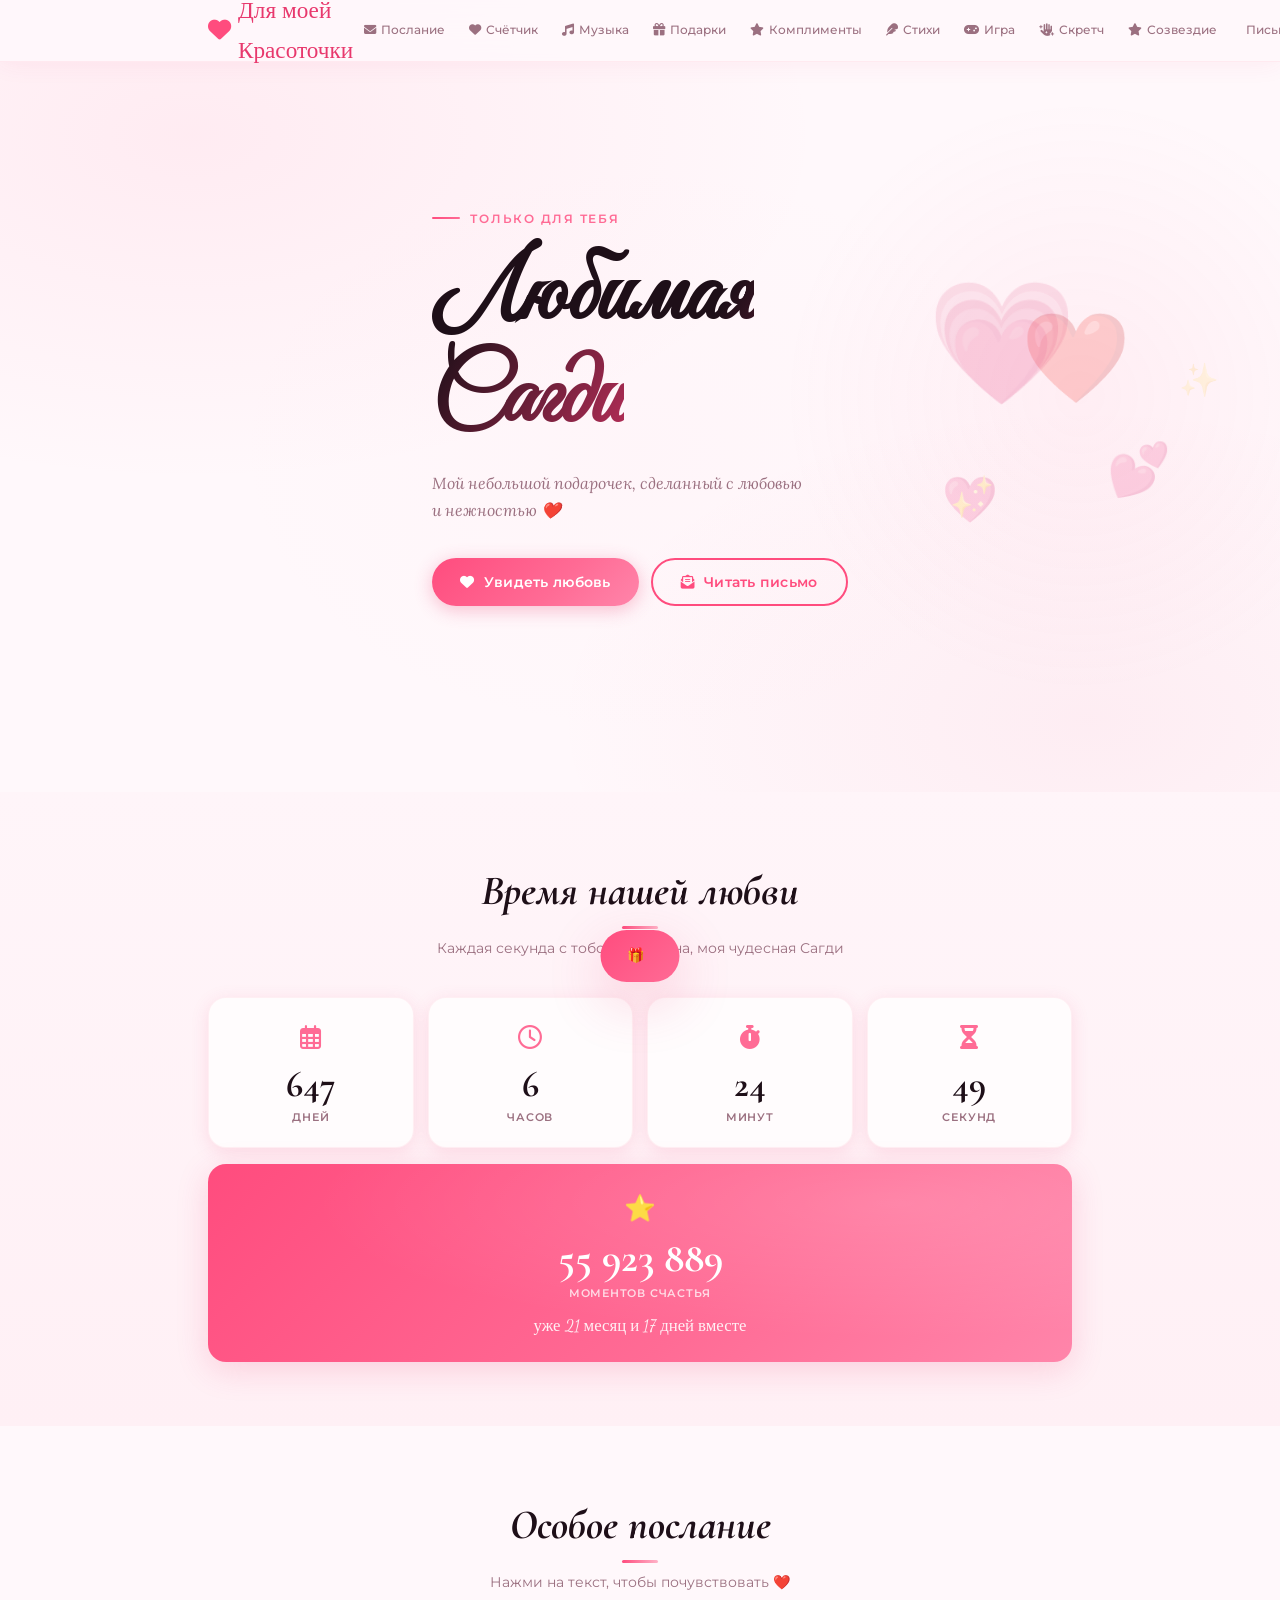
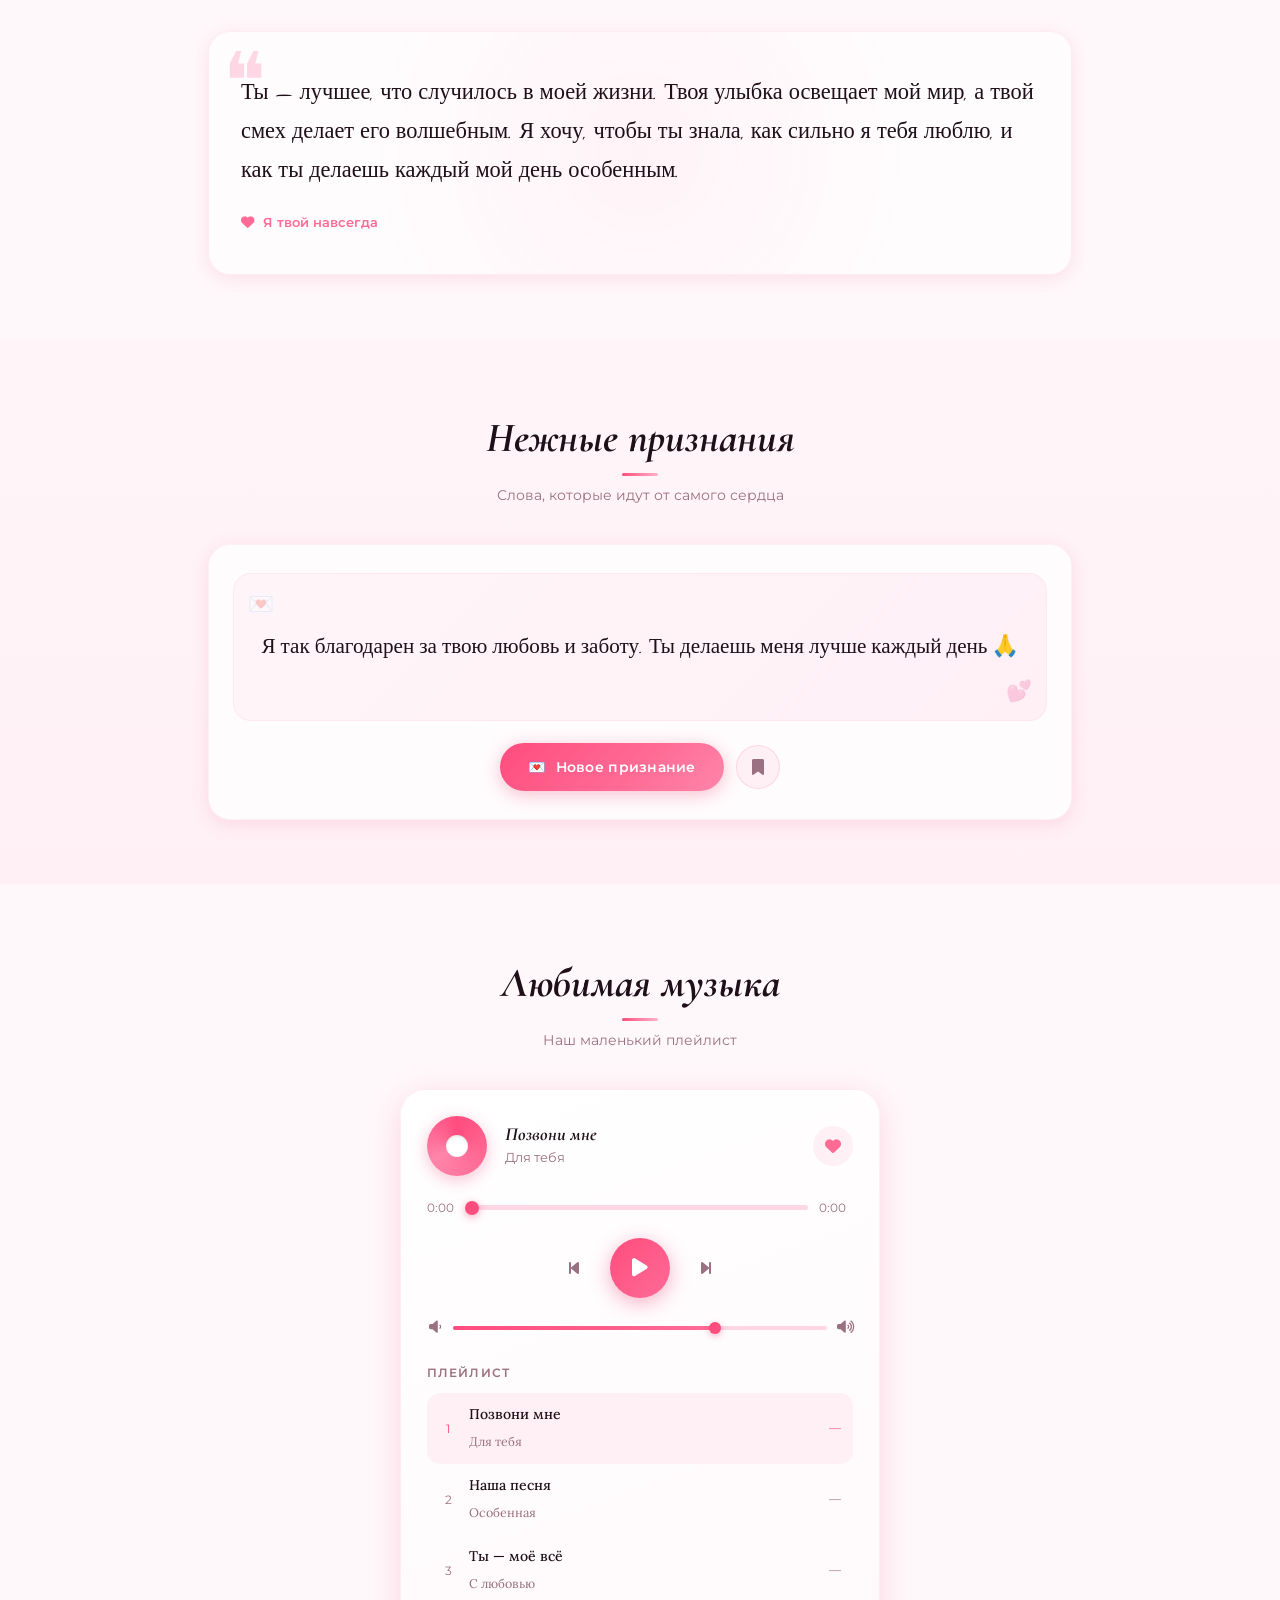
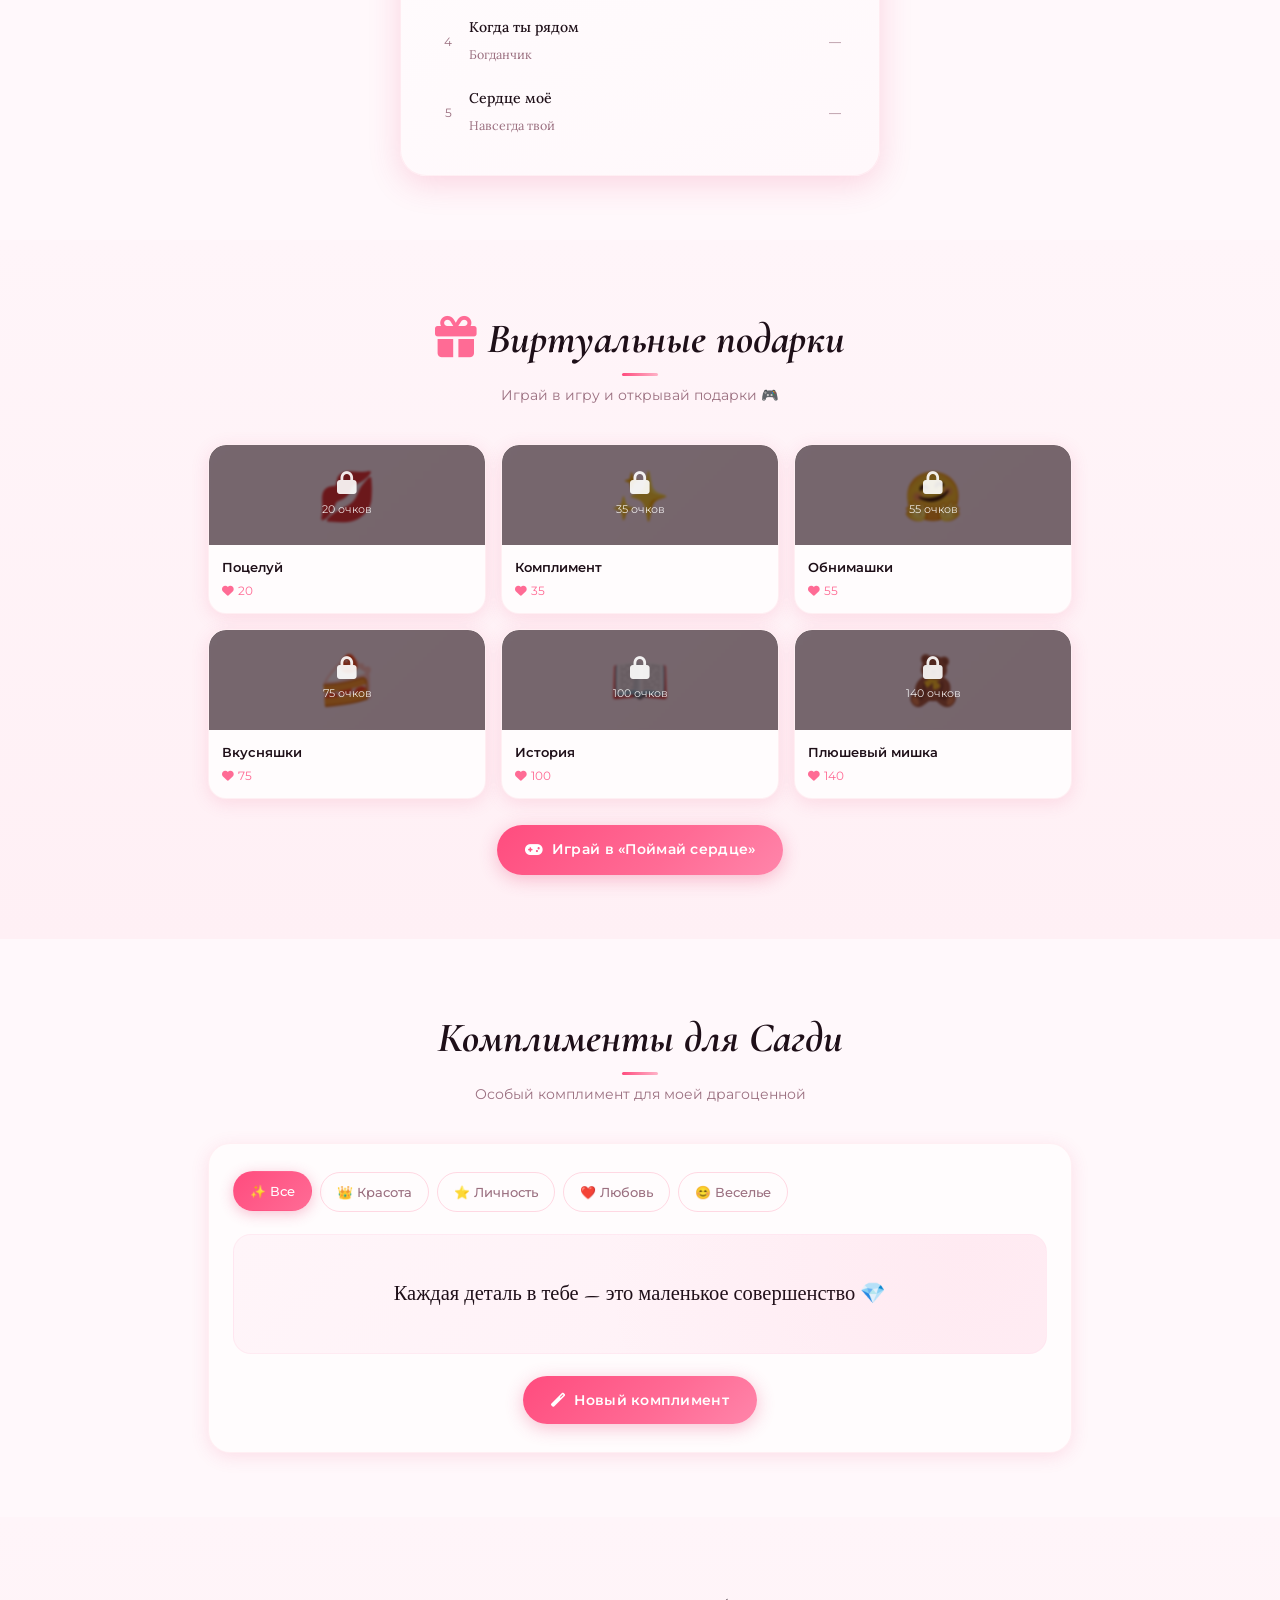
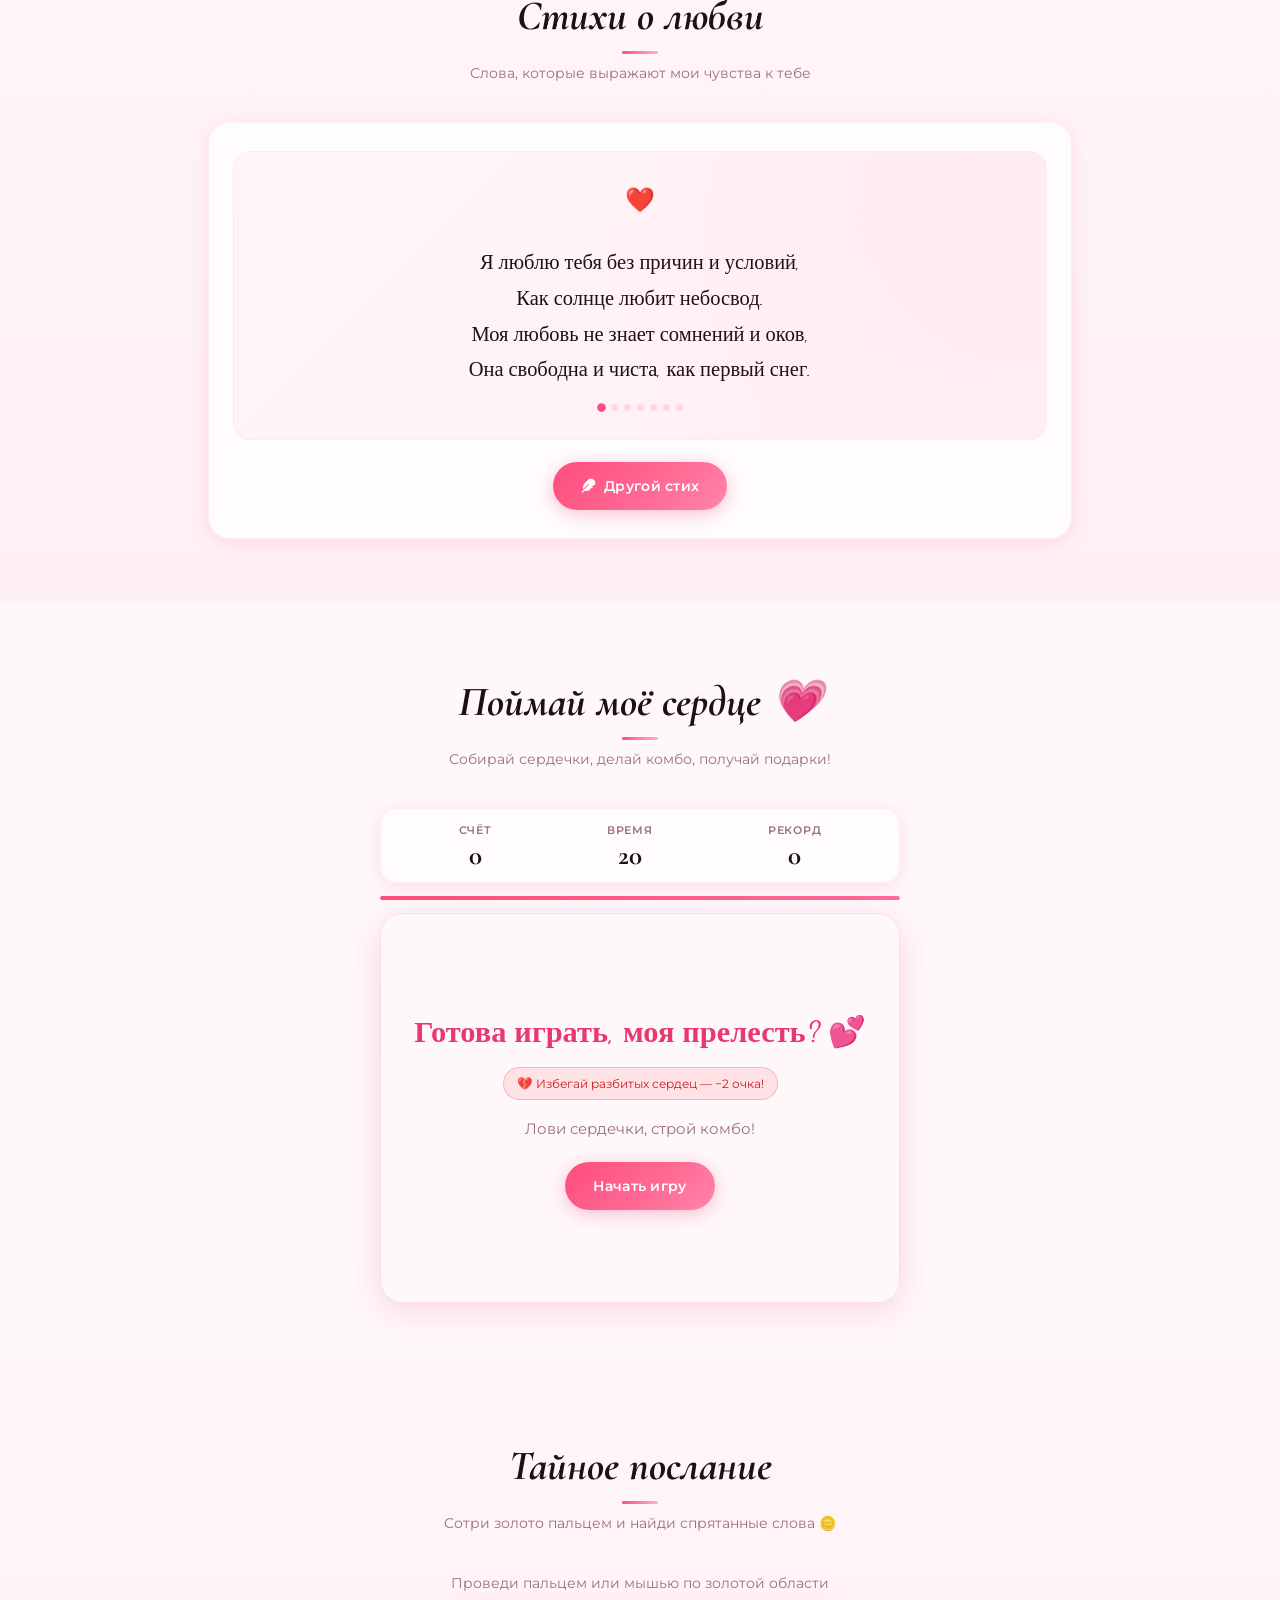
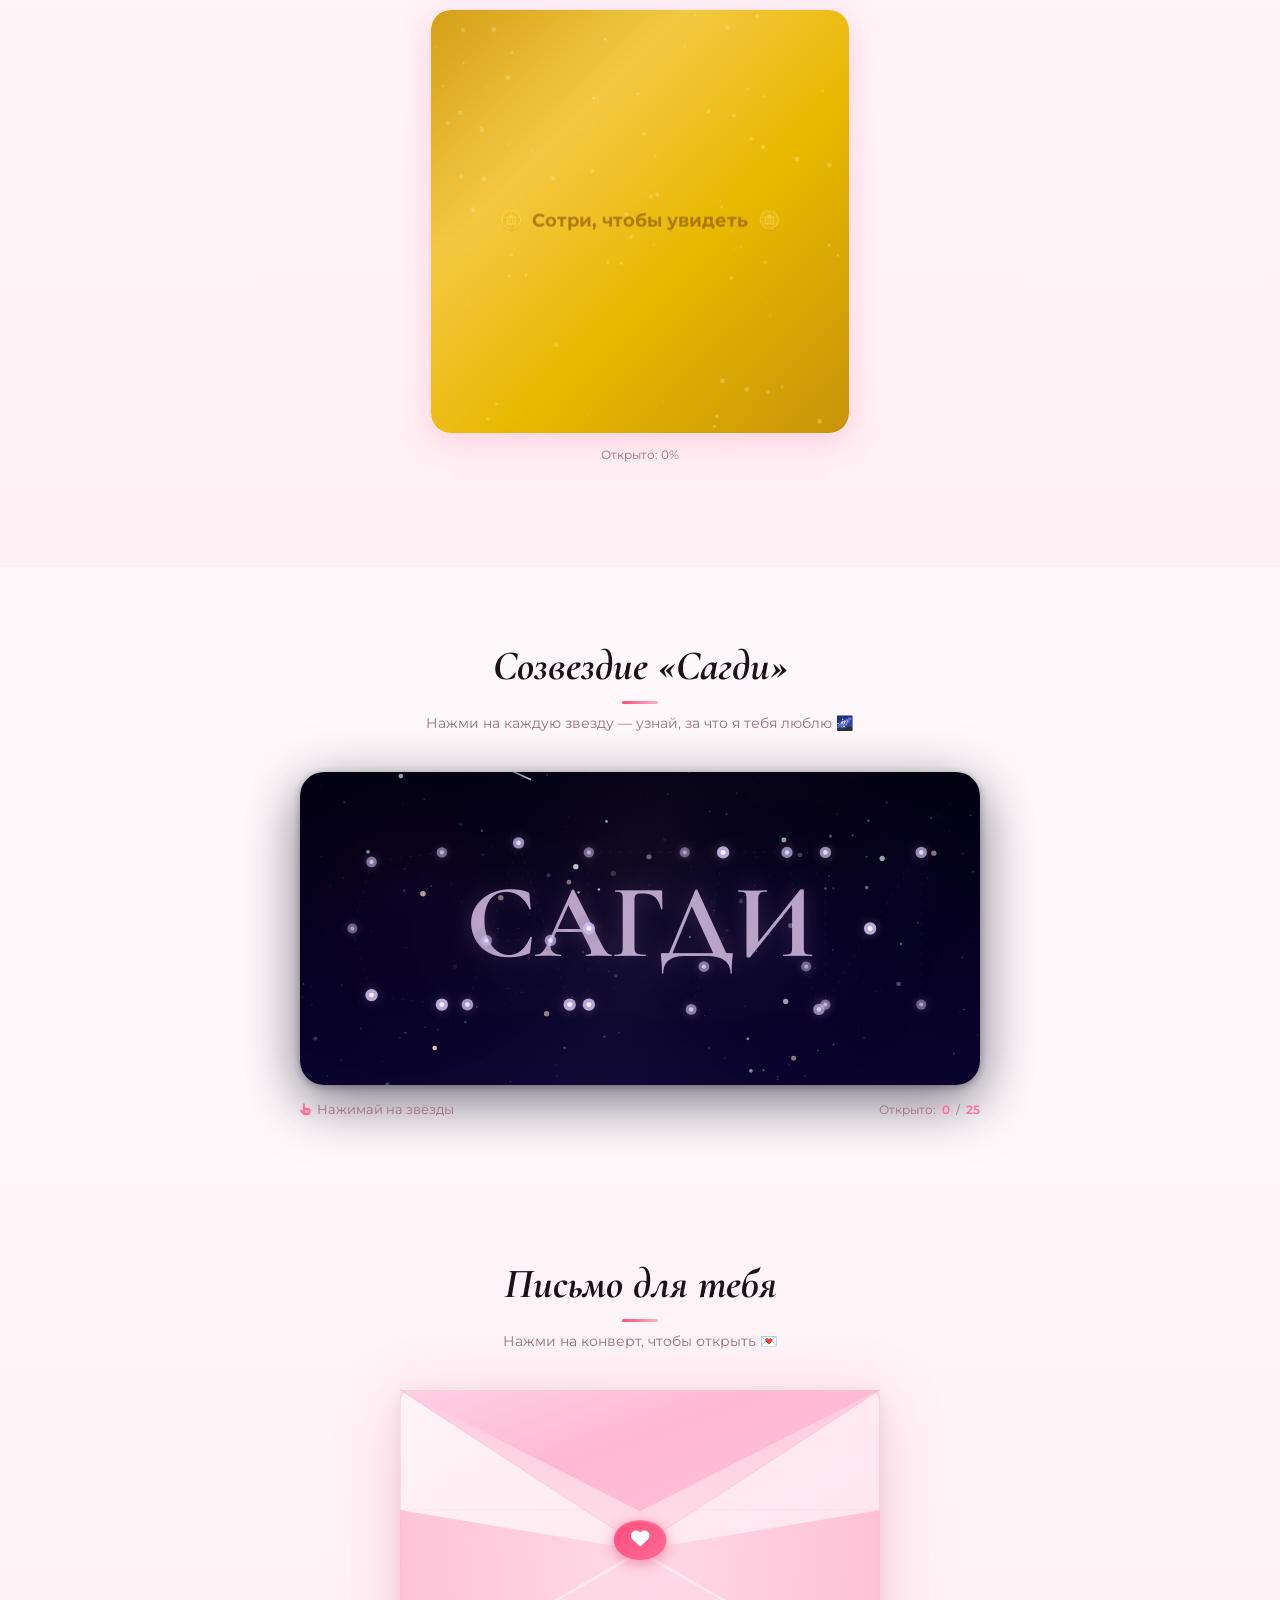
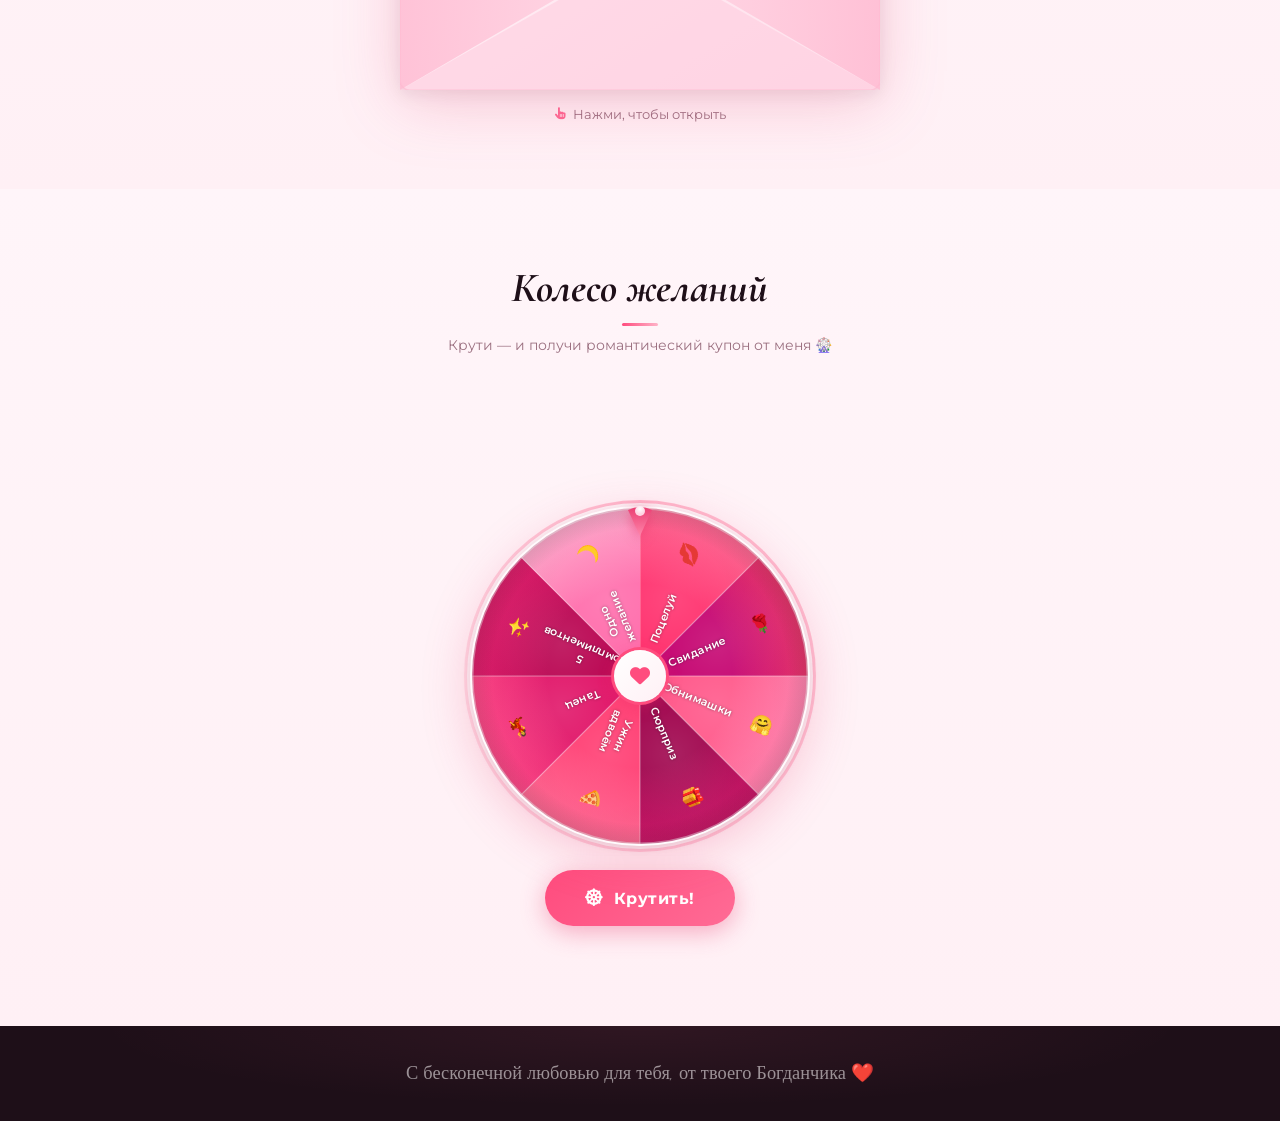
==== commit d6223e31: "Update index.html - new lines" ====
--- a/index.html
+++ b/index.html
@@ -3668,3 +3668,11 @@
 </script>
 </body>
 </html>
+
+
+
+
+
+
+
+
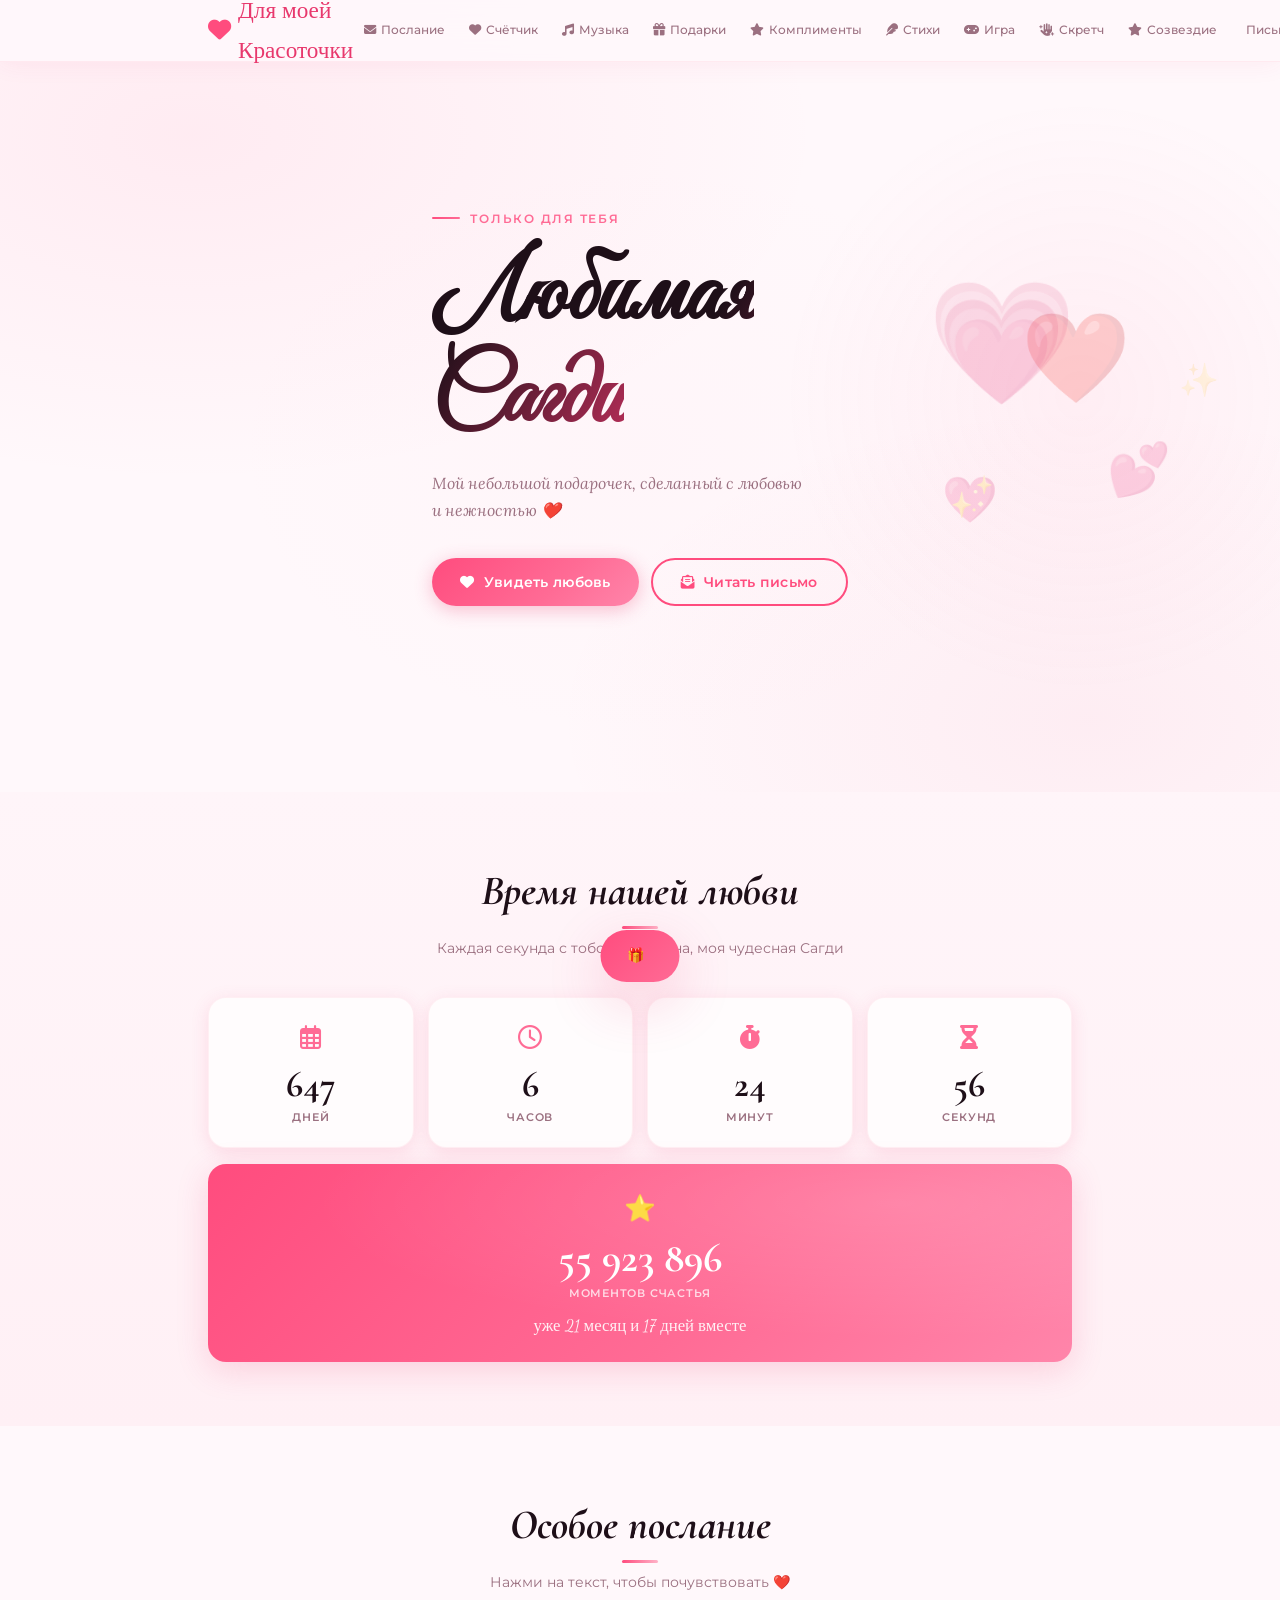
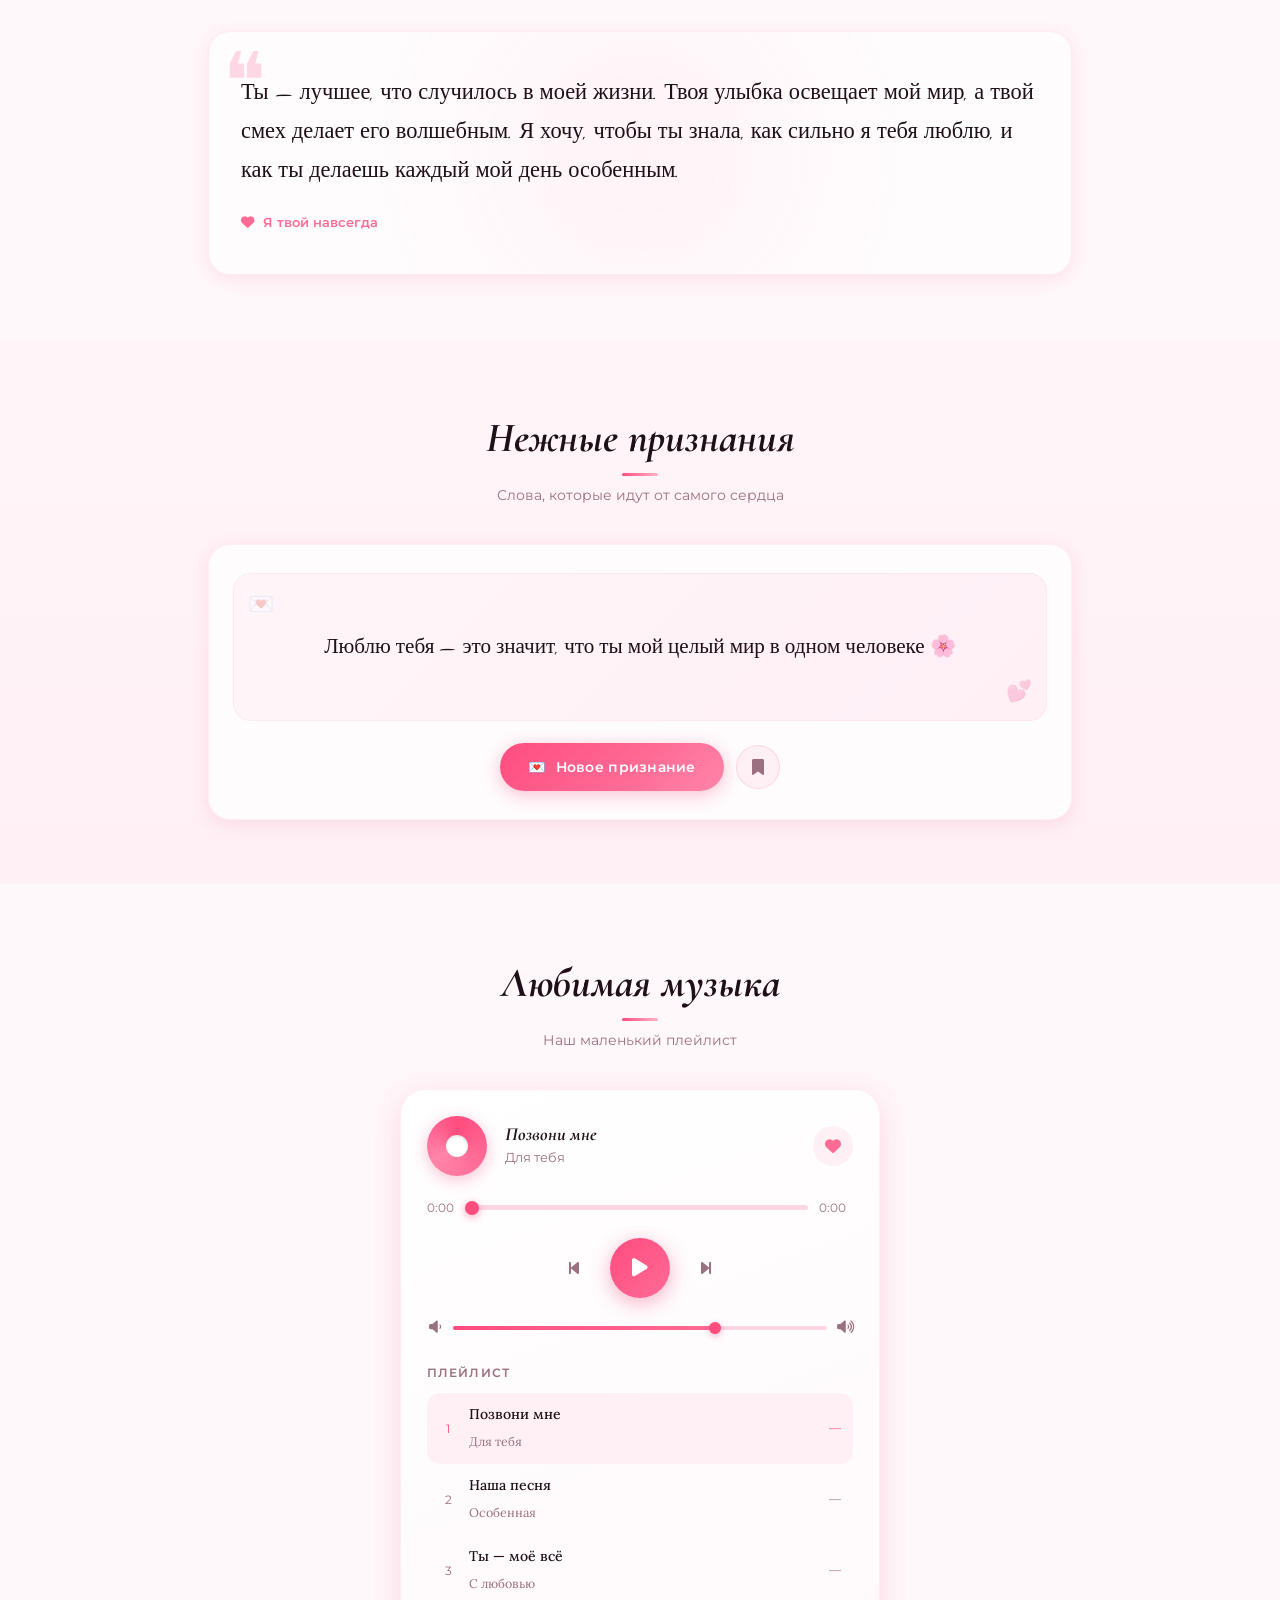
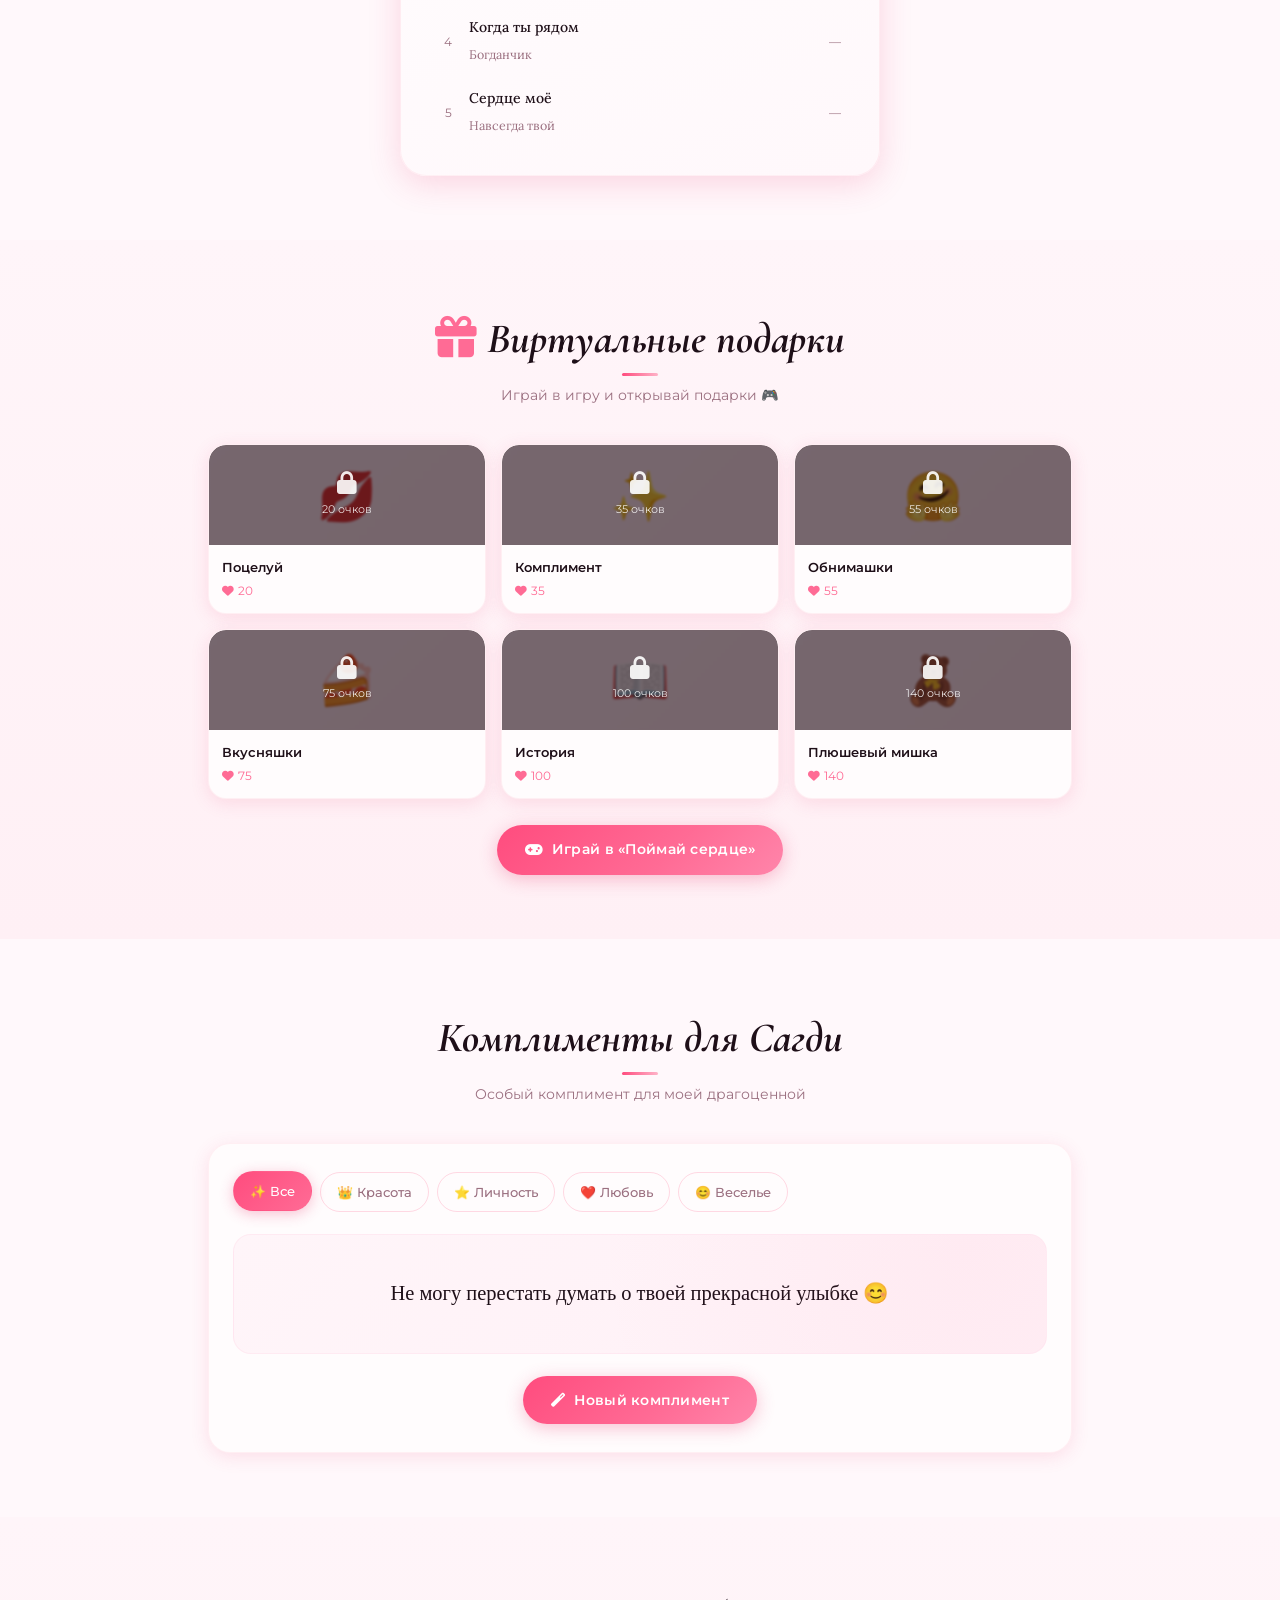
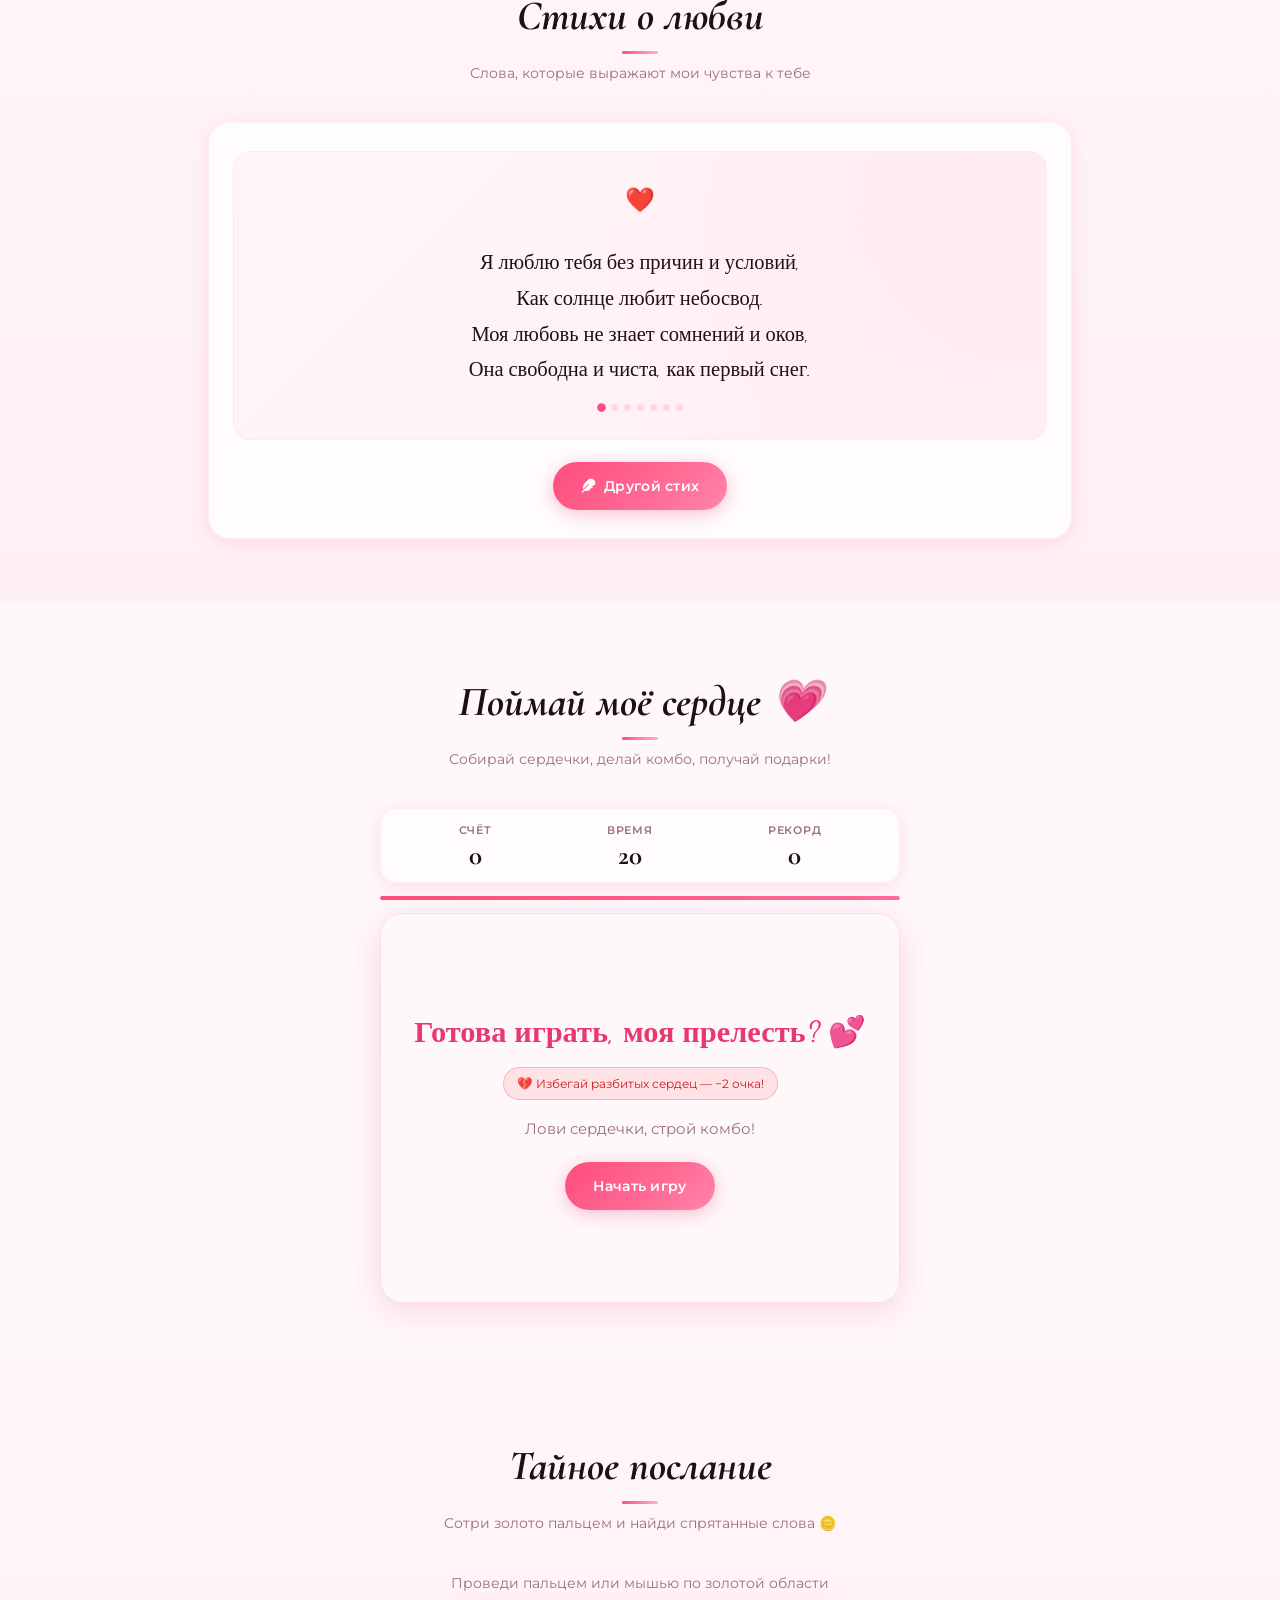
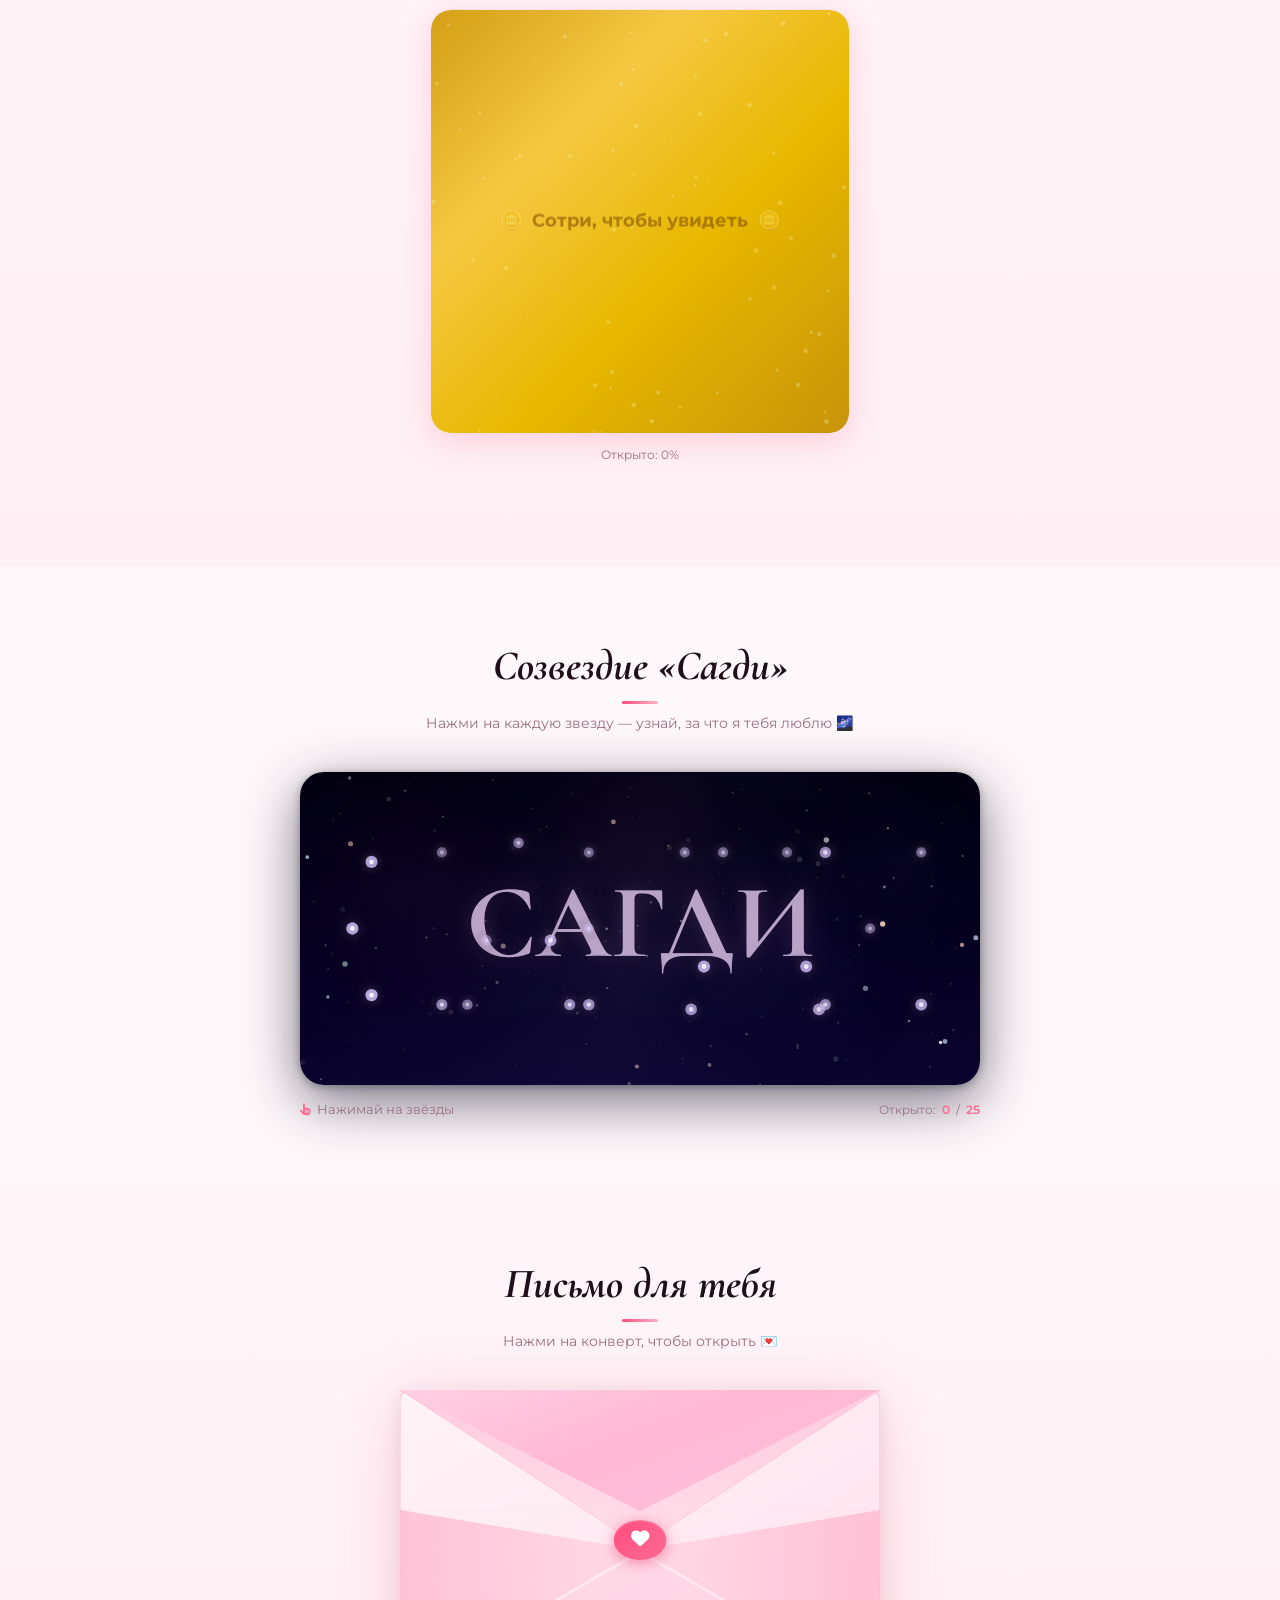
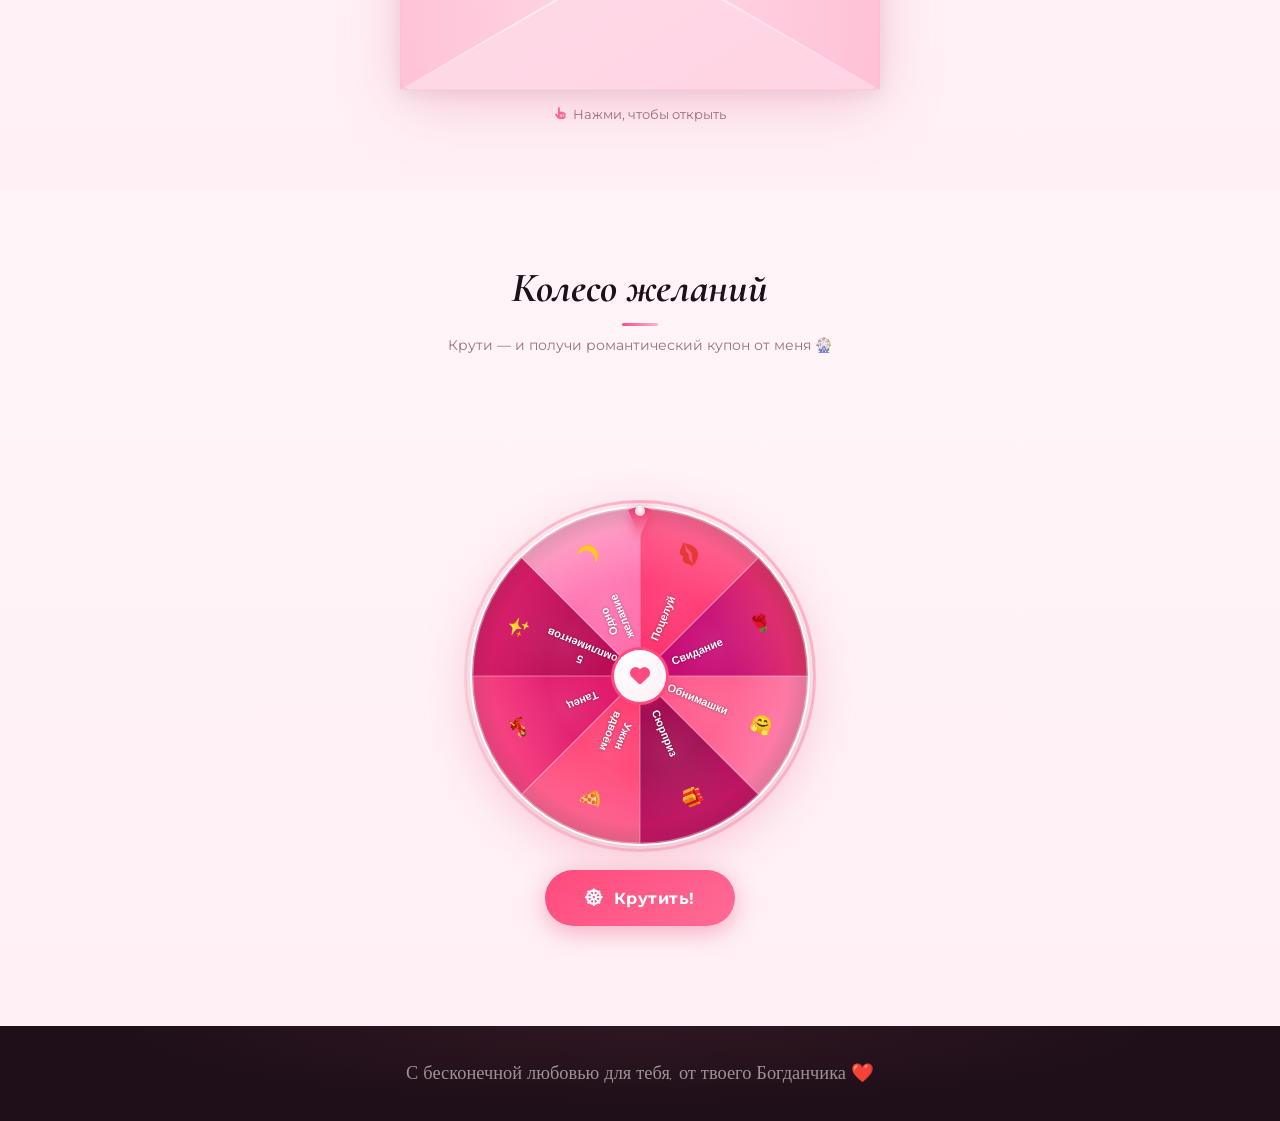
==== commit a163afa5: "Add design tokens for color variables" ====
--- a/index.html
+++ b/index.html
@@ -12,6 +12,9 @@
   <style>
 /* ================================================================
    DESIGN TOKENS
+
+
+    
 ================================================================ */
 :root {
   --pink:        #ff6b95;
